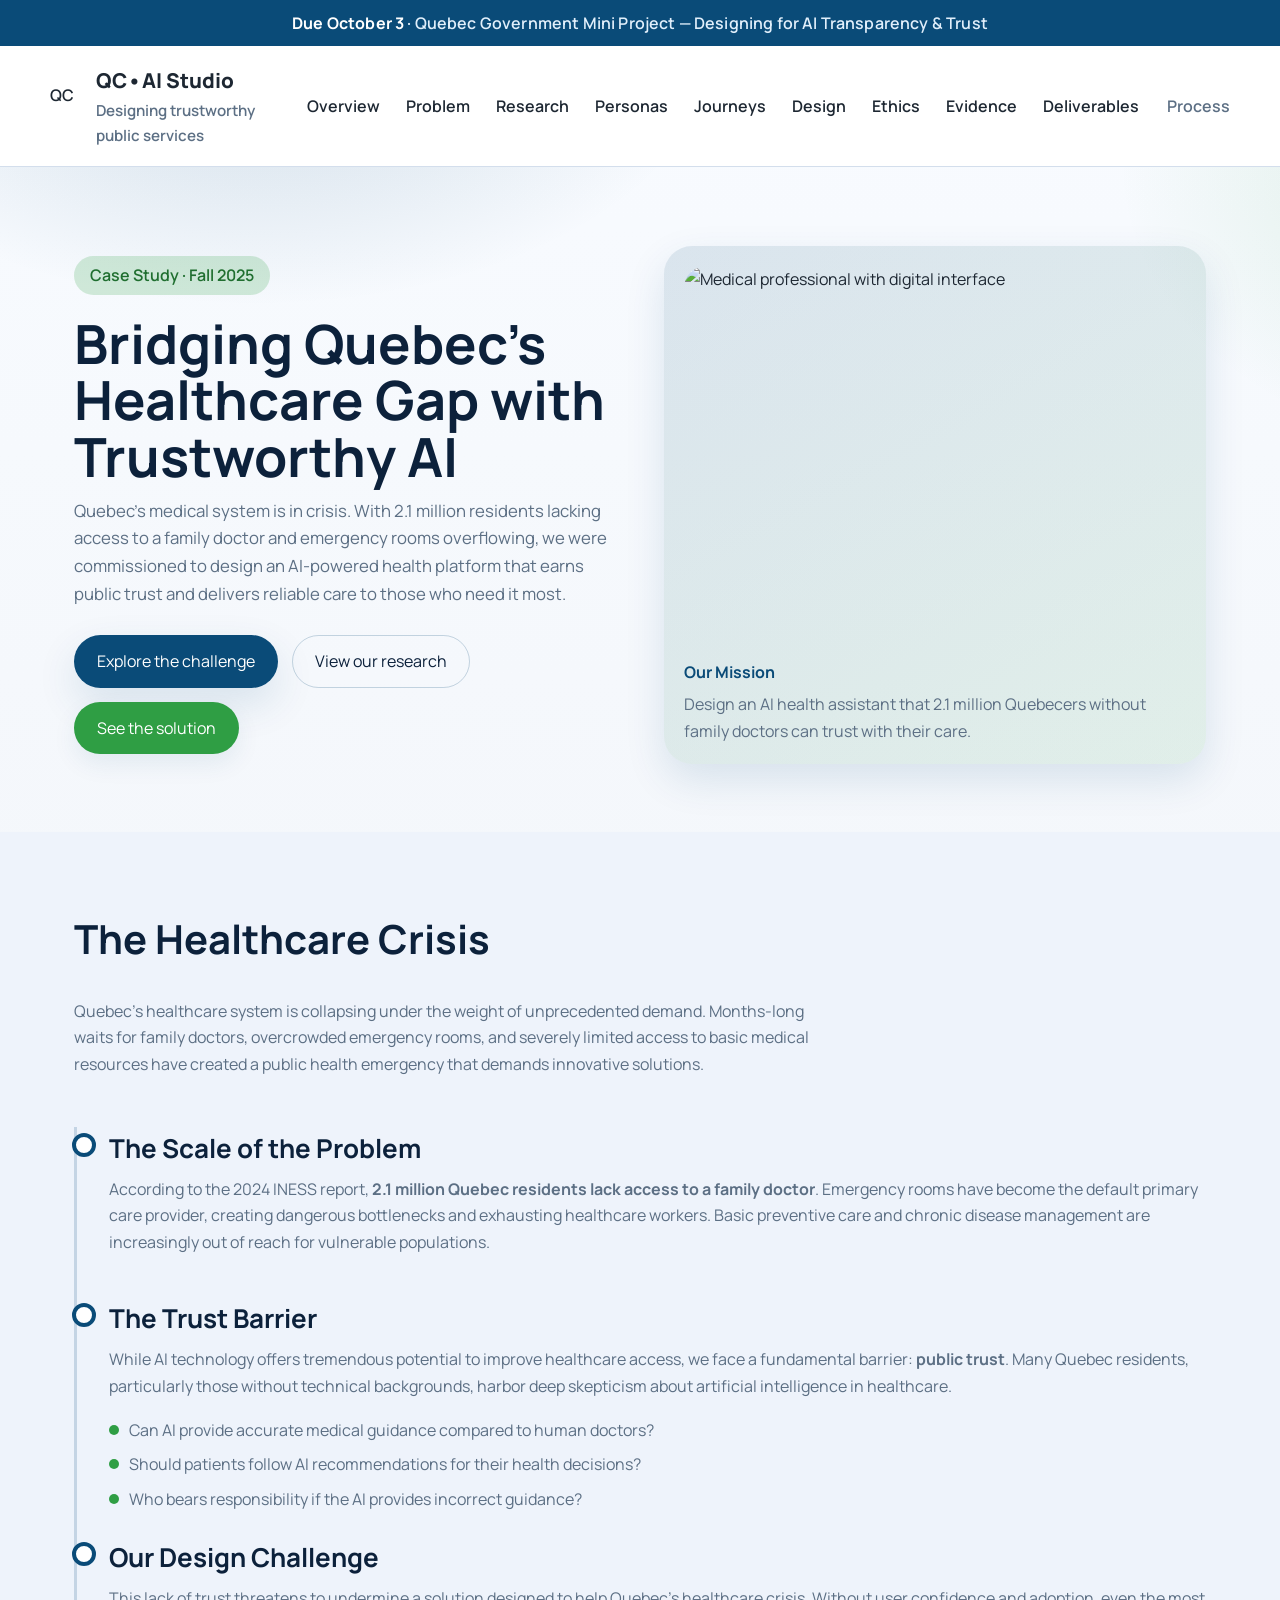
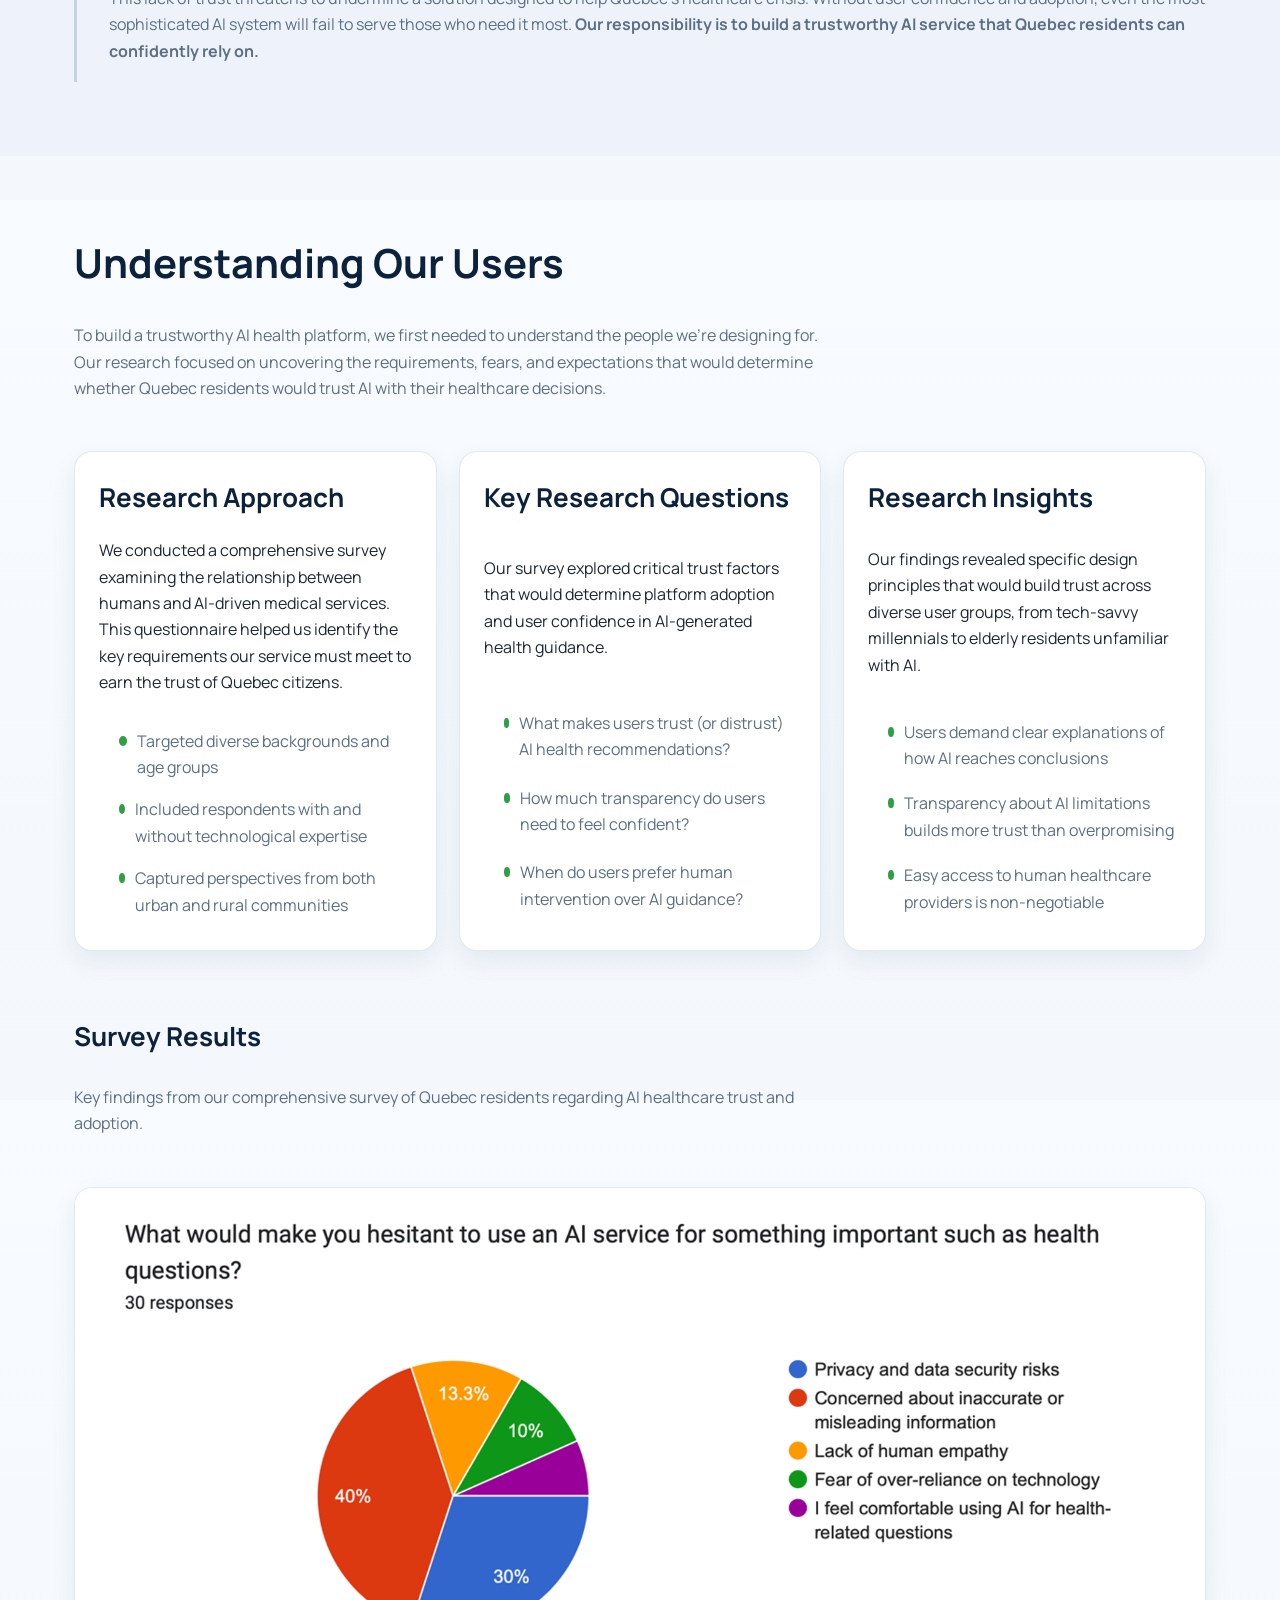
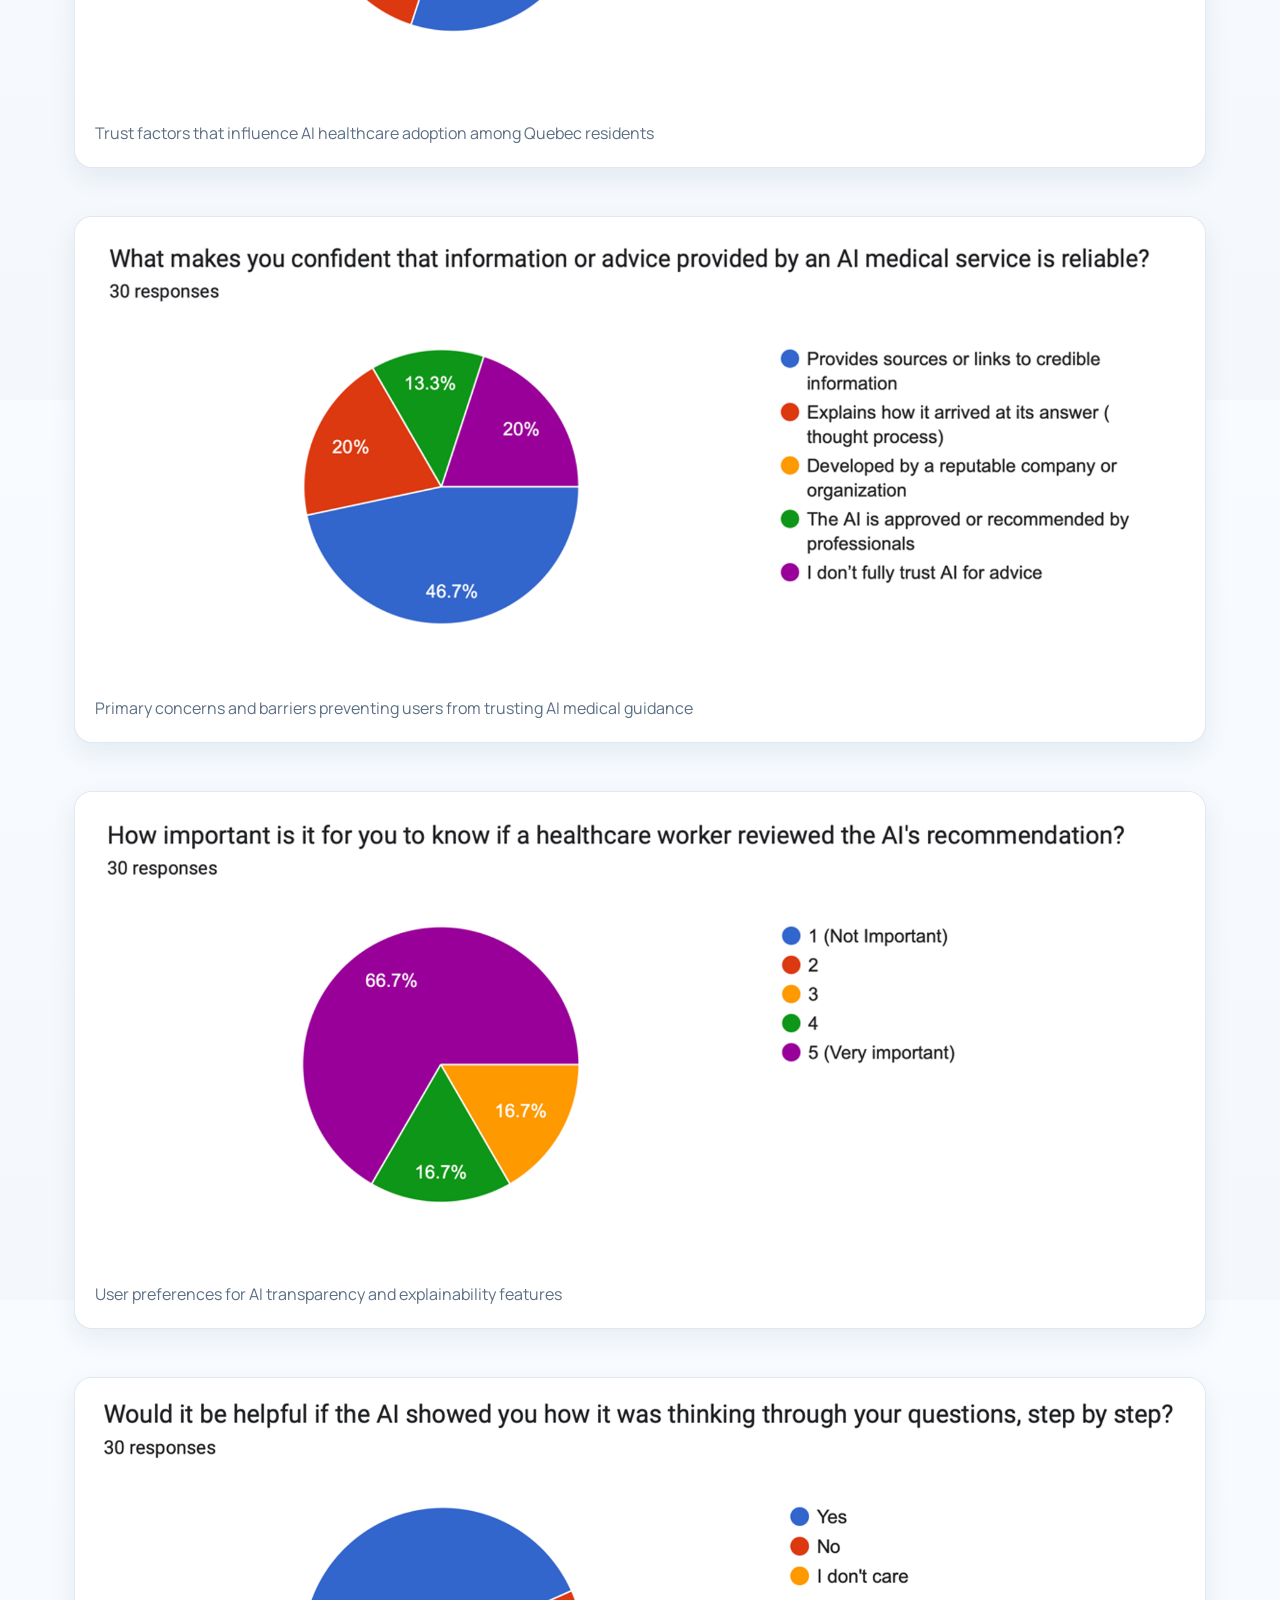
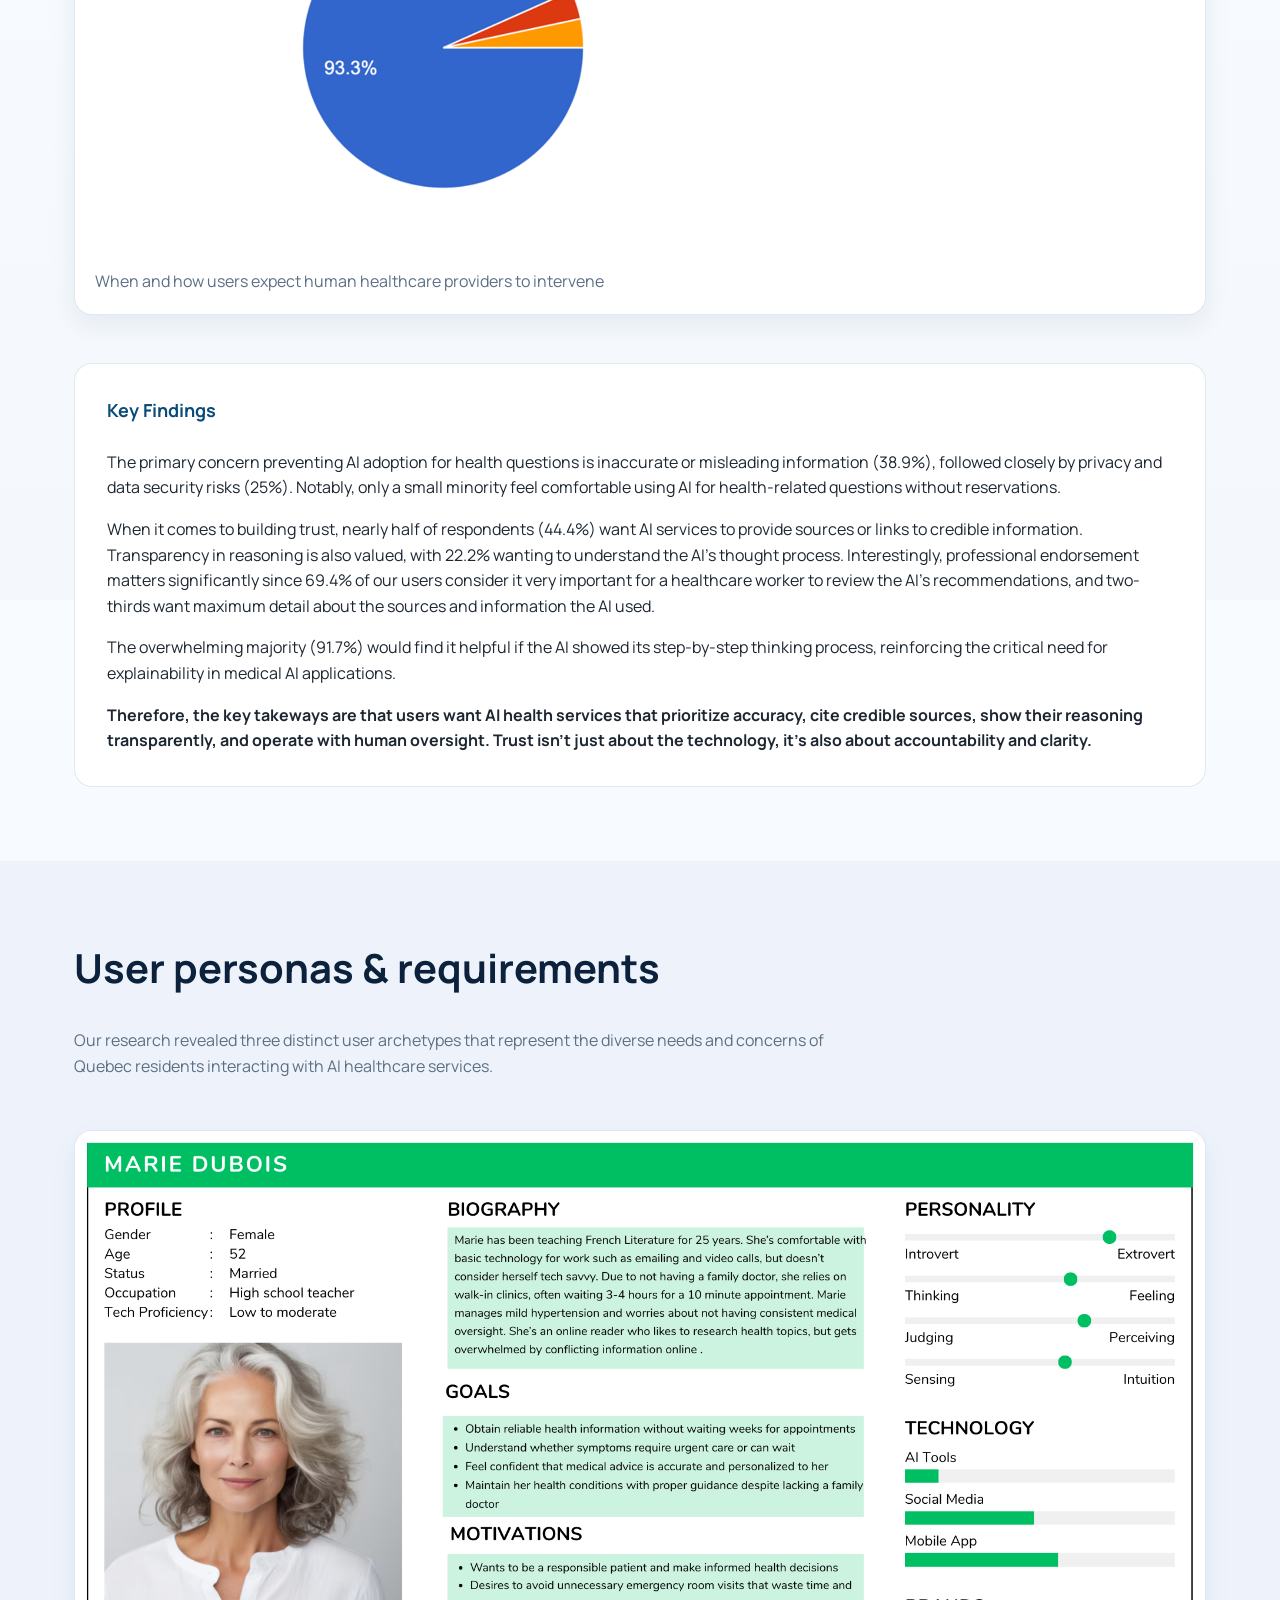
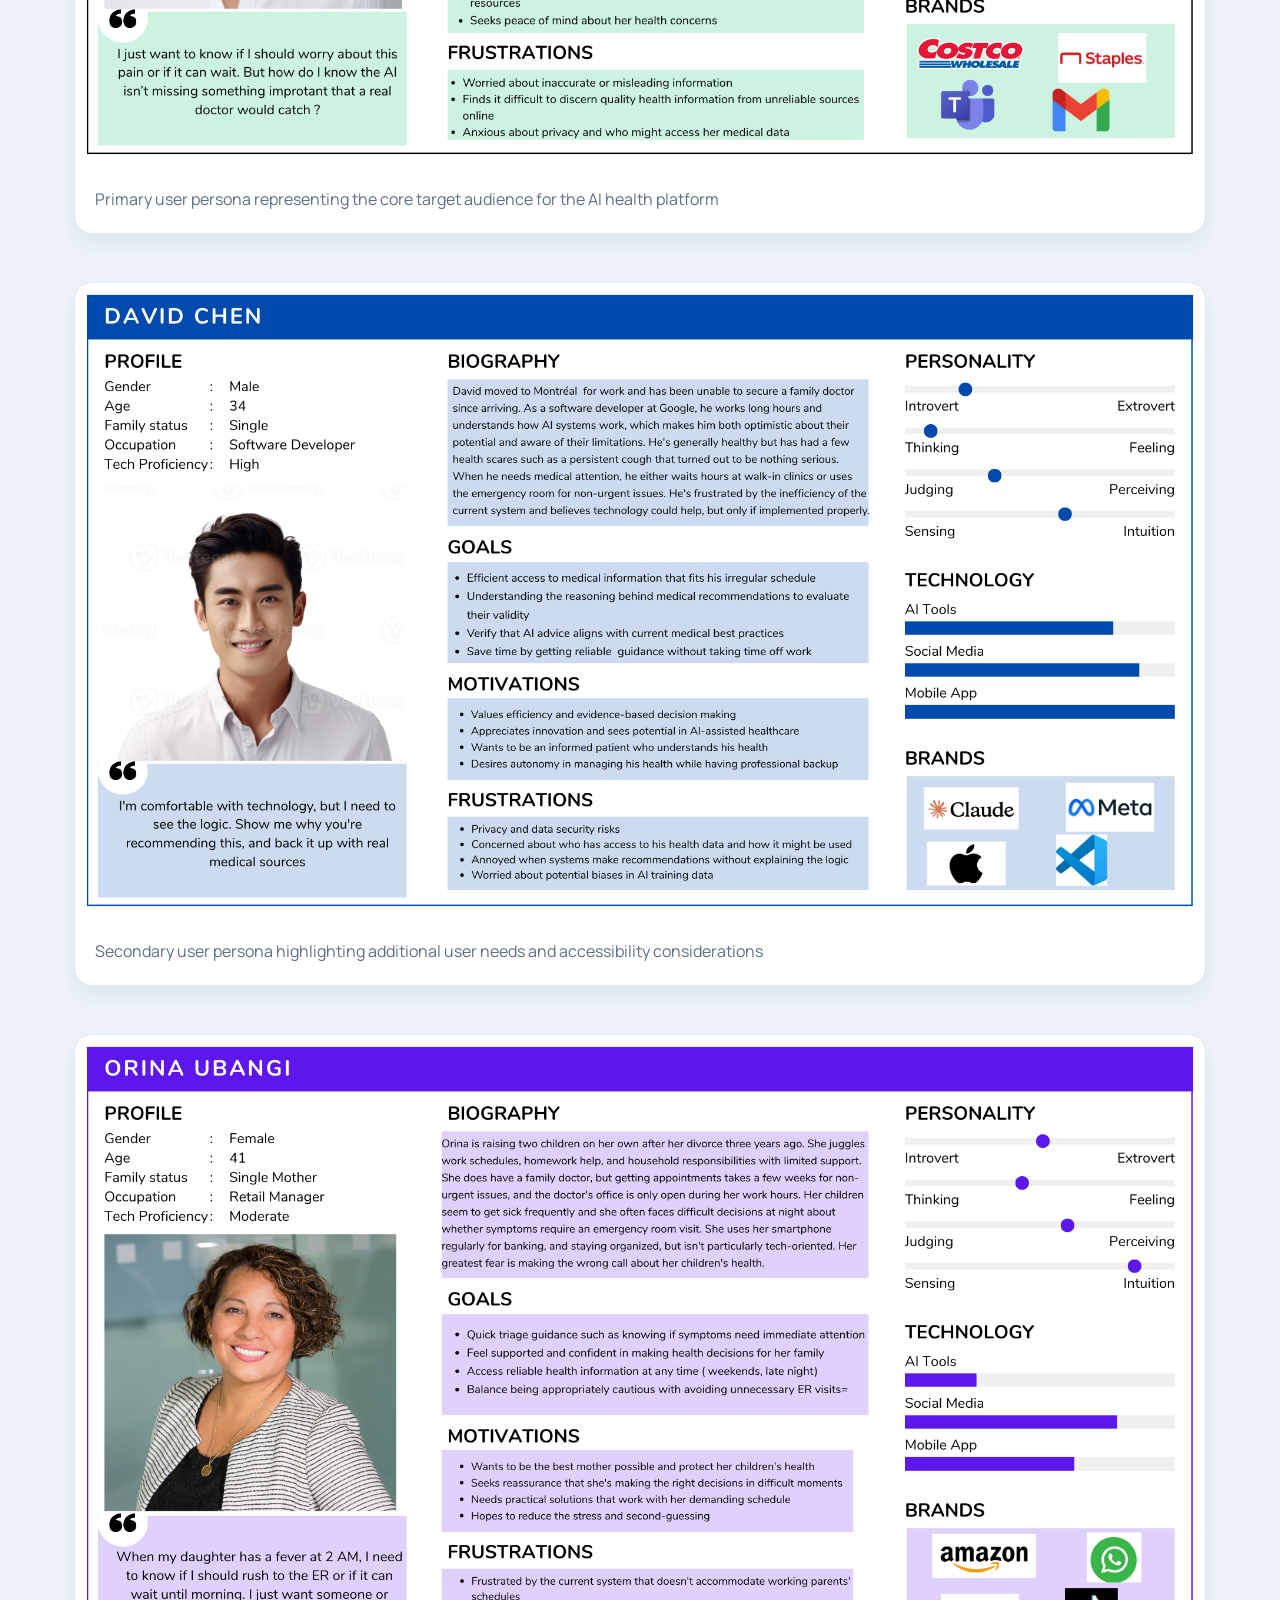
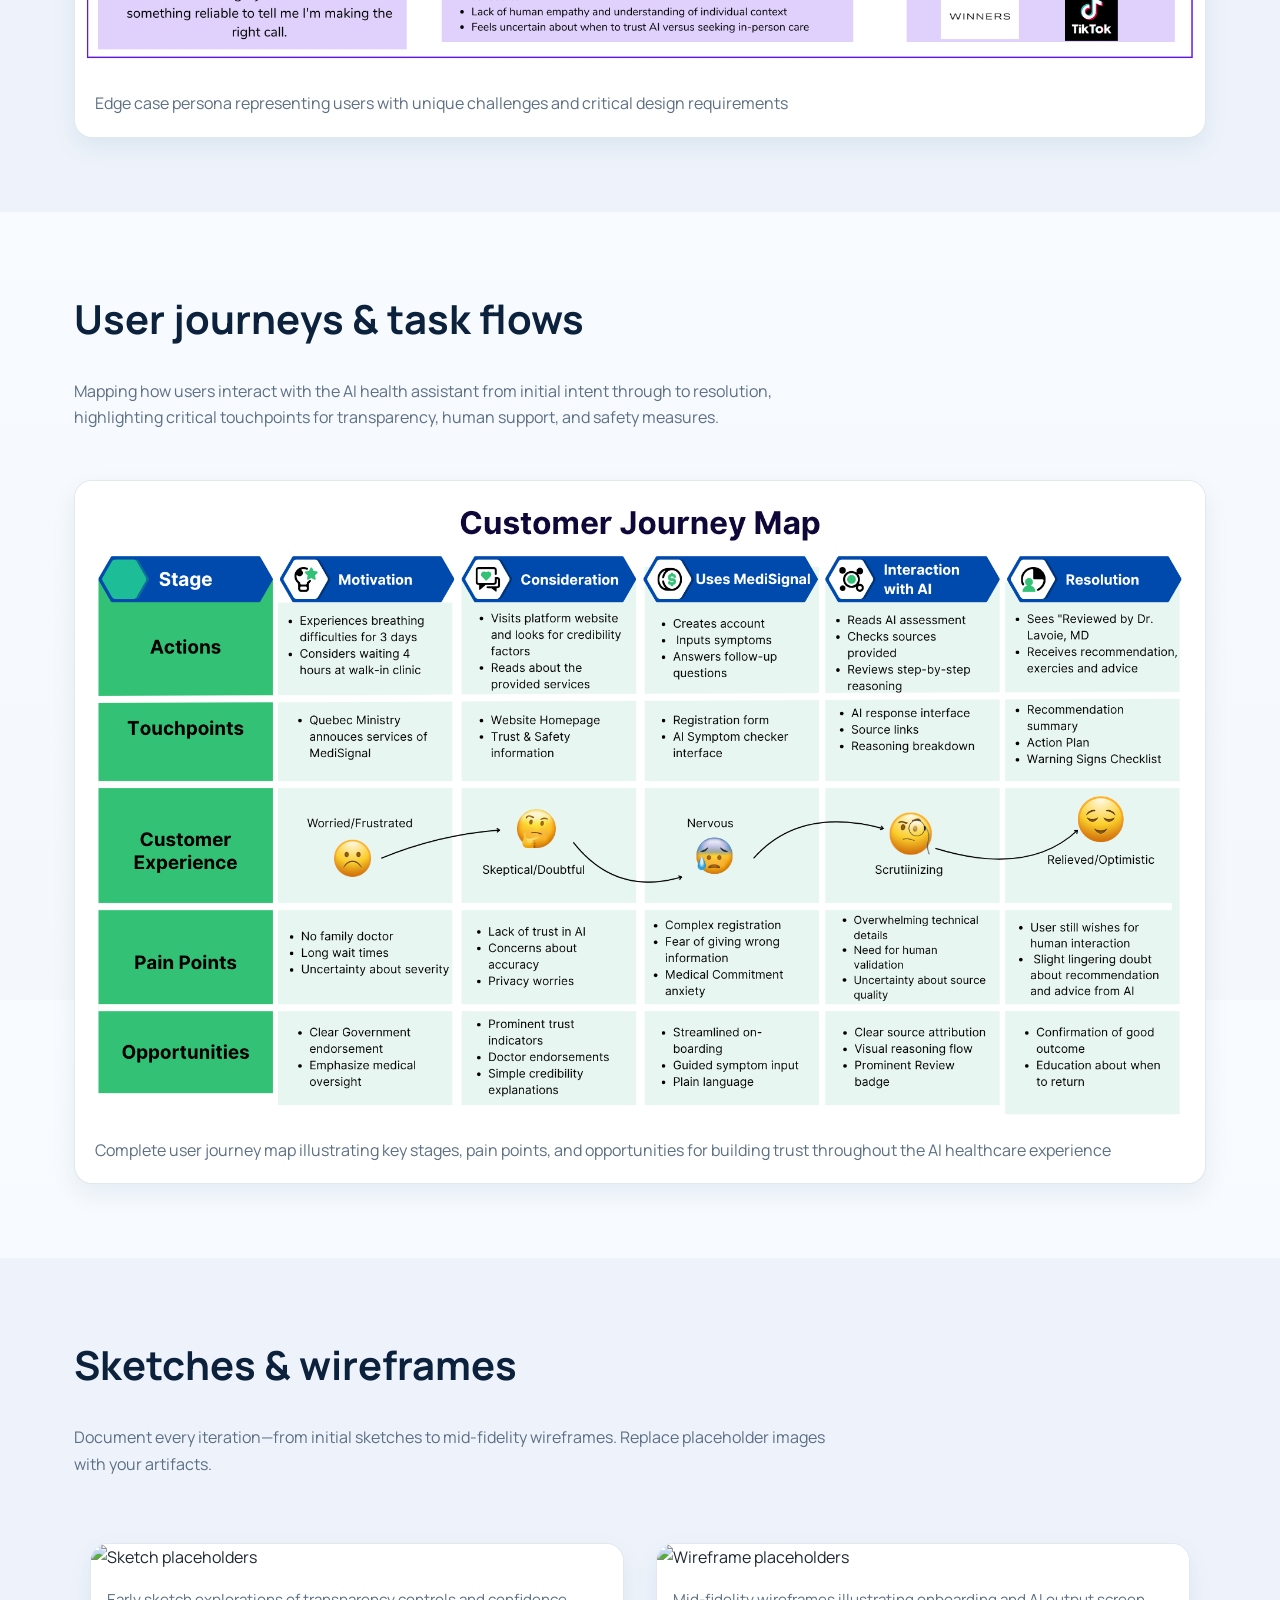
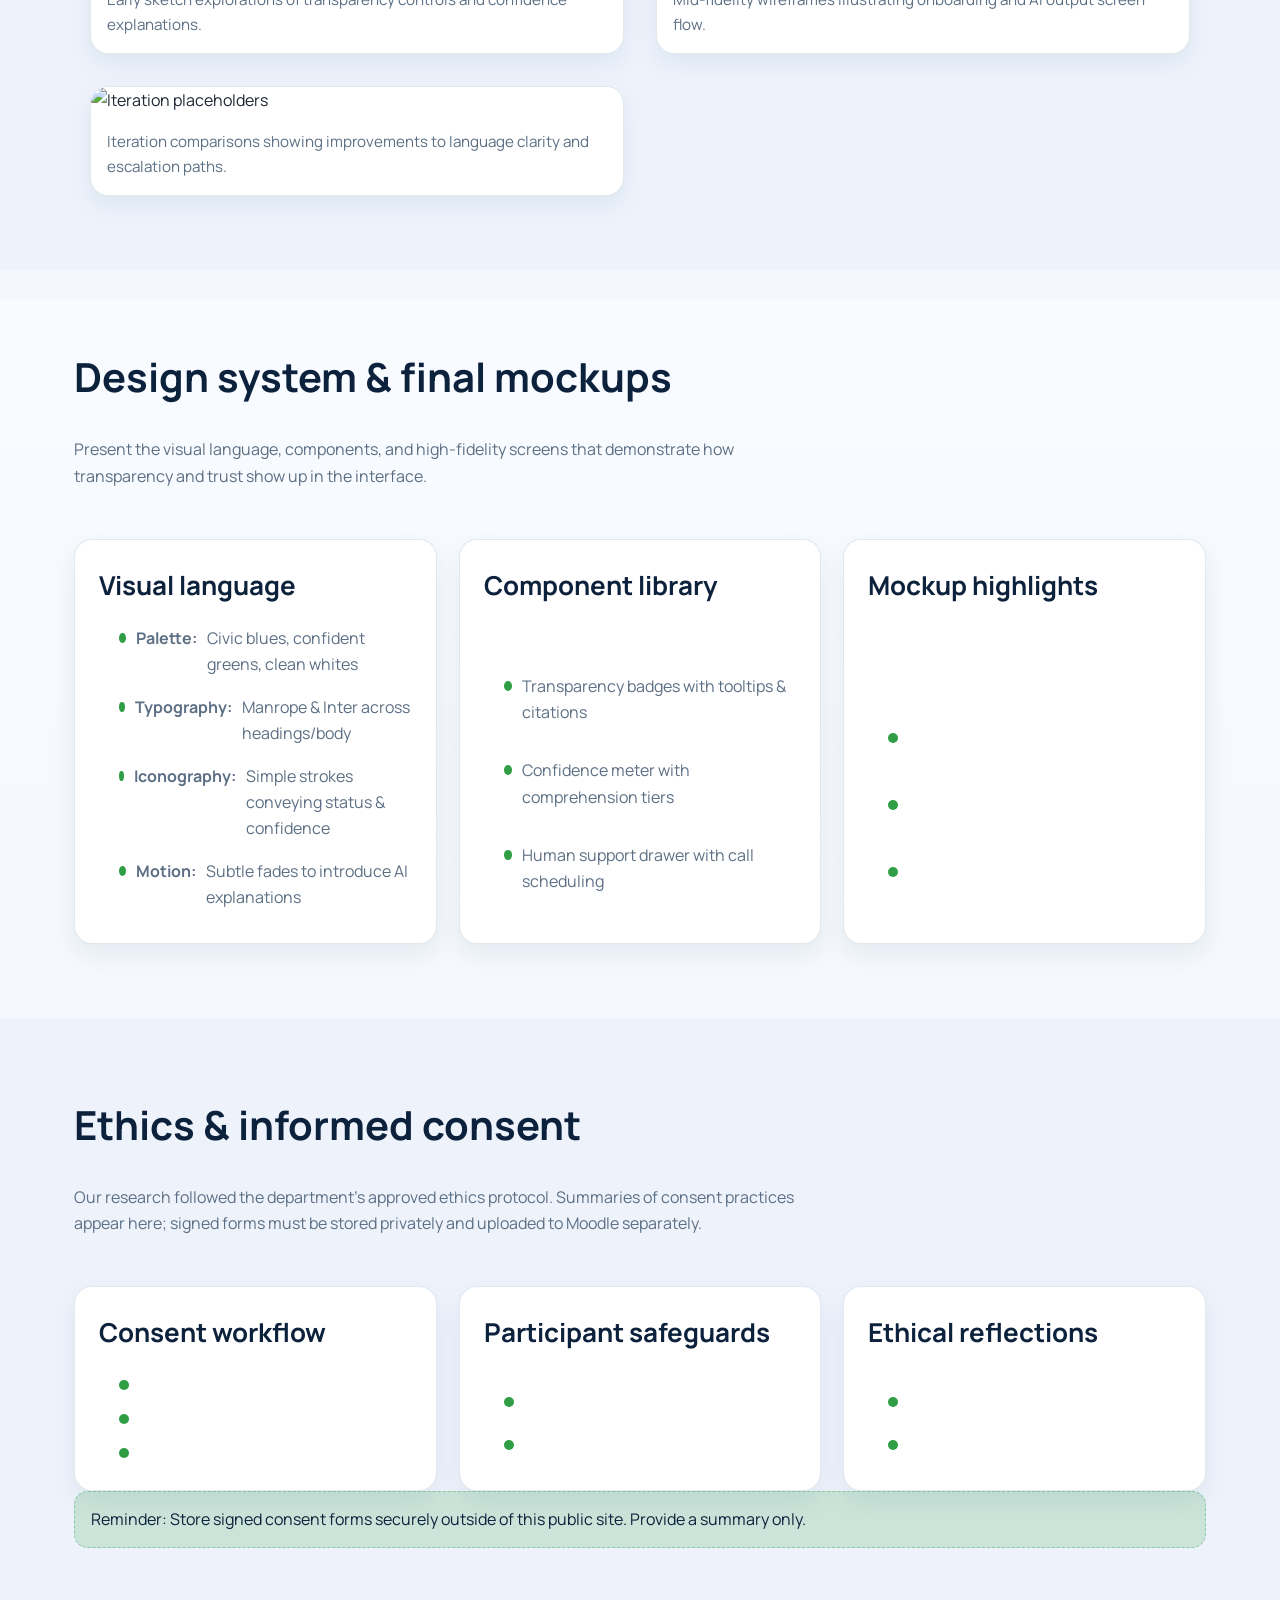
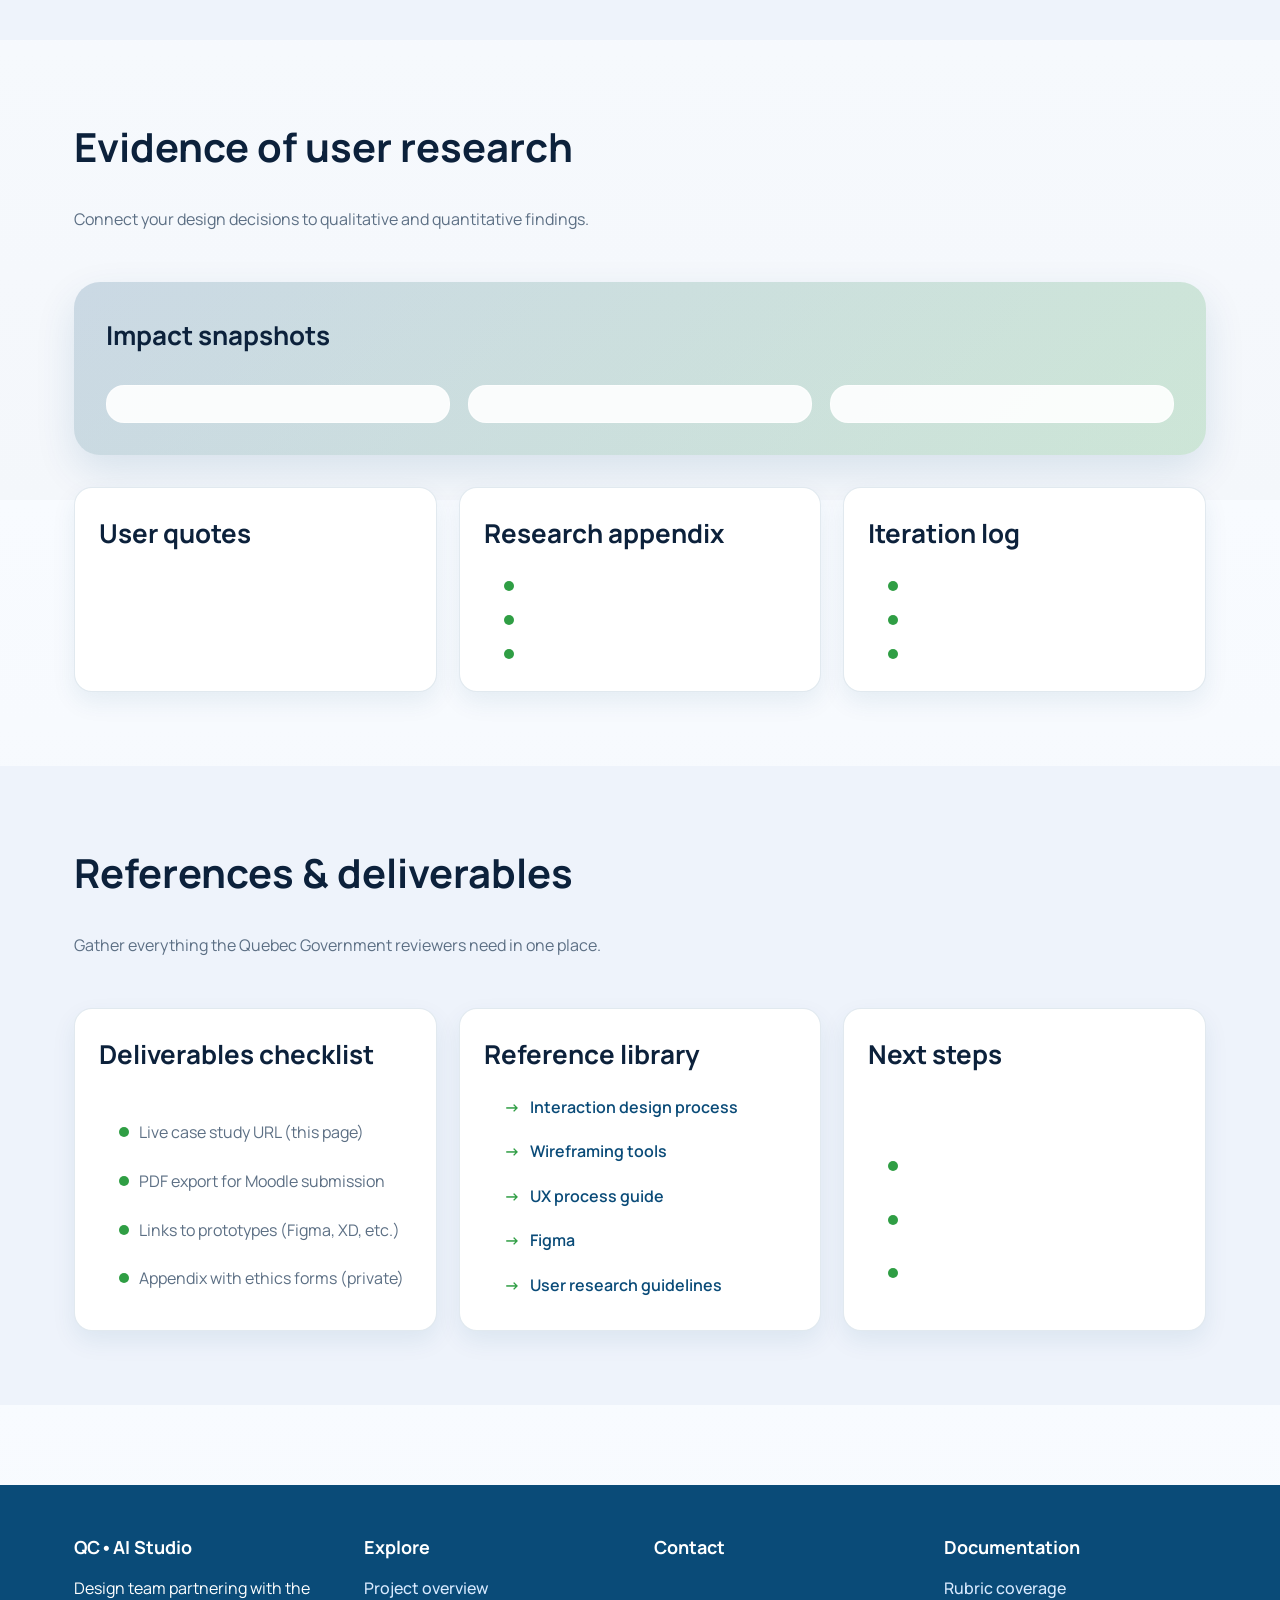
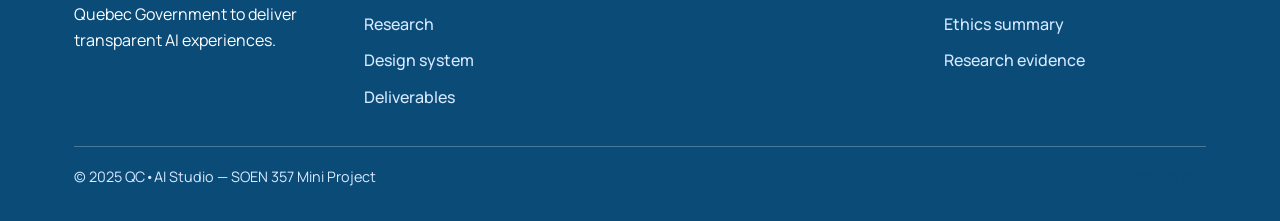
==== index.html @ 7f5d8dd9 "added paragraph for survey results" ====
<!DOCTYPE html>
<html lang="en">
<head>
  <meta charset="utf-8" />
  <meta name="viewport" content="width=device-width, initial-scale=1" />
  <title>Designing for AI Transparency & Trust — Case Study</title>
  <meta name="description" content="Case study site documenting UX/UI process for Quebec Government AI transparency project." />
  <link rel="preconnect" href="https://fonts.googleapis.com">
  <link rel="preconnect" href="https://fonts.gstatic.com" crossorigin>
  <link href="https://fonts.googleapis.com/css2?family=Inter:wght@400;500;600;700&family=Manrope:wght@400;500;600;700;800&display=swap" rel="stylesheet">
  <link rel="stylesheet" href="index.css" />
</head>
<body>
  <a class="skip-link" href="#main">Skip to main content</a>

  <header class="site-header" role="banner">
    <div class="topline"><strong>Due October 3</strong> · Quebec Government Mini Project — Designing for AI Transparency & Trust</div>
    <div class="container header-main">
      <a class="brand" href="#overview">
        <span class="brand-icon" aria-hidden="true">QC</span>
        <span class="brand-text">
          <span class="brand-name">QC•AI Studio</span>
          <span class="brand-tagline">Designing trustworthy public services</span>
        </span>
      </a>
      <nav class="site-nav" id="primary-nav" aria-label="Primary navigation">
        <ul>
          <li><a href="#overview">Overview</a></li>
          <li><a href="#problem">Problem</a></li>
          <li><a href="#research">Research</a></li>
          <li><a href="#personas">Personas</a></li>
          <li><a href="#journeys">Journeys</a></li>
          <li><a href="#design">Design</a></li>
          <li><a href="#ethics">Ethics</a></li>
          <li><a href="#evidence">Evidence</a></li>
          <li><a href="#references">Deliverables</a></li>
        </ul>
      </nav>
      <div class="header-actions">
        <a class="header-link" href="#timeline">Process</a>
      </div>
    </div>
  </header>

  <main id="main">
    <section class="hero" id="overview">
      <div class="container hero-inner">
        <div class="hero-text">
          <span class="pill">Case Study · Fall 2025</span>
          <h1>Bridging Quebec's Healthcare Gap with Trustworthy AI</h1>
          <p class="lead">Quebec's medical system is in crisis. With 2.1 million residents lacking access to a family doctor and emergency rooms overflowing, we were commissioned to design an AI-powered health platform that earns public trust and delivers reliable care to those who need it most.</p>
          <div class="hero-actions">
            <a class="btn primary" href="#problem">Explore the challenge</a>
            <a class="btn ghost" href="#research">View our research</a>
            <a class="btn secondary" href="#design">See the solution</a>
          </div>
        </div>
        <div class="hero-visual" aria-hidden="true">
          <img src="https://images.unsplash.com/photo-1576091160399-112ba8d25d1d?auto=format&fit=crop&w=1200&q=80" alt="Medical professional with digital interface">
          <div class="caption">
            <strong>Our Mission</strong>
            <span>Design an AI health assistant that 2.1 million Quebecers without family doctors can trust with their care.</span>
          </div>
        </div>
      </div>
    </section>

    <section class="section alt" id="problem">
      <div class="container">
        <div class="section-header">
          <h2>The Healthcare Crisis</h2>
          <p class="section-intro">Quebec's healthcare system is collapsing under the weight of unprecedented demand. Months-long waits for family doctors, overcrowded emergency rooms, and severely limited access to basic medical resources have created a public health emergency that demands innovative solutions.</p>
        </div>
        <div class="timeline" id="timeline">
          <div class="timeline-item">
            <h3>The Scale of the Problem</h3>
            <p>According to the 2024 INESS report, <strong>2.1 million Quebec residents lack access to a family doctor</strong>. Emergency rooms have become the default primary care provider, creating dangerous bottlenecks and exhausting healthcare workers. Basic preventive care and chronic disease management are increasingly out of reach for vulnerable populations.</p>
          </div>
          <div class="timeline-item">
            <h3>The Trust Barrier</h3>
            <p>While AI technology offers tremendous potential to improve healthcare access, we face a fundamental barrier: <strong>public trust</strong>. Many Quebec residents, particularly those without technical backgrounds, harbor deep skepticism about artificial intelligence in healthcare.</p>
            <ul class="highlight-list">
              <li>Can AI provide accurate medical guidance compared to human doctors?</li>
              <li>Should patients follow AI recommendations for their health decisions?</li>
              <li>Who bears responsibility if the AI provides incorrect guidance?</li>
            </ul>
          </div>
          <div class="timeline-item">
            <h3>Our Design Challenge</h3>
            <p>This lack of trust threatens to undermine a solution designed to help Quebec's healthcare crisis. Without user confidence and adoption, even the most sophisticated AI system will fail to serve those who need it most. <strong>Our responsibility is to build a trustworthy AI service that Quebec residents can confidently rely on.</strong></p>
          </div>
        </div>
      </div>
    </section>

    <section class="section" id="research">
      <div class="container">
        <div class="section-header">
          <h2>Understanding Our Users</h2>
          <p class="section-intro">To build a trustworthy AI health platform, we first needed to understand the people we're designing for. Our research focused on uncovering the requirements, fears, and expectations that would determine whether Quebec residents would trust AI with their healthcare decisions.</p>
        </div>
        <div class="cards-grid">
          <article class="card">
            <h3>Research Approach</h3>
            <p>We conducted a comprehensive survey examining the relationship between humans and AI-driven medical services. This questionnaire helped us identify the key requirements our service must meet to earn the trust of Quebec citizens.</p>
            <ul class="highlight-list">
              <li>Targeted diverse backgrounds and age groups</li>
              <li>Included respondents with and without technological expertise</li>
              <li>Captured perspectives from both urban and rural communities</li>
            </ul>
          </article>
          <article class="card">
            <h3>Key Research Questions</h3>
            <p>Our survey explored critical trust factors that would determine platform adoption and user confidence in AI-generated health guidance.</p>
            <ul class="highlight-list">
              <li>What makes users trust (or distrust) AI health recommendations?</li>
              <li>How much transparency do users need to feel confident?</li>
              <li>When do users prefer human intervention over AI guidance?</li>
            </ul>
          </article>
          <article class="card">
            <h3>Research Insights</h3>
            <p>Our findings revealed specific design principles that would build trust across diverse user groups, from tech-savvy millennials to elderly residents unfamiliar with AI.</p>
            <ul class="highlight-list">
              <li>Users demand clear explanations of how AI reaches conclusions</li>
              <li>Transparency about AI limitations builds more trust than overpromising</li>
              <li>Easy access to human healthcare providers is non-negotiable</li>
            </ul>
          </article>
        </div>
        
        <div style="margin-top: 64px; max-width: 1600px; margin-left: auto; margin-right: auto;">
          <div class="section-header">
            <h3>Survey Results</h3>
            <p class="section-intro">Key findings from our comprehensive survey of Quebec residents regarding AI healthcare trust and adoption.</p>
          </div>
          
          <div style="display: grid; grid-template-columns: 1fr; gap: 48px; margin-top: 32px;">
            <figure style="margin: 0; background: var(--surface); border-radius: var(--radius); border: 1px solid rgba(10,75,120,0.12); overflow: hidden; box-shadow: var(--shadow-soft);">
              <img src="images/research_result_1.png" alt="Survey result 1 - Trust factors in AI healthcare" style="width: 100%; height: auto; display: block; border-radius: 0;">
              <figcaption style="padding: 20px; color: var(--muted); font-size: 1rem;">Trust factors that influence AI healthcare adoption among Quebec residents</figcaption>
            </figure>
            <figure style="margin: 0; background: var(--surface); border-radius: var(--radius); border: 1px solid rgba(10,75,120,0.12); overflow: hidden; box-shadow: var(--shadow-soft);">
              <img src="images/research_result_2.png" alt="Survey result 2 - User concerns and barriers" style="width: 100%; height: auto; display: block; border-radius: 0;">
              <figcaption style="padding: 20px; color: var(--muted); font-size: 1rem;">Primary concerns and barriers preventing users from trusting AI medical guidance</figcaption>
            </figure>
            <figure style="margin: 0; background: var(--surface); border-radius: var(--radius); border: 1px solid rgba(10,75,120,0.12); overflow: hidden; box-shadow: var(--shadow-soft);">
              <img src="images/research_result_3.png" alt="Survey result 3 - Transparency preferences" style="width: 100%; height: auto; display: block; border-radius: 0;">
              <figcaption style="padding: 20px; color: var(--muted); font-size: 1rem;">User preferences for AI transparency and explainability features</figcaption>
            </figure>
            <figure style="margin: 0; background: var(--surface); border-radius: var(--radius); border: 1px solid rgba(10,75,120,0.12); overflow: hidden; box-shadow: var(--shadow-soft);">
              <img src="images/research_result_4.png" alt="Survey result 4 - Human intervention expectations" style="width: 100%; height: auto; display: block; border-radius: 0;">
              <figcaption style="padding: 20px; color: var(--muted); font-size: 1rem;">When and how users expect human healthcare providers to intervene</figcaption>
            </figure>
          </div>
          
          <div style="margin-top: 48px; padding: 32px; background: var(--surface); border-radius: var(--radius); border: 1px solid rgba(10,75,120,0.12);">
            <h4 style="margin-top: 0; margin-bottom: 24px; color: var(--primary);">Key Findings</h4>
            <p style="line-height: 1.6; margin-bottom: 16px;">The primary concern preventing AI adoption for health questions is inaccurate or misleading information (38.9%), followed closely by privacy and data security risks (25%). Notably, only a small minority feel comfortable using AI for health-related questions without reservations.</p>
            
            <p style="line-height: 1.6; margin-bottom: 16px;">When it comes to building trust, nearly half of respondents (44.4%) want AI services to provide sources or links to credible information. Transparency in reasoning is also valued, with 22.2% wanting to understand the AI's thought process. Interestingly, professional endorsement matters significantly since 69.4% of our users consider it very important for a healthcare worker to review the AI's recommendations, and two-thirds want maximum detail about the sources and information the AI used.</p>
            
            <p style="line-height: 1.6; margin-bottom: 16px;">The overwhelming majority (91.7%) would find it helpful if the AI showed its step-by-step thinking process, reinforcing the critical need for explainability in medical AI applications.</p>
            
            <p style="line-height: 1.6; margin-bottom: 0;"><strong>Therefore, the key takeways are that users want AI health services that prioritize accuracy, cite credible sources, show their reasoning transparently, and operate with human oversight. Trust isn't just about the technology, it's also about accountability and clarity.</strong></p>
          </div>
        </div>
      </div>
    </section>

    <section class="section alt" id="personas">
      <div class="container">
        <div class="section-header">
          <h2>User personas & requirements</h2>
          <p class="section-intro">Our research revealed three distinct user archetypes that represent the diverse needs and concerns of Quebec residents interacting with AI healthcare services.</p>
        </div>
        <div style="display: grid; grid-template-columns: 1fr; gap: 48px; margin-top: 32px; max-width: 1400px; margin-left: auto; margin-right: auto;">
          <figure style="margin: 0; background: var(--surface); border-radius: var(--radius); border: 1px solid rgba(10,75,120,0.12); overflow: hidden; box-shadow: var(--shadow-soft);">
            <img src="images/user_persona_1.png" alt="User Persona 1 - Primary user archetype" style="width: 100%; height: auto; display: block; border-radius: 0;">
            <figcaption style="padding: 20px; color: var(--muted); font-size: 1rem;">Primary user persona representing the core target audience for the AI health platform</figcaption>
          </figure>
          
          <figure style="margin: 0; background: var(--surface); border-radius: var(--radius); border: 1px solid rgba(10,75,120,0.12); overflow: hidden; box-shadow: var(--shadow-soft);">
            <img src="images/user_persona_2.png" alt="User Persona 2 - Secondary user archetype" style="width: 100%; height: auto; display: block; border-radius: 0;">
            <figcaption style="padding: 20px; color: var(--muted); font-size: 1rem;">Secondary user persona highlighting additional user needs and accessibility considerations</figcaption>
          </figure>
          
          <figure style="margin: 0; background: var(--surface); border-radius: var(--radius); border: 1px solid rgba(10,75,120,0.12); overflow: hidden; box-shadow: var(--shadow-soft);">
            <img src="images/user_persona_3.png" alt="User Persona 3 - Edge case user archetype" style="width: 100%; height: auto; display: block; border-radius: 0;">
            <figcaption style="padding: 20px; color: var(--muted); font-size: 1rem;">Edge case persona representing users with unique challenges and critical design requirements</figcaption>
          </figure>
        </div>
      </div>
    </section>

    <section class="section" id="journeys">
      <div class="container">
        <div class="section-header">
          <h2>User journeys & task flows</h2>
          <p class="section-intro">Mapping how users interact with the AI health assistant from initial intent through to resolution, highlighting critical touchpoints for transparency, human support, and safety measures.</p>
        </div>
        <div style="display: grid; grid-template-columns: 1fr; gap: 48px; margin-top: 32px; max-width: 1600px; margin-left: auto; margin-right: auto;">
          <figure style="margin: 0; background: var(--surface); border-radius: var(--radius); border: 1px solid rgba(10,75,120,0.12); overflow: hidden; box-shadow: var(--shadow-soft);">
            <img src="images/journey_map.png" alt="User journey map showing the complete interaction flow with the AI health platform" style="width: 100%; height: auto; display: block; border-radius: 0;">
            <figcaption style="padding: 20px; color: var(--muted); font-size: 1rem;">Complete user journey map illustrating key stages, pain points, and opportunities for building trust throughout the AI healthcare experience</figcaption>
          </figure>
        </div>
      </div>
    </section>

    <section class="section alt" id="wireframes">
      <div class="container">
        <div class="section-header">
          <h2>Sketches & wireframes</h2>
          <p class="section-intro">Document every iteration—from initial sketches to mid-fidelity wireframes. Replace placeholder images with your artifacts.</p>
        </div>
        <div class="gallery">
          <figure>
            <img src="https://placehold.co/1200x750/edf3fb/0a4b78?text=Upload+Sketches" alt="Sketch placeholders">
            <figcaption>Early sketch explorations of transparency controls and confidence explanations.</figcaption>
          </figure>
          <figure>
            <img src="https://placehold.co/1200x750/f2fbf6/2f9e44?text=Upload+Wireframes" alt="Wireframe placeholders">
            <figcaption>Mid-fidelity wireframes illustrating onboarding and AI output screen flow.</figcaption>
          </figure>
          <figure>
            <img src="https://placehold.co/1200x750/f4f7fb/0a4b78?text=Upload+Iteration+2" alt="Iteration placeholders">
            <figcaption>Iteration comparisons showing improvements to language clarity and escalation paths.</figcaption>
          </figure>
        </div>
      </div>
    </section>

    <section class="section" id="design">
      <div class="container">
        <div class="section-header">
          <h2>Design system & final mockups</h2>
          <p class="section-intro">Present the visual language, components, and high-fidelity screens that demonstrate how transparency and trust show up in the interface.</p>
        </div>
        <div class="cards-grid">
          <article class="card">
            <h3>Visual language</h3>
            <ul class="highlight-list">
              <li><strong>Palette:</strong> Civic blues, confident greens, clean whites</li>
              <li><strong>Typography:</strong> Manrope & Inter across headings/body</li>
              <li><strong>Iconography:</strong> Simple strokes conveying status & confidence</li>
              <li><strong>Motion:</strong> Subtle fades to introduce AI explanations</li>
            </ul>
          </article>
          <article class="card">
            <h3>Component library</h3>
            <ul class="highlight-list">
              <li>Transparency badges with tooltips & citations</li>
              <li>Confidence meter with comprehension tiers</li>
              <li>Human support drawer with call scheduling</li>
            </ul>
          </article>
          <article class="card">
            <h3>Mockup highlights</h3>
            <ul class="highlight-list">
              <li><!-- Link to Figma or exported screens --></li>
              <li><!-- Note on responsive behavior --></li>
              <li><!-- Localization approach --></li>
            </ul>
          </article>
        </div>
      </div>
    </section>

    <section class="section alt" id="ethics">
      <div class="container">
        <div class="section-header">
          <h2>Ethics & informed consent</h2>
          <p class="section-intro">Our research followed the department's approved ethics protocol. Summaries of consent practices appear here; signed forms must be stored privately and uploaded to Moodle separately.</p>
        </div>
        <div class="cards-grid">
          <article class="card">
            <h3>Consent workflow</h3>
            <ul class="highlight-list">
              <li><!-- Outline how you briefed participants --></li>
              <li><!-- Note on voluntary participation --></li>
              <li><!-- Data storage & anonymization approach --></li>
            </ul>
          </article>
          <article class="card">
            <h3>Participant safeguards</h3>
            <ul class="highlight-list">
              <li><!-- Risks communicated & mitigations --></li>
              <li><!-- Accessibility accommodations --></li>
            </ul>
          </article>
          <article class="card">
            <h3>Ethical reflections</h3>
            <ul class="highlight-list">
              <li><!-- Example: Handling bias in dataset --></li>
              <li><!-- Example: Human-in-the-loop policy --></li>
            </ul>
          </article>
        </div>
        <p class="note">Reminder: Store signed consent forms securely outside of this public site. Provide a summary only.</p>
      </div>
    </section>

    <section class="section" id="evidence">
      <div class="container">
        <div class="section-header">
          <h2>Evidence of user research</h2>
          <p class="section-intro">Connect your design decisions to qualitative and quantitative findings.</p>
        </div>
        <div class="stats-banner">
          <h3>Impact snapshots</h3>
          <div class="stats-items">
            <div class="stat">
              <strong><!-- 68% --></strong>
              <span><!-- Users who need plain-language explanations --></span>
            </div>
            <div class="stat">
              <strong><!-- 42% --></strong>
              <span><!-- Participants requesting bilingual support --></span>
            </div>
            <div class="stat">
              <strong><!-- +3.5x --></strong>
              <span><!-- Increase in trust after transparency demo --></span>
            </div>
          </div>
        </div>
        <div class="cards-grid" style="margin-top:32px;">
          <article class="card">
            <h3>User quotes</h3>
            <p><!-- "I need to know what the AI looked at before I can accept its advice." --></p>
            <p><!-- "Tell me when a human is reviewing my case." --></p>
          </article>
          <article class="card">
            <h3>Research appendix</h3>
            <ul class="highlight-list">
              <li><!-- Link to interview guide --></li>
              <li><!-- Link to survey results --></li>
              <li><!-- Link to data coding spreadsheet --></li>
            </ul>
          </article>
          <article class="card">
            <h3>Iteration log</h3>
            <ul class="highlight-list">
              <li><!-- Iteration 1 focus & result --></li>
              <li><!-- Iteration 2 focus & result --></li>
              <li><!-- Next steps before final presentation --></li>
            </ul>
          </article>
        </div>
      </div>
    </section>

    <section class="section alt" id="references">
      <div class="container">
        <div class="section-header">
          <h2>References & deliverables</h2>
          <p class="section-intro">Gather everything the Quebec Government reviewers need in one place.</p>
        </div>
        <div class="cards-grid">
          <article class="card">
            <h3>Deliverables checklist</h3>
            <ul class="highlight-list">
              <li>Live case study URL (this page)</li>
              <li>PDF export for Moodle submission</li>
              <li>Links to prototypes (Figma, XD, etc.)</li>
              <li>Appendix with ethics forms (private)</li>
            </ul>
          </article>
          <article class="card">
            <h3>Reference library</h3>
            <ul class="references">
              <li><a href="https://uxdesign.cc/10-steps-to-interaction-design-ixd-6abe778cb8b8" target="_blank" rel="noopener">Interaction design process</a></li>
              <li><a href="https://careerfoundry.com/en/blog/ux-design/wireframing-tools-ux-designers/" target="_blank" rel="noopener">Wireframing tools</a></li>
              <li><a href="https://blog.prototypr.io/a-common-product-ux-design-process-55af4ab5665e" target="_blank" rel="noopener">UX process guide</a></li>
              <li><a href="https://www.figma.com" target="_blank" rel="noopener">Figma</a></li>
              <li><a href="http://www.unumux.com/assets/Unum-User-Research-Guidelines.pdf" target="_blank" rel="noopener">User research guidelines</a></li>
            </ul>
          </article>
          <article class="card">
            <h3>Next steps</h3>
            <ul class="highlight-list">
              <li><!-- TODO: Schedule usability testing --></li>
              <li><!-- TODO: Prepare presentation deck --></li>
              <li><!-- TODO: Finalize bilingual copy --></li>
            </ul>
          </article>
        </div>
      </div>
    </section>
  </main>

  <footer class="site-footer">
    <div class="container">
      <div class="footer-inner">
        <div>
          <h4>QC•AI Studio</h4>
          <p>Design team partnering with the Quebec Government to deliver transparent AI experiences.</p>
        </div>
        <div>
          <h4>Explore</h4>
          <ul>
            <li><a href="#overview">Project overview</a></li>
            <li><a href="#research">Research</a></li>
            <li><a href="#design">Design system</a></li>
            <li><a href="#references">Deliverables</a></li>
          </ul>
        </div>
        <div>
          <h4>Contact</h4>
          <ul>
            <li><!-- Team email --></li>
            <li><!-- Contact person & role --></li>
            <li><!-- Office hours / availability --></li>
          </ul>
        </div>
        <div>
          <h4>Documentation</h4>
          <ul>
            <li><a href="#rubric">Rubric coverage</a></li>
            <li><a href="#ethics">Ethics summary</a></li>
            <li><a href="#evidence">Research evidence</a></li>
          </ul>
        </div>
      </div>
      <div class="footer-bottom">
        <span>© 2025 QC•AI Studio — SOEN 357 Mini Project</span>
        <span><a href="#overview">Back to top</a></span>
      </div>
    </div>
  </footer>
</body>
</html>
---- index.css ----
/* ===============================
   AI Transparency & Trust Case Study
   Green · Blue · White palette with civic look
   =============================== */

:root{
  --bg: #f4f7fb;
  --surface: #ffffff;
  --surface-alt: #eef3fb;
  --surface-soft: #f2fbf6;
  --primary: #0a4b78;
  --primary-dark: #06395c;
  --accent: #2f9e44;
  --accent-dark: #1f6e2f;
  --muted: #5c6f84;
  --text: #1d2732;
  --heading: #0c213b;
  --border: #d3deec;
  --radius: 18px;
  --shadow: 0 16px 40px rgba(10,75,120,0.12);
  --shadow-soft: 0 10px 25px rgba(10,75,120,0.08);
  --focus: 3px solid rgba(47,158,68,0.55);
  --container: 1180px;
}

*{ box-sizing: border-box; }
html, body{ height: 100%; }
body{
  margin: 0;
  font-family: "Manrope", "Inter", system-ui, -apple-system, "Segoe UI", Roboto, Arial, sans-serif;
  background: linear-gradient(180deg, #f8fbff 0%, #f4f7fb 100%);
  color: var(--text);
  line-height: 1.65;
  -webkit-font-smoothing: antialiased;
  -moz-osx-font-smoothing: grayscale;
}

img{ max-width: 100%; height: auto; display: block; border-radius: 14px; }
a{ color: var(--primary); font-weight: 600; text-decoration: none; transition: color 0.2s ease; }
a:hover{ color: var(--primary-dark); }

.container{
  width: 100%;
  max-width: var(--container);
  margin-inline: auto;
  padding: 0 24px;
}

h1, h2, h3, h4, h5{ color: var(--heading); font-weight: 700; margin: 0 0 12px; }
h1{ font-size: clamp(32px, 5vw, 54px); line-height: 1.05; }
h2{ font-size: clamp(26px, 3.5vw, 40px); }
h3{ font-size: clamp(20px, 2.4vw, 26px); }
h4{ font-size: 18px; }
.lead{ font-size: clamp(1.05rem, 1.2vw, 1.3rem); color: var(--muted); max-width: 68ch; }
p{ margin: 0 0 18px; }
small{ color: var(--muted); font-size: 0.85rem; }

button, .btn{
  font: inherit;
  border: none;
  border-radius: 999px;
  padding: 12px 22px;
  cursor: pointer;
  display: inline-flex;
  align-items: center;
  gap: 10px;
  transition: transform 0.2s ease, box-shadow 0.2s ease, background 0.2s ease;
}
.btn{ background: rgba(10,75,120,0.08); color: var(--primary); border: 1px solid rgba(10,75,120,0.18); }
.btn:hover{ transform: translateY(-1px); box-shadow: var(--shadow-soft); }
.btn.primary{ background: var(--primary); color: #fff; border-color: transparent; box-shadow: var(--shadow); }
.btn.primary:hover{ background: var(--primary-dark); }
.btn.secondary{ background: var(--accent); color: #fff; border-color: transparent; box-shadow: var(--shadow-soft); }
.btn.secondary:hover{ background: var(--accent-dark); }
.btn.ghost{ background: transparent; border: 1px solid rgba(10,75,120,0.22); color: var(--heading); }
.btn.ghost:hover{ border-color: var(--primary); color: var(--primary); }

.skip-link{
  position: absolute;
  left: -9999px;
  background: var(--primary);
  color: #fff;
  padding: 10px 14px;
  border-radius: 10px;
  z-index: 1000;
}
.skip-link:focus{ left: 16px; top: 16px; outline: none; box-shadow: var(--shadow); }

.site-header{
  position: sticky;
  top: 0;
  z-index: 90;
  background: rgba(255,255,255,0.95);
  box-shadow: 0 1px 0 var(--border);
  backdrop-filter: blur(10px);
}
.topline{
  background: var(--primary);
  color: #e1effb;
  text-align: center;
  padding: 10px 16px;
  font-weight: 600;
  letter-spacing: 0.01em;
}
.topline strong{ color: #fff; }
.header-main{
  display: flex;
  align-items: center;
  justify-content: space-between;
  gap: 28px;
  padding: 18px 0;
}
.brand{
  display: inline-flex;
  align-items: center;
  gap: 14px;
  color: inherit;
}
/* .brand-icon{
  width: 48px;
  height: 48px;
  border-radius: 14px;
  display: grid;
  place-items: center;
  font-weight: 800;
  background: linear-gradient(140deg, var(--primary), #1168a6);
  color: #fff;
  box-shadow: var(--shadow);
} */

.brand-icon {
  width: 48px;
  height: 48px;
  display: inline-block;
  border-radius: 12px;
  object-fit: contain;
  background: transparent;
}

.brand-text{ display: flex; flex-direction: column; }
.brand-name{ font-size: 1.28rem; font-weight: 800; }
.brand-tagline{ font-size: 0.95rem; color: var(--muted); }

.site-nav ul{
  list-style: none;
  display: flex;
  gap: 26px;
  padding: 0;
  margin: 0;
}
.site-nav a{
  color: var(--text);
  padding-bottom: 8px;
  border-bottom: 2px solid transparent;
}
.site-nav a:hover,
.site-nav a:focus{ color: var(--primary); border-bottom-color: var(--accent); text-decoration: none; }

.header-actions{ display: flex; align-items: center; gap: 16px; }
.header-link{ color: var(--muted); font-weight: 600; }
.header-link:hover{ color: var(--primary); }

.hero{
  padding: 80px 0 68px;
  background:
    radial-gradient(720px 420px at 20% -20%, rgba(10,75,120,0.18), transparent 65%),
    radial-gradient(720px 520px at 120% 0%, rgba(47,158,68,0.16), transparent 58%);
}
.hero-inner{
  display: grid;
  gap: 48px;
  grid-template-columns: repeat(auto-fit, minmax(280px, 1fr));
  align-items: center;
}
.hero-text .pill{
  display: inline-flex;
  align-items: center;
  gap: 8px;
  padding: 6px 16px;
  border-radius: 999px;
  background: rgba(47,158,68,0.2);
  color: var(--accent-dark);
  font-weight: 600;
  margin-bottom: 20px;
}
.hero-meta{
  display: flex;
  flex-wrap: wrap;
  gap: 18px;
  margin-top: 24px;
  color: var(--muted);
}
.hero-meta span{ display: inline-flex; align-items: center; gap: 8px; }
.hero-actions{ display: flex; flex-wrap: wrap; gap: 14px; margin-top: 28px; }

.hero-visual{
  position: relative;
  padding: 20px;
  border-radius: 28px;
  background: linear-gradient(150deg, rgba(10,75,120,0.12), rgba(47,158,68,0.1));
  box-shadow: var(--shadow);
}
.hero-visual img{ border-radius: 22px; width: 100%; object-fit: cover; aspect-ratio: 4 / 3; }
.hero-visual .caption{
  margin-top: 16px;
  display: grid;
  gap: 6px;
  color: var(--muted);
}
.hero-visual strong{ color: var(--primary); }

.section{ padding: 74px 0; }
.section.alt{ background: var(--surface-alt); }
.section-header{
  display: grid;
  gap: 14px;
  margin-bottom: 32px;
}
.section-header .meta{ color: var(--muted); font-size: 0.95rem; }
.section-intro{ color: var(--muted); max-width: 76ch; }

.cards-grid{
  display: grid;
  gap: 22px;
  grid-template-columns: repeat(auto-fit, minmax(260px, 1fr));
}
.card{
  background: var(--surface);
  border-radius: var(--radius);
  border: 1px solid rgba(10,75,120,0.12);
  box-shadow: var(--shadow-soft);
  padding: 24px;
  display: grid;
  gap: 14px;
}
.card h3{ margin-bottom: 4px; }
.card .points{ color: var(--accent); font-weight: 700; }
.card ul{ margin: 0; padding-left: 20px; color: var(--muted); }
.card li{ margin-bottom: 8px; }

.checklist{
  list-style: none;
  margin: 0;
  padding: 0;
  display: grid;
  gap: 10px;
}
.checklist li{
  background: var(--surface-soft);
  border: 1px solid rgba(47,158,68,0.22);
  border-radius: 14px;
  padding: 12px 14px;
  display: flex;
  align-items: center;
  gap: 10px;
  font-weight: 600;
  color: var(--heading);
}
.checklist li span{
  width: 16px;
  height: 16px;
  border-radius: 4px;
  background: rgba(47,158,68,0.65);
  display: inline-block;
}

.timeline{
  border-left: 3px solid rgba(10,75,120,0.18);
  padding-left: 26px;
  display: grid;
  gap: 24px;
}
.timeline-item{ position: relative; padding-left: 6px; }
.timeline-item::before{
  content: "";
  position: absolute;
  left: -31px;
  top: 6px;
  width: 16px;
  height: 16px;
  border-radius: 50%;
  background: #fff;
  border: 4px solid var(--primary);
}
.timeline-item h3{ margin-bottom: 6px; }
.timeline-item p{ color: var(--muted); }

.persona-grid{
  display: grid;
  gap: 24px;
  grid-template-columns: repeat(auto-fit, minmax(280px, 1fr));
}
.persona-card{
  background: var(--surface);
  border-radius: var(--radius);
  border: 1px solid rgba(10,75,120,0.12);
  box-shadow: var(--shadow-soft);
  padding: 24px;
  display: grid;
  gap: 12px;
}
.persona-header{ display: flex; justify-content: space-between; align-items: center; }
.tag{
  background: rgba(10,75,120,0.12);
  color: var(--primary);
  padding: 6px 12px;
  border-radius: 999px;
  font-weight: 600;
  font-size: 0.8rem;
}
.persona-meta{ list-style: none; margin: 0; padding: 0; color: var(--muted); display: grid; gap: 6px; }
.highlight-list{ list-style: none; padding: 0; margin: 0; display: grid; gap: 8px; color: var(--muted); }
.highlight-list li{ display: flex; gap: 10px; align-items: flex-start; }
.highlight-list li::before{
  content: "";
  width: 10px;
  height: 10px;
  border-radius: 50%;
  background: var(--accent);
  margin-top: 8px;
}

.flow-grid{
  display: grid;
  gap: 24px;
  grid-template-columns: repeat(auto-fit, minmax(280px, 1fr));
}
.flow-card{ background: var(--surface); border-radius: var(--radius); border: 1px solid var(--border); padding: 24px; box-shadow: var(--shadow-soft); display: grid; gap: 14px; }
.flow-steps{ list-style: none; margin: 0; padding: 0; display: grid; gap: 10px; color: var(--muted); }
.flow-steps li{ padding: 12px 14px; background: var(--surface-alt); border-radius: 12px; }

.gallery {
  display: grid;
  gap: 32px;
  max-width: 1100px;
  margin: 48px auto 0;
  grid-template-columns: 1fr;
}

.gallery-item {
  margin: 0;
  padding: 24px;
  border: 1px solid rgba(10,75,120,0.12);
  border-radius: var(--radius);
  background: var(--surface);
  box-shadow: var(--shadow-soft);
}

.gallery-item img {
  width: 100%;
  height: auto;
  display: block;
  border-radius: calc(var(--radius) - 8px);
  object-fit: contain;
  background: #fff;
}

.gallery-item figcaption {
  margin-top: 16px;
  color: var(--muted);
  font-size: 1rem;
  line-height: 1.5;
}


.gallery figure{ margin: 0; background: var(--surface); border-radius: var(--radius); border: 1px solid rgba(10,75,120,0.12); overflow: hidden; box-shadow: var(--shadow-soft); }

.gallery img{
  width: 100%;
  height: auto;
  display: block; 
  border-radius: calc(var(--radius) - 8px);
  object-fit: contain;
  background: #fff;
}

@media (min-width: 900px) {
  .gallery {
    grid-template-columns: repeat(2, minmax(0, 1fr));
    grid-template-areas:
      "sketch flow"
      "wireframe flow";
  }

  .gallery-sketch { grid-area: sketch; }
  .gallery-flow { grid-area: flow; }
  .gallery-wireframe { grid-area: wireframe; }
}

.gallery figcaption{ padding: 16px; color: var(--muted); font-size: 0.95rem; }

.mockup-embed {
  margin: 48px auto 0;
  max-width: 1100px;
  border: 1px solid rgba(10,75,120,0.12);
  border-radius: var(--radius);
  overflow: hidden;
  background: var(--surface);
  box-shadow: var(--shadow-soft);
}

.mockup-embed iframe {
  display: block;
  width: 100%;
  aspect-ratio: 16 / 9;
  min-height: 320px;
  border: 0;
}

.design-grid {
  display: grid;
  gap: 24px;
  grid-template-columns: repeat(auto-fit, minmax(280px, 1fr));
  margin-top: 32px;
}

.design-panel {
  padding: 24px 28px;
  border: 1px solid rgba(10,75,120,0.12);
  border-radius: var(--radius);
  background: var(--surface);
  box-shadow: var(--shadow-soft);
}

.design-panel--wide {
  grid-column: span 2;
}

@media (max-width: 900px) {
  .design-panel--wide {
    grid-column: span 1;
  }
}

.design-points {
  list-style: none;
  margin: 0;
  padding: 0;
  display: grid;
  gap: 14px;
}

.design-points li {
  position: relative;
  padding-left: 20px;
  line-height: 1.55;
}

.design-points li::before {
  content: "";
  position: absolute;
  top: 0.65em;
  left: 0;
  width: 8px;
  height: 8px;
  border-radius: 50%;
  background: var(--accent, #2f9e44);
}

.impact-gallery {
  margin-top: 32px;
  display: grid;
  gap: 24px;
  grid-template-columns: repeat(auto-fit, minmax(280px, 1fr));
}

.impact-card {
  margin: 0;
  padding: 24px;
  border: 1px solid rgba(10,75,120,0.12);
  border-radius: var(--radius);
  background: var(--surface);
  box-shadow: var(--shadow-soft);
  display: flex;
  flex-direction: column;
  gap: 16px;
}

.impact-card img {
  width: 100%;
  height: auto;
  display: block;
  border-radius: calc(var(--radius) - 8px);
  object-fit: contain;
  background: #fff;
}

.impact-card figcaption {
  color: var(--muted);
  font-size: 1rem;
  line-height: 1.55;
}

.stats-banner{
  margin-top: 32px;
  background: linear-gradient(135deg, rgba(10,75,120,0.18), rgba(47,158,68,0.2));
  border-radius: 26px;
  padding: 32px;
  display: grid;
  gap: 16px;
  color: var(--heading);
  box-shadow: var(--shadow);
}
.stats-items{ display: grid; gap: 18px; grid-template-columns: repeat(auto-fit, minmax(180px, 1fr)); }
.stat{
  background: rgba(255,255,255,0.9);
  border-radius: 18px;
  padding: 18px;
  text-align: center;
  border: 1px solid rgba(255,255,255,0.6);
}
.stat strong{ display: block; font-size: 1.4rem; color: var(--primary); }

.references{
  list-style: none;
  margin: 0;
  padding: 0;
  display: grid;
  gap: 10px;
  color: var(--muted);
}
.references li{ display: flex; gap: 10px; }
.references li::before{
  content: "→";
  color: var(--accent);
  font-weight: 700;
}

.site-footer{
  background: var(--primary);
  color: #fff;
  padding: 48px 0 32px;
  margin-top: 80px;
}
.footer-inner{
  display: grid;
  gap: 28px;
  grid-template-columns: repeat(auto-fit, minmax(220px, 1fr));
}
.footer-inner h4{ margin-bottom: 12px; color: #fff; }
.footer-inner ul{ list-style: none; padding: 0; margin: 0; display: grid; gap: 10px; }
.footer-inner a{ color: #d8eaff; font-weight: 500; }
.footer-inner a:hover{ color: #fff; }
.footer-bottom{ margin-top: 36px; border-top: 1px solid rgba(255,255,255,0.25); padding-top: 18px; display: flex; flex-wrap: wrap; gap: 12px; justify-content: space-between; color: #d8eaff; font-size: 0.9rem; }

.note{
  background: rgba(47,158,68,0.18);
  border: 1px dashed rgba(47,158,68,0.4);
  border-radius: 14px;
  padding: 14px 16px;
  color: var(--heading);
}

:focus{ outline: var(--focus); outline-offset: 3px; }

@media (max-width: 1024px){
  .header-actions{ display: none; }
}

@media (max-width: 820px){
  .hero{ padding: 64px 0 52px; }
  .hero-visual{ order: -1; }
  .site-nav ul{ overflow-x: auto; gap: 18px; padding-bottom: 6px; }
}

@media (max-width: 640px){
  .container{ padding: 0 18px; }
  .header-main{ flex-direction: column; align-items: flex-start; }
  .hero-meta{ flex-direction: column; align-items: flex-start; }
  .stats-banner{ padding: 24px; }
}
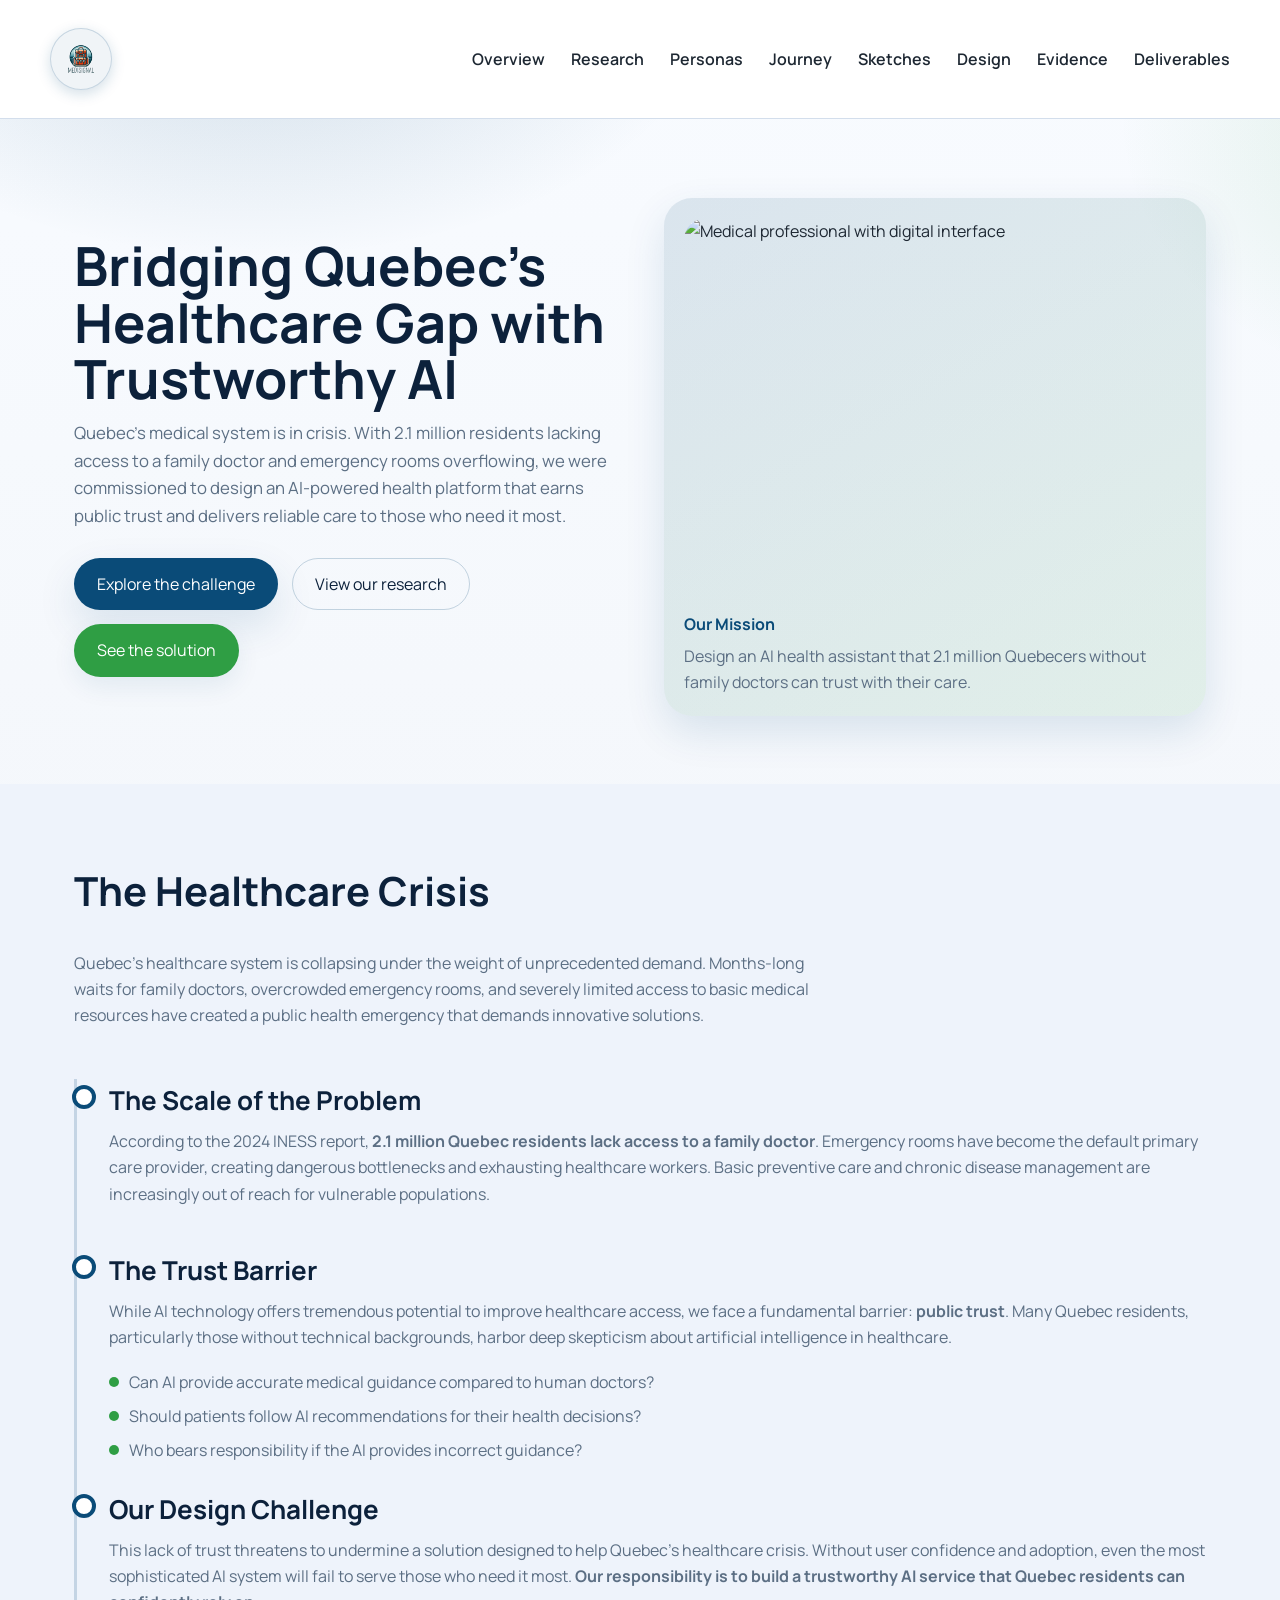
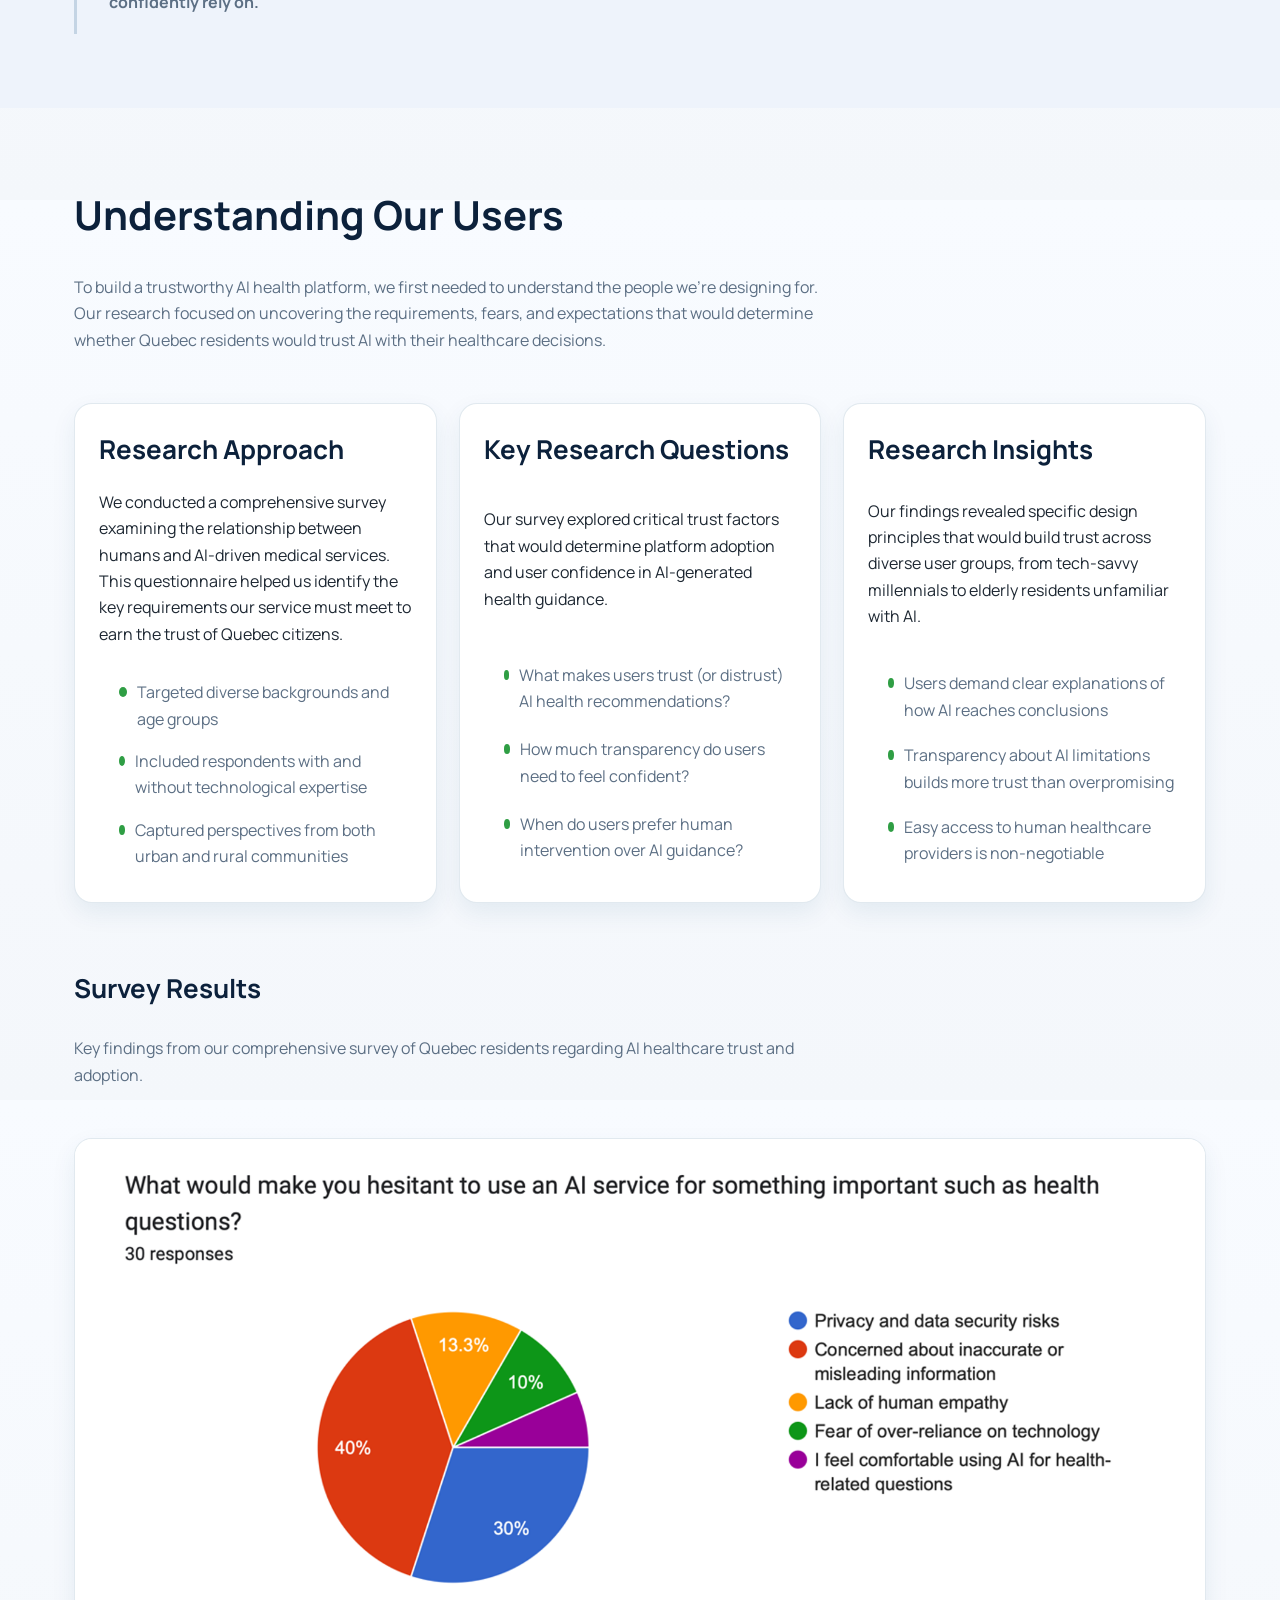
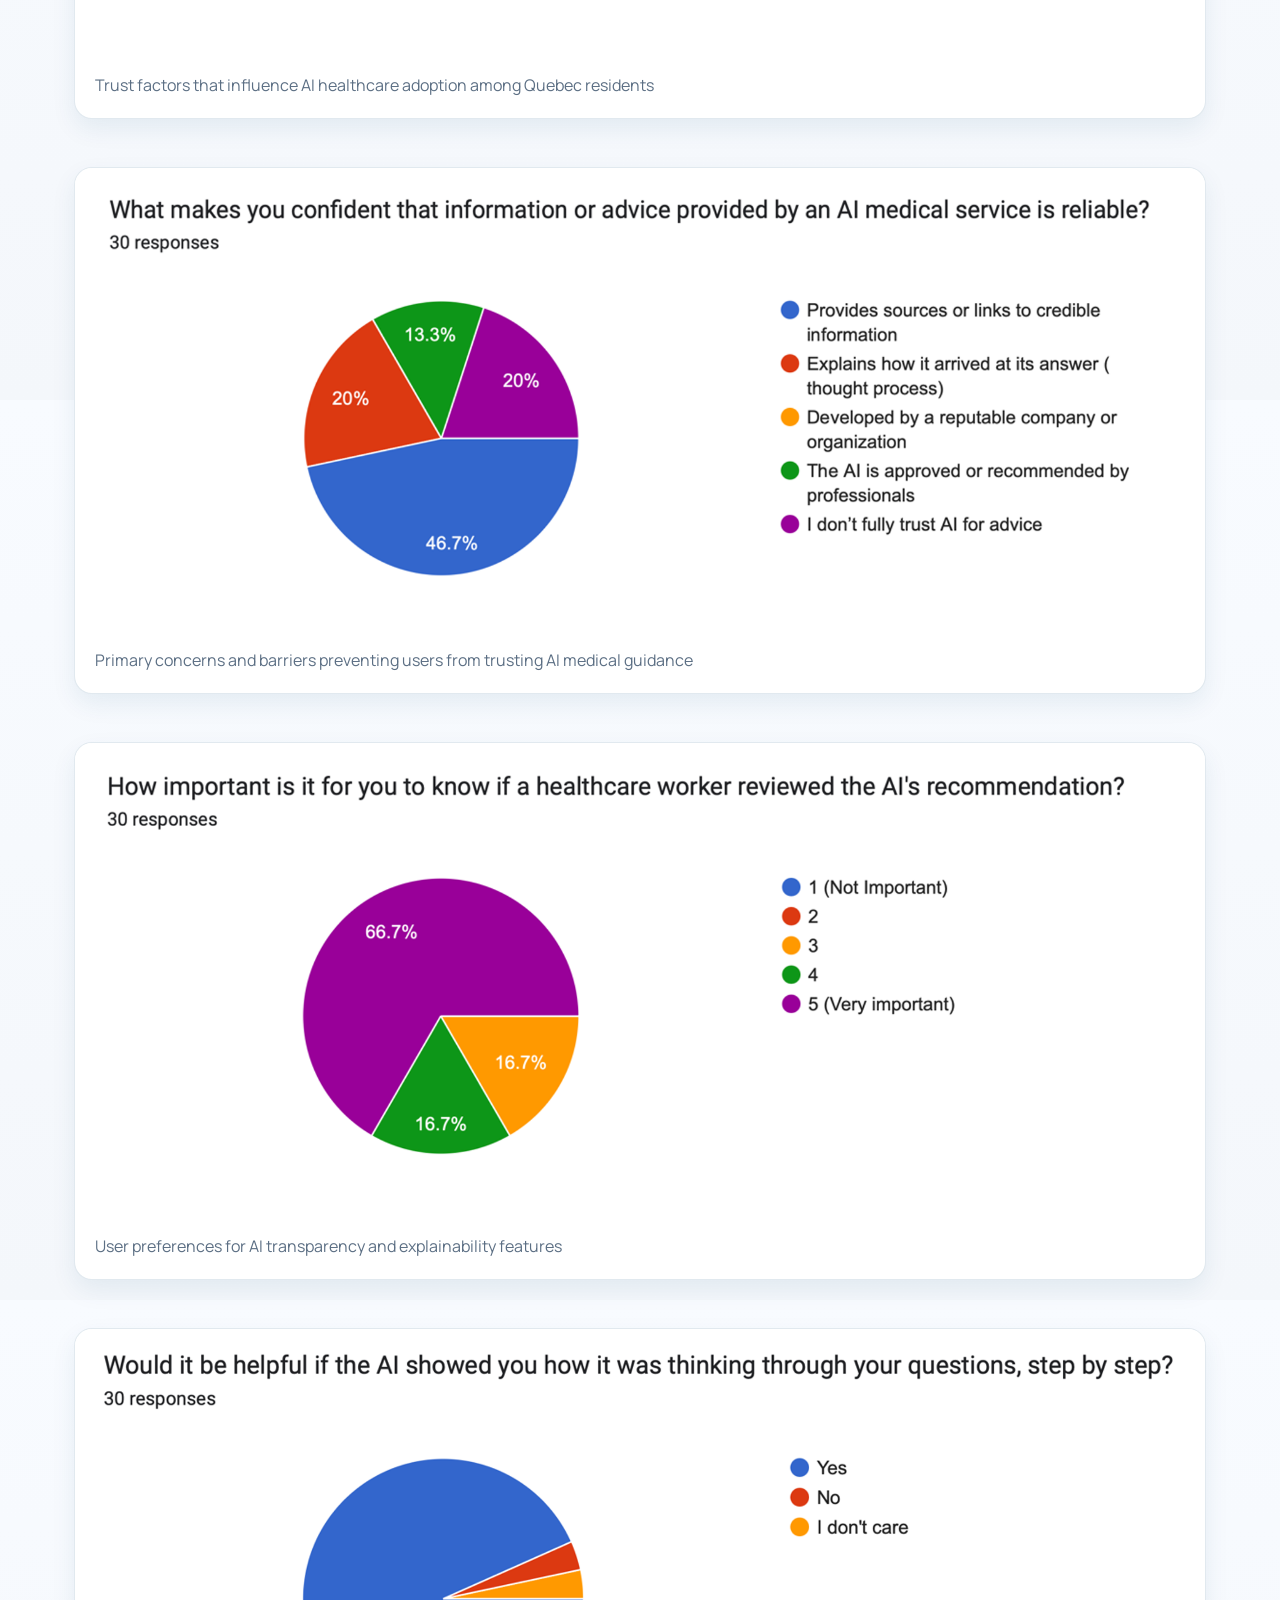
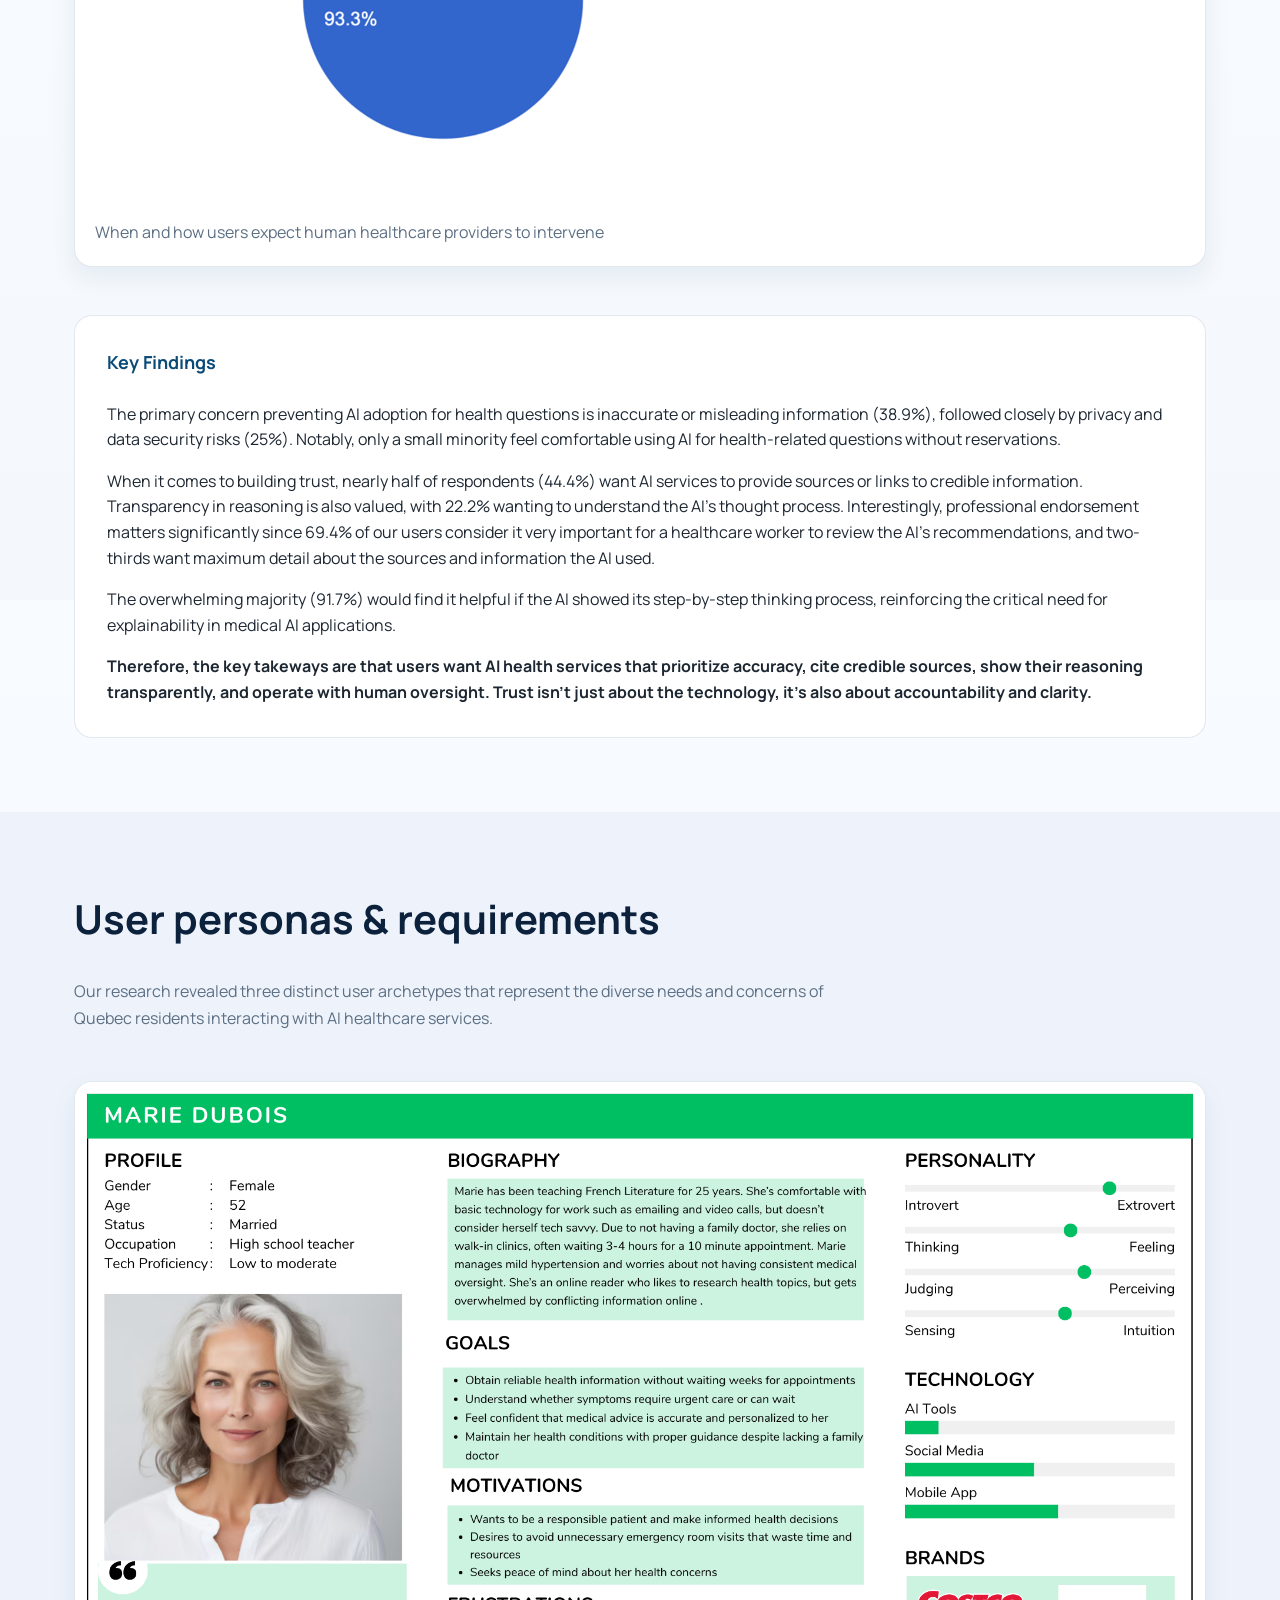
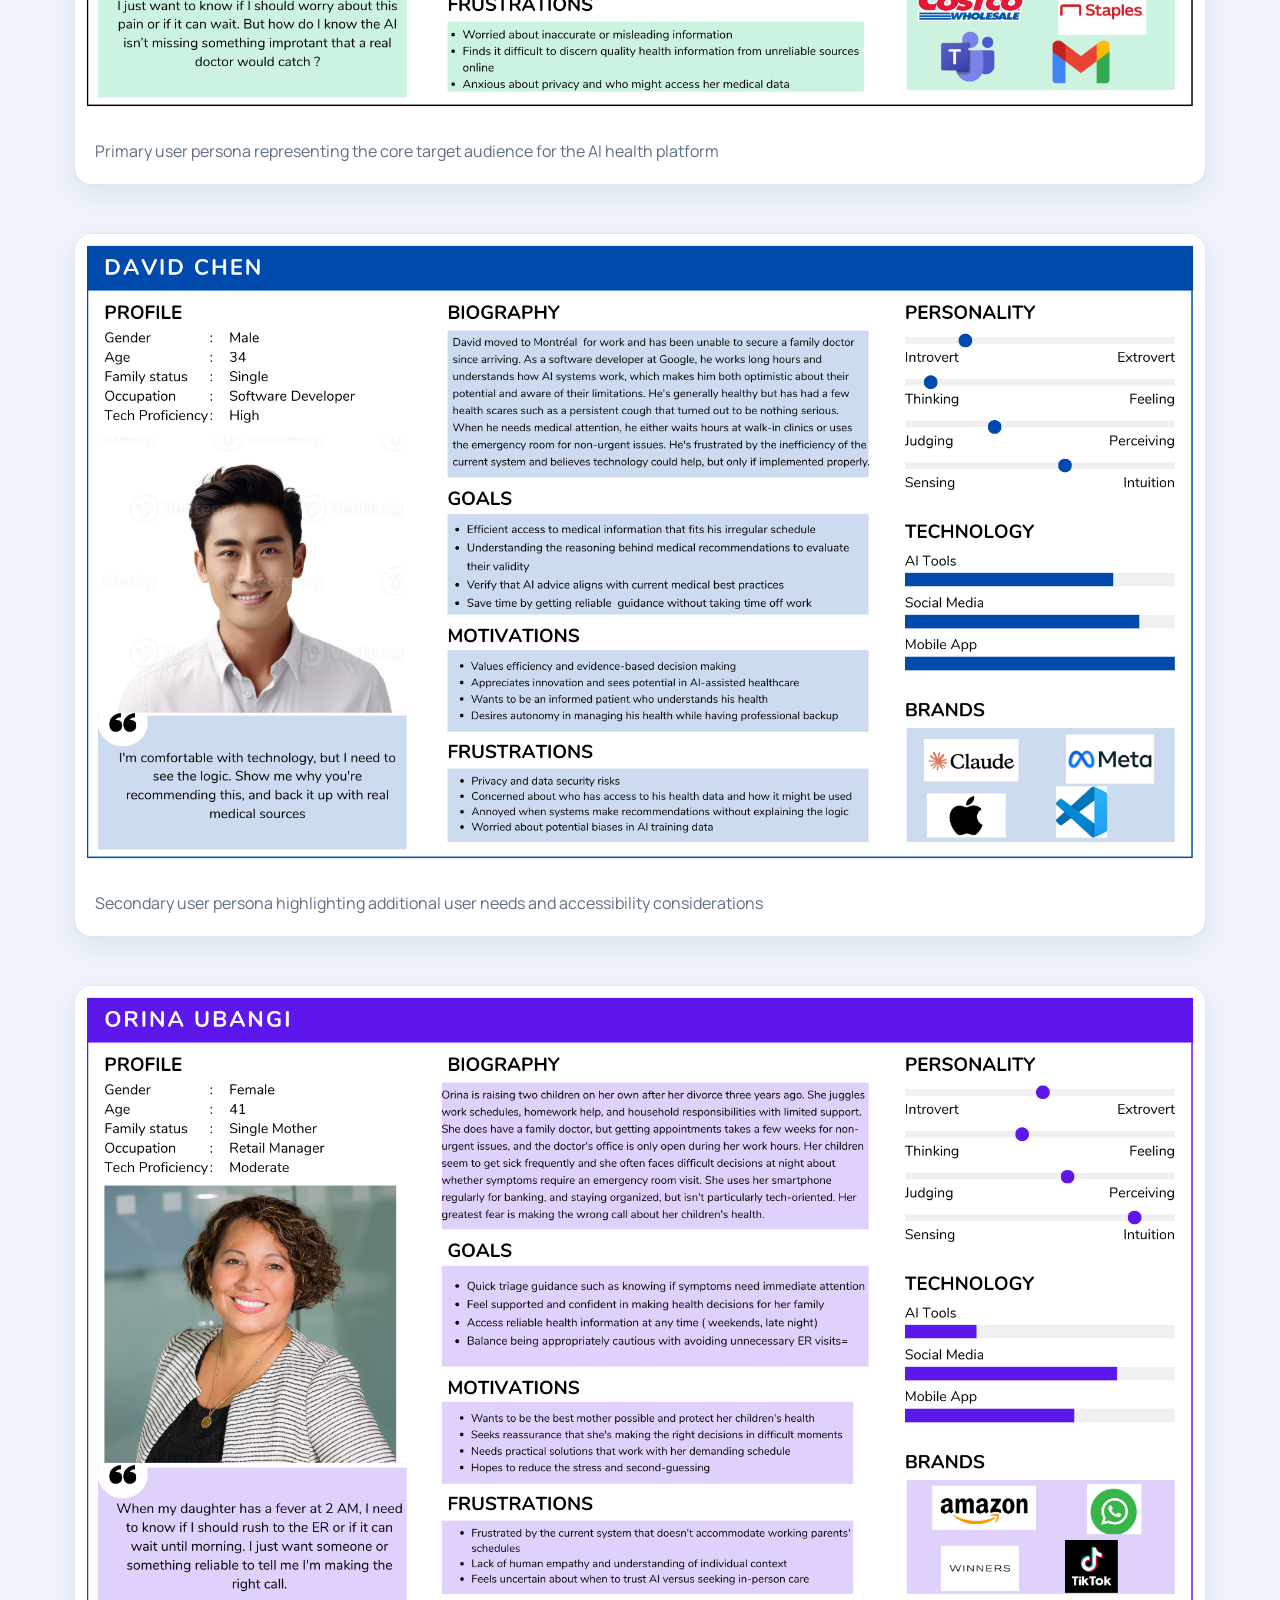
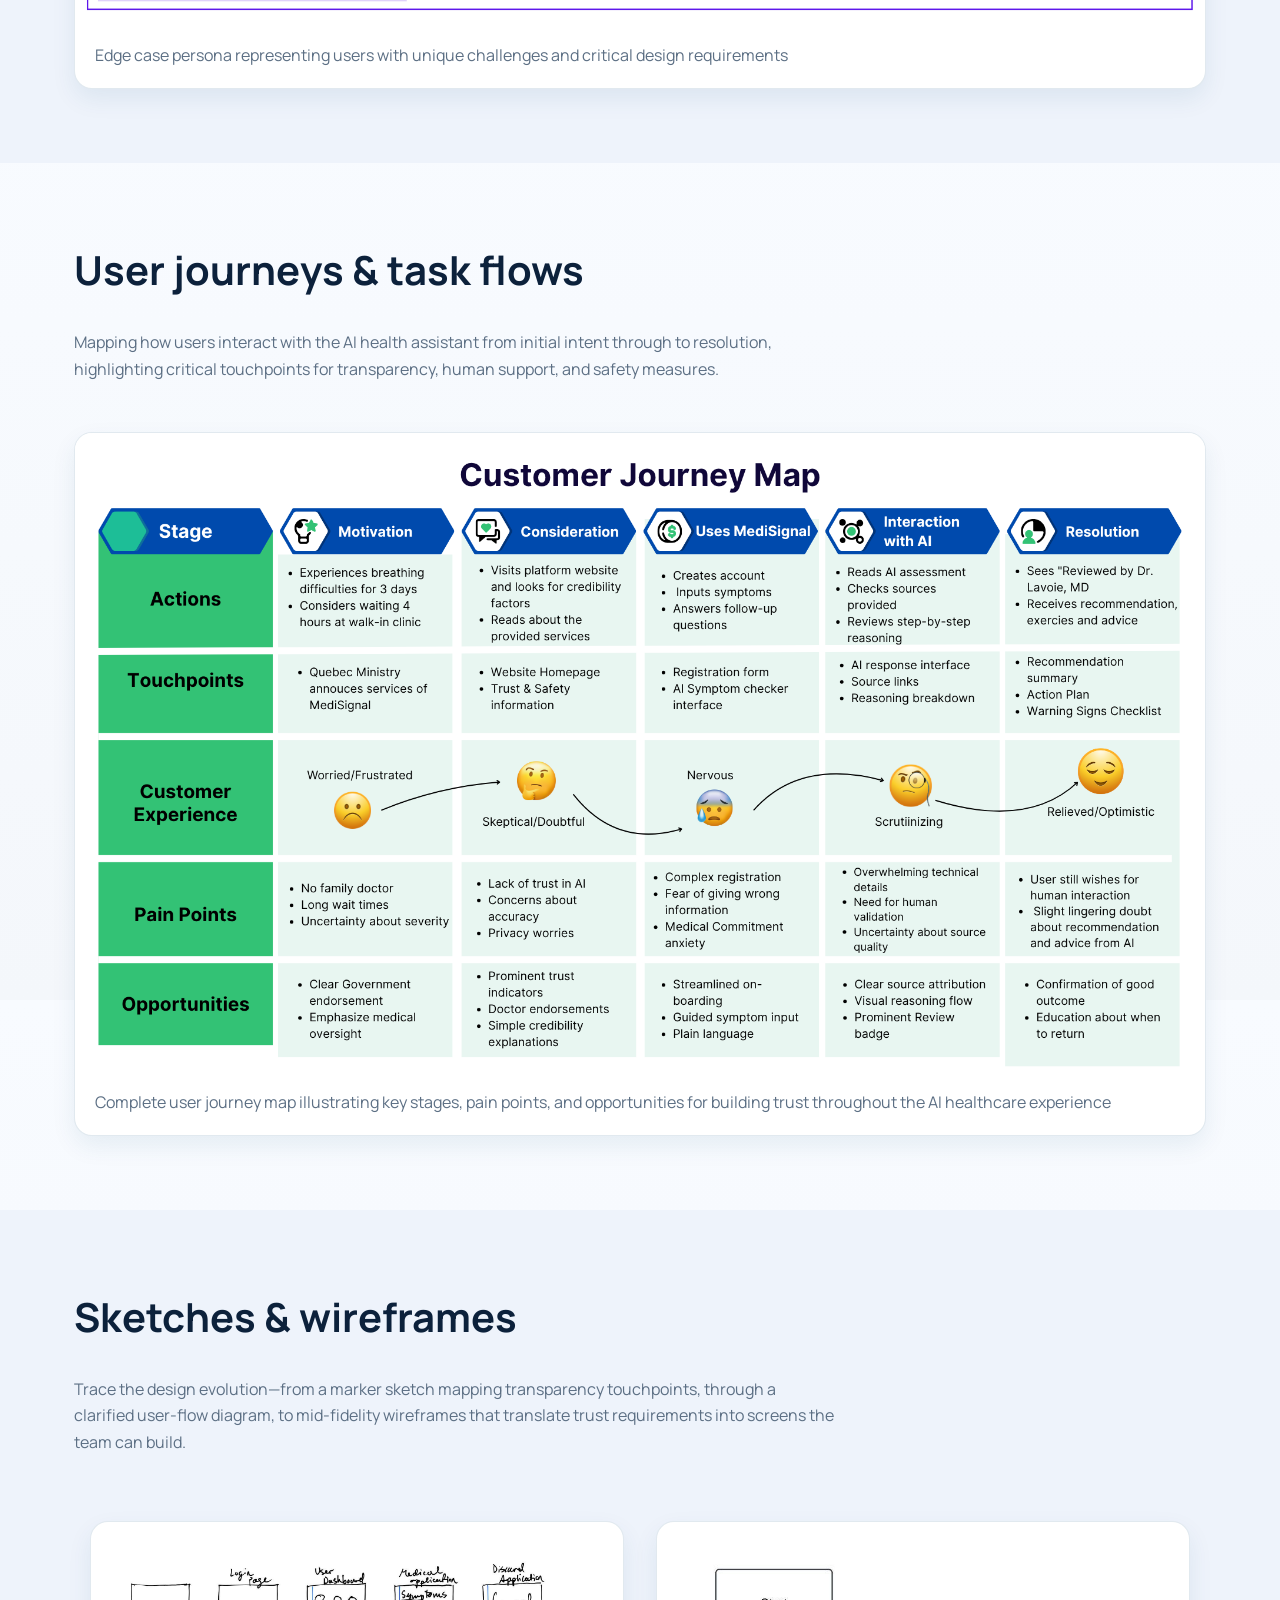
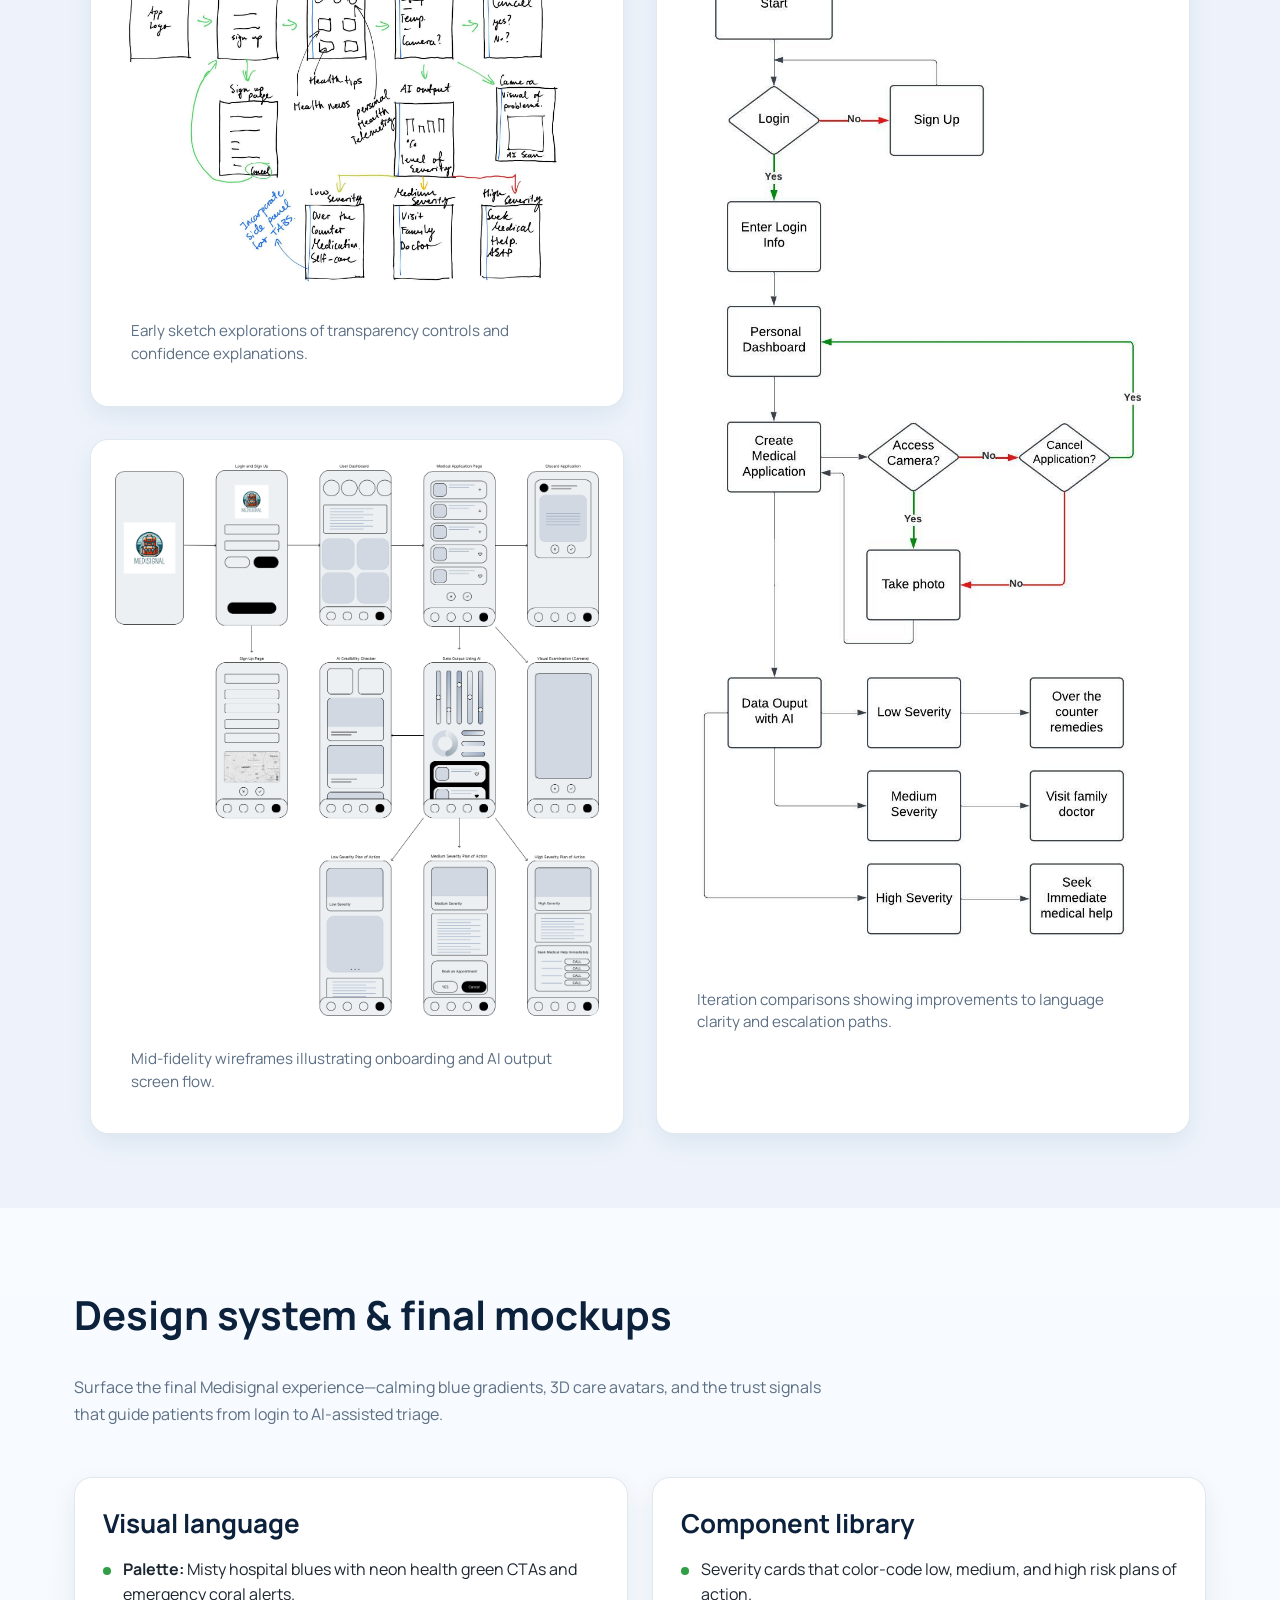
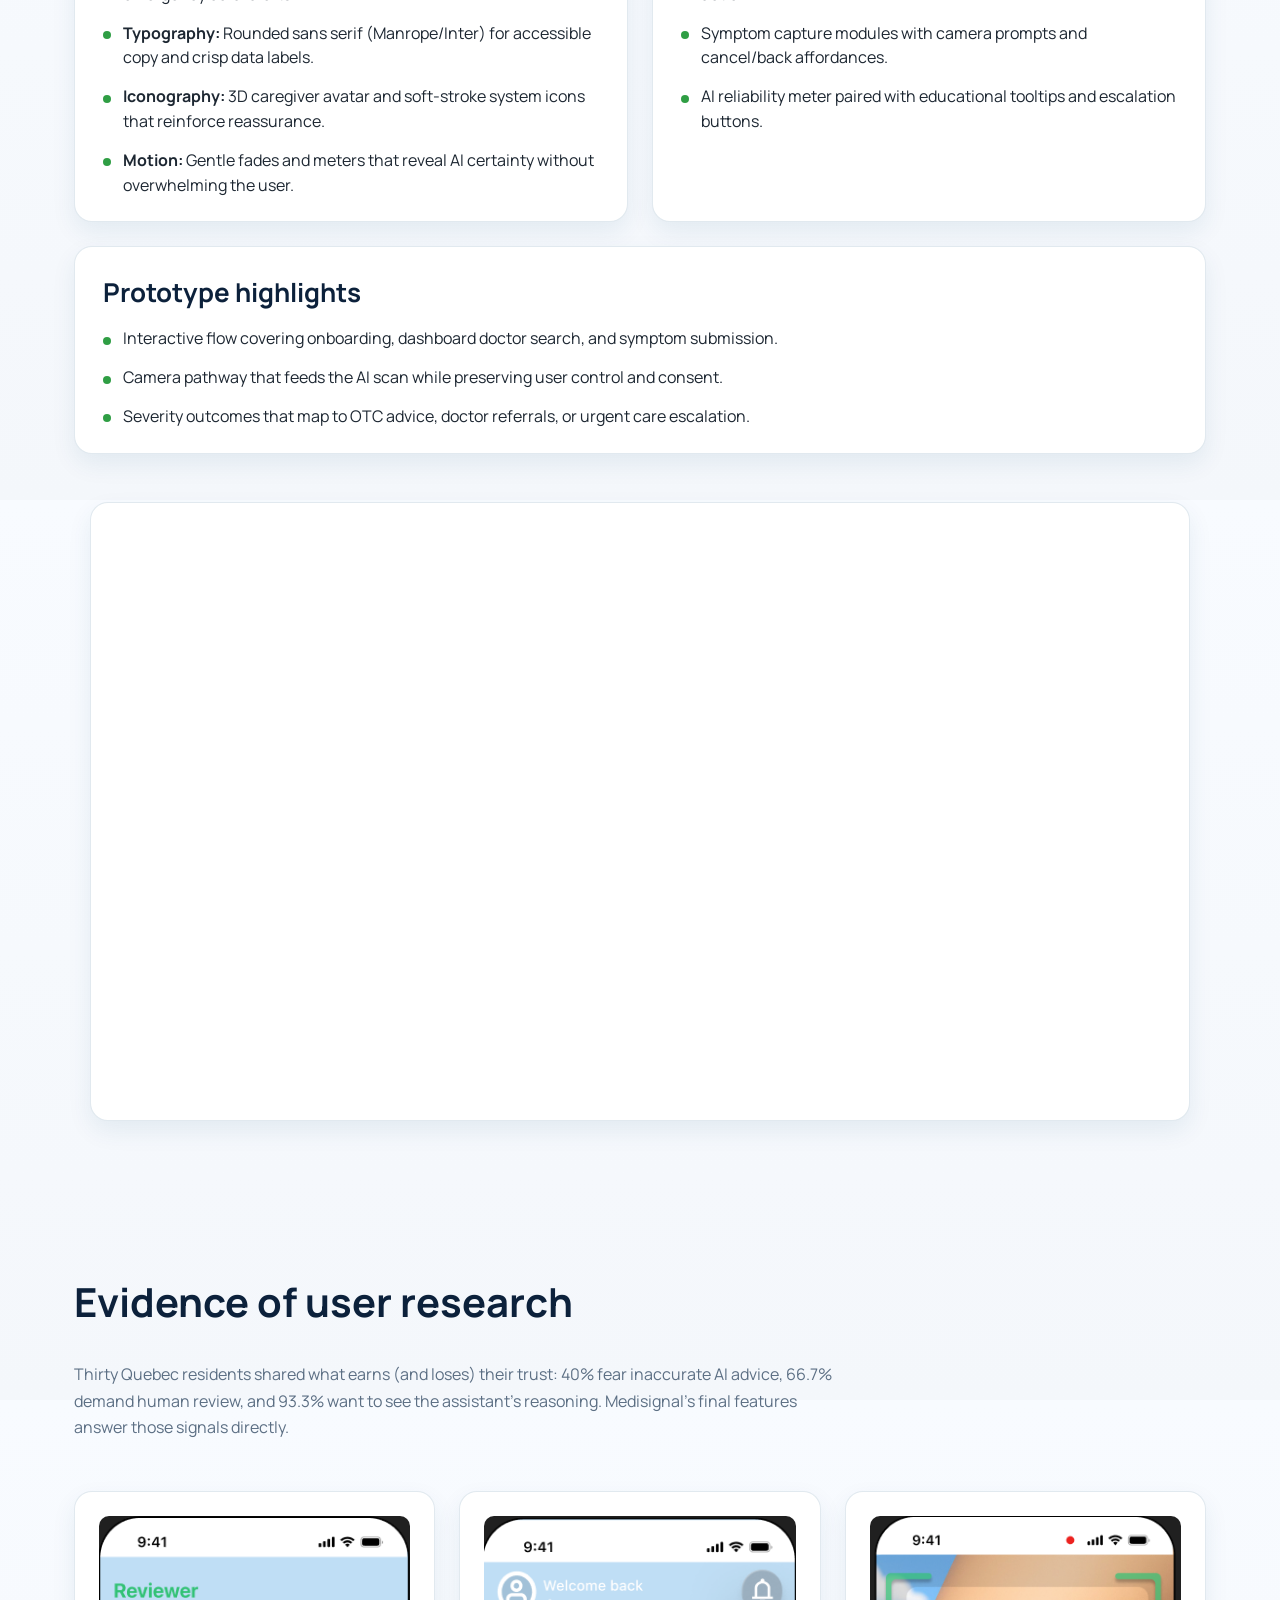
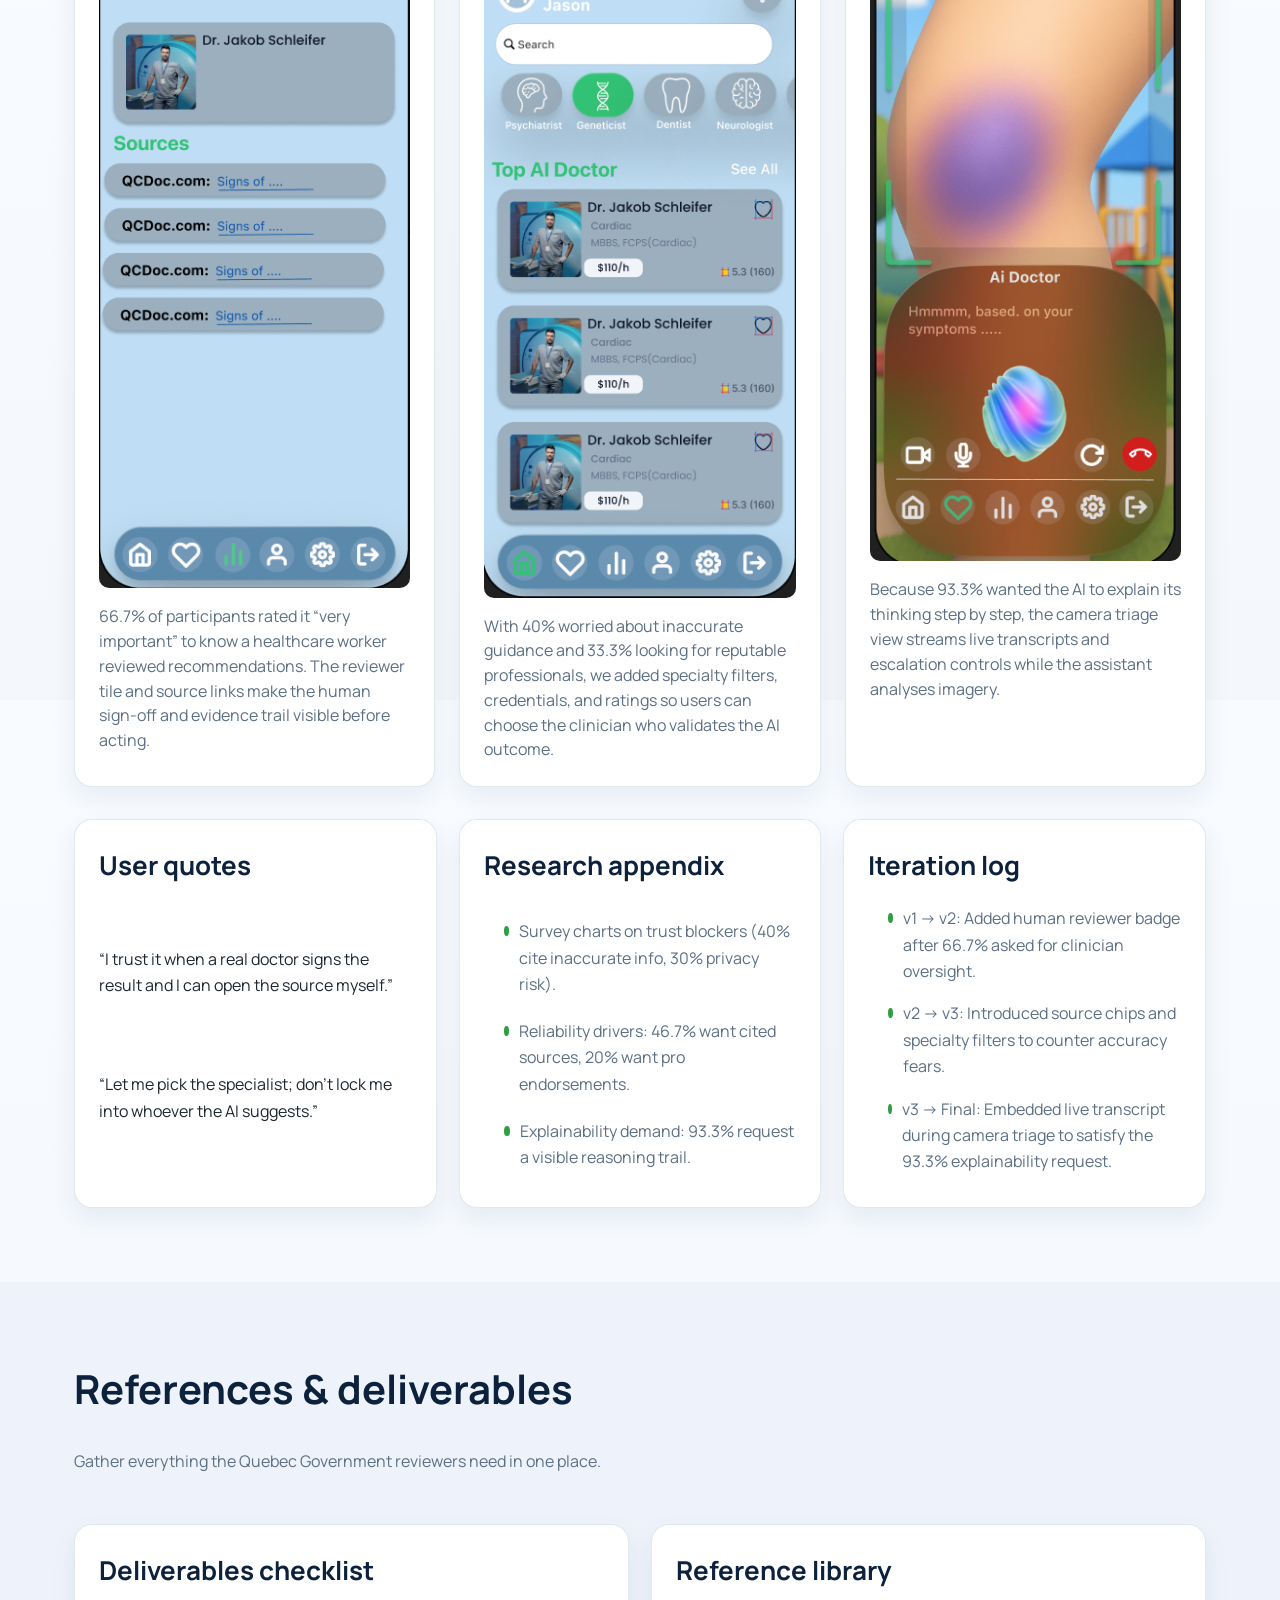
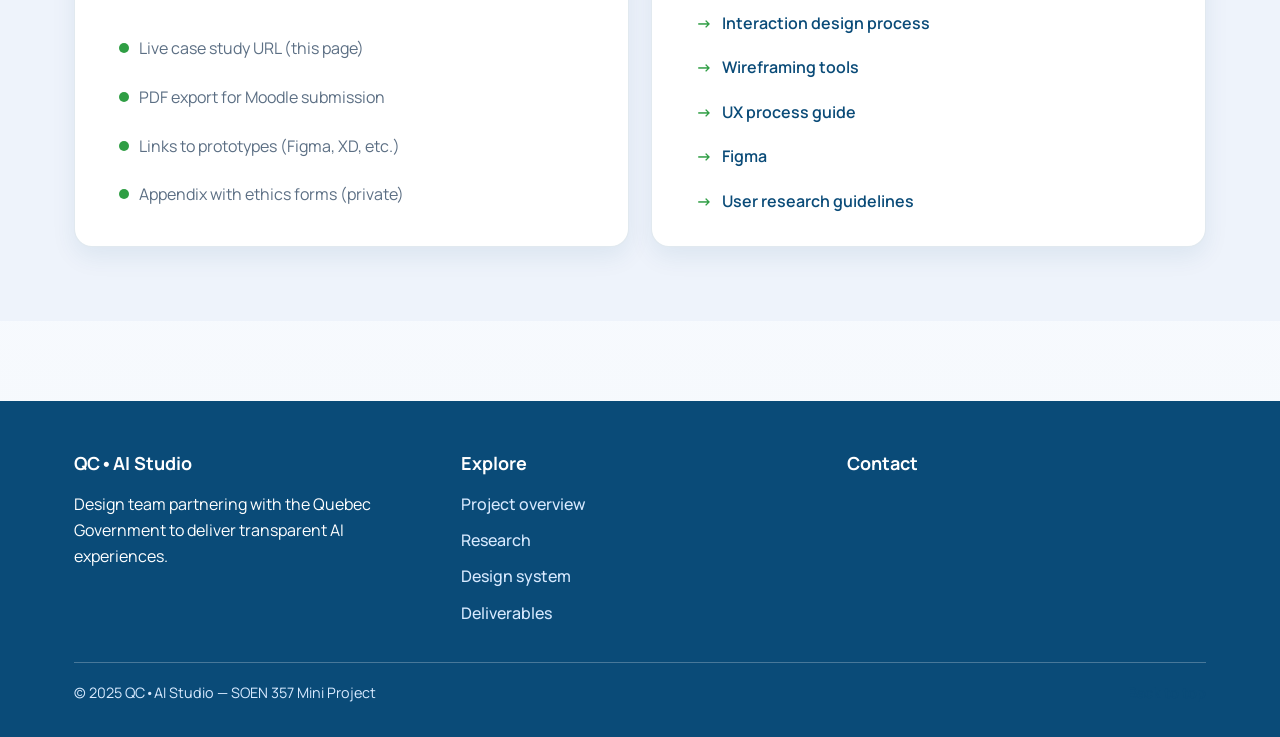
==== commit f381a19f: "Removed text beside logo" ====
--- a/index.html
+++ b/index.html
@@ -14,31 +14,22 @@
   <a class="skip-link" href="#main">Skip to main content</a>
 
   <header class="site-header" role="banner">
-    <div class="topline"><strong>Due October 3</strong> · Quebec Government Mini Project — Designing for AI Transparency & Trust</div>
     <div class="container header-main">
-      <a class="brand" href="#overview">
-        <span class="brand-icon" aria-hidden="true">QC</span>
-        <span class="brand-text">
-          <span class="brand-name">QC•AI Studio</span>
-          <span class="brand-tagline">Designing trustworthy public services</span>
-        </span>
+      <a class="brand brand--icon-only" href="#overview" aria-label="QC • AI Studio — Home">
+        <img class="brand-icon" src="images/medisignal-logo.png" alt="QC • AI Studio logo">
       </a>
       <nav class="site-nav" id="primary-nav" aria-label="Primary navigation">
         <ul>
           <li><a href="#overview">Overview</a></li>
-          <li><a href="#problem">Problem</a></li>
           <li><a href="#research">Research</a></li>
           <li><a href="#personas">Personas</a></li>
-          <li><a href="#journeys">Journeys</a></li>
-          <li><a href="#design">Design</a></li>
-          <li><a href="#ethics">Ethics</a></li>
+          <li><a href="#journeys">Journey</a></li>
+          <li><a href="#wireframes">Sketches</a></li>
+          <li><a href="#design">Design </a></li>
           <li><a href="#evidence">Evidence</a></li>
           <li><a href="#references">Deliverables</a></li>
         </ul>
       </nav>
-      <div class="header-actions">
-        <a class="header-link" href="#timeline">Process</a>
-      </div>
     </div>
   </header>
 
@@ -46,7 +37,6 @@
     <section class="hero" id="overview">
       <div class="container hero-inner">
         <div class="hero-text">
-          <span class="pill">Case Study · Fall 2025</span>
           <h1>Bridging Quebec's Healthcare Gap with Trustworthy AI</h1>
           <p class="lead">Quebec's medical system is in crisis. With 2.1 million residents lacking access to a family doctor and emergency rooms overflowing, we were commissioned to design an AI-powered health platform that earns public trust and delivers reliable care to those who need it most.</p>
           <div class="hero-actions">
@@ -212,22 +202,23 @@
       <div class="container">
         <div class="section-header">
           <h2>Sketches & wireframes</h2>
-          <p class="section-intro">Document every iteration—from initial sketches to mid-fidelity wireframes. Replace placeholder images with your artifacts.</p>
+          <p class="section-intro">Trace the design evolution—from a marker sketch mapping transparency touchpoints, through a clarified user-flow diagram, to mid-fidelity wireframes that translate trust requirements into screens the team can build.</p>
         </div>
         <div class="gallery">
-          <figure>
-            <img src="https://placehold.co/1200x750/edf3fb/0a4b78?text=Upload+Sketches" alt="Sketch placeholders">
+          <figure class="gallery-item gallery-sketch">
+            <img src="images/ProjectSketches.jpg" alt="Early project sketches for transparency controls">
             <figcaption>Early sketch explorations of transparency controls and confidence explanations.</figcaption>
           </figure>
-          <figure>
-            <img src="https://placehold.co/1200x750/f2fbf6/2f9e44?text=Upload+Wireframes" alt="Wireframe placeholders">
+          <figure class="gallery-item gallery-flow">
+            <img src="images/UserFlowDiagram.jpeg" alt="User flow diagram showing key decision points">
+            <figcaption>Iteration comparisons showing improvements to language clarity and escalation paths.</figcaption>
+          </figure>
+          <figure class="gallery-item gallery-wireframe">
+            <img src="images/Wireframe.jpg" alt="Mid-fidelity wireframes for onboarding and AI output screens">
             <figcaption>Mid-fidelity wireframes illustrating onboarding and AI output screen flow.</figcaption>
           </figure>
-          <figure>
-            <img src="https://placehold.co/1200x750/f4f7fb/0a4b78?text=Upload+Iteration+2" alt="Iteration placeholders">
-            <figcaption>Iteration comparisons showing improvements to language clarity and escalation paths.</figcaption>
-          </figure>
-        </div>
+        </div>
+
       </div>
     </section>
 
@@ -235,69 +226,47 @@
       <div class="container">
         <div class="section-header">
           <h2>Design system & final mockups</h2>
-          <p class="section-intro">Present the visual language, components, and high-fidelity screens that demonstrate how transparency and trust show up in the interface.</p>
-        </div>
-        <div class="cards-grid">
-          <article class="card">
+          <p class="section-intro">
+            Surface the final Medisignal experience—calming blue gradients, 3D care avatars, and the trust signals that guide patients from login to AI-assisted triage.
+          </p>
+        </div>
+
+        <div class="design-grid">
+          <article class="design-panel">
             <h3>Visual language</h3>
-            <ul class="highlight-list">
-              <li><strong>Palette:</strong> Civic blues, confident greens, clean whites</li>
-              <li><strong>Typography:</strong> Manrope & Inter across headings/body</li>
-              <li><strong>Iconography:</strong> Simple strokes conveying status & confidence</li>
-              <li><strong>Motion:</strong> Subtle fades to introduce AI explanations</li>
-            </ul>
-          </article>
-          <article class="card">
+            <ul class="design-points">
+              <li><strong>Palette:</strong> Misty hospital blues with neon health green CTAs and emergency coral alerts.</li>
+              <li><strong>Typography:</strong> Rounded sans serif (Manrope/Inter) for accessible copy and crisp data labels.</li>
+              <li><strong>Iconography:</strong> 3D caregiver avatar and soft-stroke system icons that reinforce reassurance.</li>
+              <li><strong>Motion:</strong> Gentle fades and meters that reveal AI certainty without overwhelming the user.</li>
+            </ul>
+          </article>
+
+          <article class="design-panel">
             <h3>Component library</h3>
-            <ul class="highlight-list">
-              <li>Transparency badges with tooltips & citations</li>
-              <li>Confidence meter with comprehension tiers</li>
-              <li>Human support drawer with call scheduling</li>
-            </ul>
-          </article>
-          <article class="card">
-            <h3>Mockup highlights</h3>
-            <ul class="highlight-list">
-              <li><!-- Link to Figma or exported screens --></li>
-              <li><!-- Note on responsive behavior --></li>
-              <li><!-- Localization approach --></li>
-            </ul>
-          </article>
-        </div>
-      </div>
-    </section>
-
-    <section class="section alt" id="ethics">
-      <div class="container">
-        <div class="section-header">
-          <h2>Ethics & informed consent</h2>
-          <p class="section-intro">Our research followed the department's approved ethics protocol. Summaries of consent practices appear here; signed forms must be stored privately and uploaded to Moodle separately.</p>
-        </div>
-        <div class="cards-grid">
-          <article class="card">
-            <h3>Consent workflow</h3>
-            <ul class="highlight-list">
-              <li><!-- Outline how you briefed participants --></li>
-              <li><!-- Note on voluntary participation --></li>
-              <li><!-- Data storage & anonymization approach --></li>
-            </ul>
-          </article>
-          <article class="card">
-            <h3>Participant safeguards</h3>
-            <ul class="highlight-list">
-              <li><!-- Risks communicated & mitigations --></li>
-              <li><!-- Accessibility accommodations --></li>
-            </ul>
-          </article>
-          <article class="card">
-            <h3>Ethical reflections</h3>
-            <ul class="highlight-list">
-              <li><!-- Example: Handling bias in dataset --></li>
-              <li><!-- Example: Human-in-the-loop policy --></li>
-            </ul>
-          </article>
-        </div>
-        <p class="note">Reminder: Store signed consent forms securely outside of this public site. Provide a summary only.</p>
+            <ul class="design-points">
+              <li>Severity cards that color-code low, medium, and high risk plans of action.</li>
+              <li>Symptom capture modules with camera prompts and cancel/back affordances.</li>
+              <li>AI reliability meter paired with educational tooltips and escalation buttons.</li>
+            </ul>
+          </article>
+
+          <article class="design-panel design-panel--wide">
+            <h3>Prototype highlights</h3>
+            <ul class="design-points">
+              <li>Interactive flow covering onboarding, dashboard doctor search, and symptom submission.</li>
+              <li>Camera pathway that feeds the AI scan while preserving user control and consent.</li>
+              <li>Severity outcomes that map to OTC advice, doctor referrals, or urgent care escalation.</li>
+            </ul>
+          </article>
+        </div>
+
+        <div class="mockup-embed" aria-label="Interactive prototype of the Medisignal app">
+          <iframe
+            src="https://embed.figma.com/design/Zi7NPPTlWt2503HfnFrBrl/SOEN-357-Mini-Project?node-id=0-1&embed-host=share"
+            allowfullscreen>
+          </iframe>
+        </div>
       </div>
     </section>
 
@@ -305,50 +274,59 @@
       <div class="container">
         <div class="section-header">
           <h2>Evidence of user research</h2>
-          <p class="section-intro">Connect your design decisions to qualitative and quantitative findings.</p>
-        </div>
-        <div class="stats-banner">
-          <h3>Impact snapshots</h3>
-          <div class="stats-items">
-            <div class="stat">
-              <strong><!-- 68% --></strong>
-              <span><!-- Users who need plain-language explanations --></span>
-            </div>
-            <div class="stat">
-              <strong><!-- 42% --></strong>
-              <span><!-- Participants requesting bilingual support --></span>
-            </div>
-            <div class="stat">
-              <strong><!-- +3.5x --></strong>
-              <span><!-- Increase in trust after transparency demo --></span>
-            </div>
-          </div>
-        </div>
+          <p class="section-intro">
+            Thirty Quebec residents shared what earns (and loses) their trust: 40% fear inaccurate AI advice, 66.7% demand human review, and 93.3% want to see the assistant’s reasoning. Medisignal’s final features answer those signals directly.
+          </p>
+        </div>
+
+        <div class="impact-gallery">
+          <figure class="impact-card">
+            <img src="images/evidence_reviewer.png" alt="Reviewer confirmation screen with cited medical sources">
+            <figcaption>
+              66.7% of participants rated it “very important” to know a healthcare worker reviewed recommendations. The reviewer tile and source links make the human sign‑off and evidence trail visible before acting.
+            </figcaption>
+          </figure>
+          <figure class="impact-card">
+            <img src="images/evidence_doctorlist.png" alt="Doctor selection screen with specialty filters and ratings">
+            <figcaption>
+              With 40% worried about inaccurate guidance and 33.3% looking for reputable professionals, we added specialty filters, credentials, and ratings so users can choose the clinician who validates the AI outcome.
+            </figcaption>
+          </figure>
+          <figure class="impact-card">
+            <img src="images/evidence_camera.png" alt="Camera triage screen with live AI assistant">
+            <figcaption>
+              Because 93.3% wanted the AI to explain its thinking step by step, the camera triage view streams live transcripts and escalation controls while the assistant analyses imagery.
+            </figcaption>
+          </figure>
+        </div>
+
         <div class="cards-grid" style="margin-top:32px;">
           <article class="card">
             <h3>User quotes</h3>
-            <p><!-- "I need to know what the AI looked at before I can accept its advice." --></p>
-            <p><!-- "Tell me when a human is reviewing my case." --></p>
+            <p>“I trust it when a real doctor signs the result and I can open the source myself.”</p>
+            <p>“Let me pick the specialist; don’t lock me into whoever the AI suggests.”</p>
           </article>
           <article class="card">
             <h3>Research appendix</h3>
             <ul class="highlight-list">
-              <li><!-- Link to interview guide --></li>
-              <li><!-- Link to survey results --></li>
-              <li><!-- Link to data coding spreadsheet --></li>
+              <li>Survey charts on trust blockers (40% cite inaccurate info, 30% privacy risk).</li>
+              <li>Reliability drivers: 46.7% want cited sources, 20% want pro endorsements.</li>
+              <li>Explainability demand: 93.3% request a visible reasoning trail.</li>
             </ul>
           </article>
           <article class="card">
             <h3>Iteration log</h3>
             <ul class="highlight-list">
-              <li><!-- Iteration 1 focus & result --></li>
-              <li><!-- Iteration 2 focus & result --></li>
-              <li><!-- Next steps before final presentation --></li>
-            </ul>
-          </article>
-        </div>
-      </div>
-    </section>
+              <li>v1 → v2: Added human reviewer badge after 66.7% asked for clinician oversight.</li>
+              <li>v2 → v3: Introduced source chips and specialty filters to counter accuracy fears.</li>
+              <li>v3 → Final: Embedded live transcript during camera triage to satisfy the 93.3% explainability request.</li>
+            </ul>
+          </article>
+        </div>
+      </div>
+    </section>
+
+
 
     <section class="section alt" id="references">
       <div class="container">
@@ -374,14 +352,6 @@
               <li><a href="https://blog.prototypr.io/a-common-product-ux-design-process-55af4ab5665e" target="_blank" rel="noopener">UX process guide</a></li>
               <li><a href="https://www.figma.com" target="_blank" rel="noopener">Figma</a></li>
               <li><a href="http://www.unumux.com/assets/Unum-User-Research-Guidelines.pdf" target="_blank" rel="noopener">User research guidelines</a></li>
-            </ul>
-          </article>
-          <article class="card">
-            <h3>Next steps</h3>
-            <ul class="highlight-list">
-              <li><!-- TODO: Schedule usability testing --></li>
-              <li><!-- TODO: Prepare presentation deck --></li>
-              <li><!-- TODO: Finalize bilingual copy --></li>
             </ul>
           </article>
         </div>
@@ -413,14 +383,6 @@
             <li><!-- Office hours / availability --></li>
           </ul>
         </div>
-        <div>
-          <h4>Documentation</h4>
-          <ul>
-            <li><a href="#rubric">Rubric coverage</a></li>
-            <li><a href="#ethics">Ethics summary</a></li>
-            <li><a href="#evidence">Research evidence</a></li>
-          </ul>
-        </div>
       </div>
       <div class="footer-bottom">
         <span>© 2025 QC•AI Studio — SOEN 357 Mini Project</span>
--- a/index.css
+++ b/index.css
@@ -127,6 +127,38 @@
   color: #fff;
   box-shadow: var(--shadow);
 } */
+ /* Make logo icon-only feel like a badge */
+.brand--icon-only {
+  padding: 8px;                      /* badge padding */
+  border-radius: 9999px;             /* fully rounded */
+  background: rgba(10, 75, 120, 0.06); /* soft tint that matches your palette */
+  box-shadow: 0 4px 14px rgba(10, 75, 120, 0.18);
+  border: 1px solid rgba(10, 75, 120, 0.18);
+  transition: transform .2s ease, box-shadow .2s ease, background .2s ease;
+}
+
+/* Slightly larger logo + circular crop */
+.brand--icon-only .brand-icon {
+  width: 44px;   /* bump from default ~32px */
+  height: 44px;
+  border-radius: 50%;
+  display: block;
+}
+
+/* Hover/focus: lift and glow */
+.brand--icon-only:hover,
+.brand--icon-only:focus-visible {
+  transform: translateY(-1px) scale(1.04);
+  background: rgba(10, 75, 120, 0.10);
+  box-shadow: 0 10px 26px rgba(10, 75, 120, 0.28);
+  outline: none;
+}
+
+/* Keep nav pushed to the right even without brand text width */
+.site-nav { margin-left: auto; }
+
+/* (Optional) reduce header height a touch since we lost text bulk */
+.site-header { padding-block: 10px; }
 
 .brand-icon {
   width: 48px;
@@ -155,6 +187,12 @@
 }
 .site-nav a:hover,
 .site-nav a:focus{ color: var(--primary); border-bottom-color: var(--accent); text-decoration: none; }
+
+.site-header .header-main {
+  display: flex;
+  align-items: center;
+  gap: 20px;
+}
 
 .header-actions{ display: flex; align-items: center; gap: 16px; }
 .header-link{ color: var(--muted); font-weight: 600; }
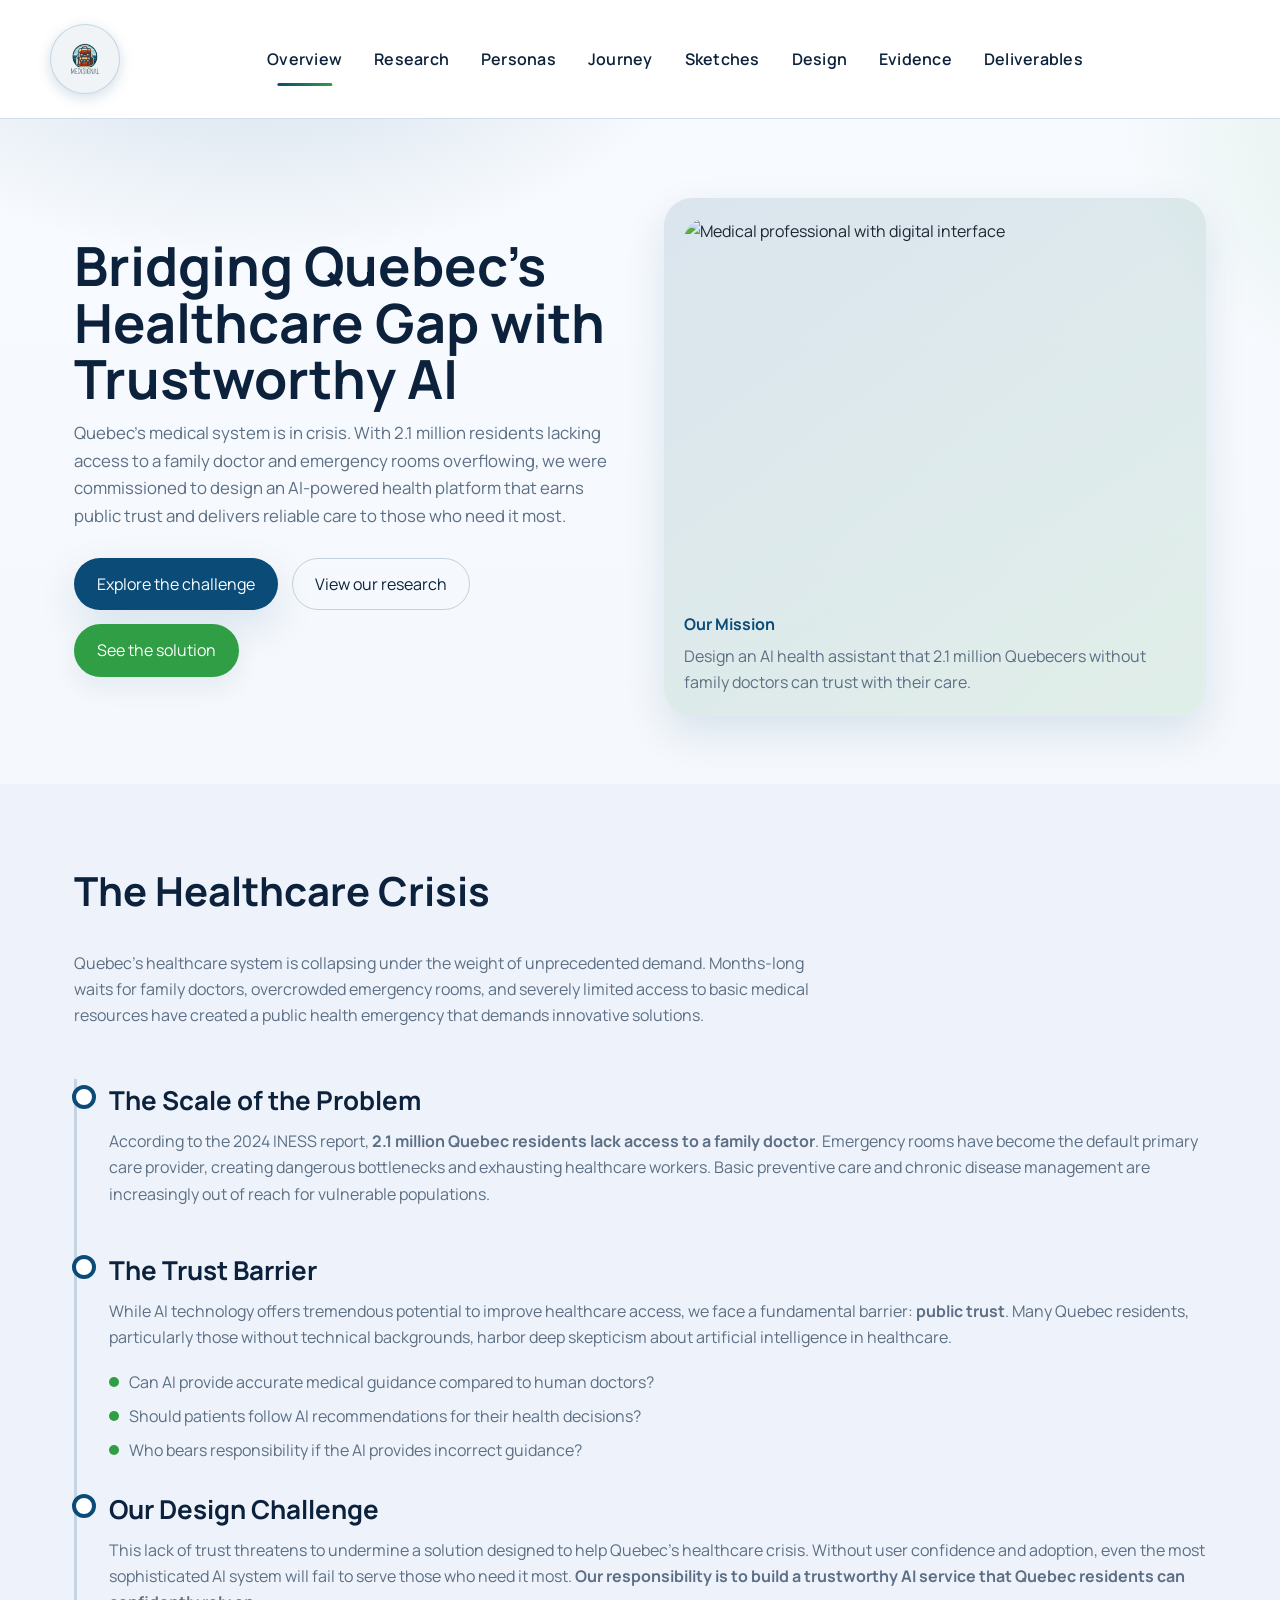
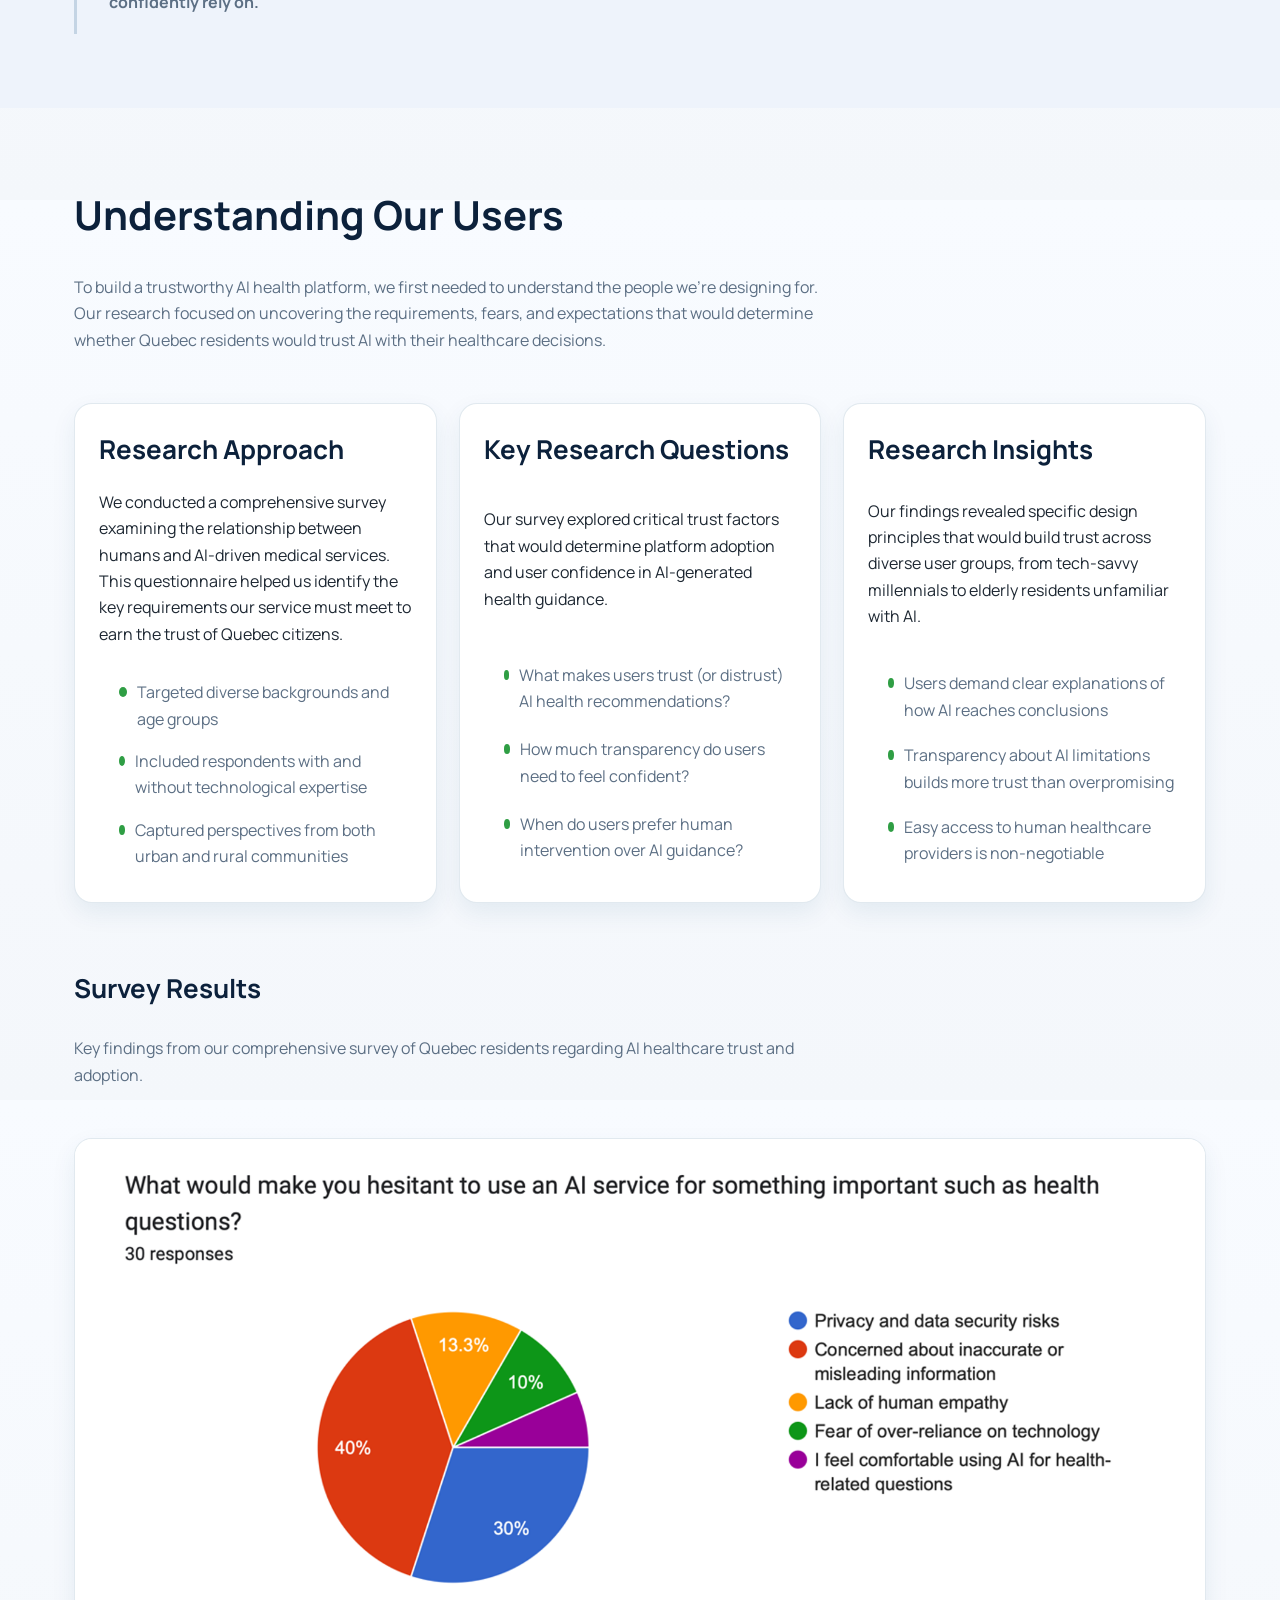
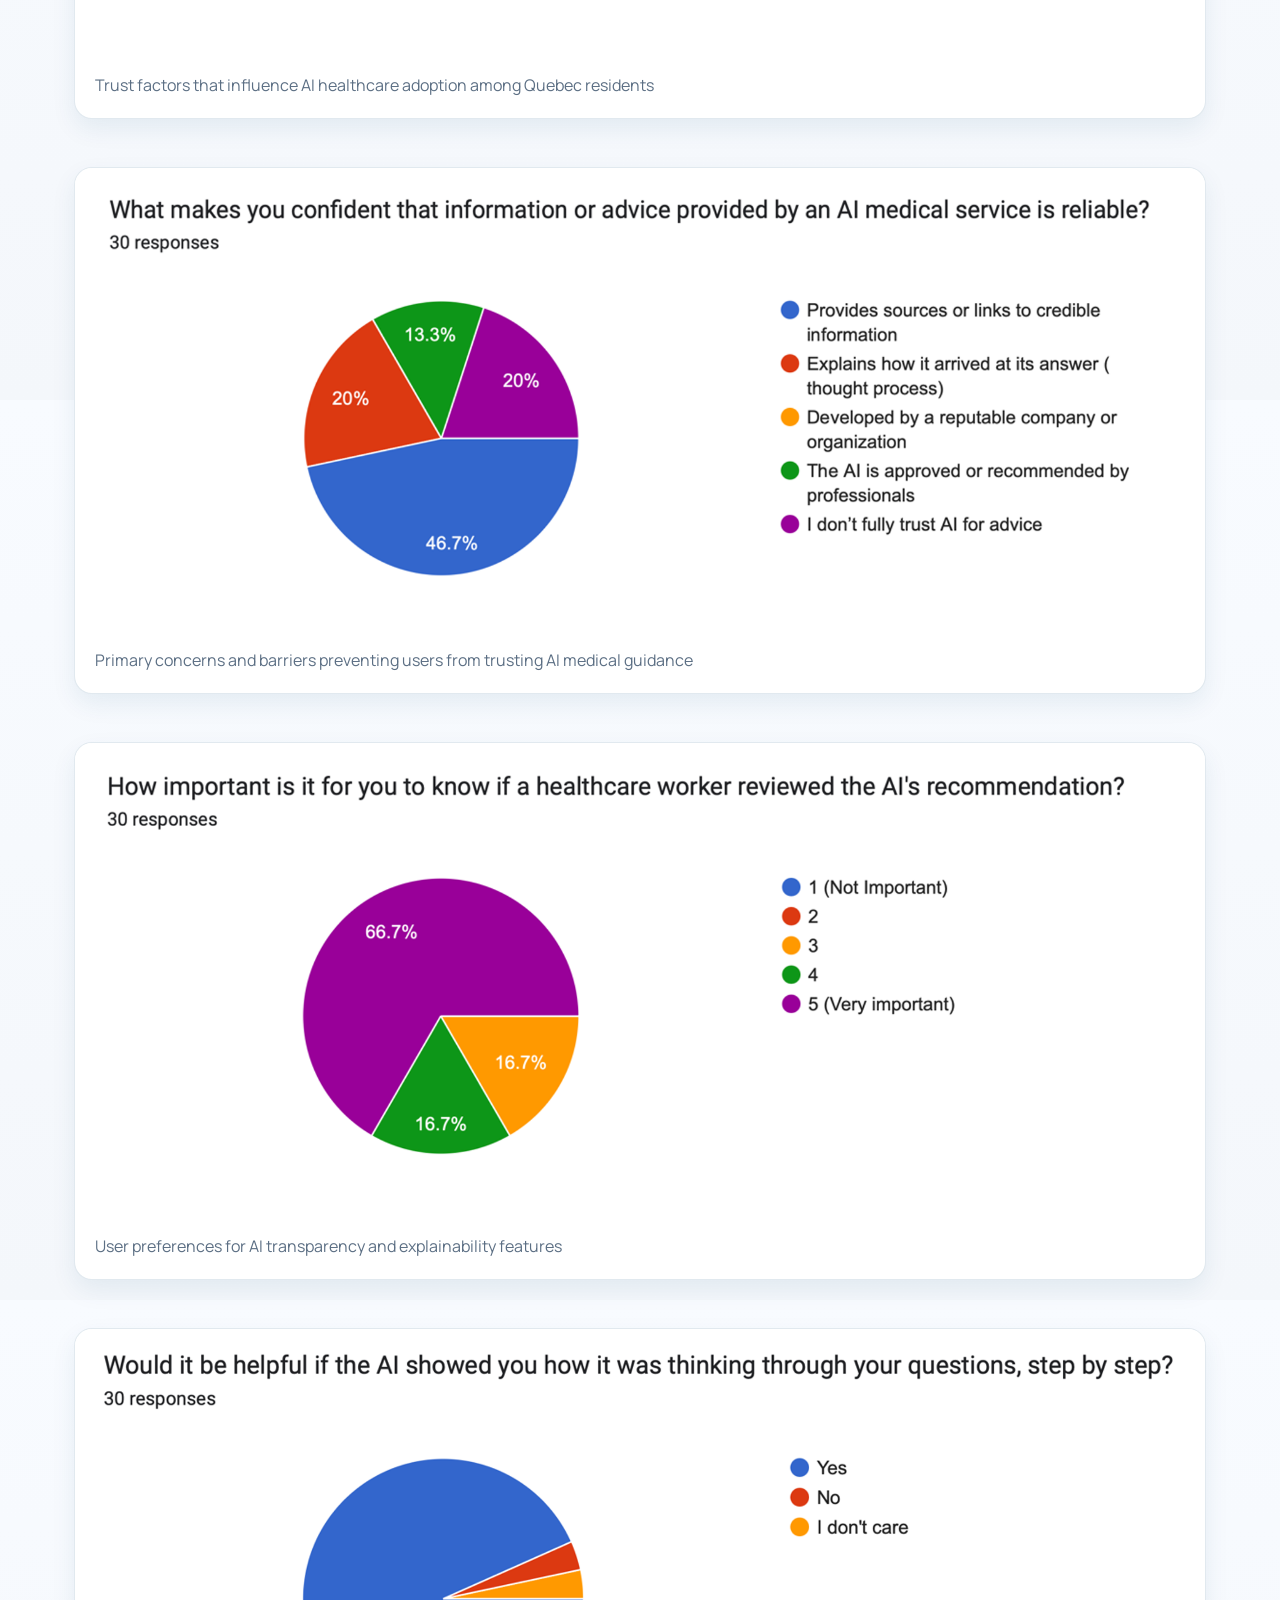
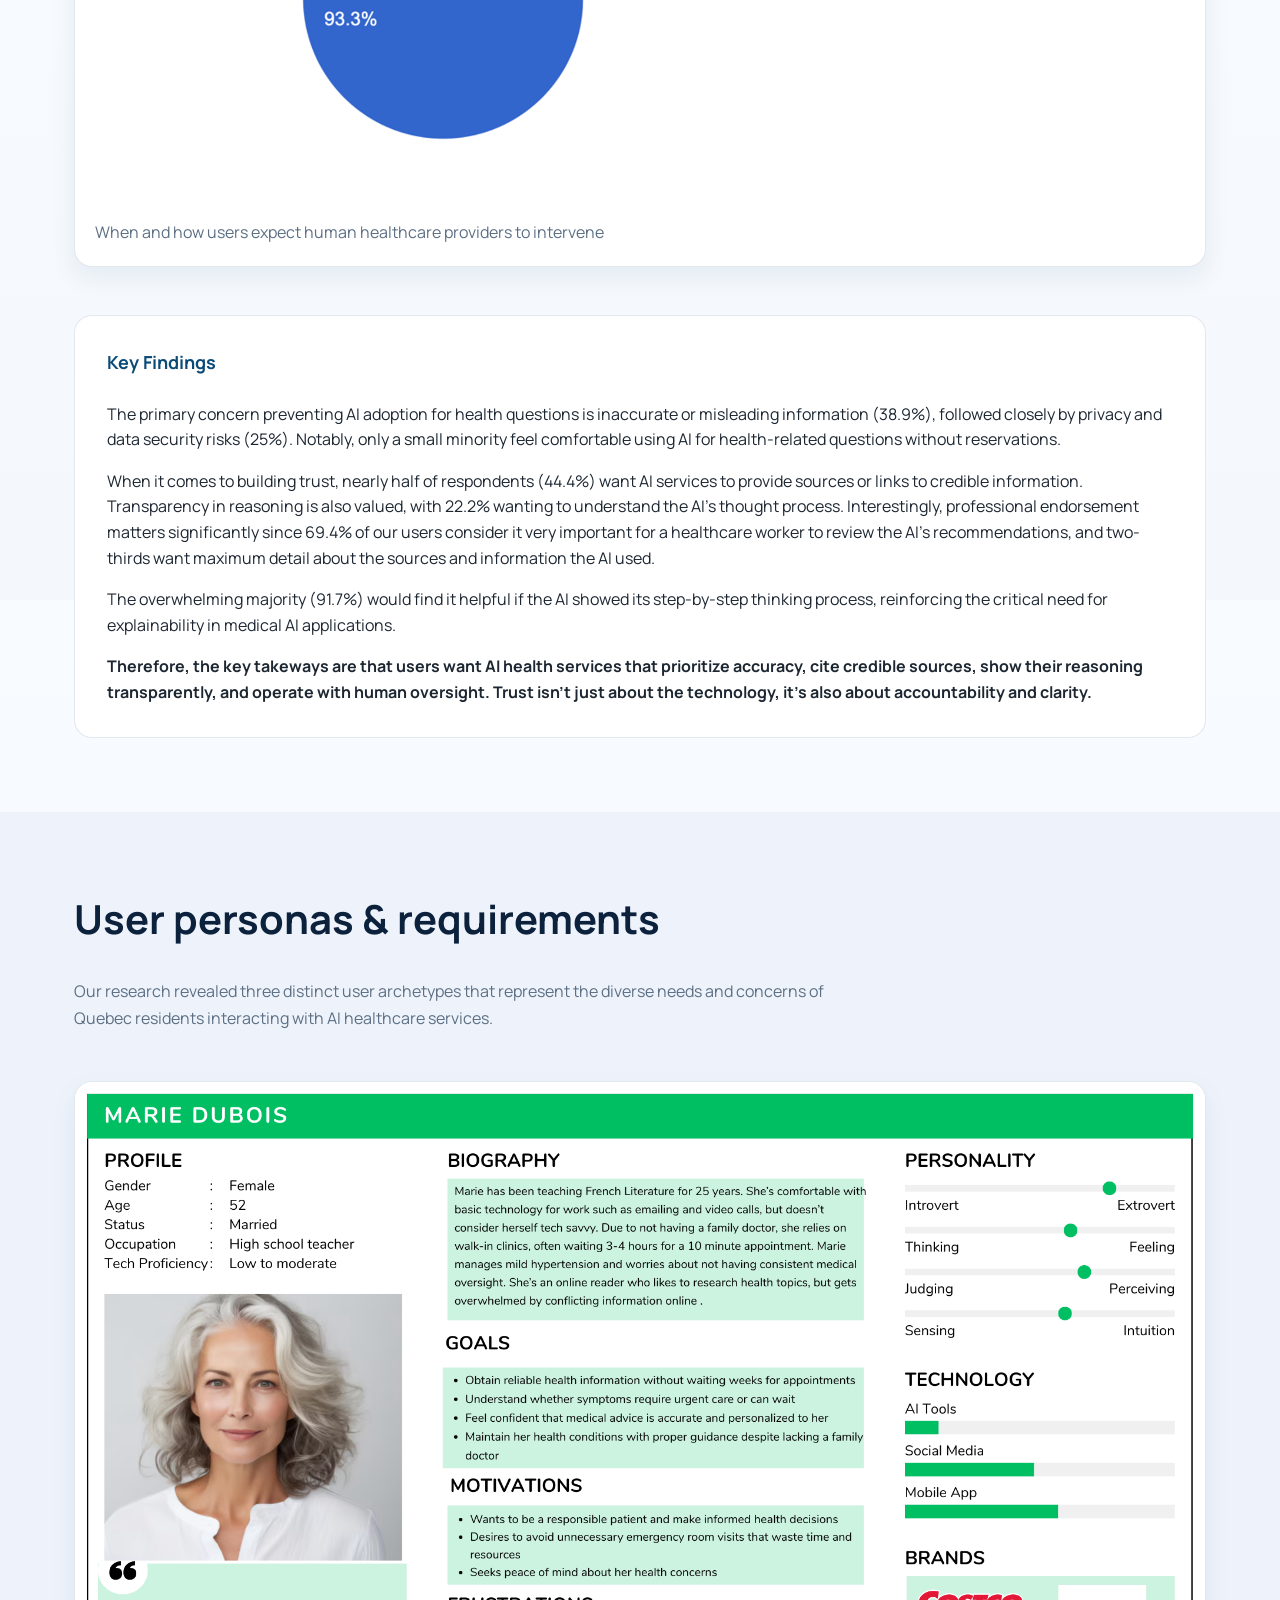
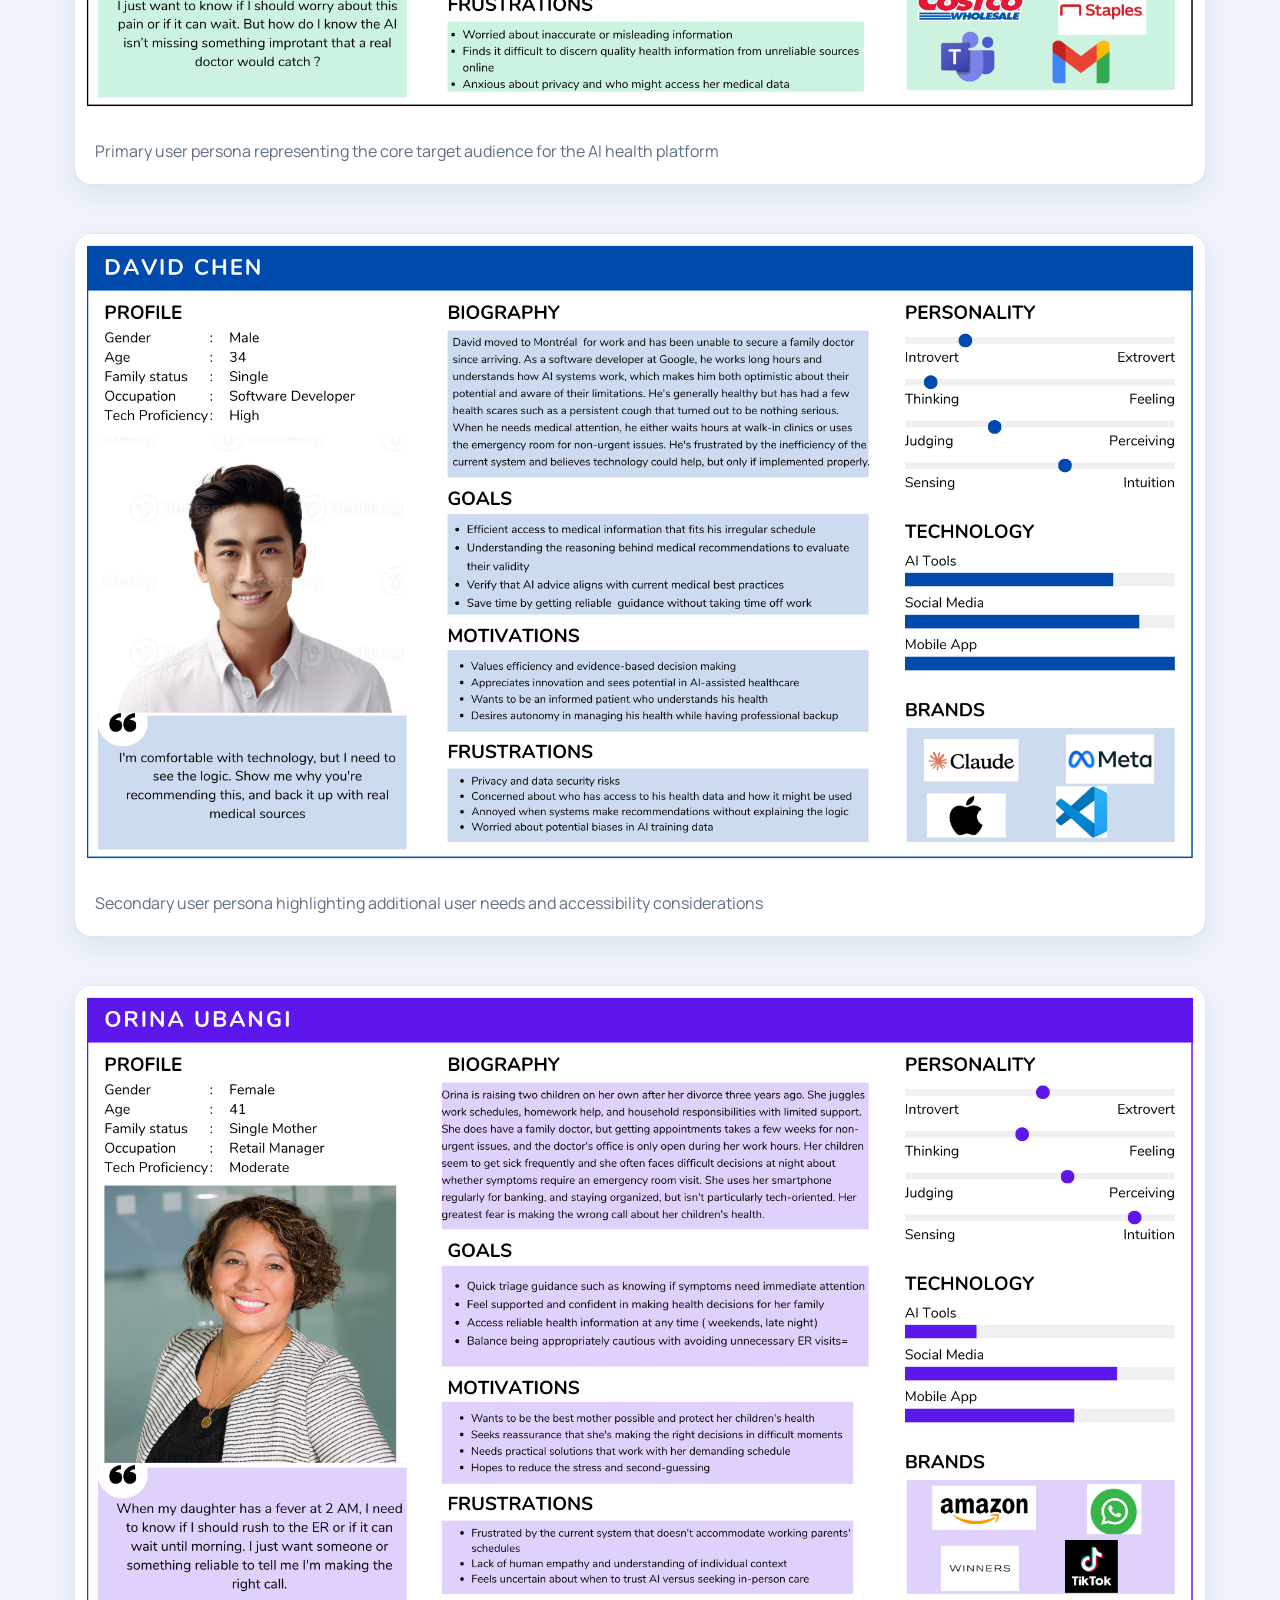
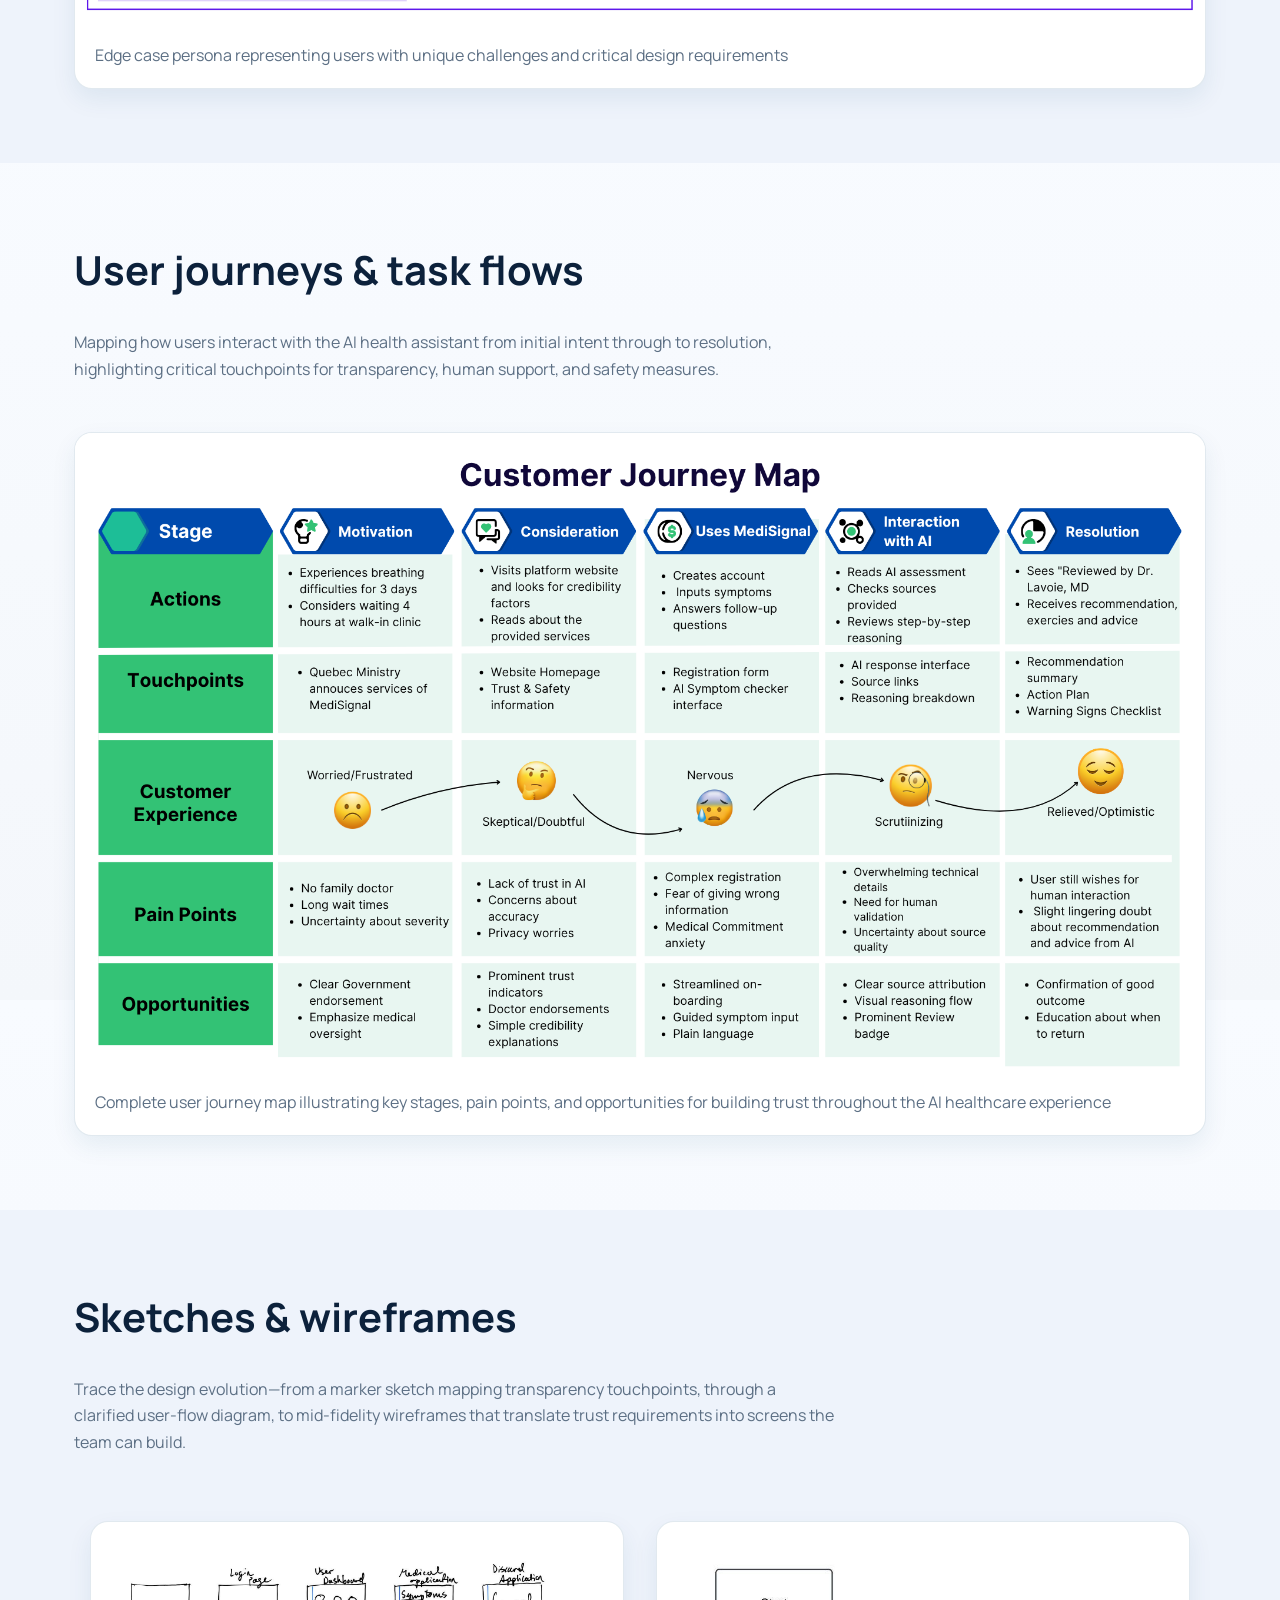
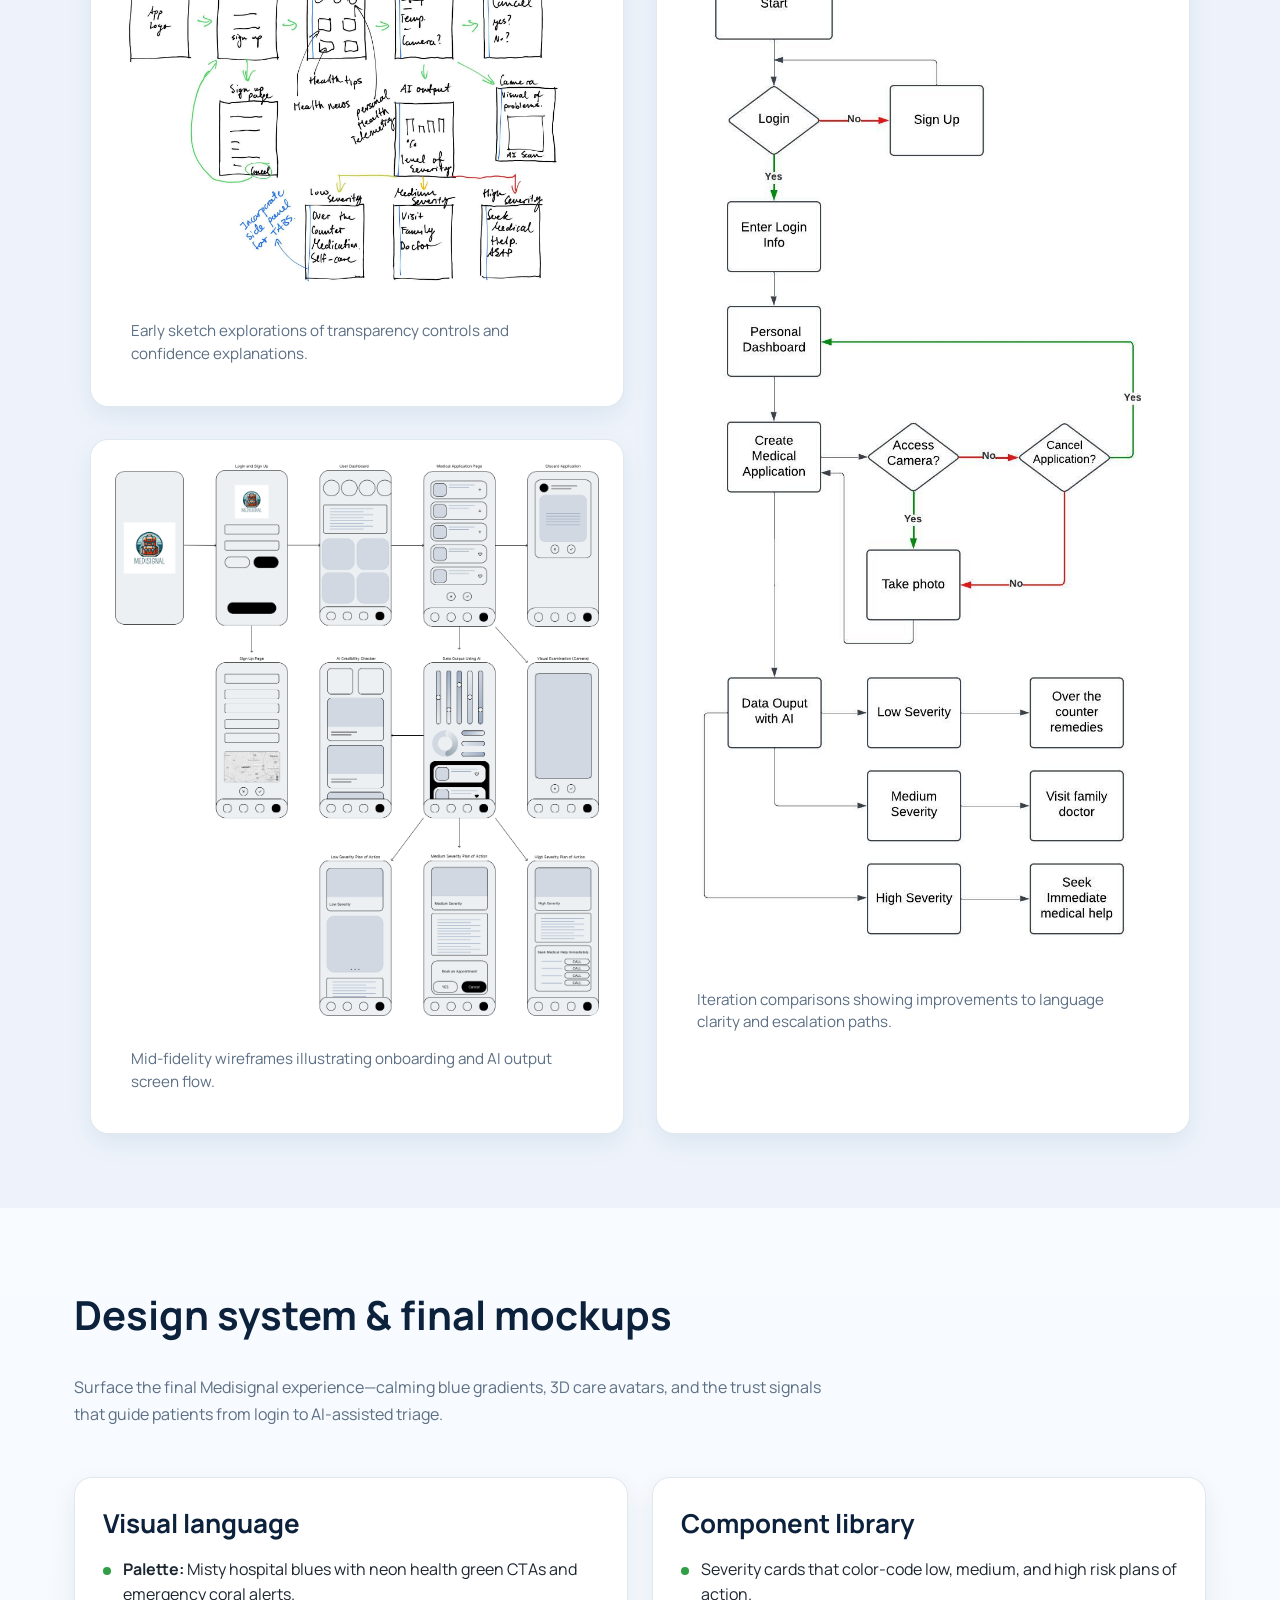
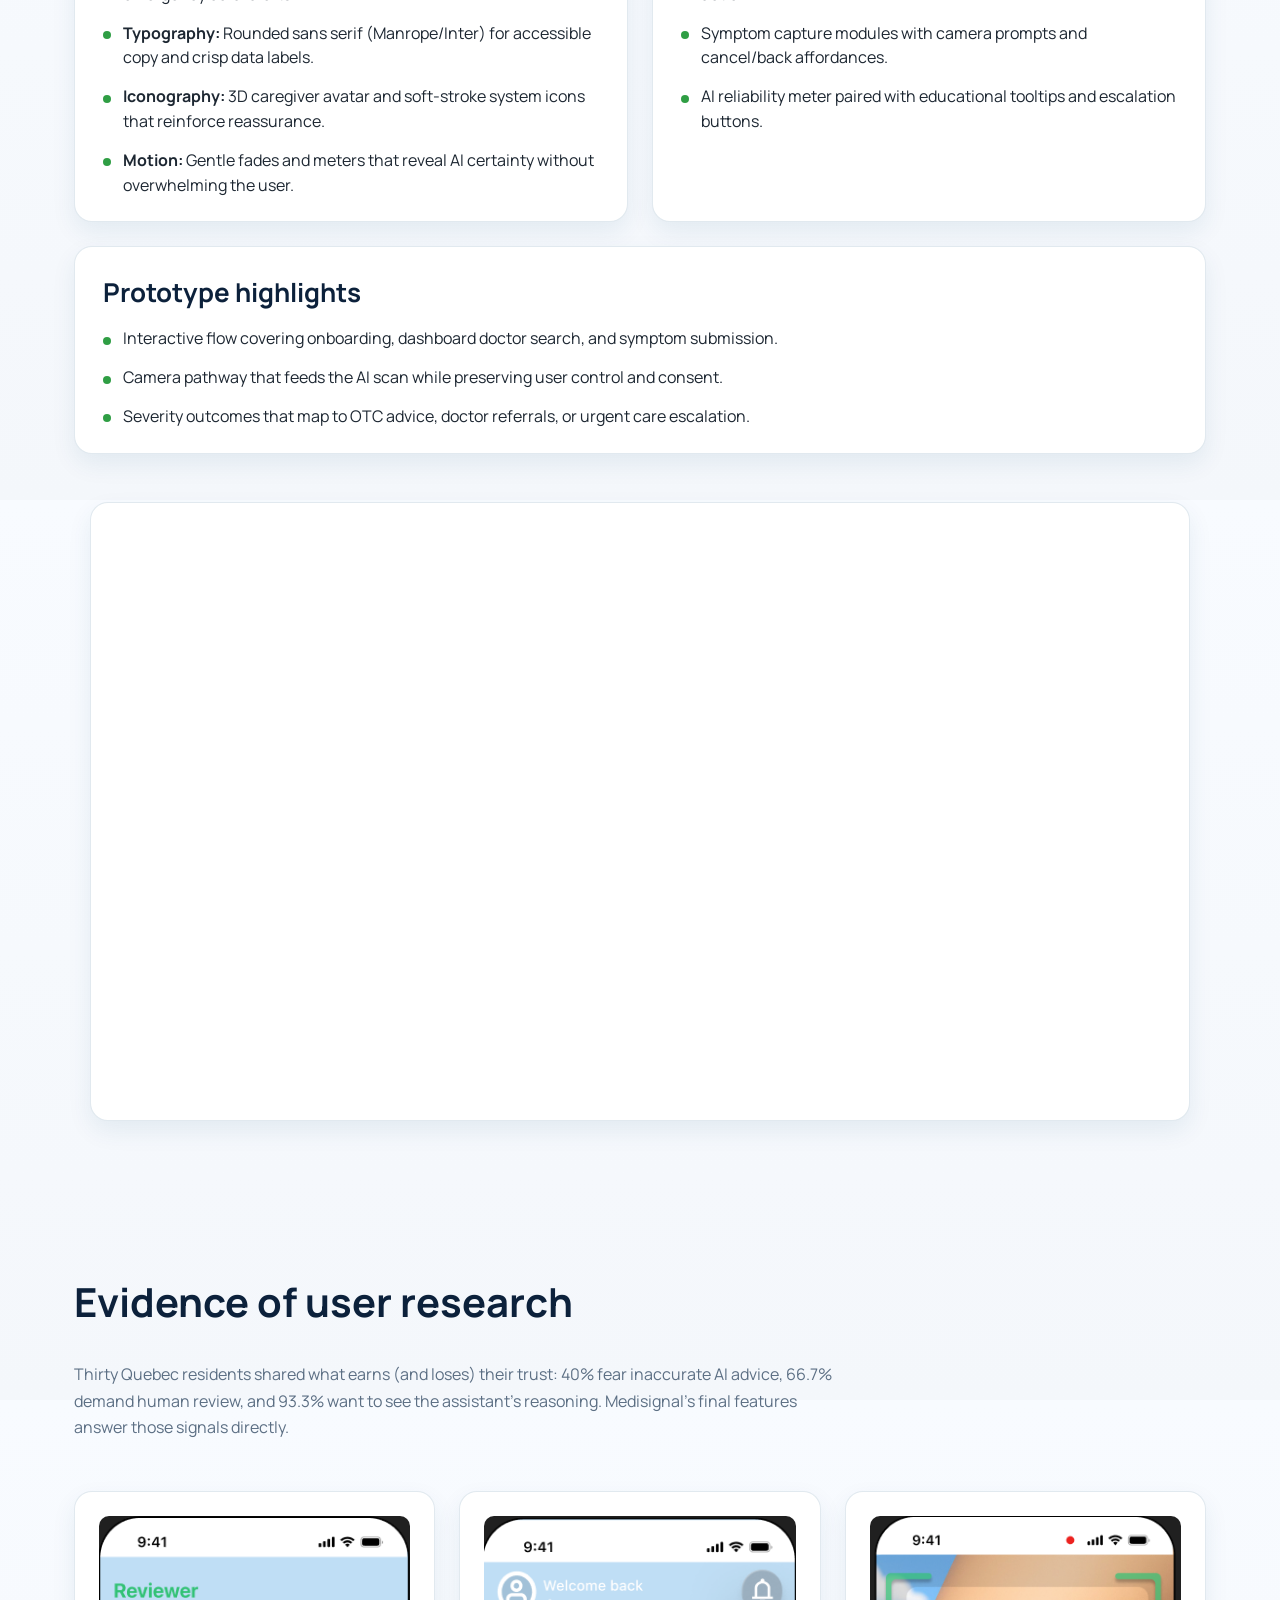
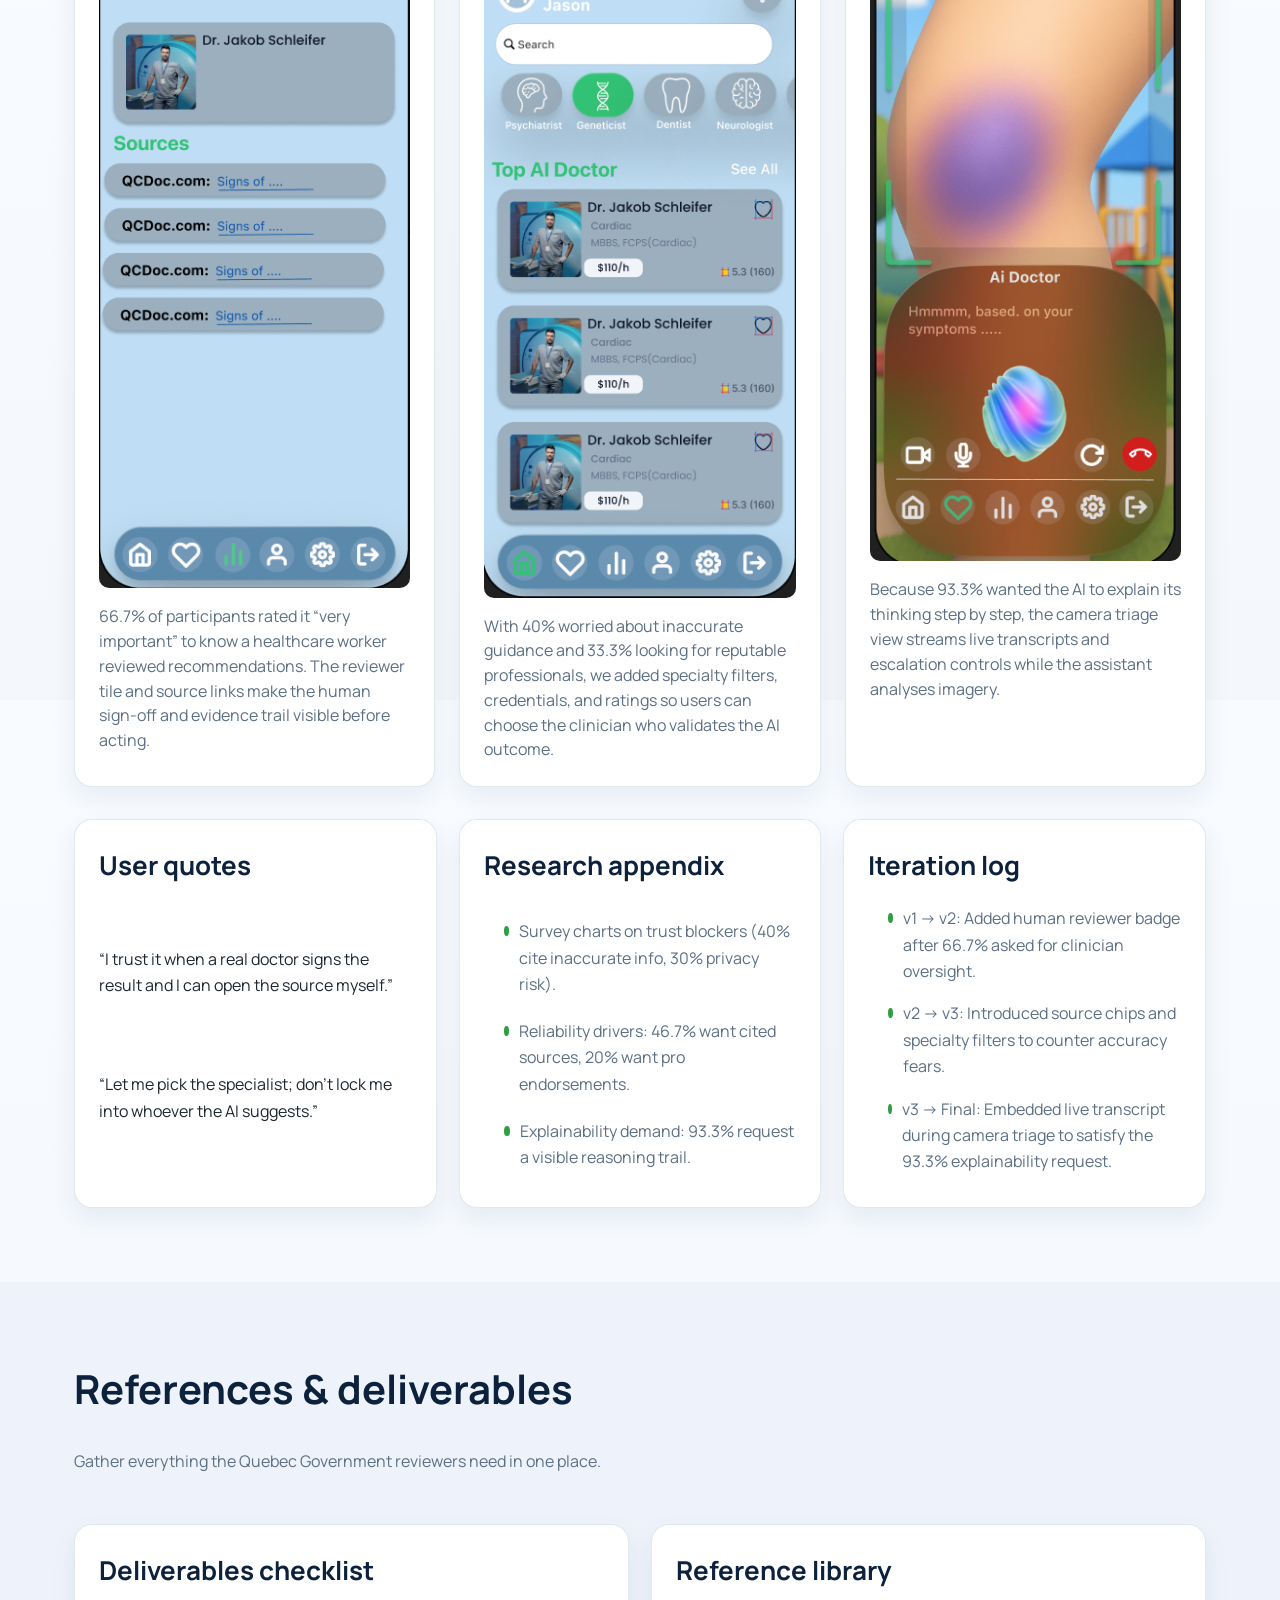
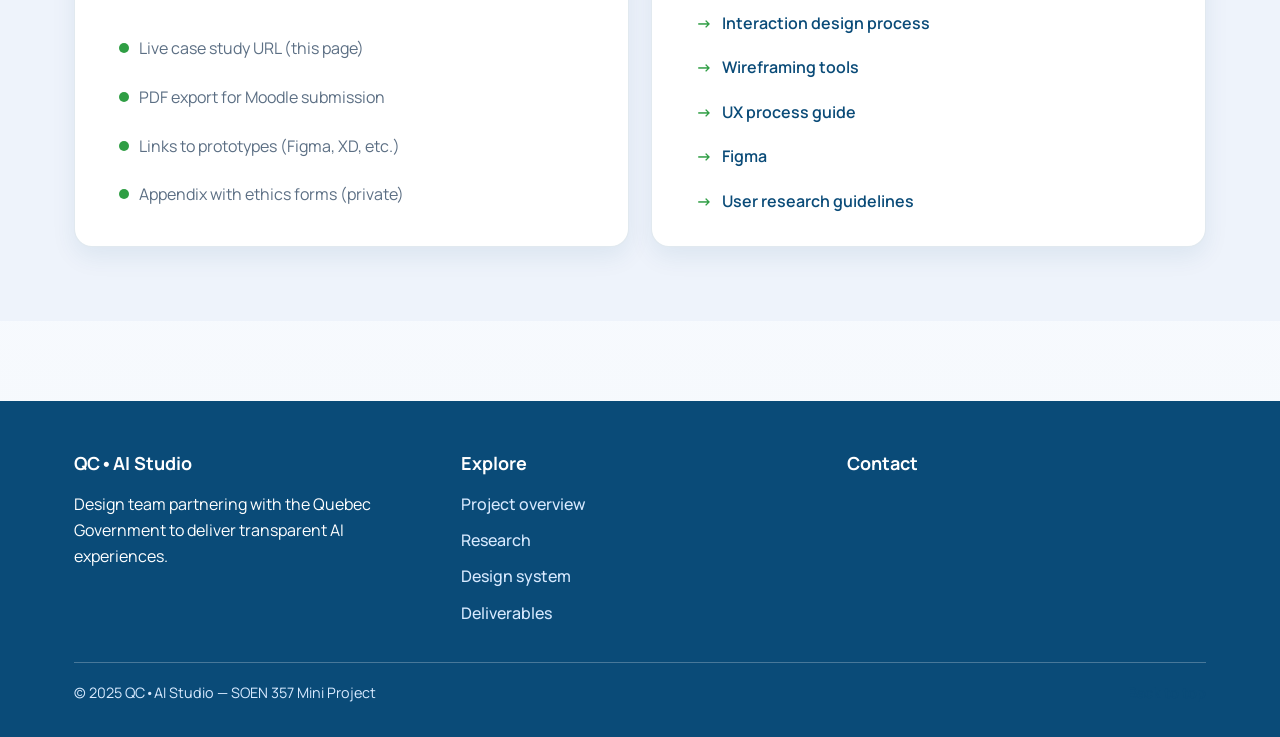
==== commit 6f415d39: "centered nav bar" ====
--- a/index.html
+++ b/index.html
@@ -20,12 +20,12 @@
       </a>
       <nav class="site-nav" id="primary-nav" aria-label="Primary navigation">
         <ul>
-          <li><a href="#overview">Overview</a></li>
+          <li><a href="#overview" aria-current="page">Overview</a></li>
           <li><a href="#research">Research</a></li>
           <li><a href="#personas">Personas</a></li>
           <li><a href="#journeys">Journey</a></li>
           <li><a href="#wireframes">Sketches</a></li>
-          <li><a href="#design">Design </a></li>
+          <li><a href="#design">Design</a></li>
           <li><a href="#evidence">Evidence</a></li>
           <li><a href="#references">Deliverables</a></li>
         </ul>
@@ -390,5 +390,23 @@
       </div>
     </div>
   </footer>
+  <script>
+  const links = [...document.querySelectorAll('.site-nav a')];
+  const sections = links
+    .map(a => document.querySelector(a.getAttribute('href')))
+    .filter(Boolean);
+
+  const io = new IntersectionObserver(entries => {
+    // pick the most visible section
+    const visible = entries
+      .filter(e => e.isIntersecting)
+      .sort((a,b) => b.intersectionRatio - a.intersectionRatio)[0];
+    if (!visible) return;
+    const id = '#' + visible.target.id;
+    links.forEach(a => a.classList.toggle('is-active', a.getAttribute('href') === id));
+  }, { rootMargin: '-20% 0px -60% 0px', threshold: [0, 0.25, 0.5, 0.75, 1] });
+
+  sections.forEach(sec => io.observe(sec));
+</script>
 </body>
 </html>
--- a/index.css
+++ b/index.css
@@ -93,7 +93,9 @@
   background: rgba(255,255,255,0.95);
   box-shadow: 0 1px 0 var(--border);
   backdrop-filter: blur(10px);
-}
+  padding-block: 6px;
+}
+
 .topline{
   background: var(--primary);
   color: #e1effb;
@@ -129,7 +131,7 @@
 } */
  /* Make logo icon-only feel like a badge */
 .brand--icon-only {
-  padding: 8px;                      /* badge padding */
+  padding: 10px;                      /* badge padding */
   border-radius: 9999px;             /* fully rounded */
   background: rgba(10, 75, 120, 0.06); /* soft tint that matches your palette */
   box-shadow: 0 4px 14px rgba(10, 75, 120, 0.18);
@@ -139,8 +141,8 @@
 
 /* Slightly larger logo + circular crop */
 .brand--icon-only .brand-icon {
-  width: 44px;   /* bump from default ~32px */
-  height: 44px;
+  width: 48px;   /* bump from default ~32px */
+  height: 48px;
   border-radius: 50%;
   display: block;
 }
@@ -155,7 +157,7 @@
 }
 
 /* Keep nav pushed to the right even without brand text width */
-.site-nav { margin-left: auto; }
+.site-nav{ margin-left: 0 !important; justify-self: center; }
 
 /* (Optional) reduce header height a touch since we lost text bulk */
 .site-header { padding-block: 10px; }
@@ -176,22 +178,54 @@
 .site-nav ul{
   list-style: none;
   display: flex;
-  gap: 26px;
+  gap: 28px;                     /* tighter, even rhythm */
   padding: 0;
   margin: 0;
+  align-items: center;
 }
 .site-nav a{
-  color: var(--text);
-  padding-bottom: 8px;
-  border-bottom: 2px solid transparent;
-}
+  position: relative;
+  display: inline-block;
+  padding: 8px 2px;              /* compact tap target without tall header */
+  color: var(--heading);
+  font-weight: 600;
+  letter-spacing: .015em;
+  text-decoration: none;
+  border-bottom: none;           /* we’ll use a custom indicator instead */
+  transition: color .18s ease, transform .18s ease;
+}
+
 .site-nav a:hover,
-.site-nav a:focus{ color: var(--primary); border-bottom-color: var(--accent); text-decoration: none; }
-
-.site-header .header-main {
-  display: flex;
+.site-nav a:focus-visible{
+  color: var(--primary);
+  transform: translateY(-1px);
+  outline: none;
+}
+
+.site-header .header-main{
+  display: grid;
+  grid-template-columns: auto 1fr auto;  /* logo | nav | (future actions) */
   align-items: center;
   gap: 20px;
+  padding: 14px 0;
+}
+
+.site-nav a::after{
+  content: "";
+  position: absolute;
+  left: 50%;
+  bottom: -6px;
+  width: 0;
+  height: 3px;
+  background: linear-gradient(90deg, var(--primary), var(--accent));
+  border-radius: 6px;
+  transform: translateX(-50%);
+  transition: width .18s ease;
+}
+.site-nav a:hover::after,
+.site-nav a[aria-current="page"]::after,
+.site-nav a.is-active::after{
+  width: 70%;
 }
 
 .header-actions{ display: flex; align-items: center; gap: 16px; }
@@ -607,3 +641,22 @@
   .hero-meta{ flex-direction: column; align-items: flex-start; }
   .stats-banner{ padding: 24px; }
 }
+
+@media (max-width: 900px){
+  .header-main{
+    grid-template-columns: auto 1fr;     /* logo | nav */
+  }
+  .site-nav{
+    justify-self: start;
+    width: 100%;
+  }
+  .site-nav ul{
+    overflow-x: auto;
+    gap: 20px;
+    padding-bottom: 6px;
+    scrollbar-width: none;               /* Firefox */
+    -ms-overflow-style: none;            /* IE/Edge */
+    mask-image: linear-gradient(90deg, transparent 0, black 24px, black calc(100% - 24px), transparent 100%);
+  }
+  .site-nav ul::-webkit-scrollbar{ display: none; } /* WebKit */
+}
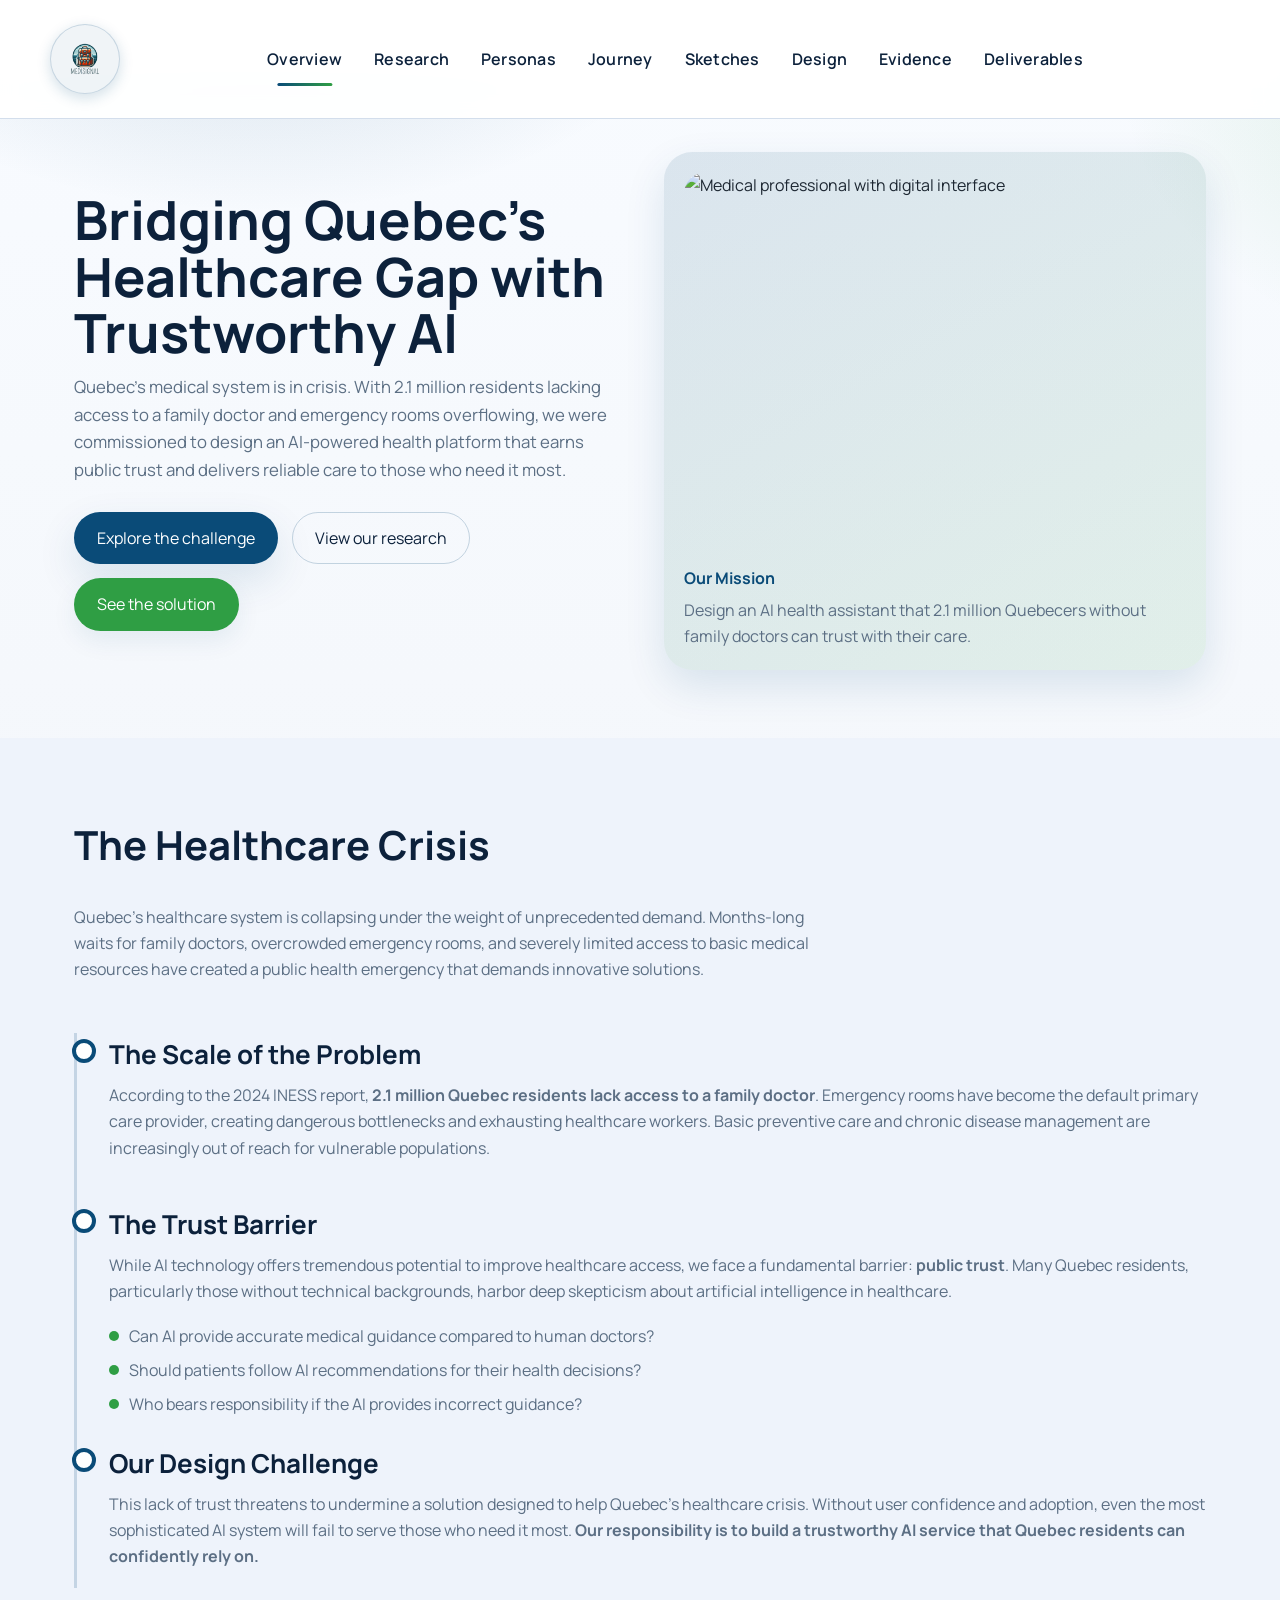
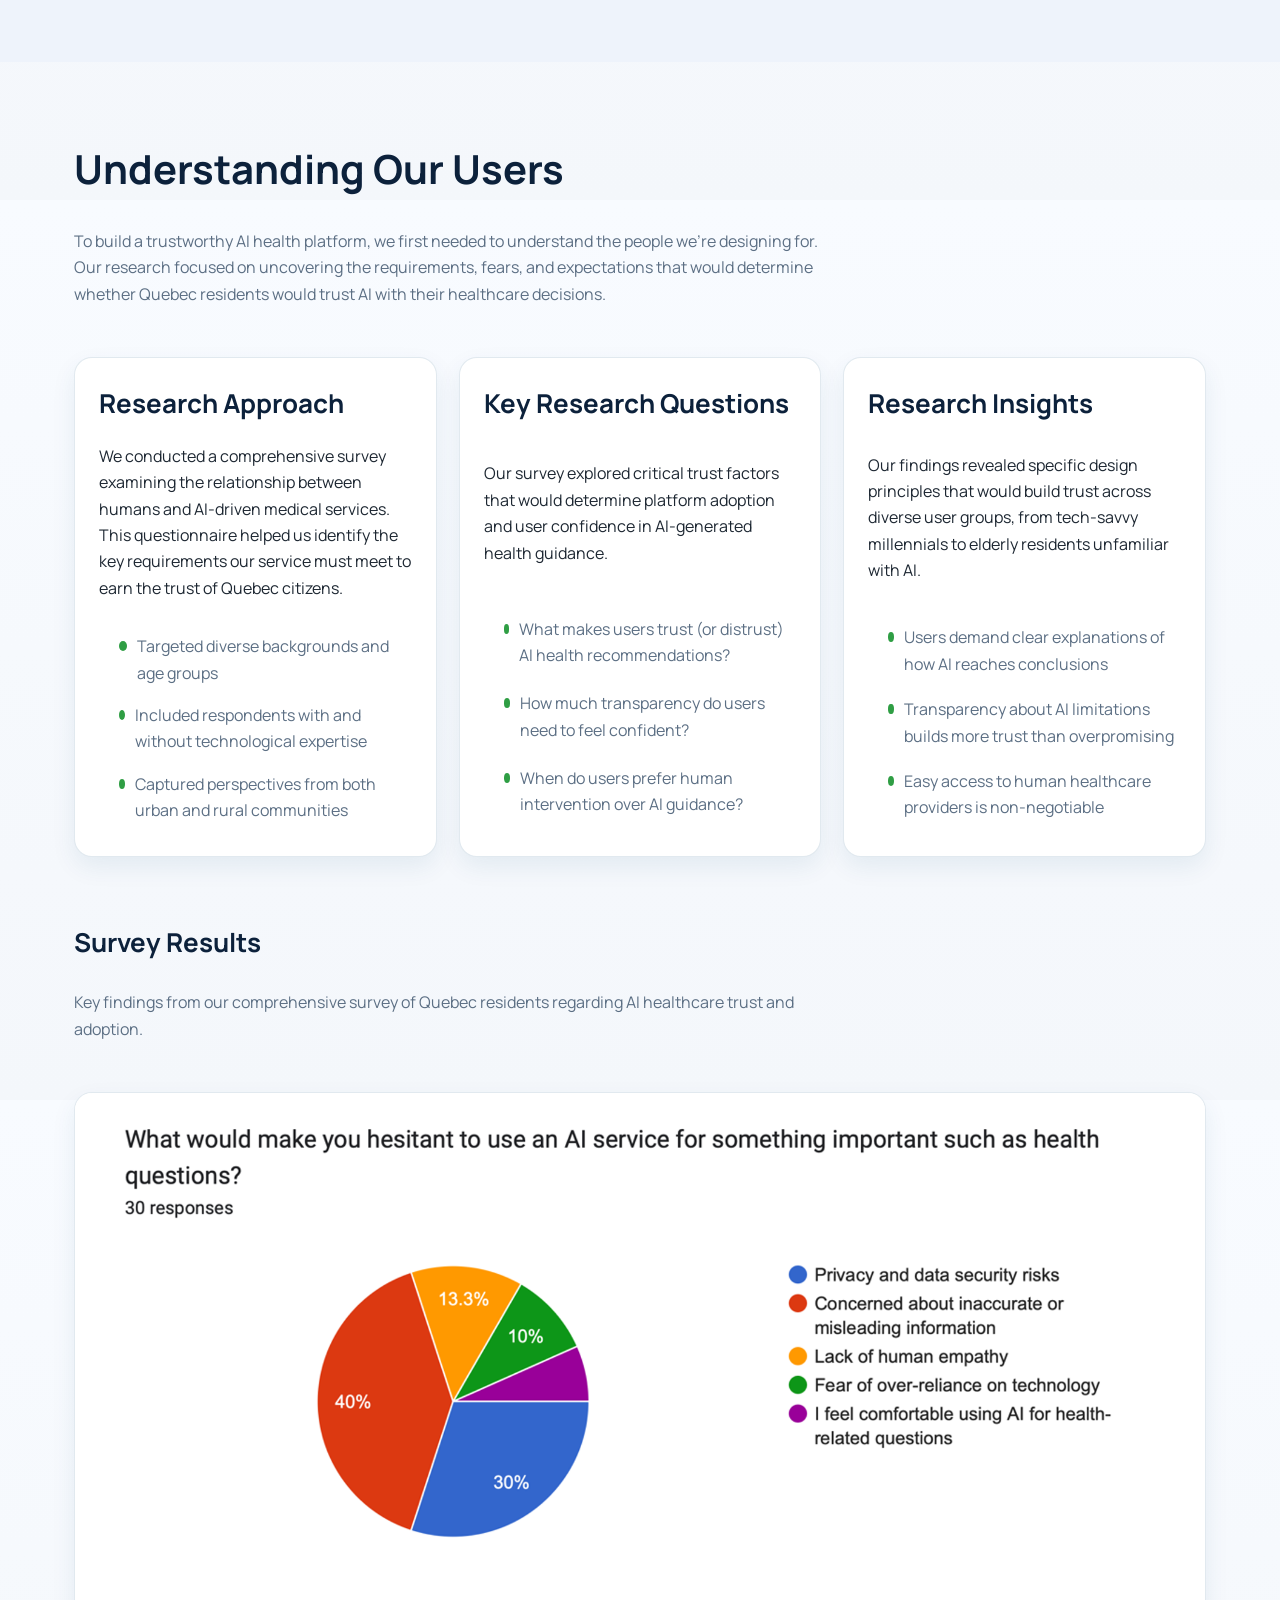
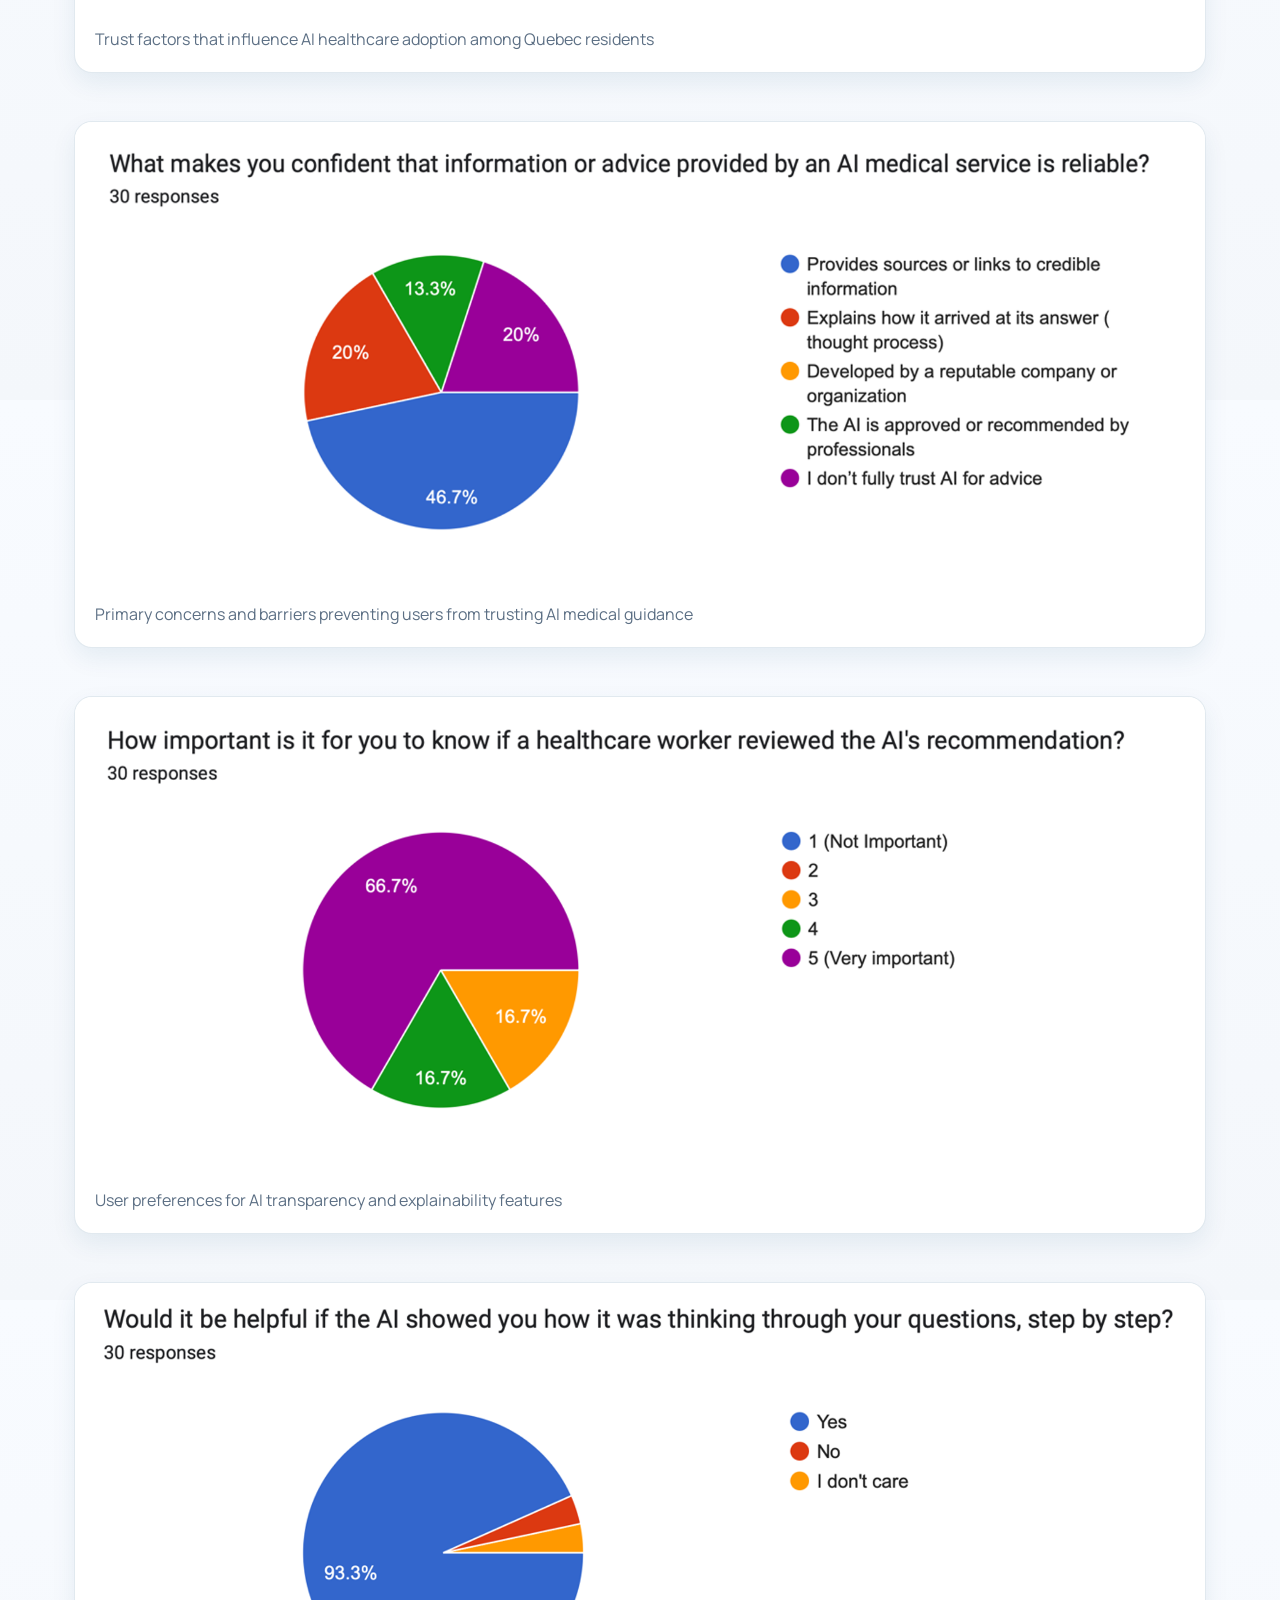
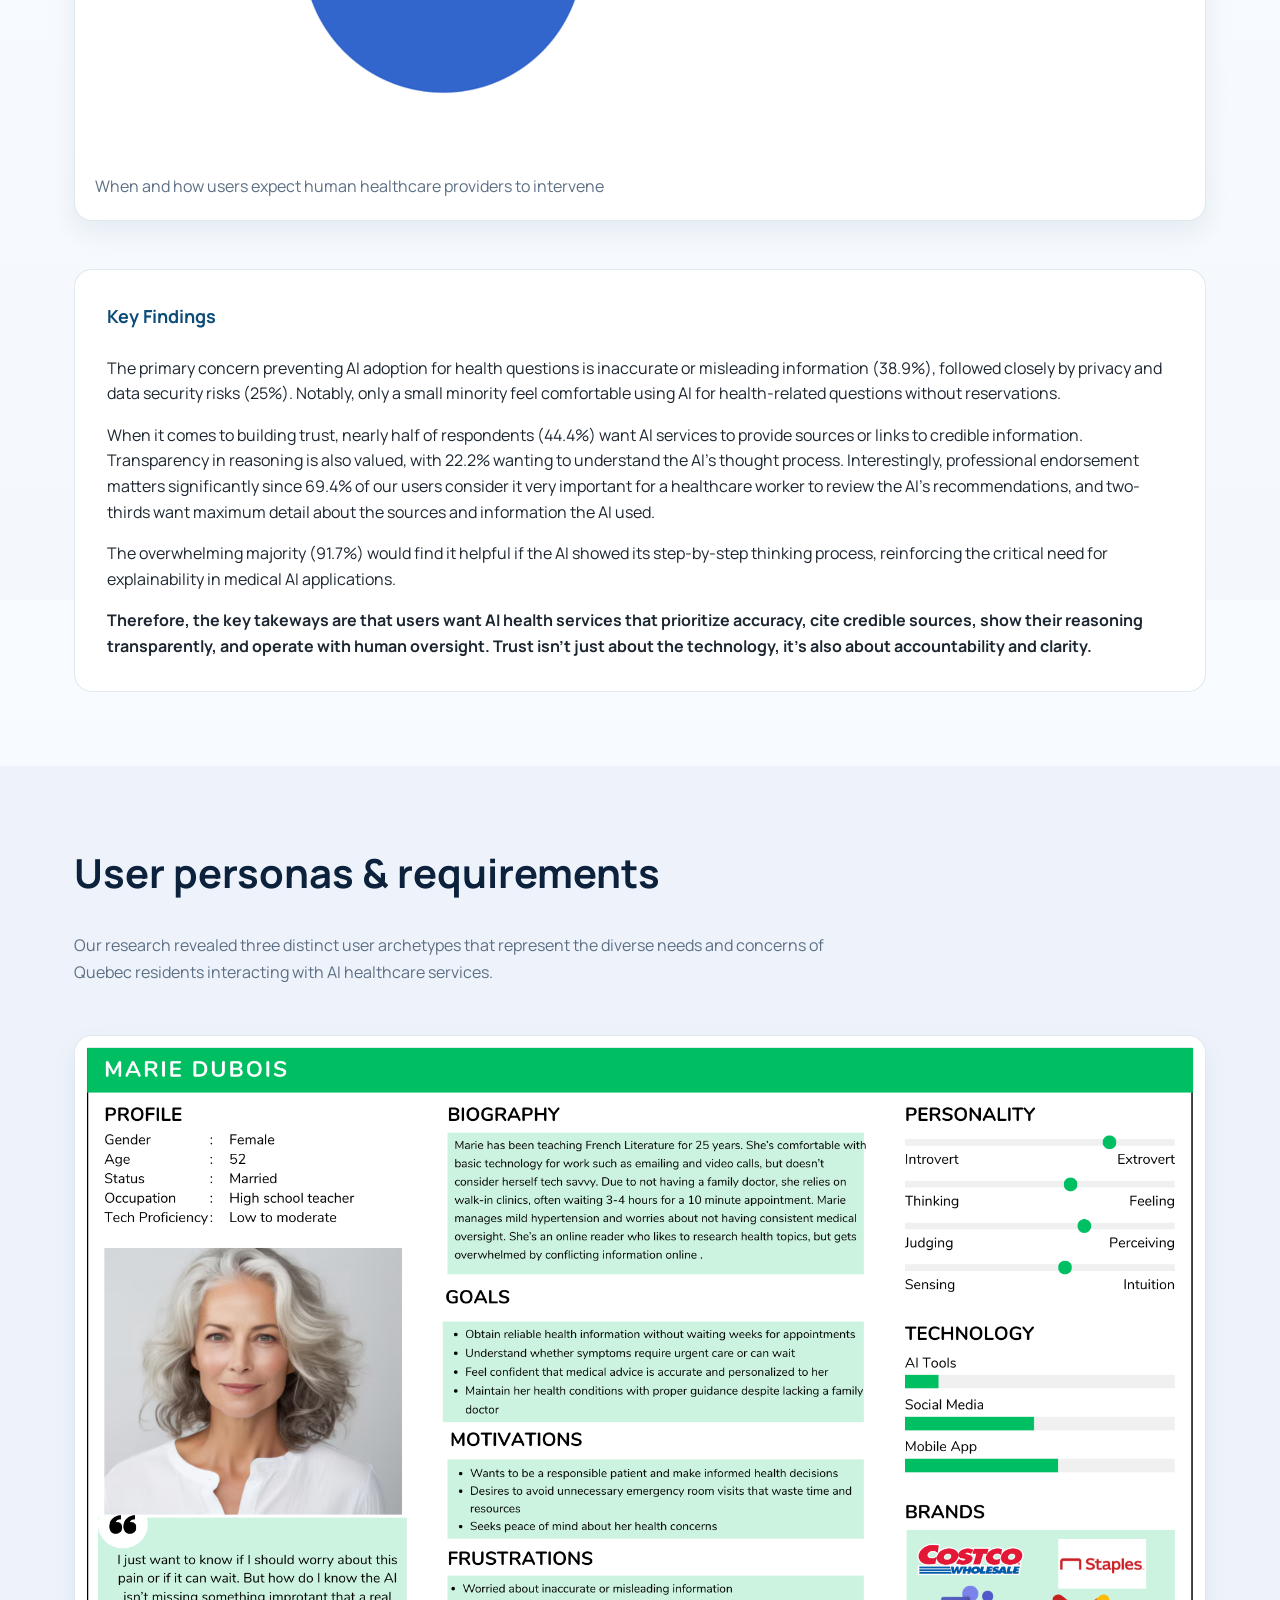
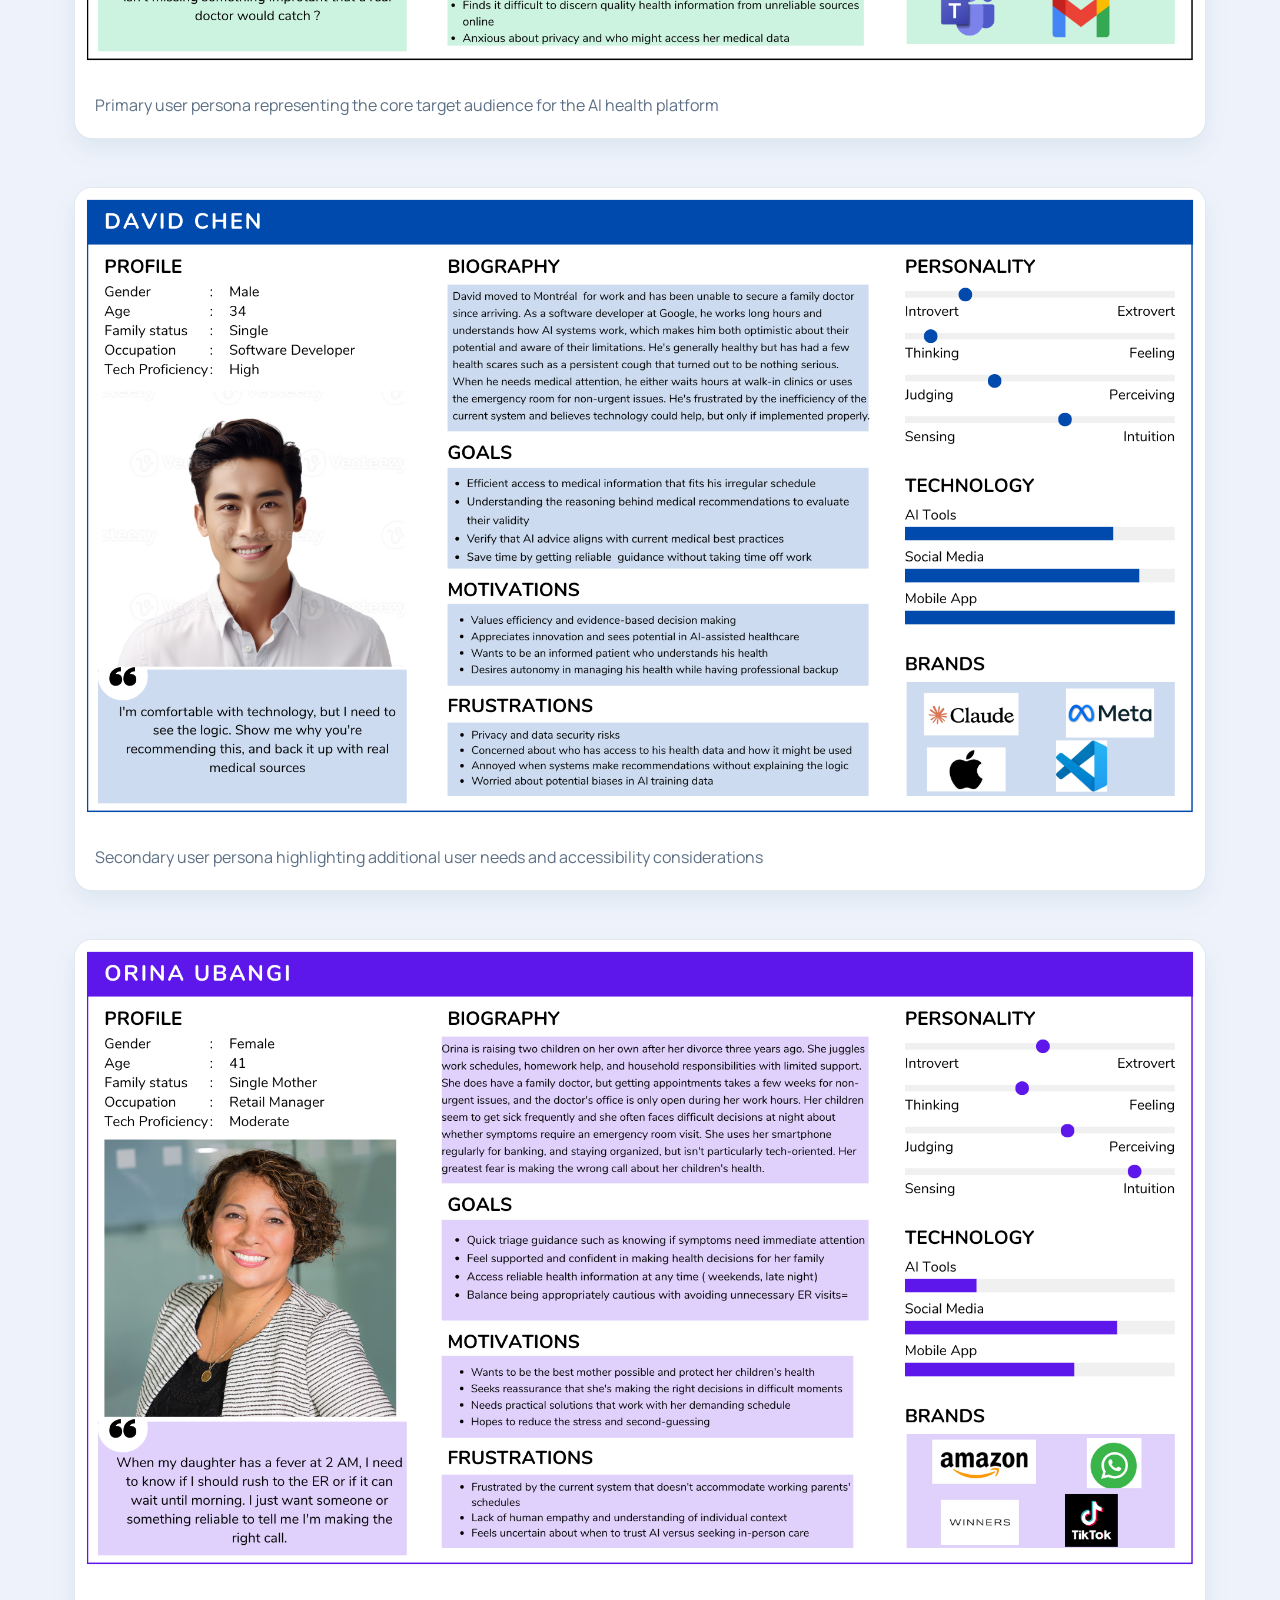
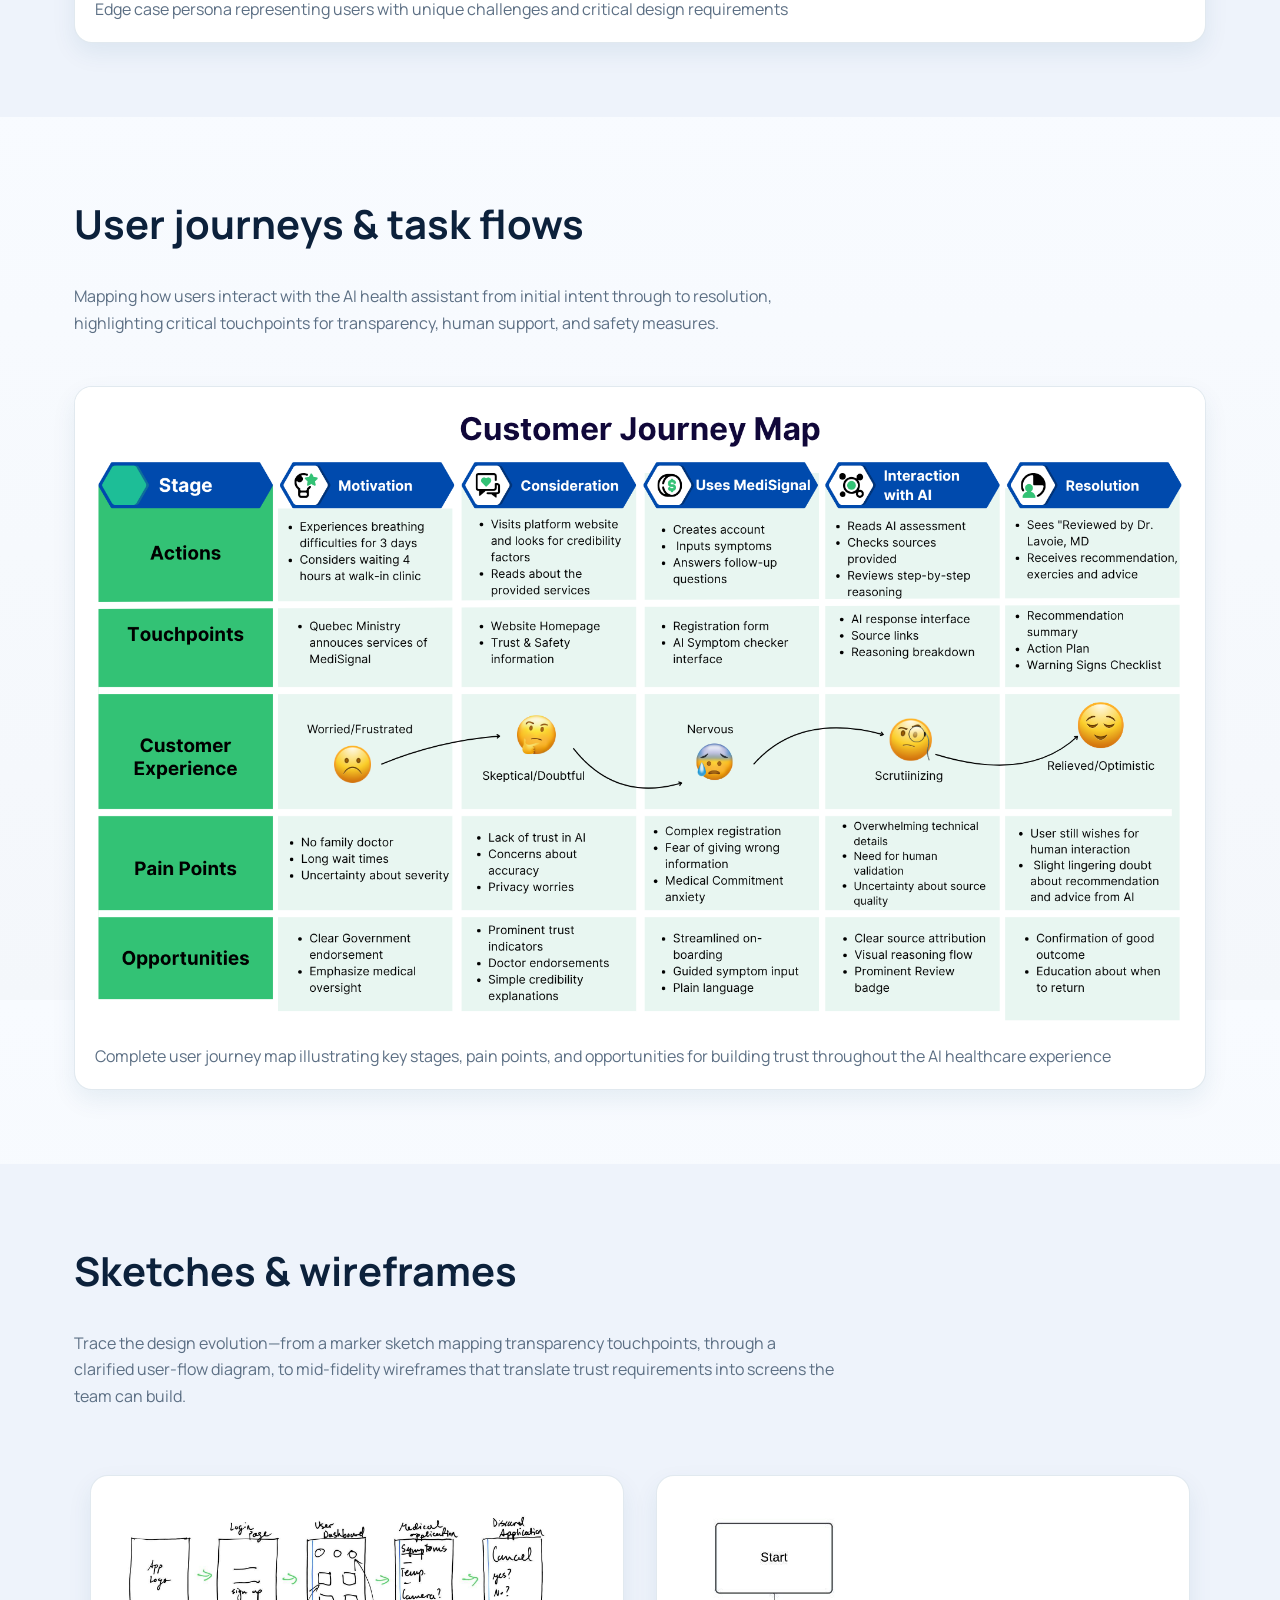
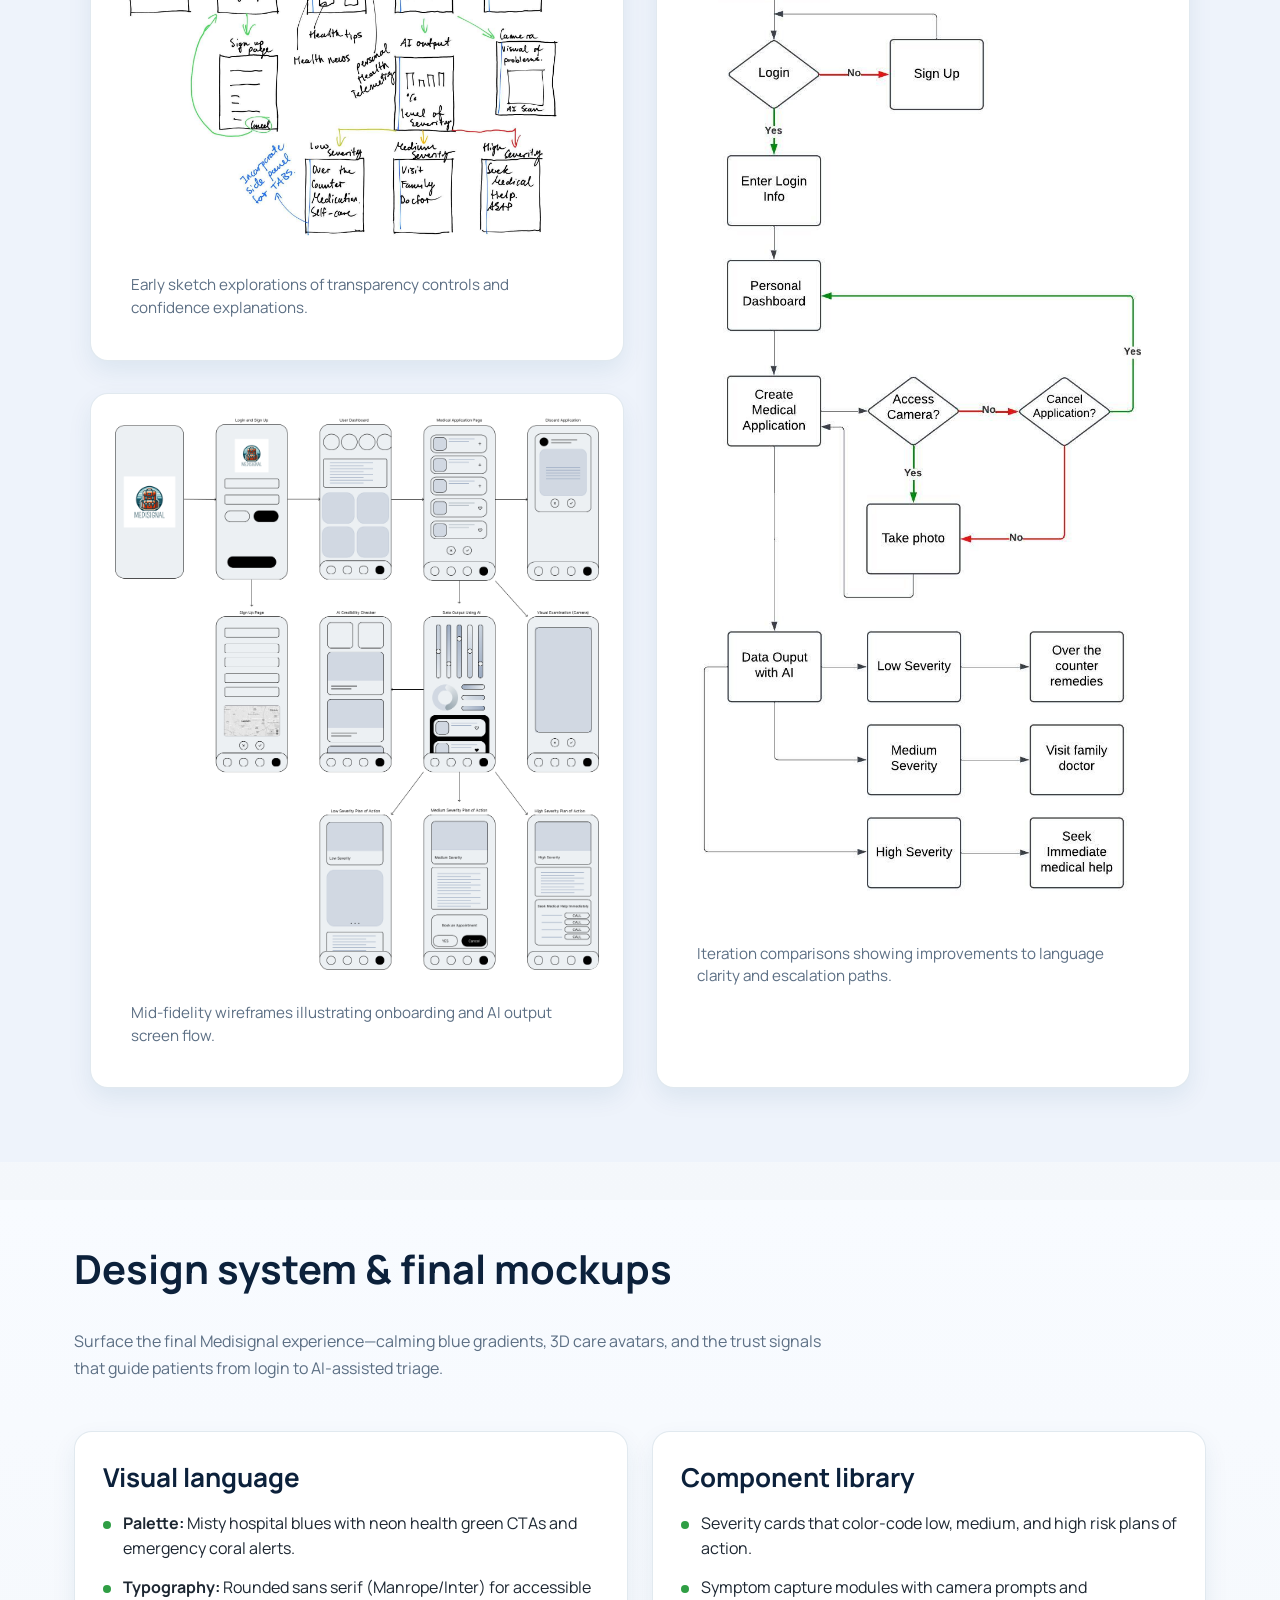
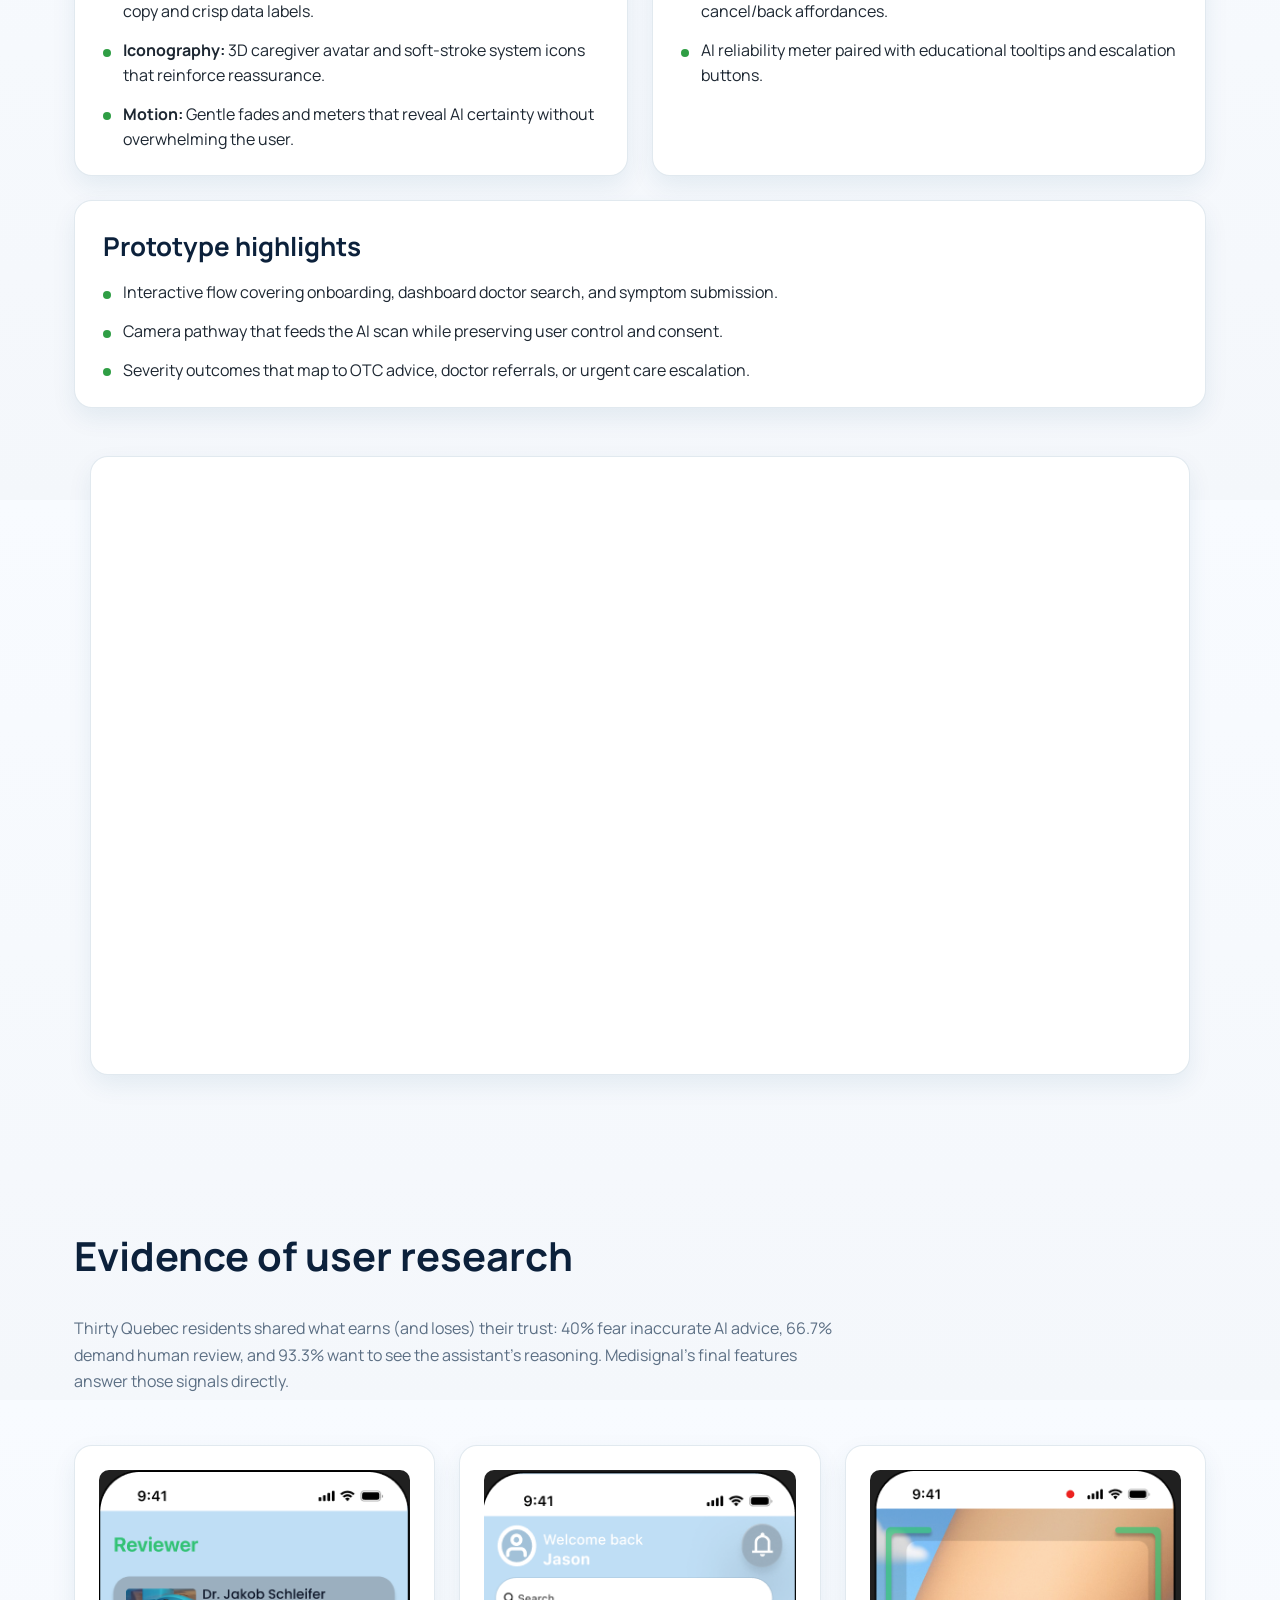
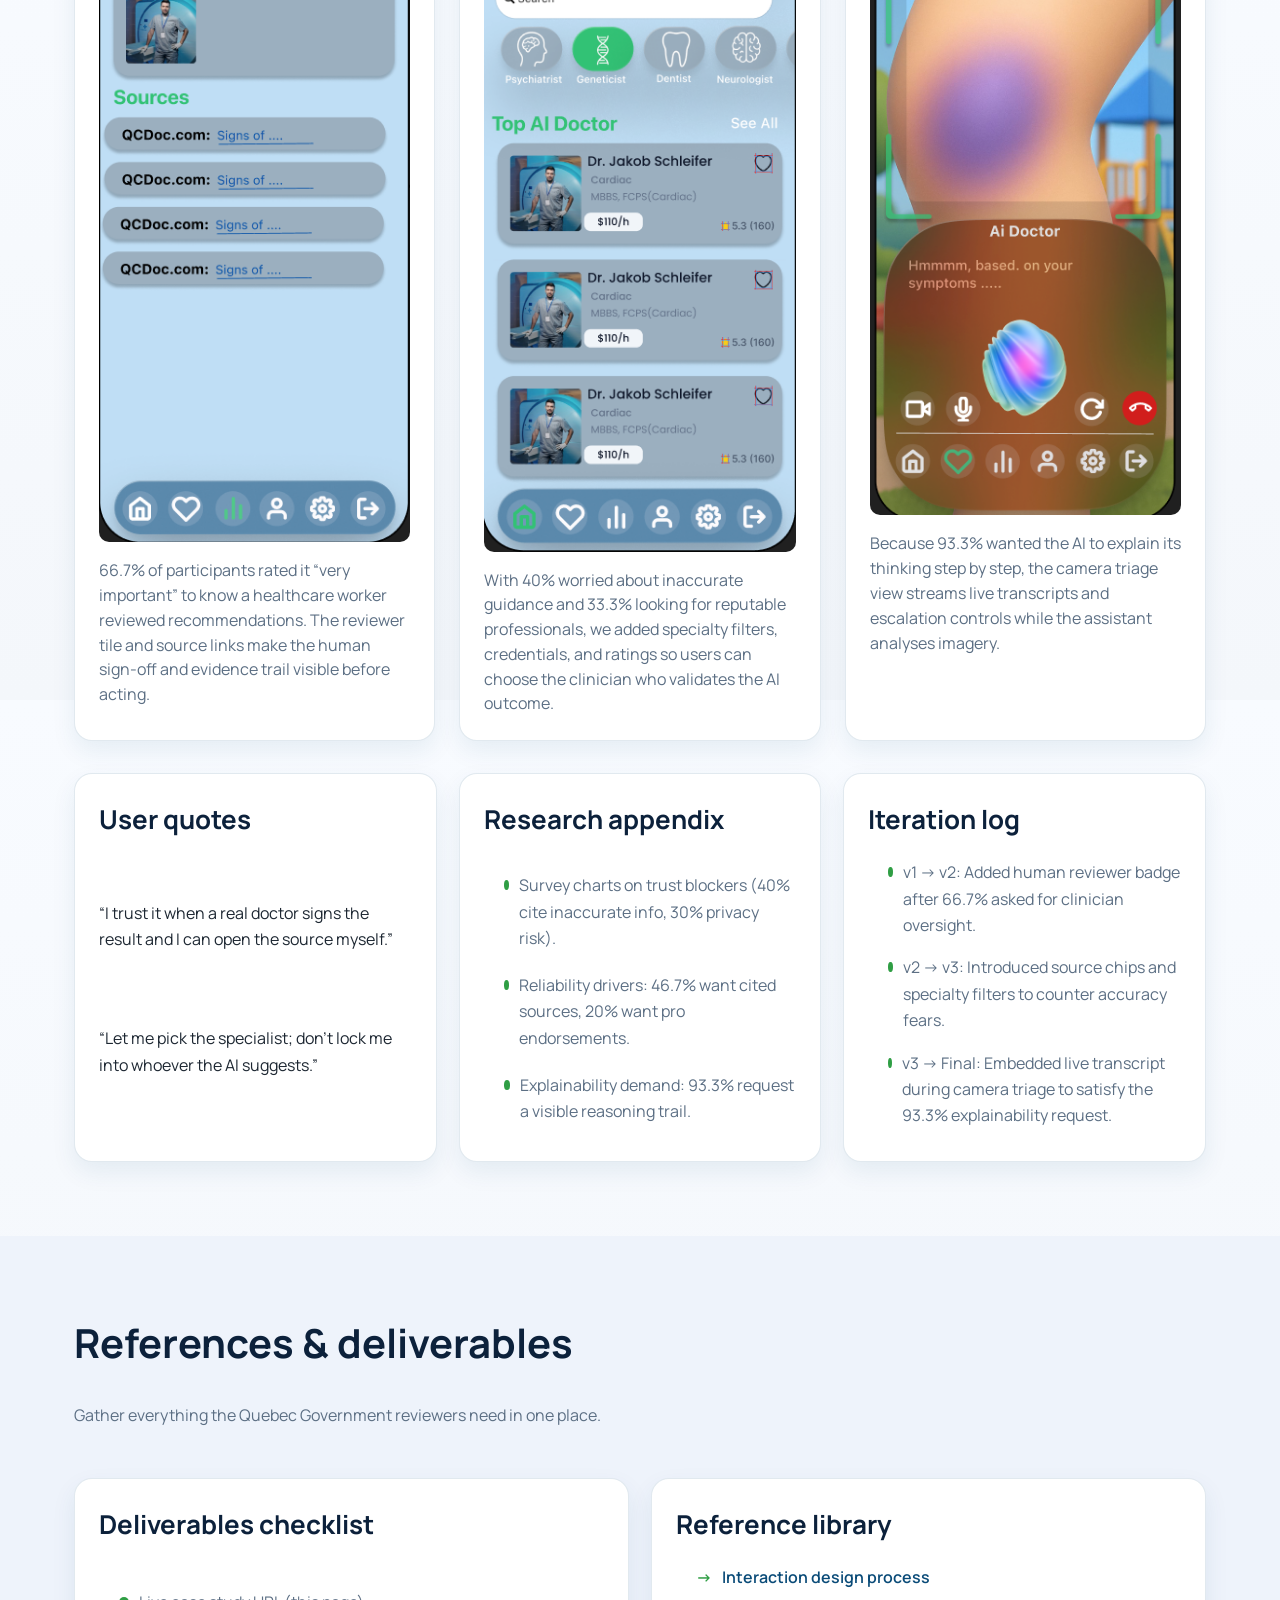
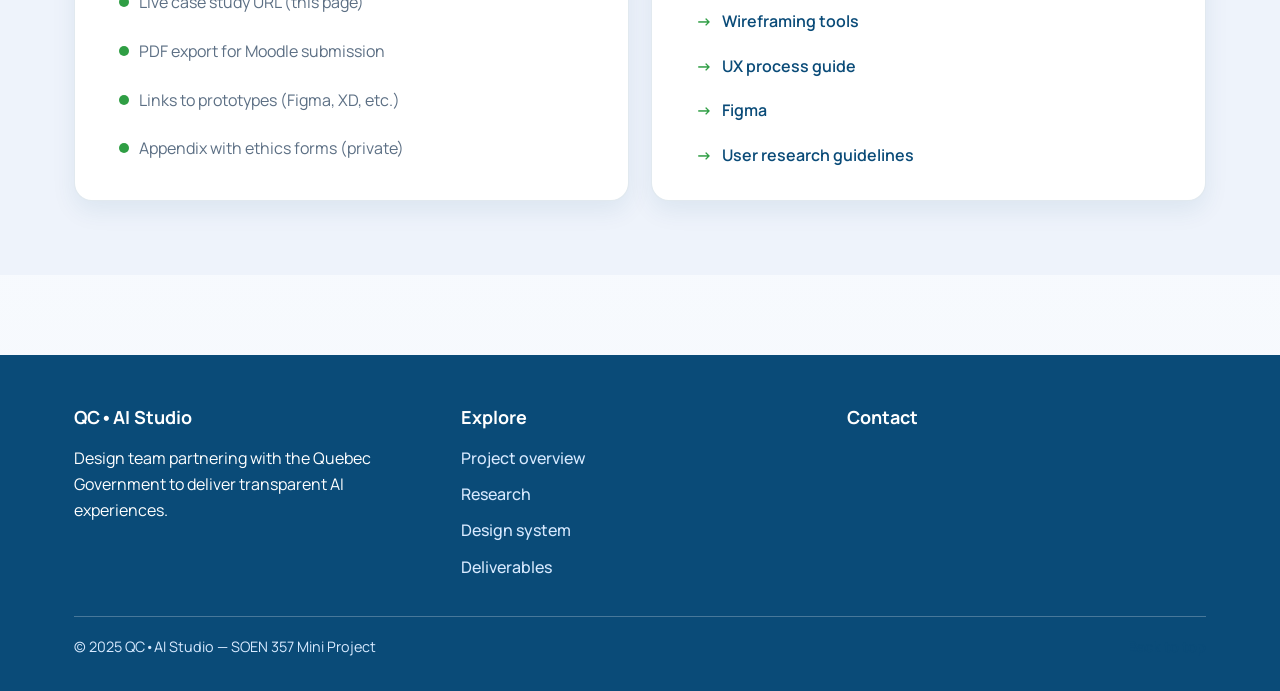
==== commit d55b9727: "Made the nav bar fixed" ====
--- a/index.html
+++ b/index.html
@@ -391,22 +391,38 @@
     </div>
   </footer>
   <script>
-  const links = [...document.querySelectorAll('.site-nav a')];
-  const sections = links
-    .map(a => document.querySelector(a.getAttribute('href')))
-    .filter(Boolean);
-
-  const io = new IntersectionObserver(entries => {
-    // pick the most visible section
-    const visible = entries
-      .filter(e => e.isIntersecting)
-      .sort((a,b) => b.intersectionRatio - a.intersectionRatio)[0];
-    if (!visible) return;
-    const id = '#' + visible.target.id;
-    links.forEach(a => a.classList.toggle('is-active', a.getAttribute('href') === id));
-  }, { rootMargin: '-20% 0px -60% 0px', threshold: [0, 0.25, 0.5, 0.75, 1] });
-
-  sections.forEach(sec => io.observe(sec));
-</script>
+    const links = [...document.querySelectorAll('.site-nav a')];
+    const sections = links
+      .map(a => document.querySelector(a.getAttribute('href')))
+      .filter(Boolean);
+
+    const io = new IntersectionObserver(entries => {
+      // pick the most visible section
+      const visible = entries
+        .filter(e => e.isIntersecting)
+        .sort((a,b) => b.intersectionRatio - a.intersectionRatio)[0];
+      if (!visible) return;
+      const id = '#' + visible.target.id;
+      links.forEach(a => a.classList.toggle('is-active', a.getAttribute('href') === id));
+    }, { rootMargin: '-20% 0px -60% 0px', threshold: [0, 0.25, 0.5, 0.75, 1] });
+
+    sections.forEach(sec => io.observe(sec));
+  </script>
+  <script>
+    const header = document.querySelector('.site-header');
+    function setHeaderVar(){
+      const h = header.offsetHeight;
+      document.documentElement.style.setProperty('--header-h', h + 'px');
+      // also update body padding if you used it there
+      document.body.style.paddingTop = 'var(--header-h)';
+    }
+    setHeaderVar();
+    addEventListener('resize', setHeaderVar);
+
+    // Shadow on scroll
+    addEventListener('scroll', () => {
+      header.classList.toggle('scrolled', scrollY > 4);
+    }, { passive: true });
+  </script>
 </body>
 </html>
--- a/index.css
+++ b/index.css
@@ -33,6 +33,7 @@
   line-height: 1.65;
   -webkit-font-smoothing: antialiased;
   -moz-osx-font-smoothing: grayscale;
+  --header-h: 72px; padding-top: var(--header-h);
 }
 
 img{ max-width: 100%; height: auto; display: block; border-radius: 14px; }
@@ -87,13 +88,19 @@
 .skip-link:focus{ left: 16px; top: 16px; outline: none; box-shadow: var(--shadow); }
 
 .site-header{
-  position: sticky;
-  top: 0;
+  position: fixed;
+  top: 0; left: 0; right: 0;
   z-index: 90;
   background: rgba(255,255,255,0.95);
   box-shadow: 0 1px 0 var(--border);
   backdrop-filter: blur(10px);
+  box-shadow: 0 1px 0 var(--border);
   padding-block: 6px;
+}
+
+.site-header.scrolled{
+  background: rgba(255,255,255,0.96);
+  box-shadow: 0 6px 22px rgba(10,75,120,0.12), 0 1px 0 var(--border);
 }
 
 .topline{
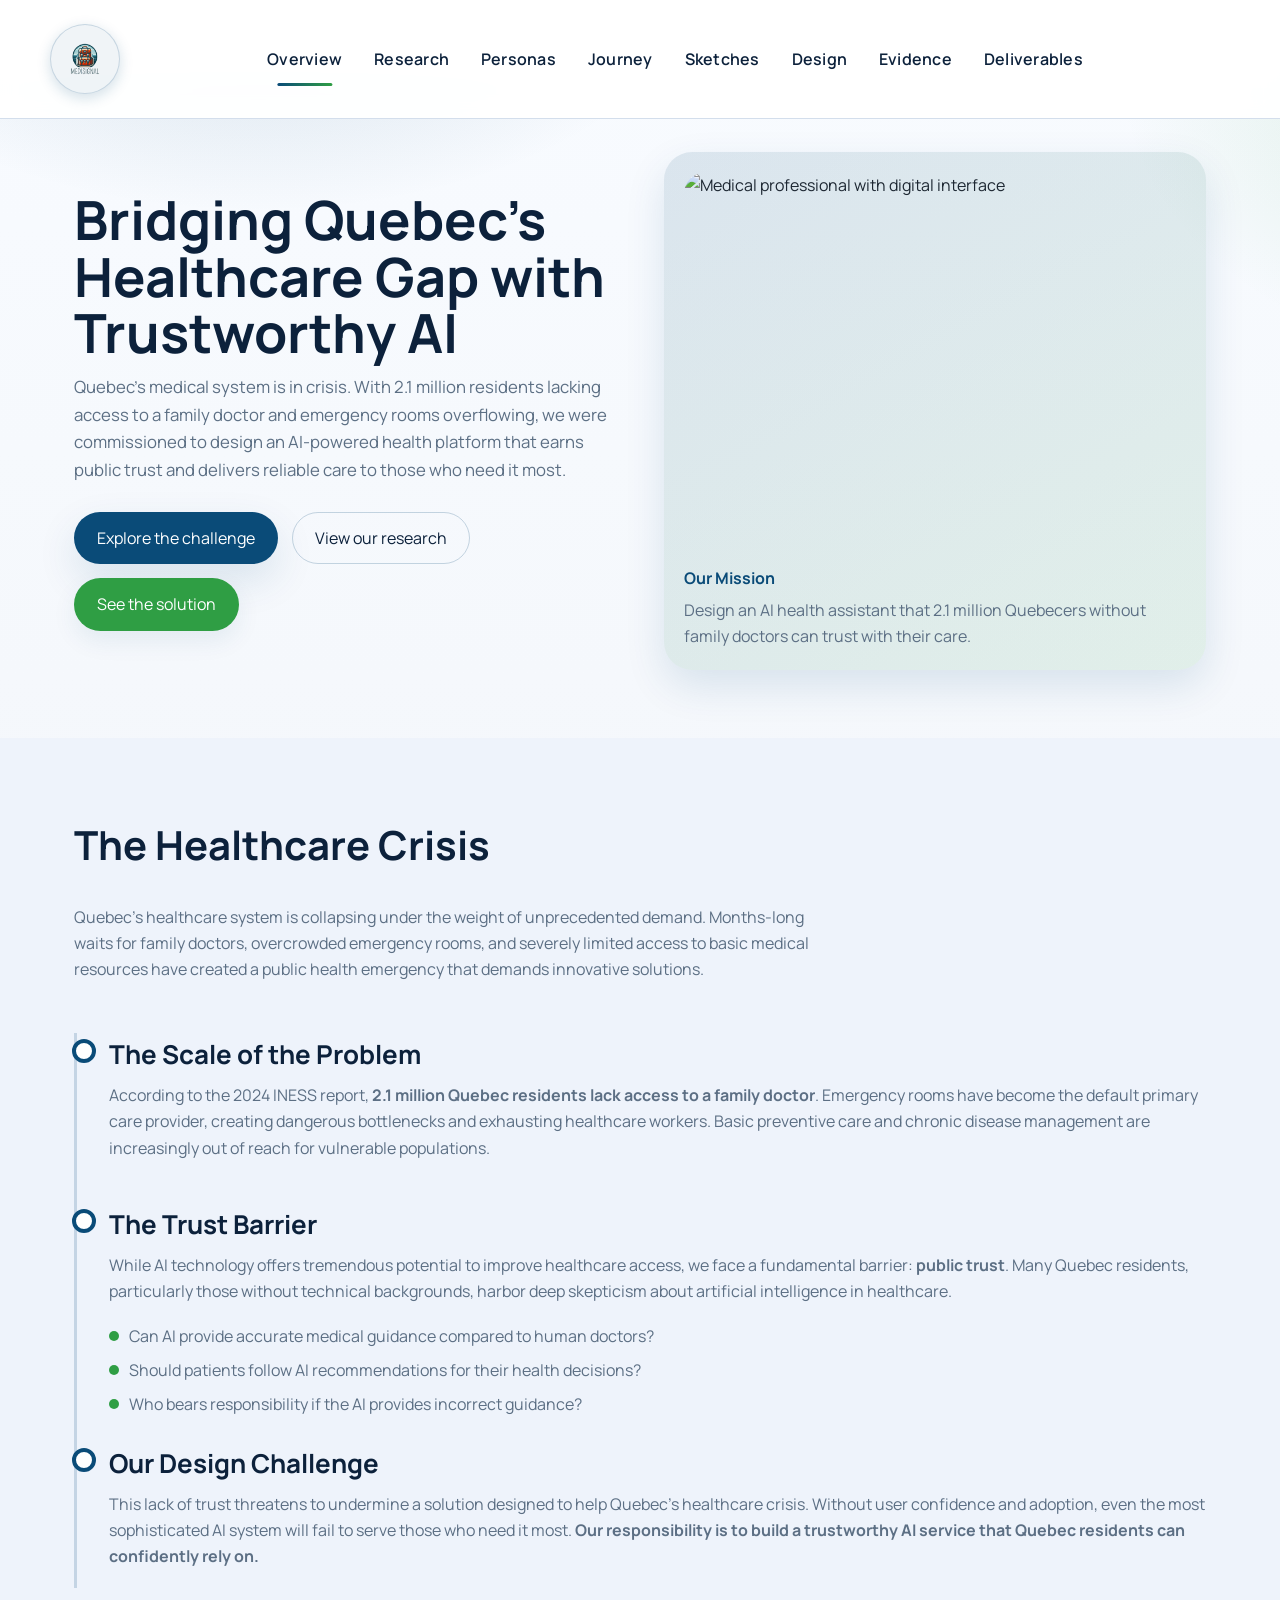
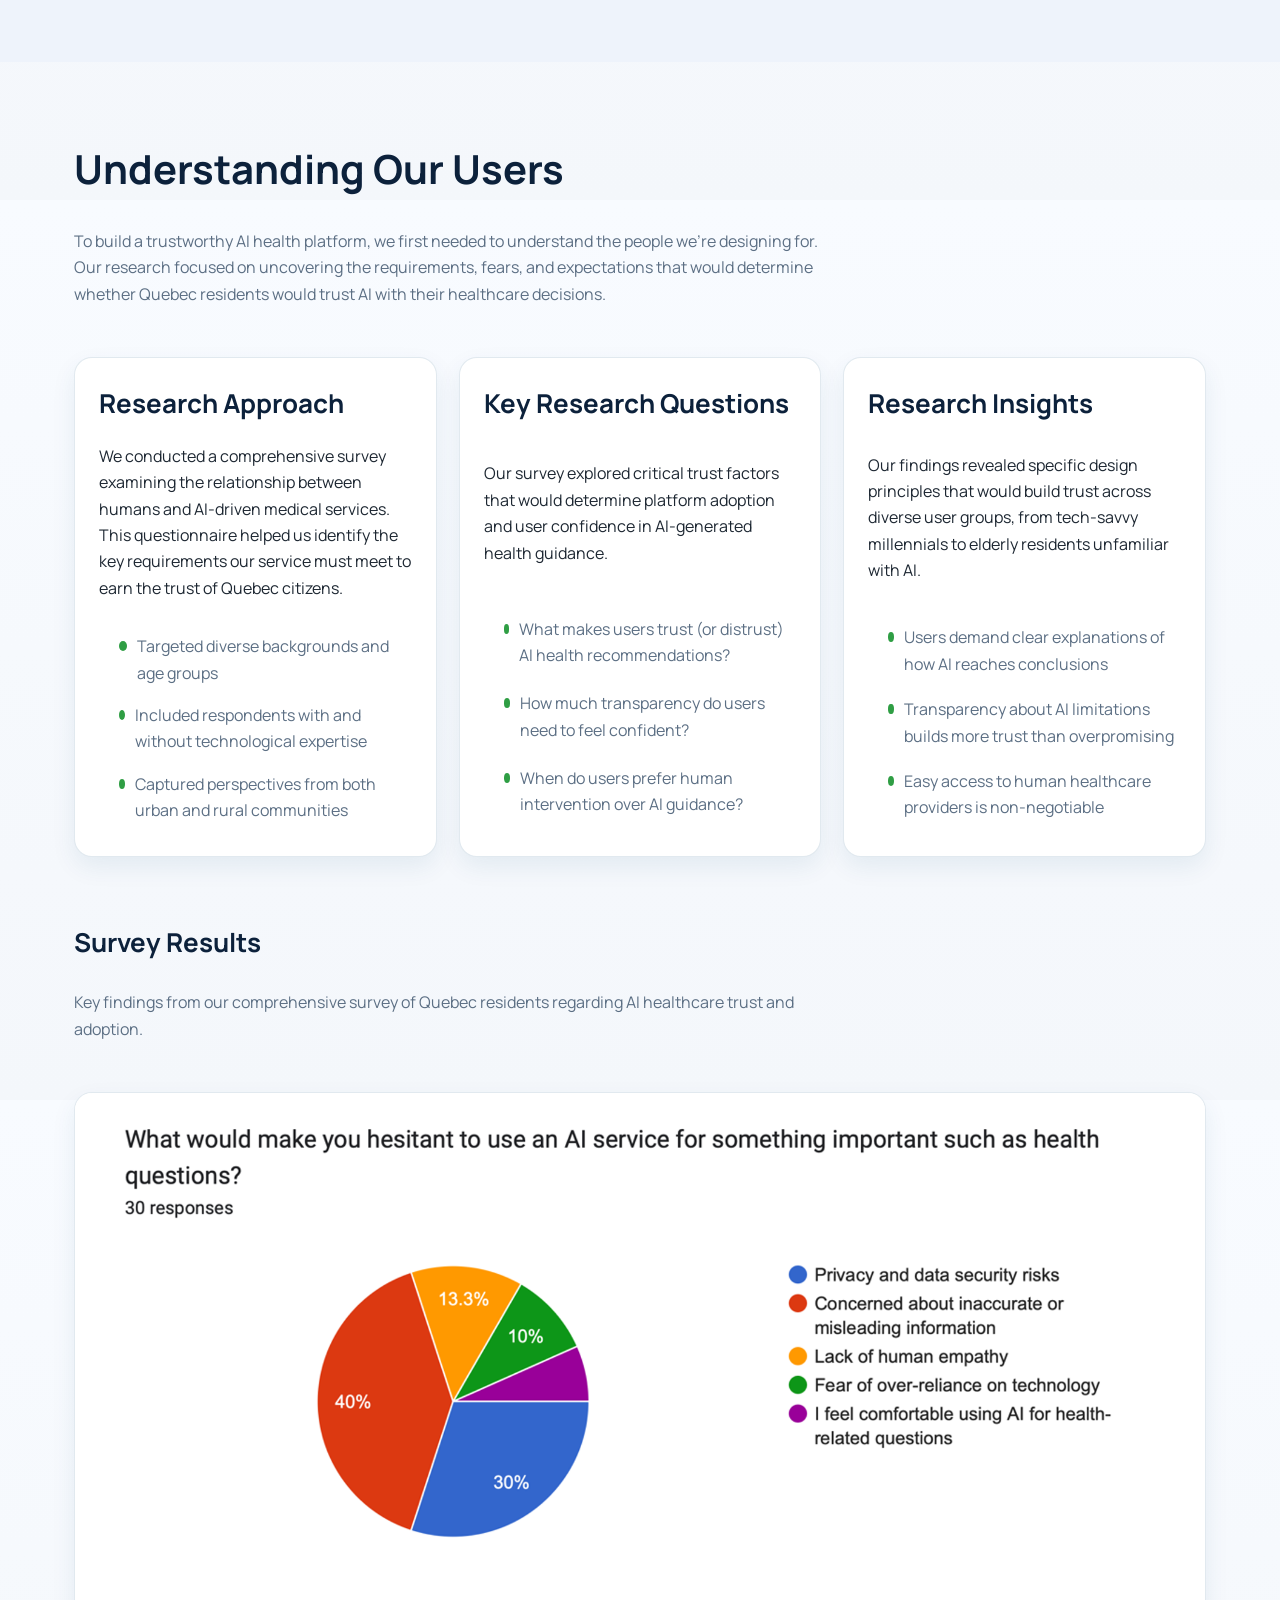
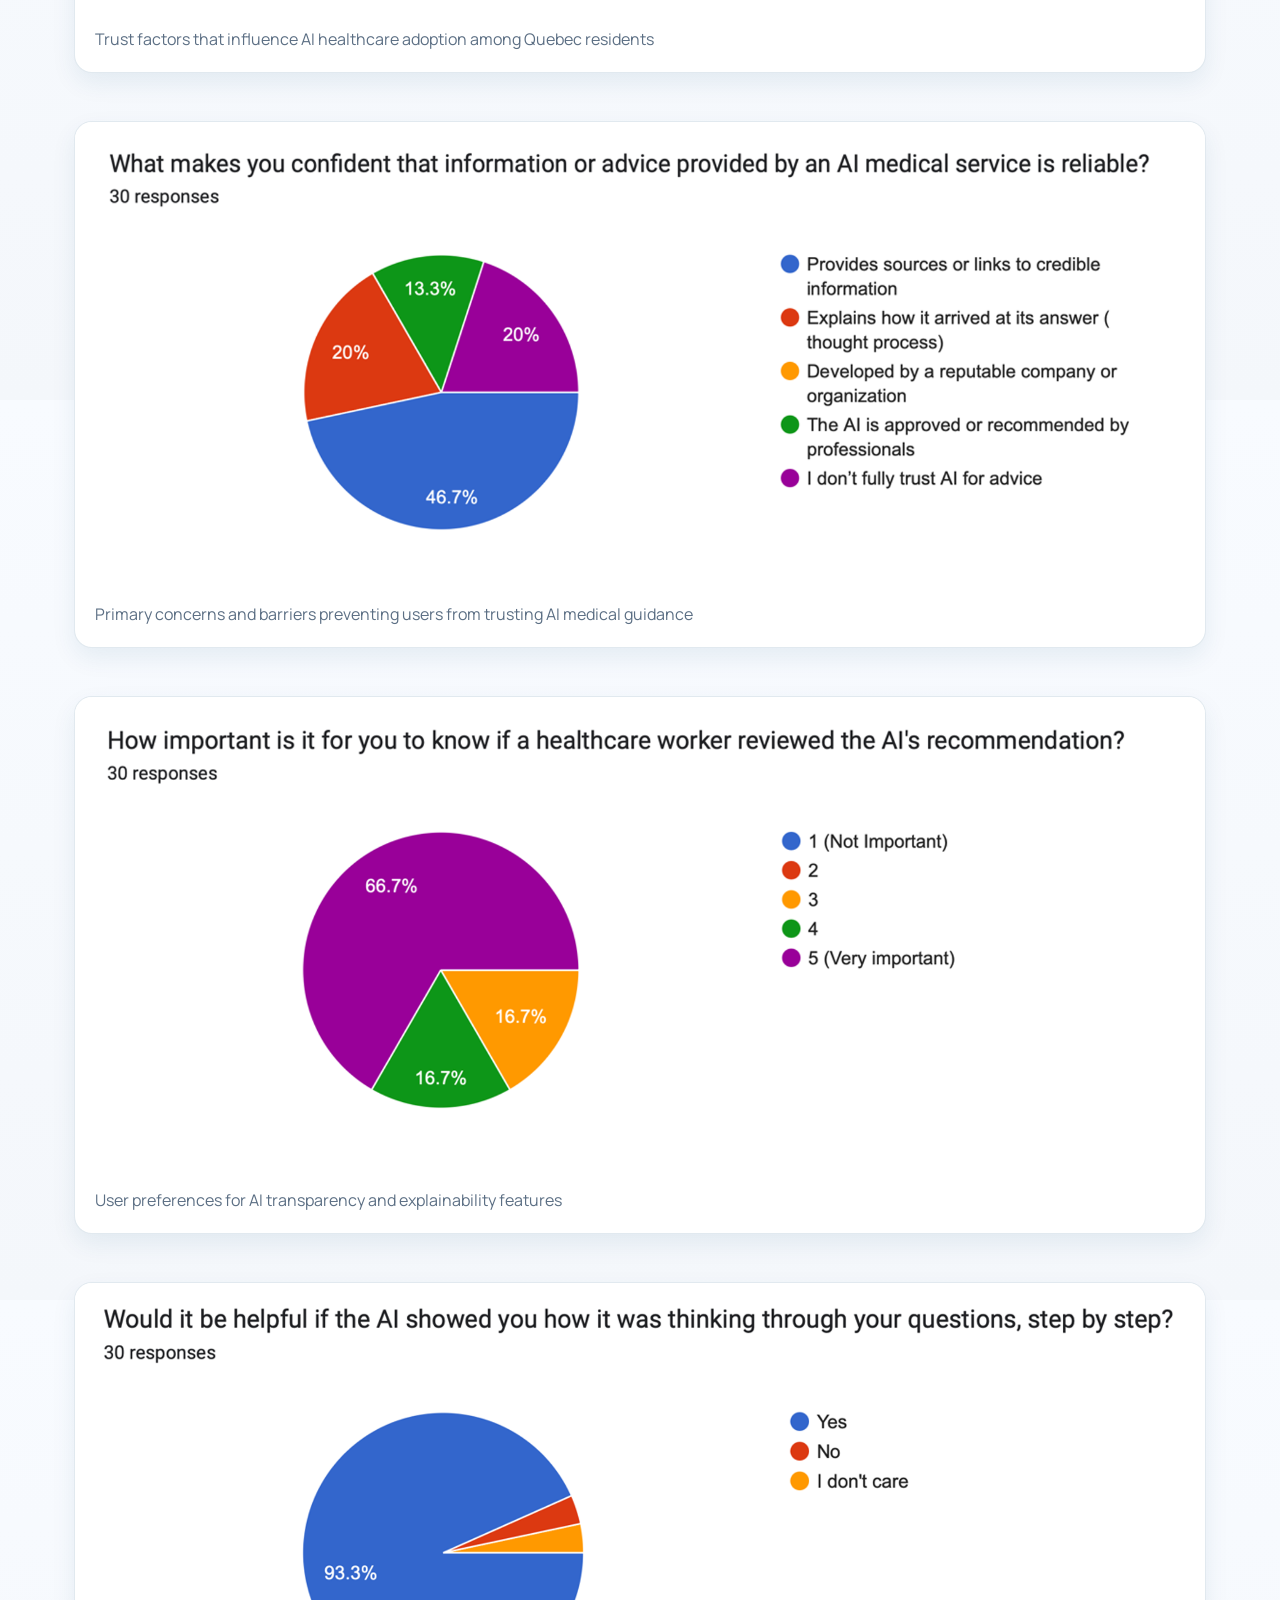
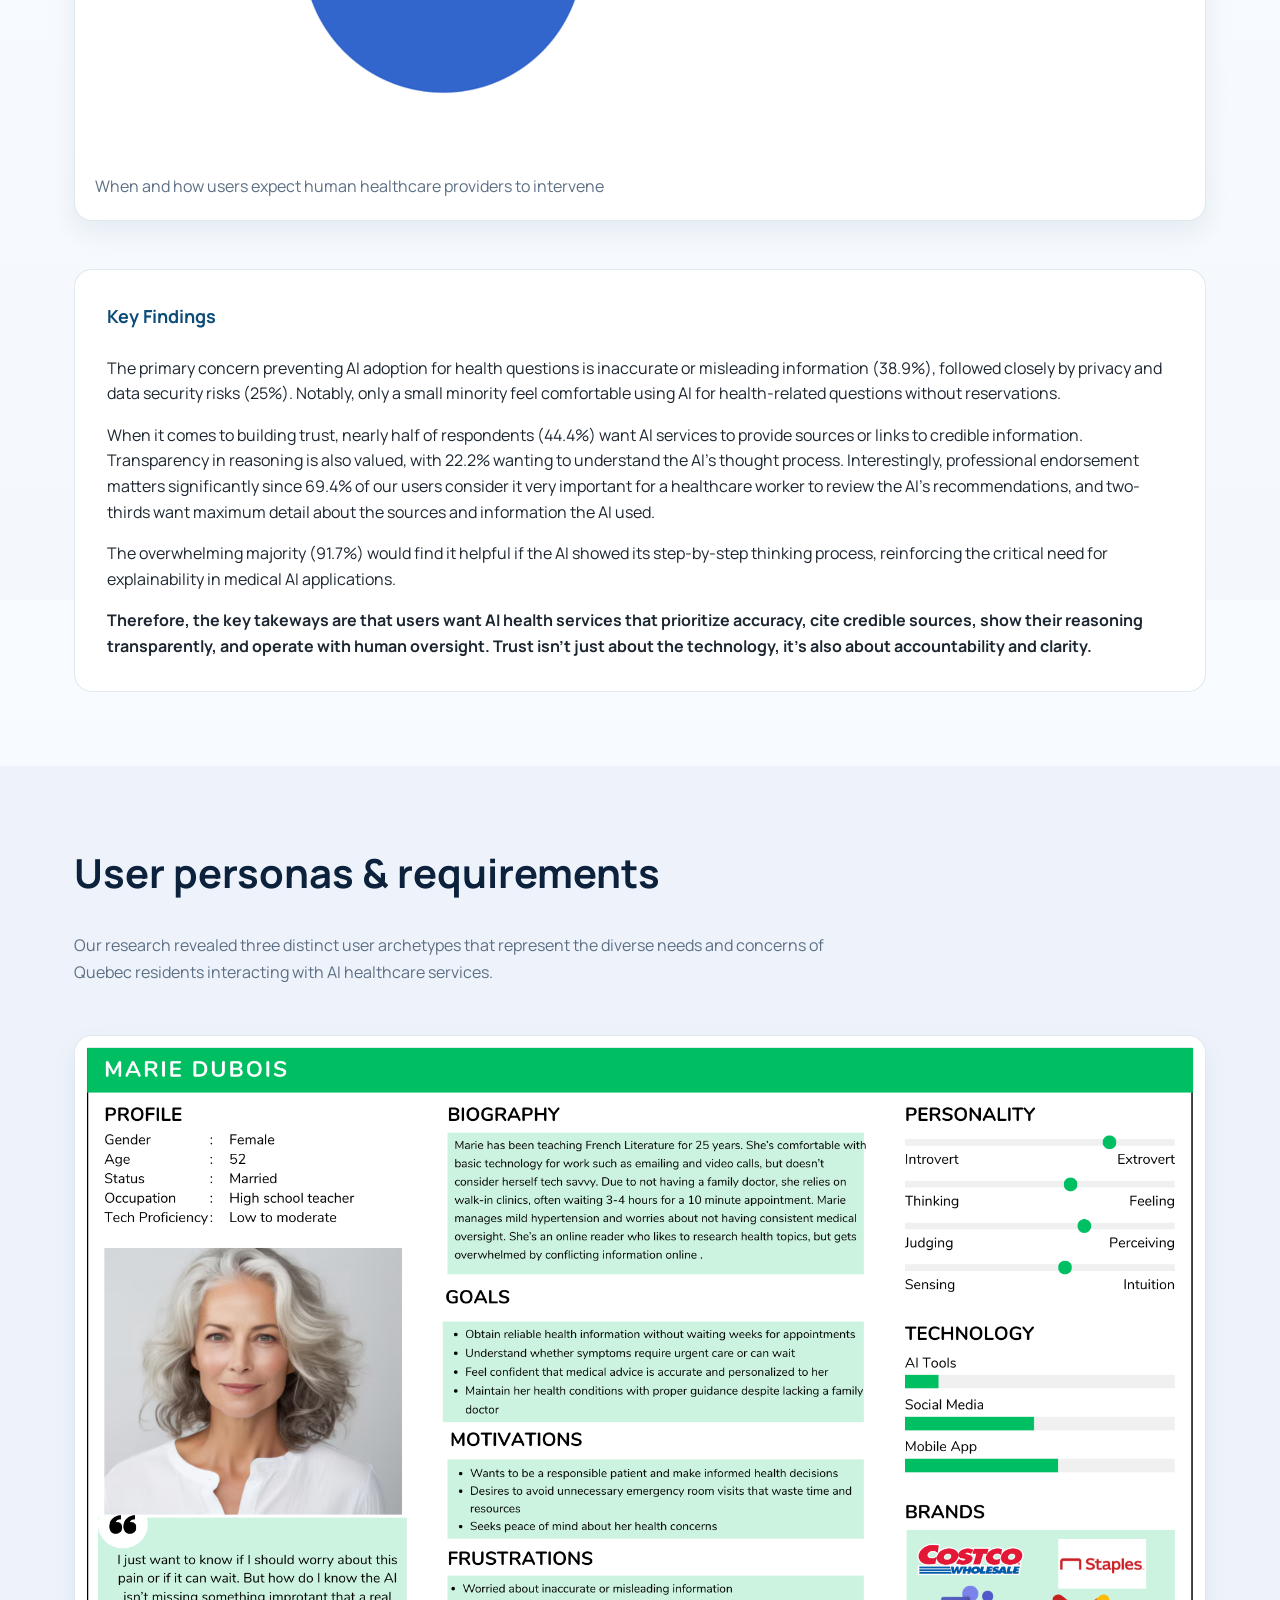
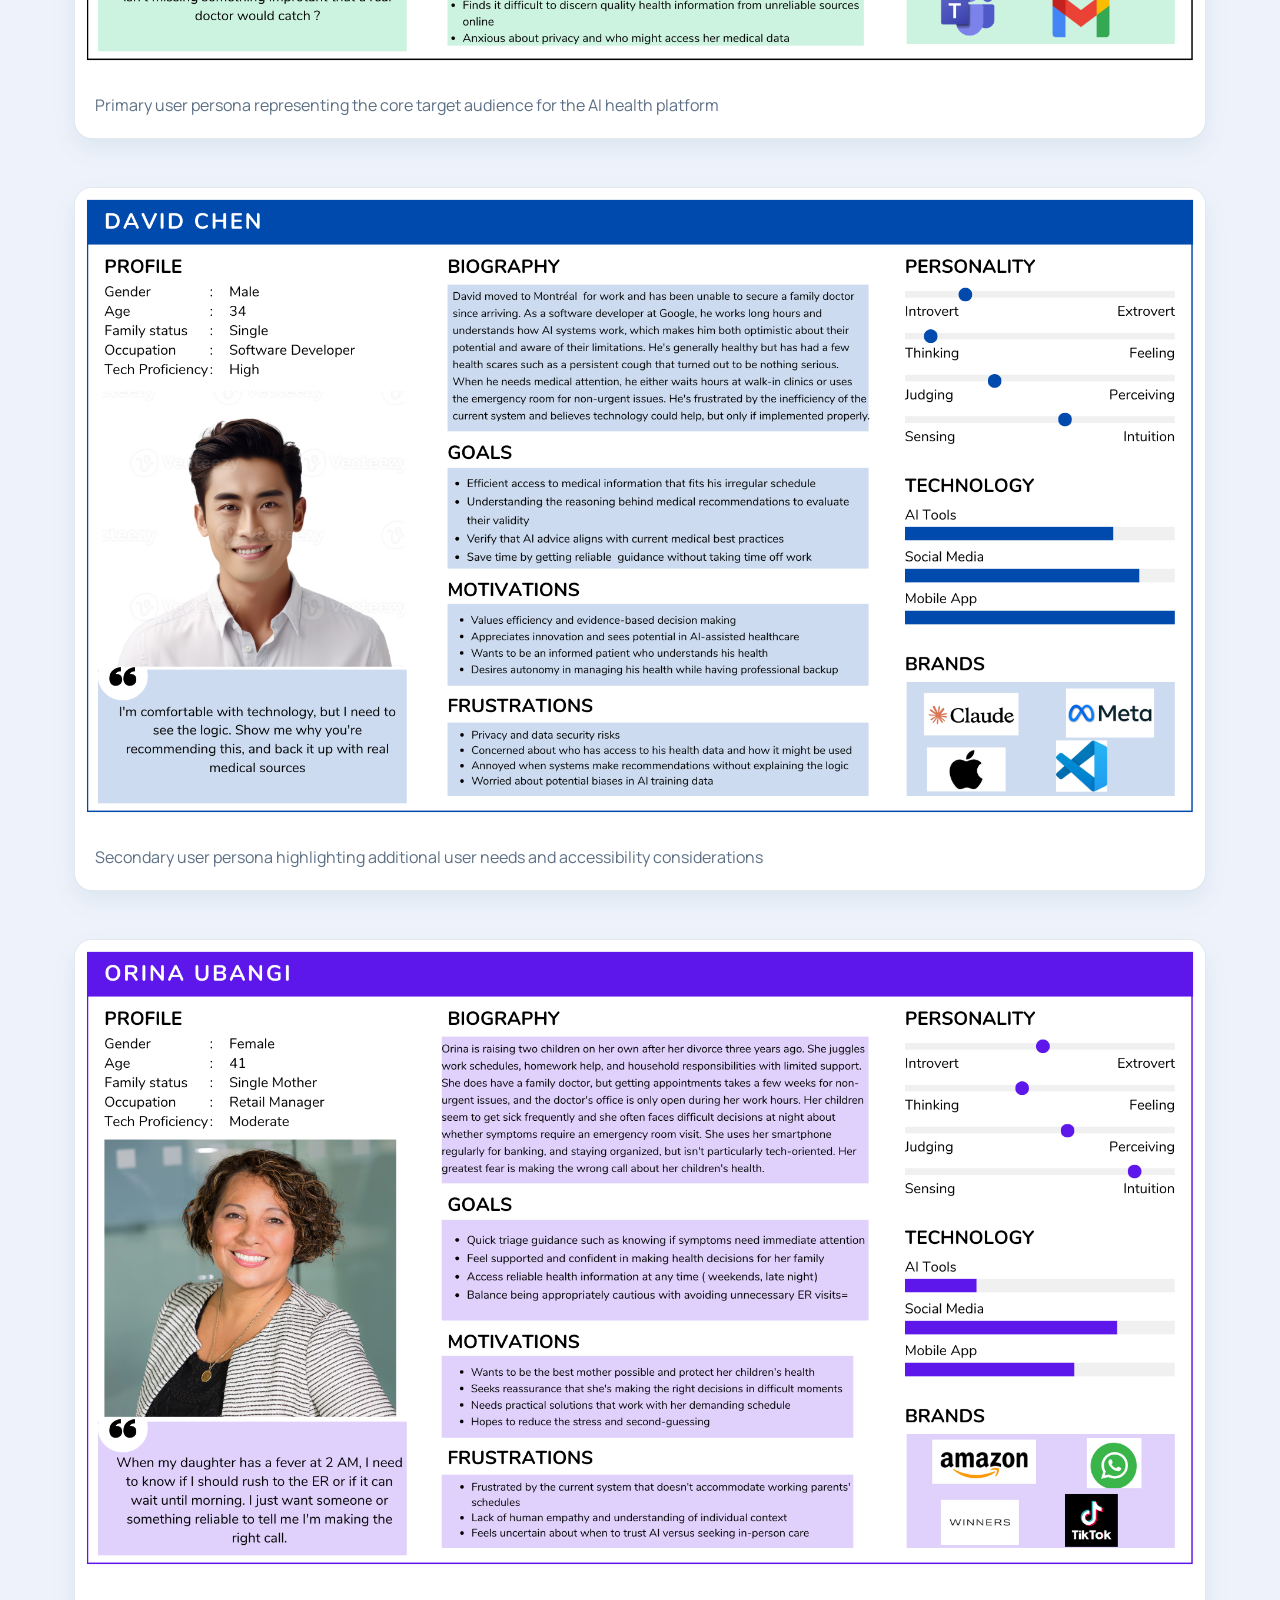
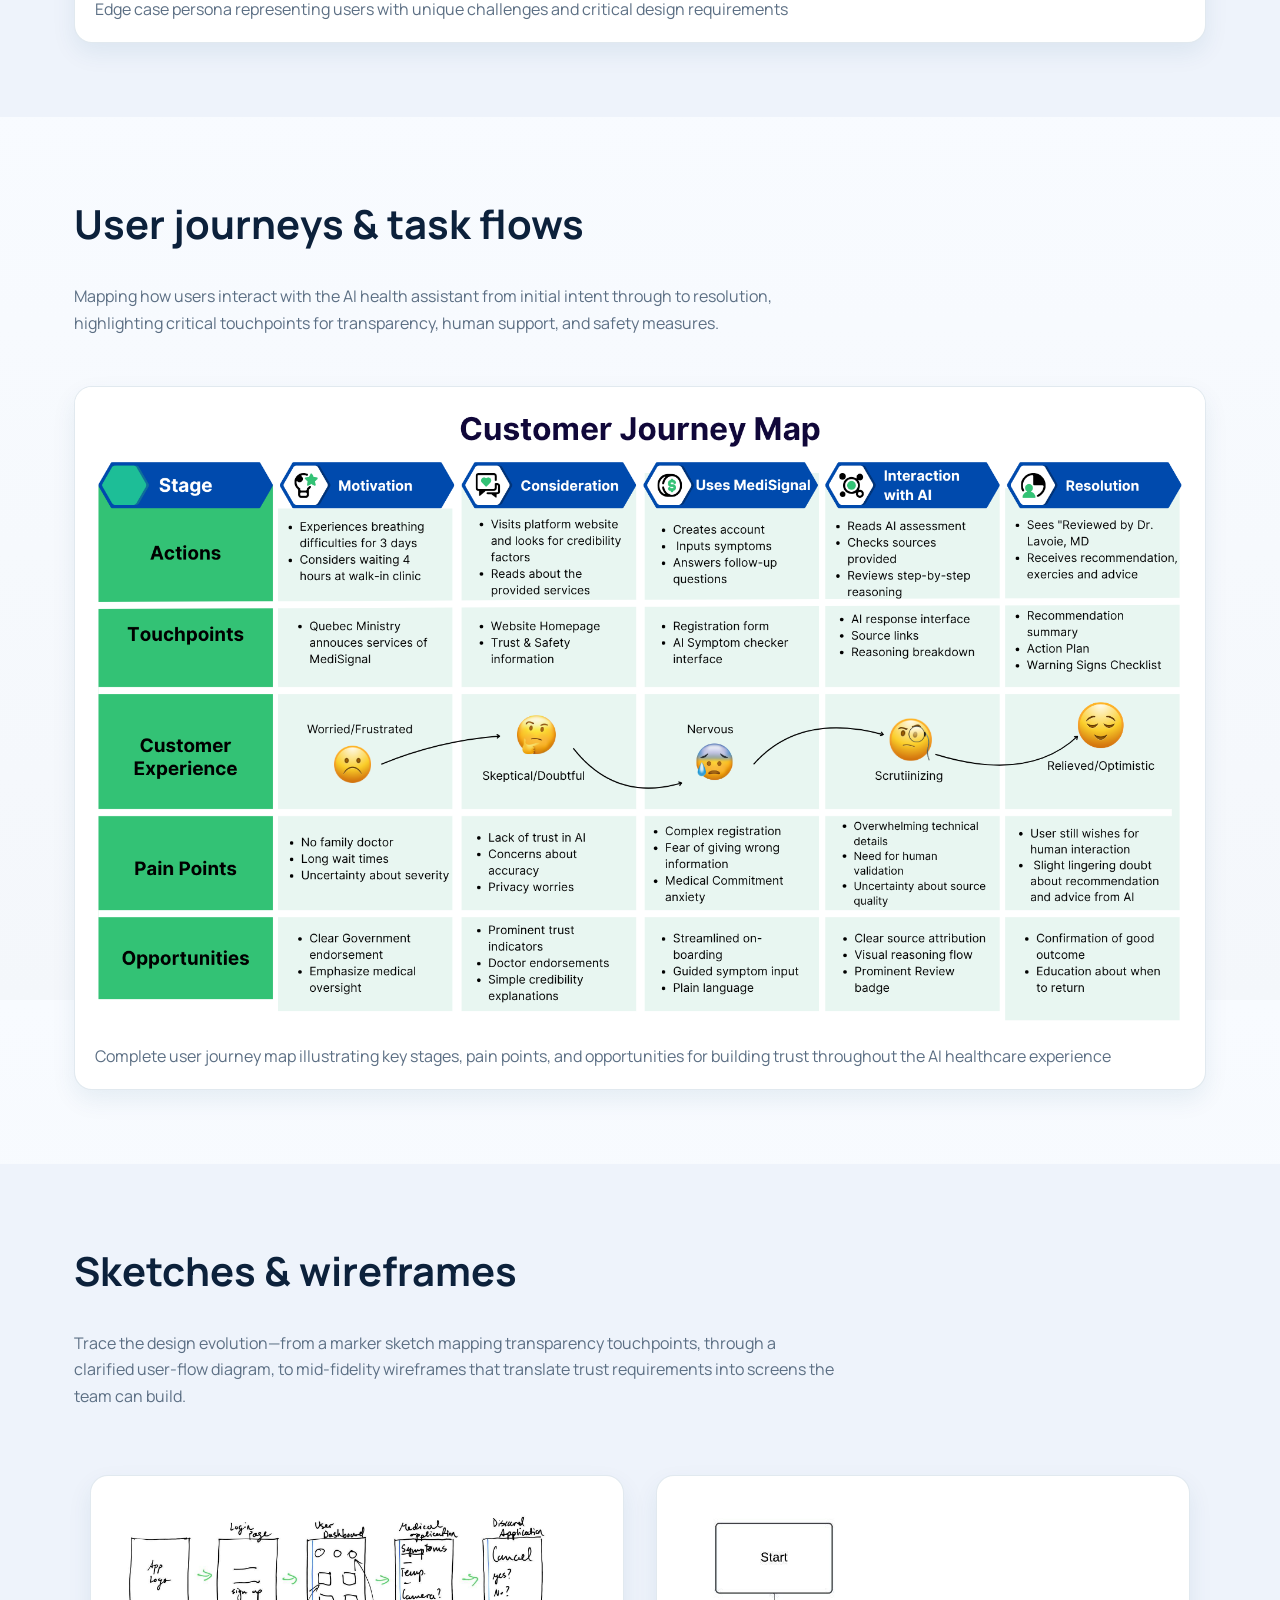
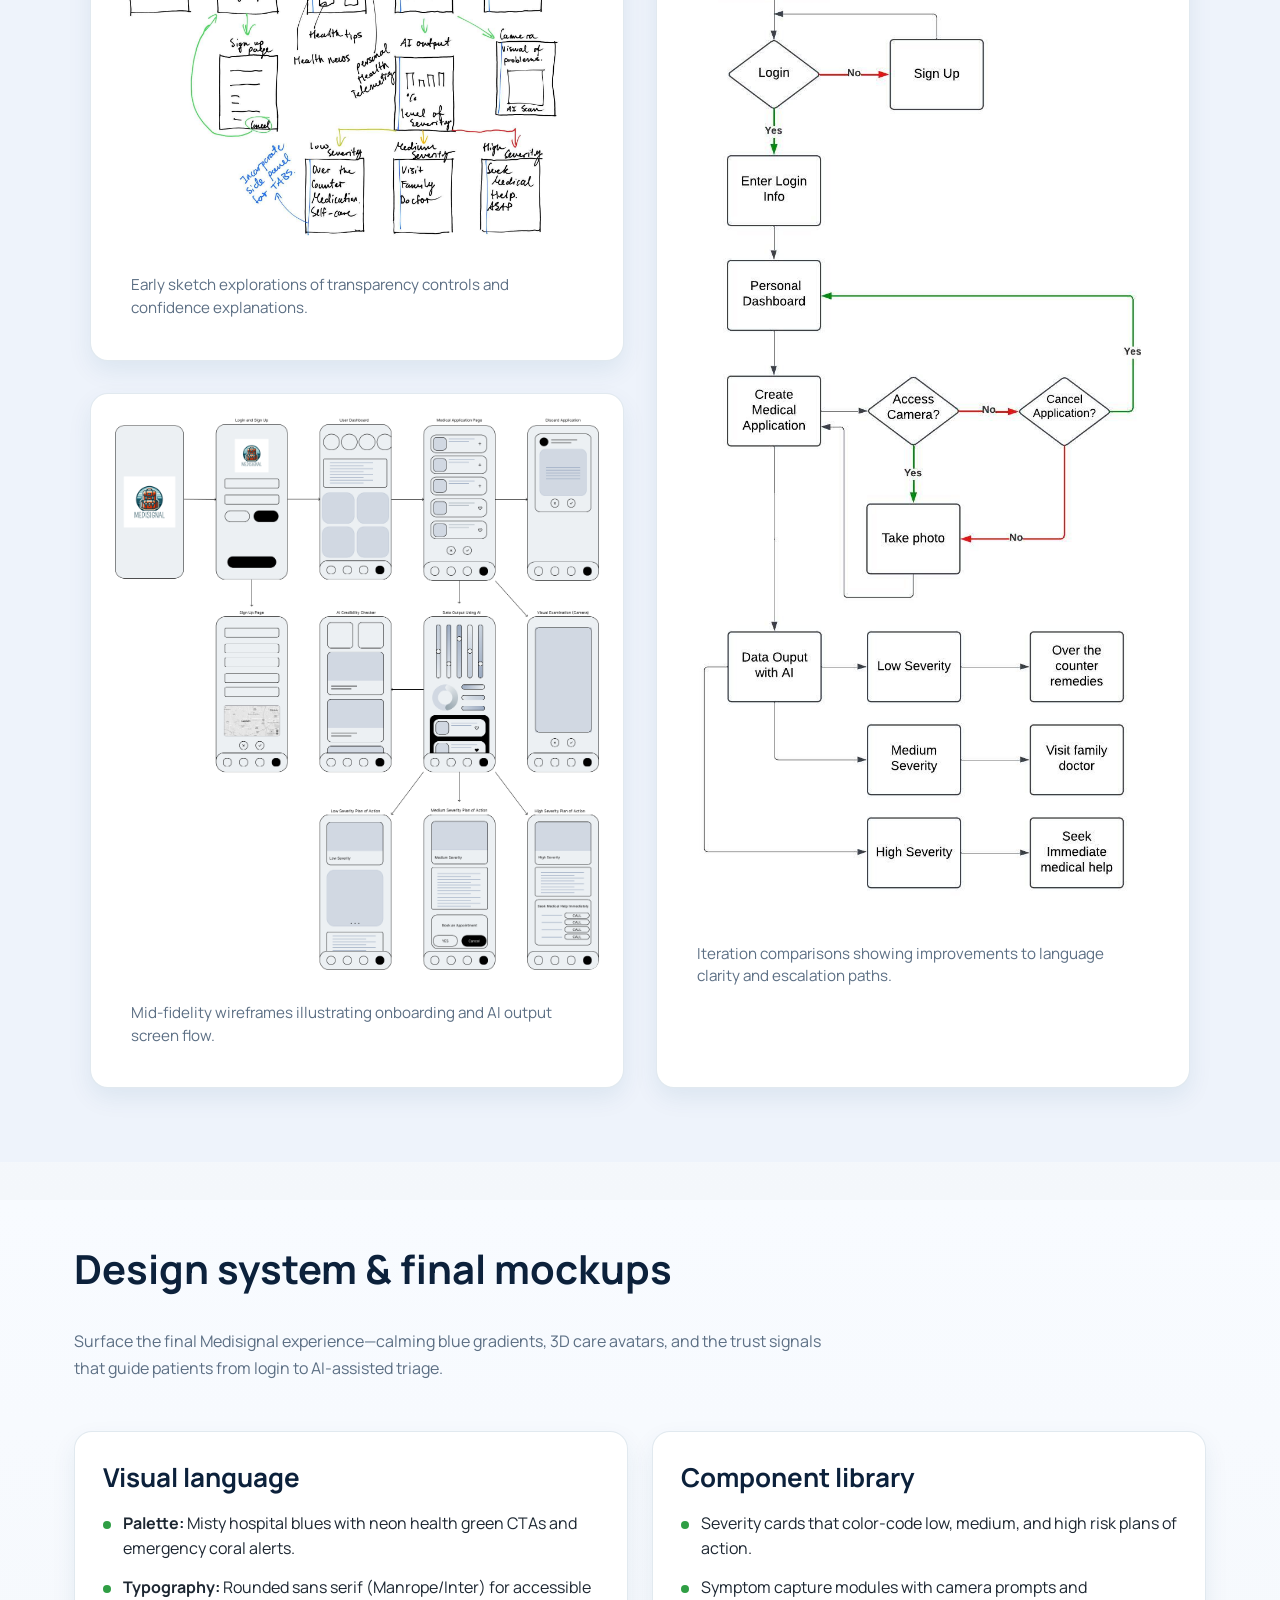
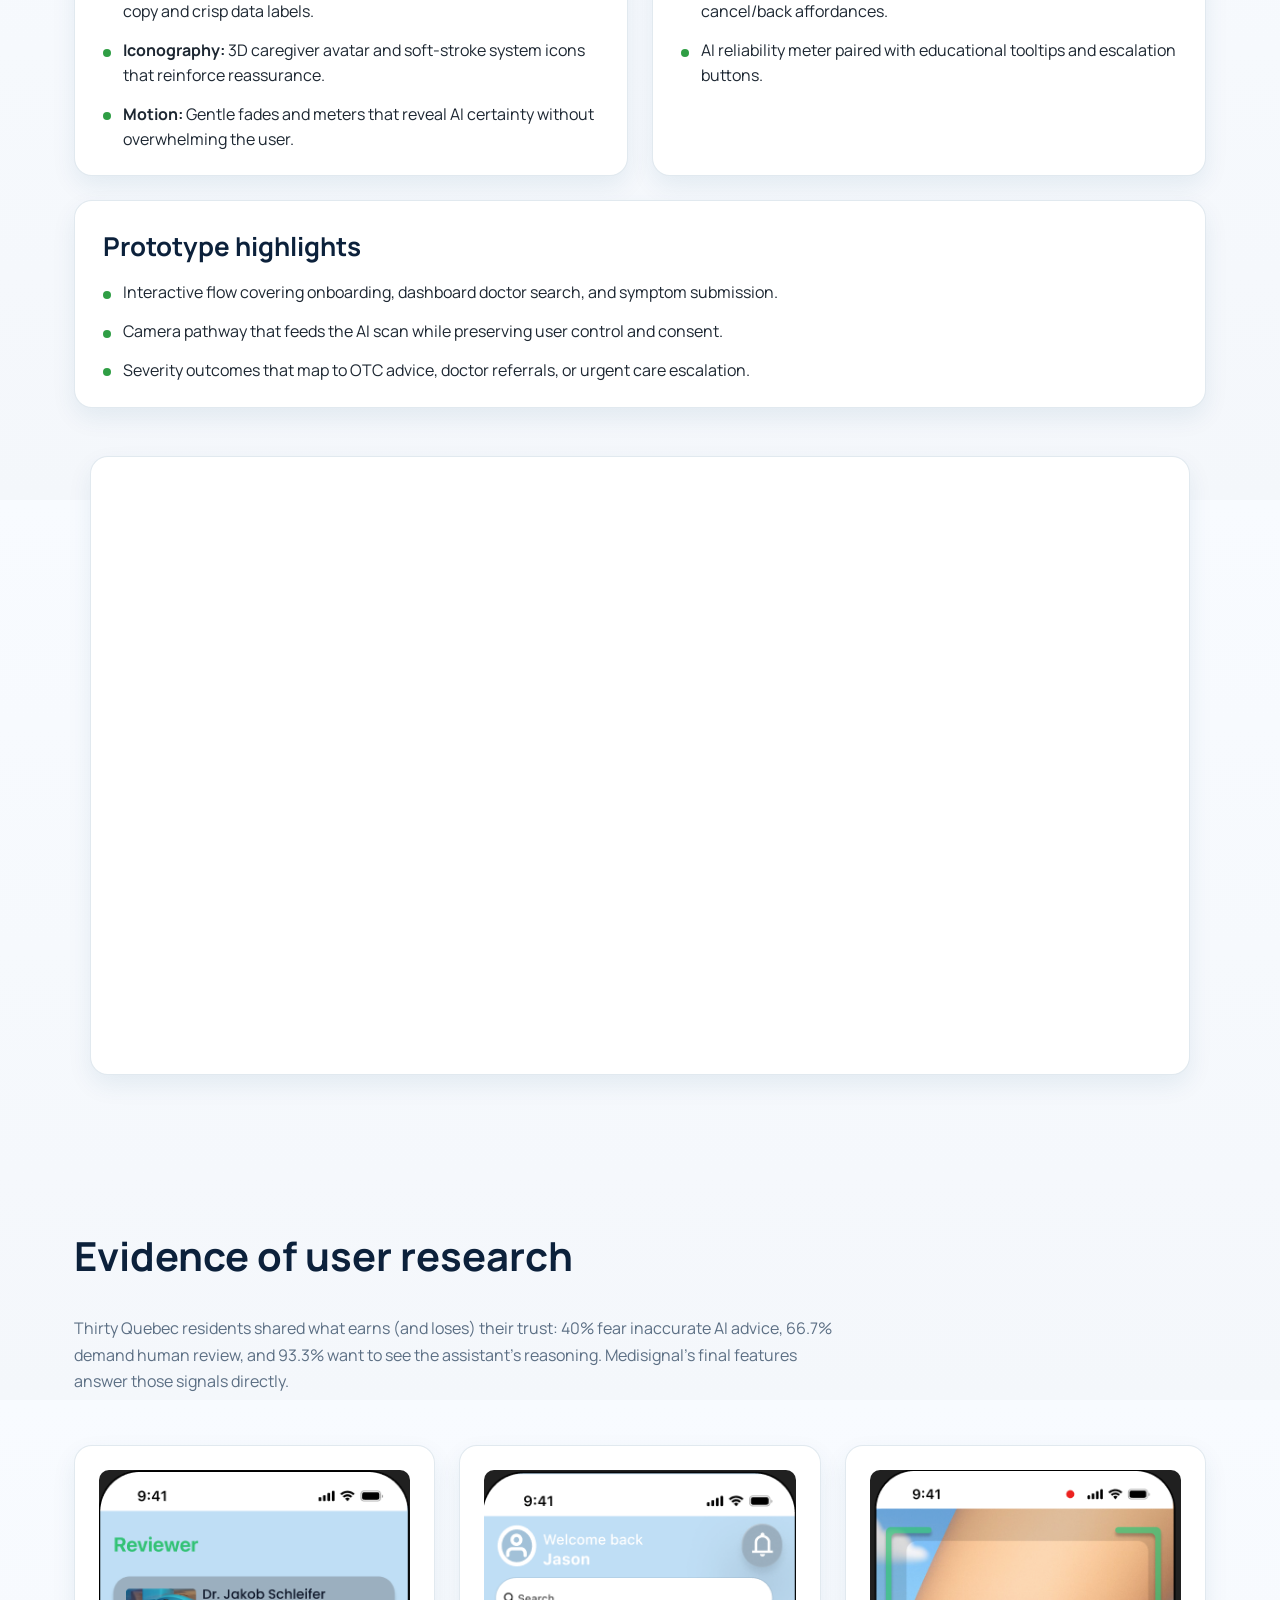
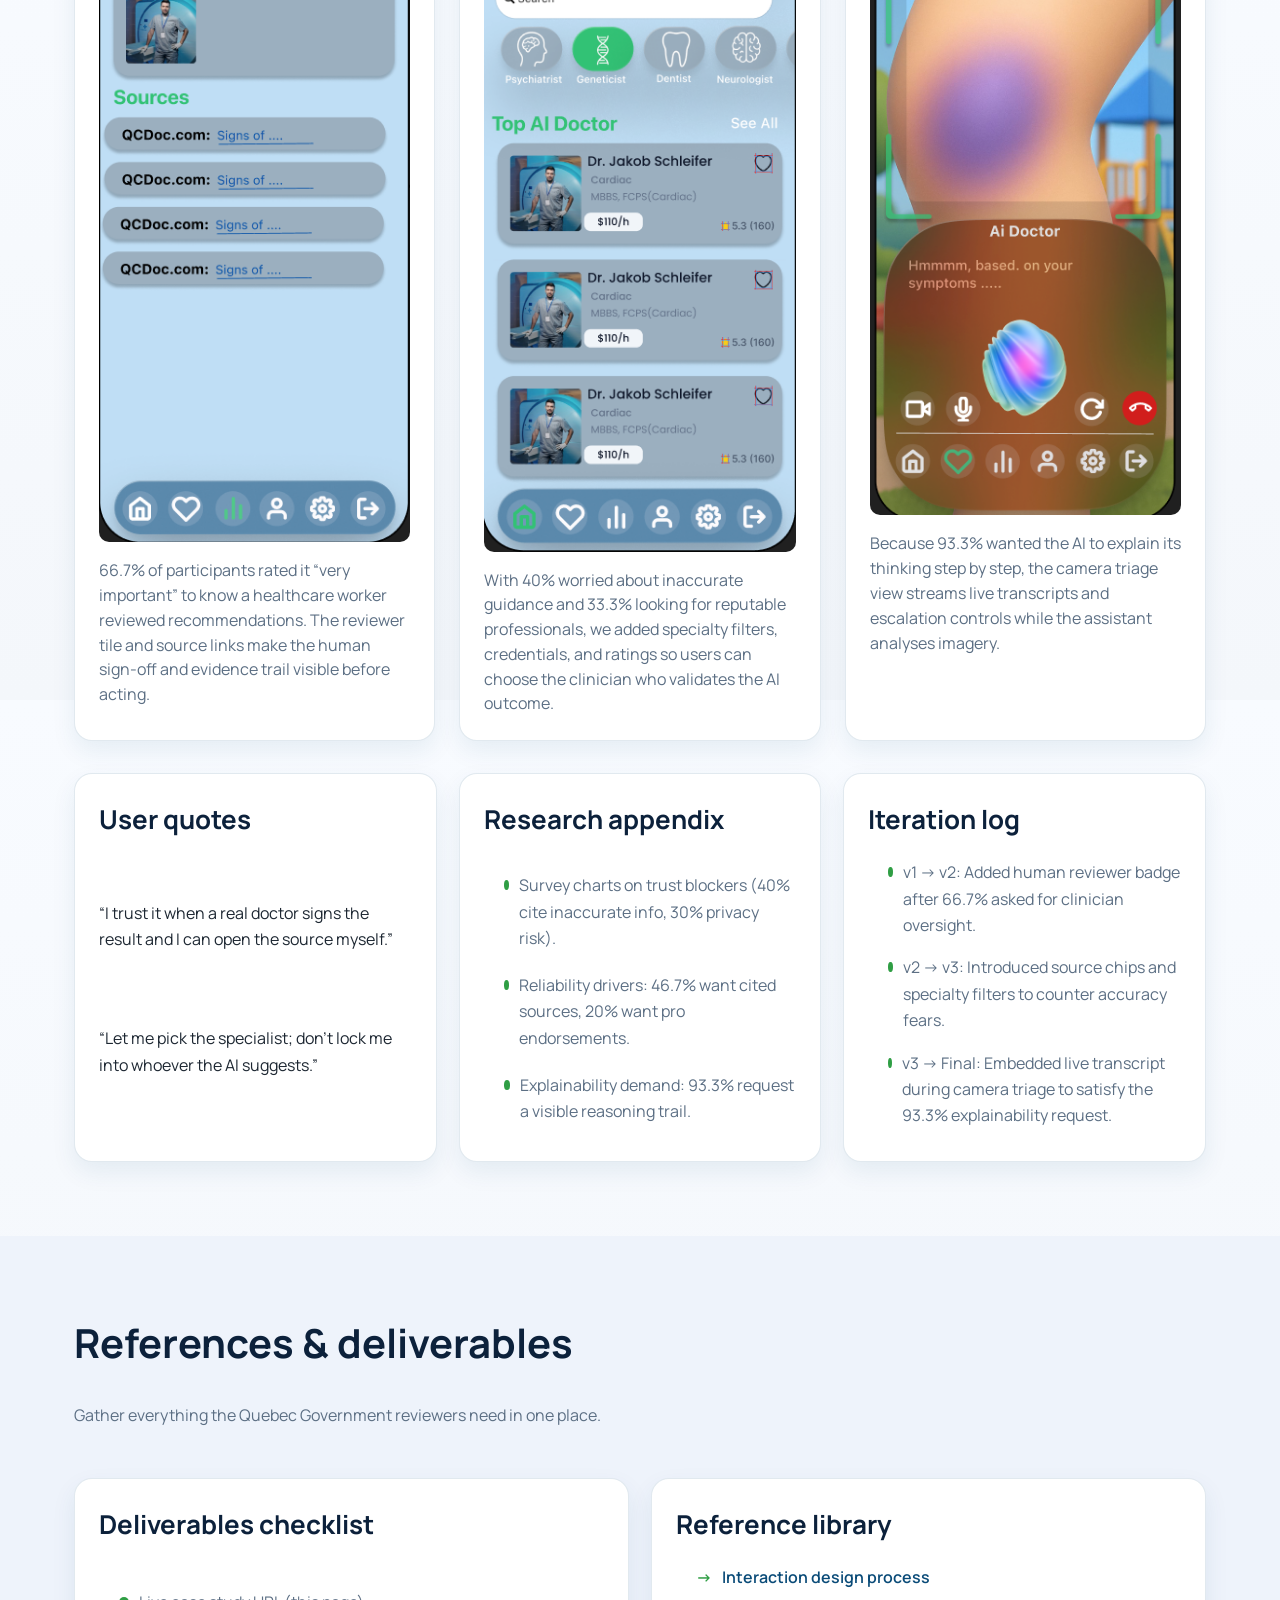
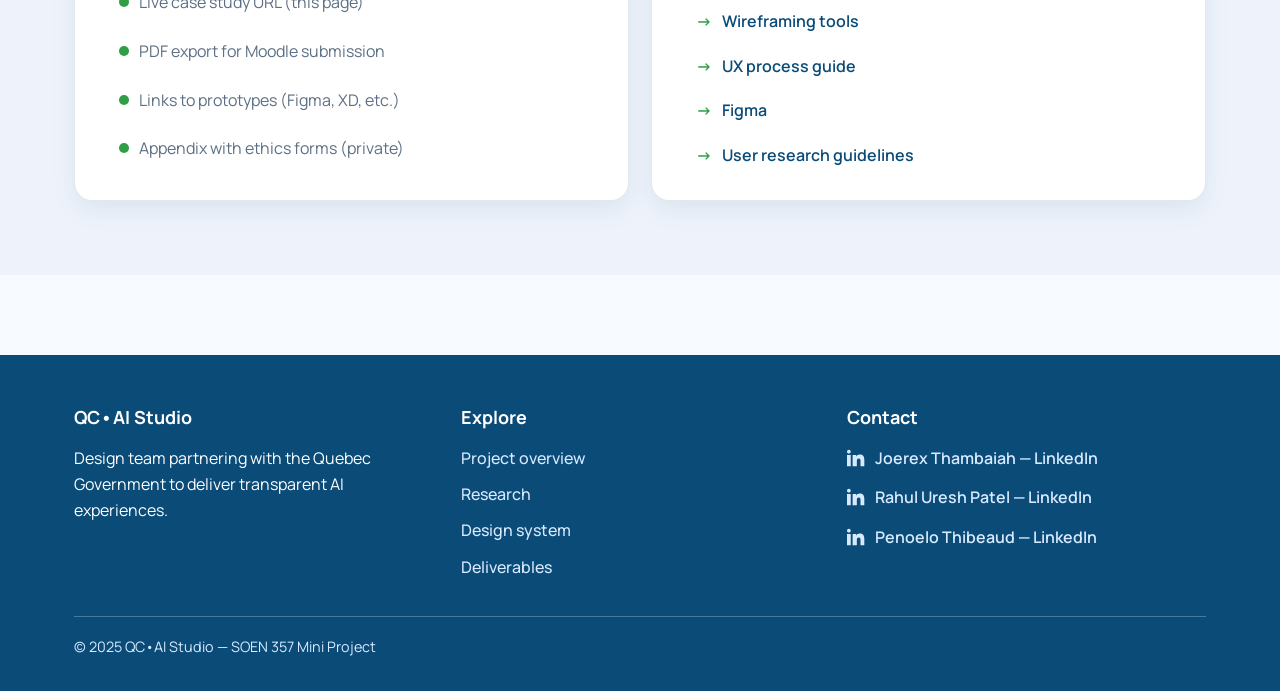
==== commit edf6191e: "Linkedin plug" ====
--- a/index.html
+++ b/index.html
@@ -377,10 +377,31 @@
         </div>
         <div>
           <h4>Contact</h4>
-          <ul>
-            <li><!-- Team email --></li>
-            <li><!-- Contact person & role --></li>
-            <li><!-- Office hours / availability --></li>
+          <ul class="social-links">
+            <li>
+              <a href="https://www.linkedin.com/in/joerexthambaiah/" target="_blank" rel="noopener noreferrer">
+                <svg aria-hidden="true" viewBox="0 0 24 24" class="icon">
+                  <path fill="currentColor" d="M4.98 3.5C4.98 4.88 3.86 6 2.5 6S0 4.88 0 3.5 1.12 1 2.5 1s2.48 1.12 2.48 2.5zM0 8h5v15H0V8zm7.5 0h4.8v2.05h.07c.67-1.27 2.3-2.6 4.73-2.6 5.06 0 6 3.33 6 7.66V23H18v-6.8c0-1.62-.03-3.7-2.26-3.7-2.26 0-2.61 1.77-2.61 3.58V23H7.5V8z"/>
+                </svg>
+                <span>Joerex Thambaiah — LinkedIn</span>
+              </a>
+            </li>
+            <li>
+              <a href="https://www.linkedin.com/in/rahul-uresh-patel/" target="_blank" rel="noopener noreferrer">
+                <svg aria-hidden="true" viewBox="0 0 24 24" class="icon">
+                  <path fill="currentColor" d="M4.98 3.5C4.98 4.88 3.86 6 2.5 6S0 4.88 0 3.5 1.12 1 2.5 1s2.48 1.12 2.48 2.5zM0 8h5v15H0V8zm7.5 0h4.8v2.05h.07c.67-1.27 2.3-2.6 4.73-2.6 5.06 0 6 3.33 6 7.66V23H18v-6.8c0-1.62-.03-3.7-2.26-3.7-2.26 0-2.61 1.77-2.61 3.58V23H7.5V8z"/>
+                </svg>
+                <span>Rahul Uresh Patel — LinkedIn</span>
+              </a>
+            </li>
+            <li>
+              <a href="https://www.linkedin.com/in/penoelo-thibeaud-6a092b235/" target="_blank" rel="noopener noreferrer">
+                <svg aria-hidden="true" viewBox="0 0 24 24" class="icon">
+                  <path fill="currentColor" d="M4.98 3.5C4.98 4.88 3.86 6 2.5 6S0 4.88 0 3.5 1.12 1 2.5 1s2.48 1.12 2.48 2.5zM0 8h5v15H0V8zm7.5 0h4.8v2.05h.07c.67-1.27 2.3-2.6 4.73-2.6 5.06 0 6 3.33 6 7.66V23H18v-6.8c0-1.62-.03-3.7-2.26-3.7-2.26 0-2.61 1.77-2.61 3.58V23H7.5V8z"/>
+                </svg>
+                <span>Penoelo Thibeaud — LinkedIn</span>
+              </a>
+            </li>
           </ul>
         </div>
       </div>
--- a/index.css
+++ b/index.css
@@ -630,6 +630,30 @@
   color: var(--heading);
 }
 
+/* Footer social links */
+.social-links{
+  list-style: none;
+  margin: 0;
+  padding: 0;
+  display: grid;
+  gap: 10px;
+}
+.social-links a{
+  display: inline-flex;
+  align-items: center;
+  gap: 10px;
+  color: #d8eaff;      /* matches your footer link color */
+  font-weight: 600;
+}
+.social-links a:hover{
+  color: #fff;
+}
+.social-links .icon{
+  width: 18px;
+  height: 18px;
+  flex: 0 0 18px;
+}
+
 :focus{ outline: var(--focus); outline-offset: 3px; }
 
 @media (max-width: 1024px){
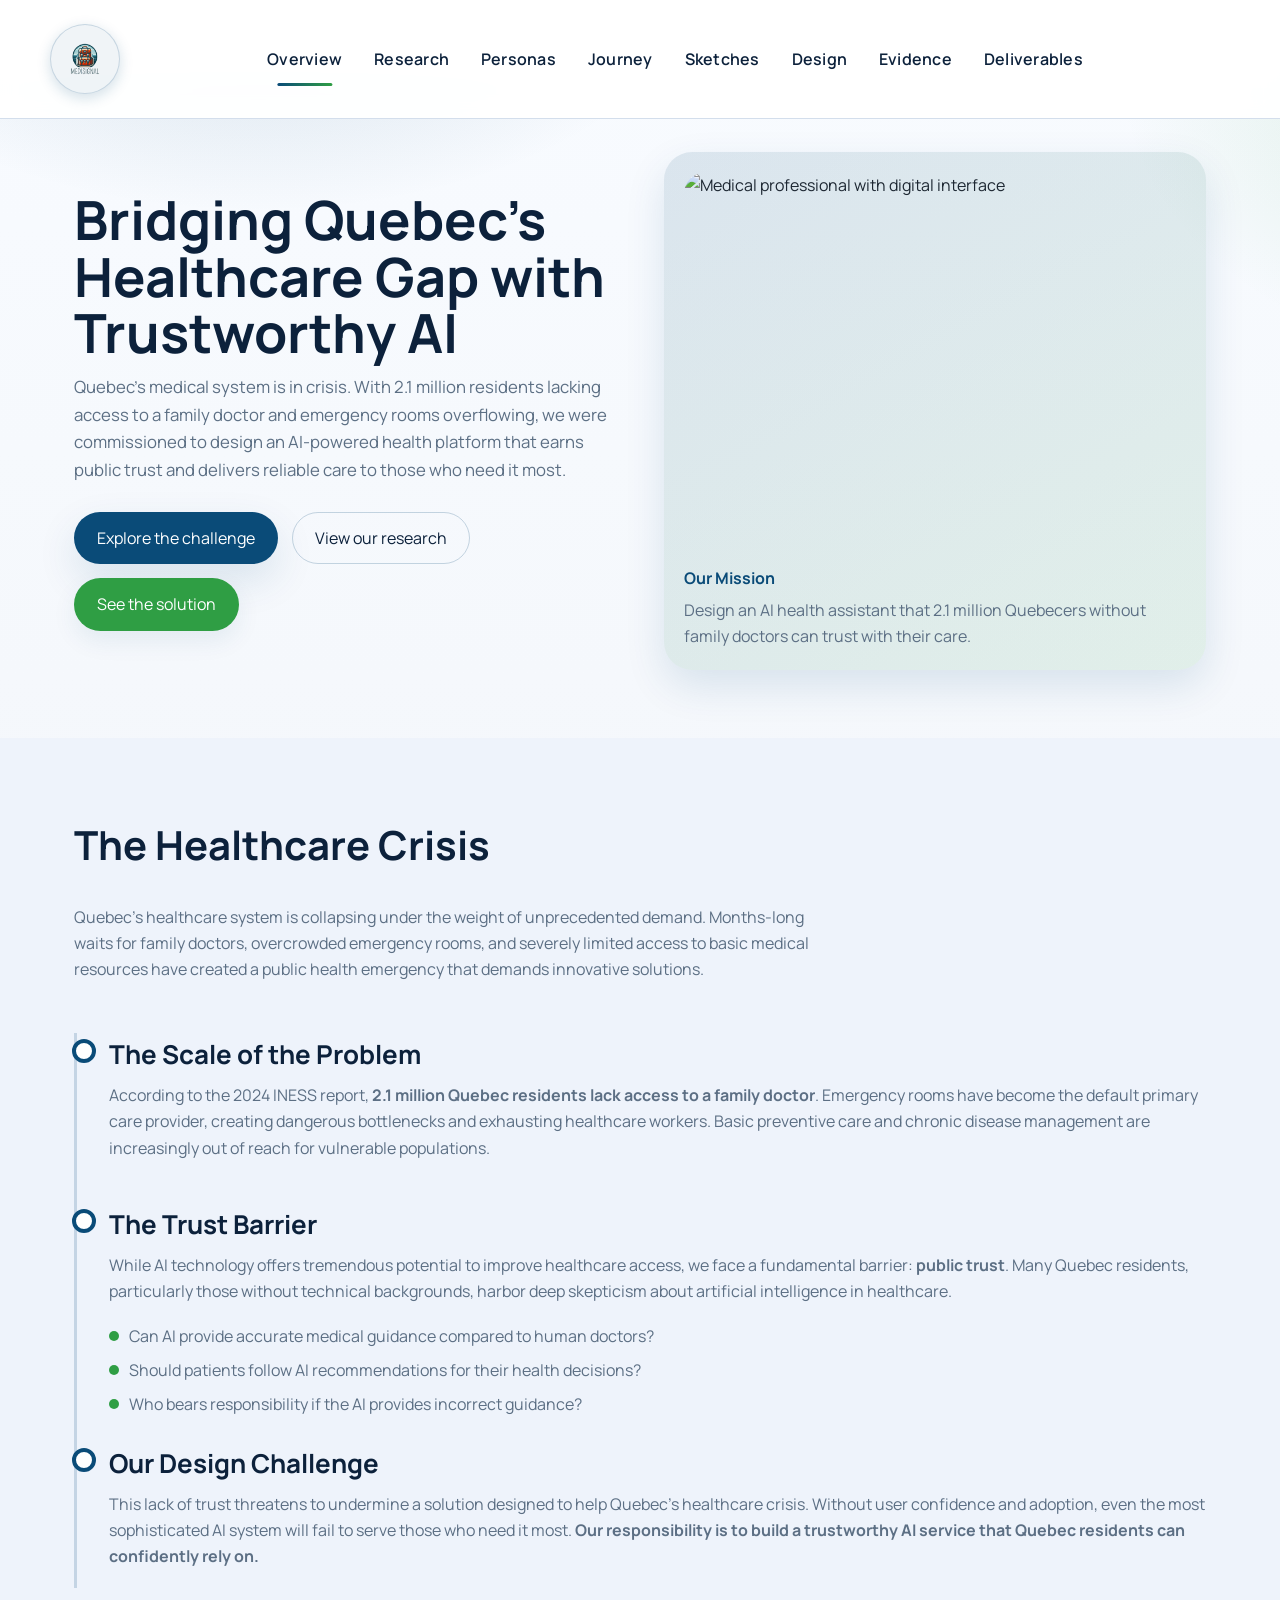
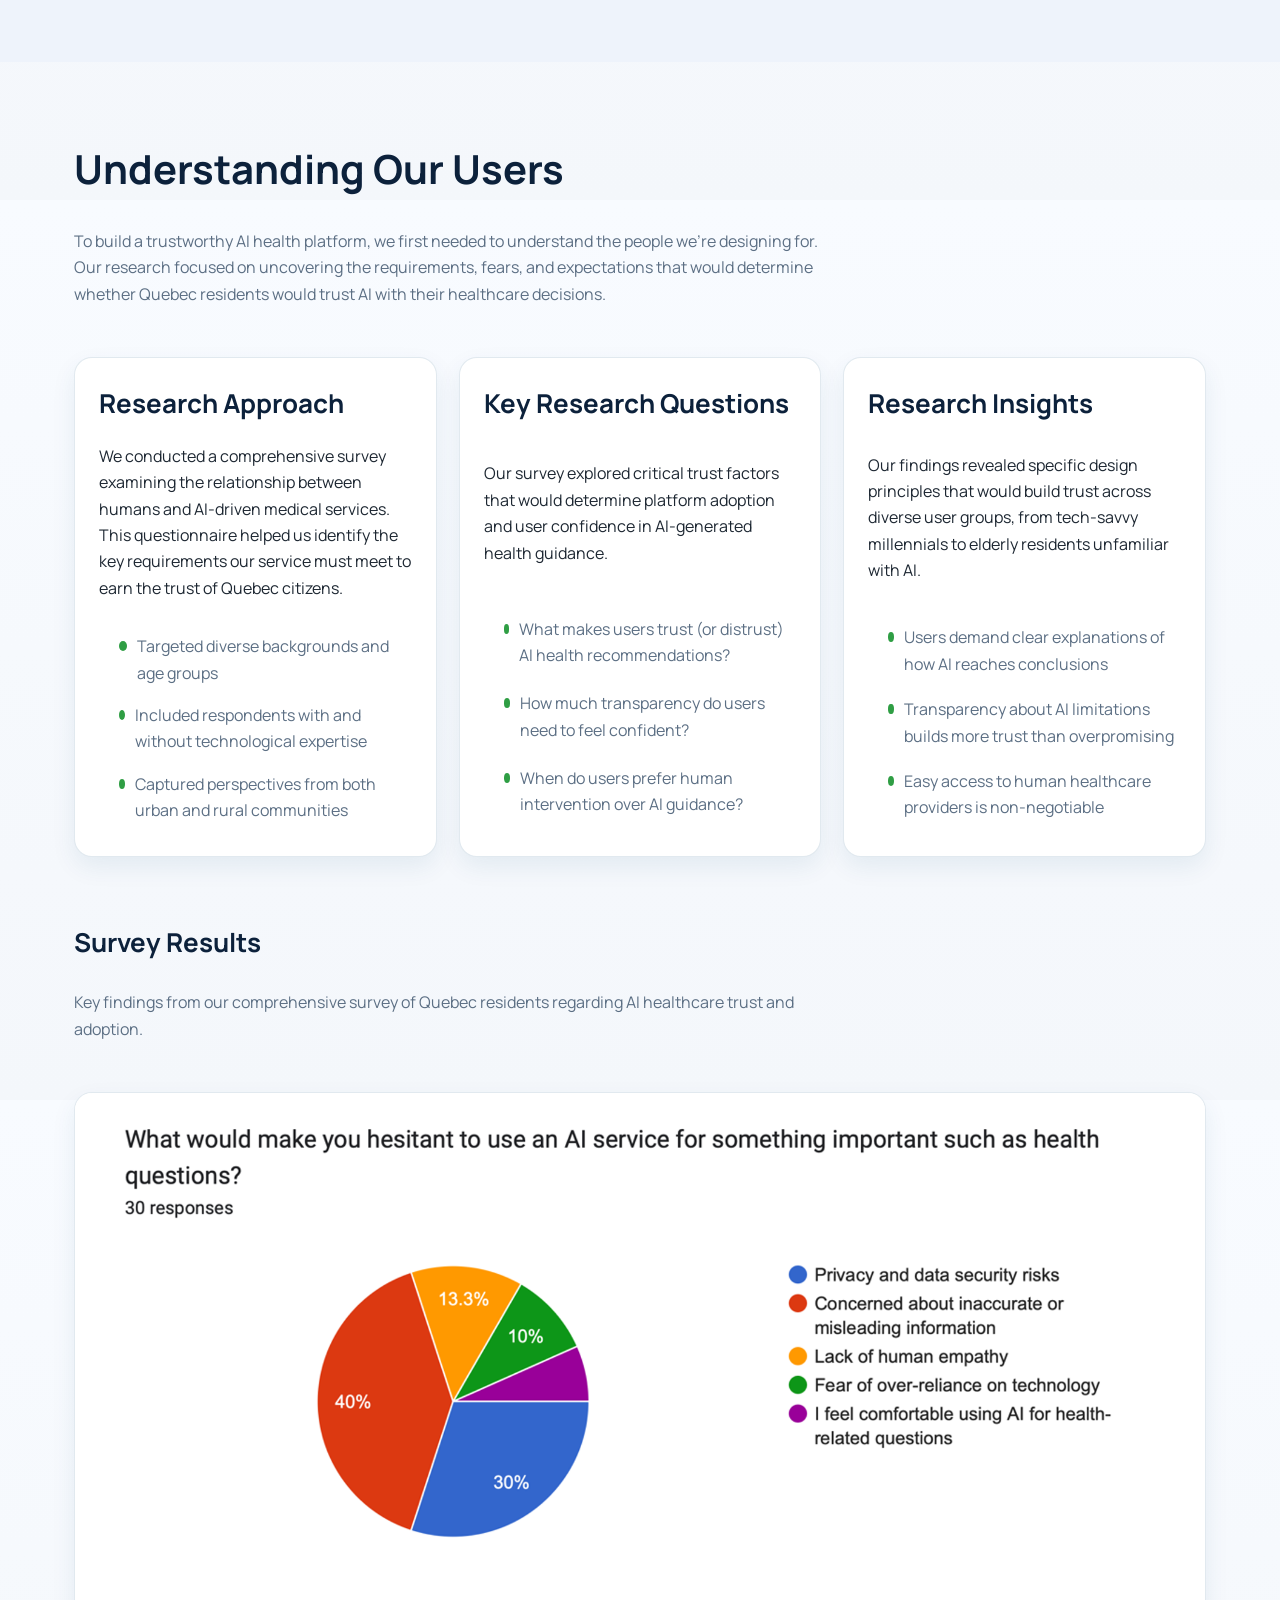
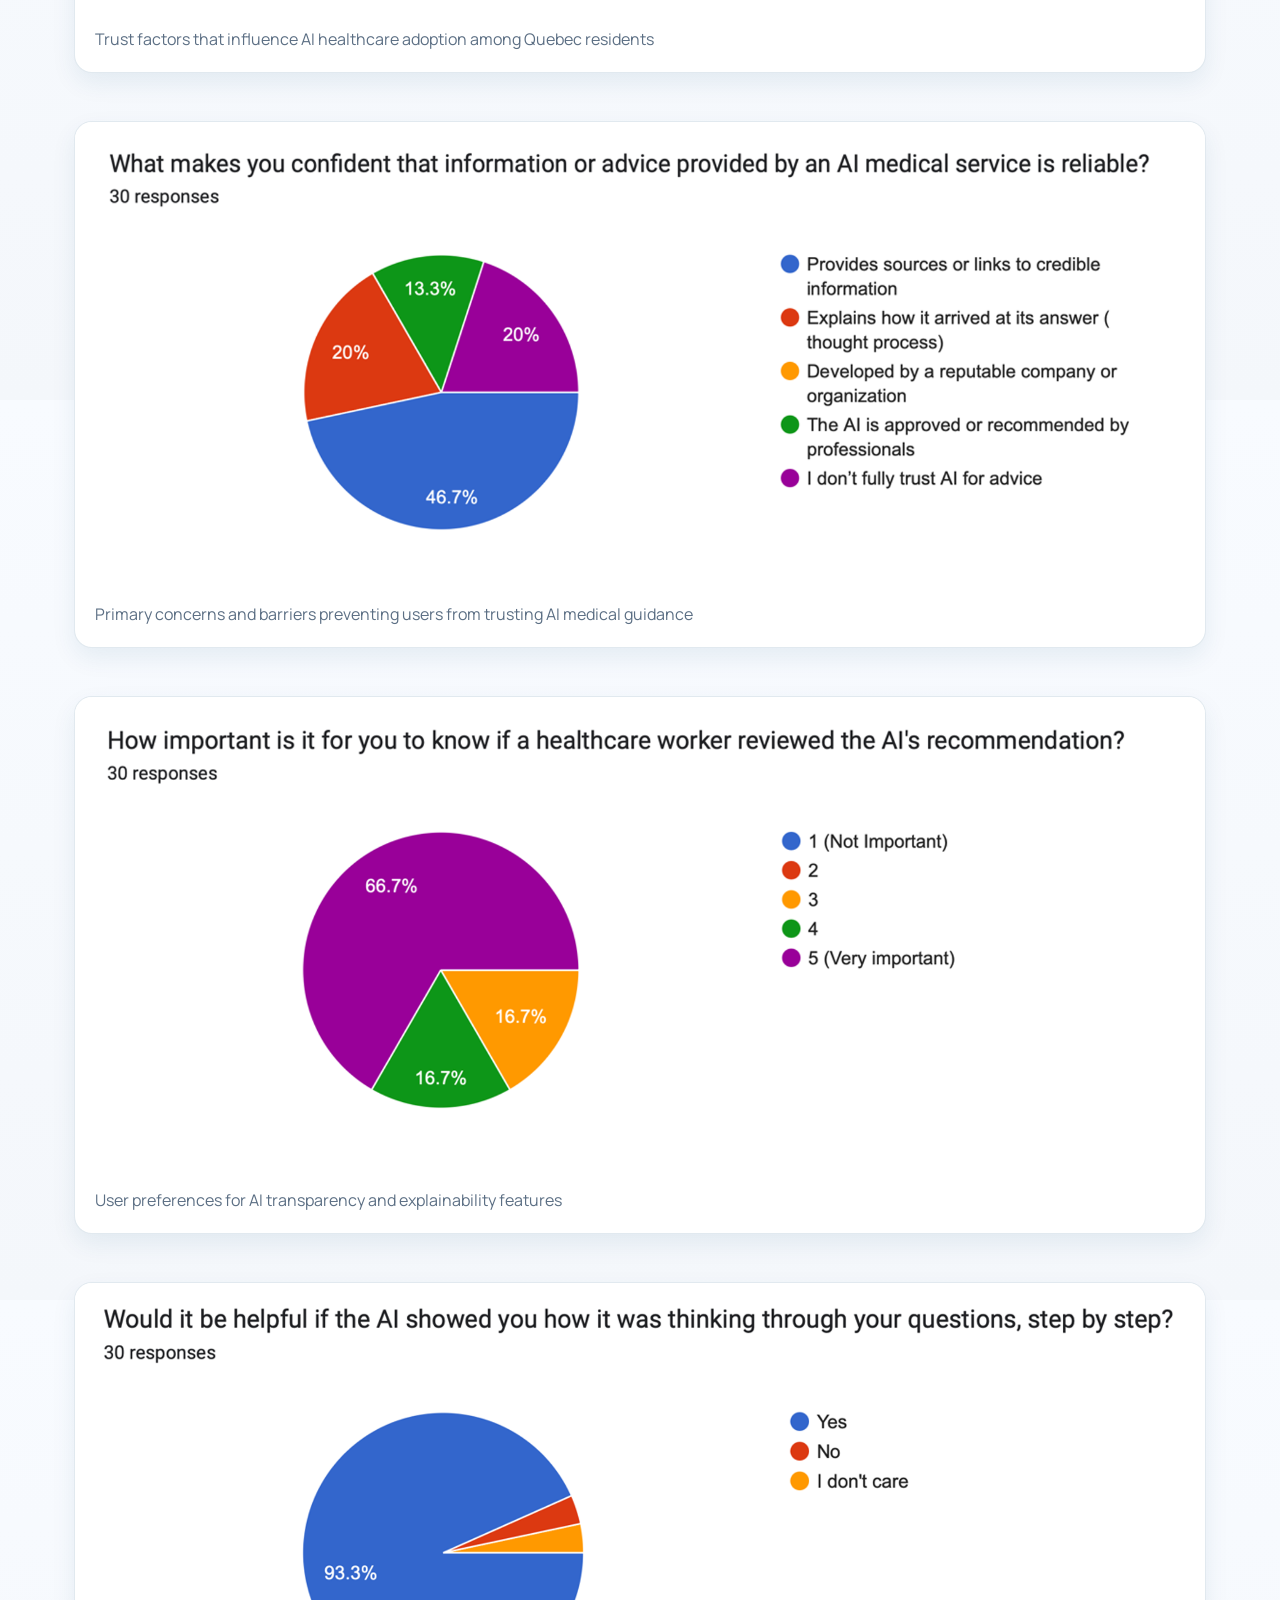
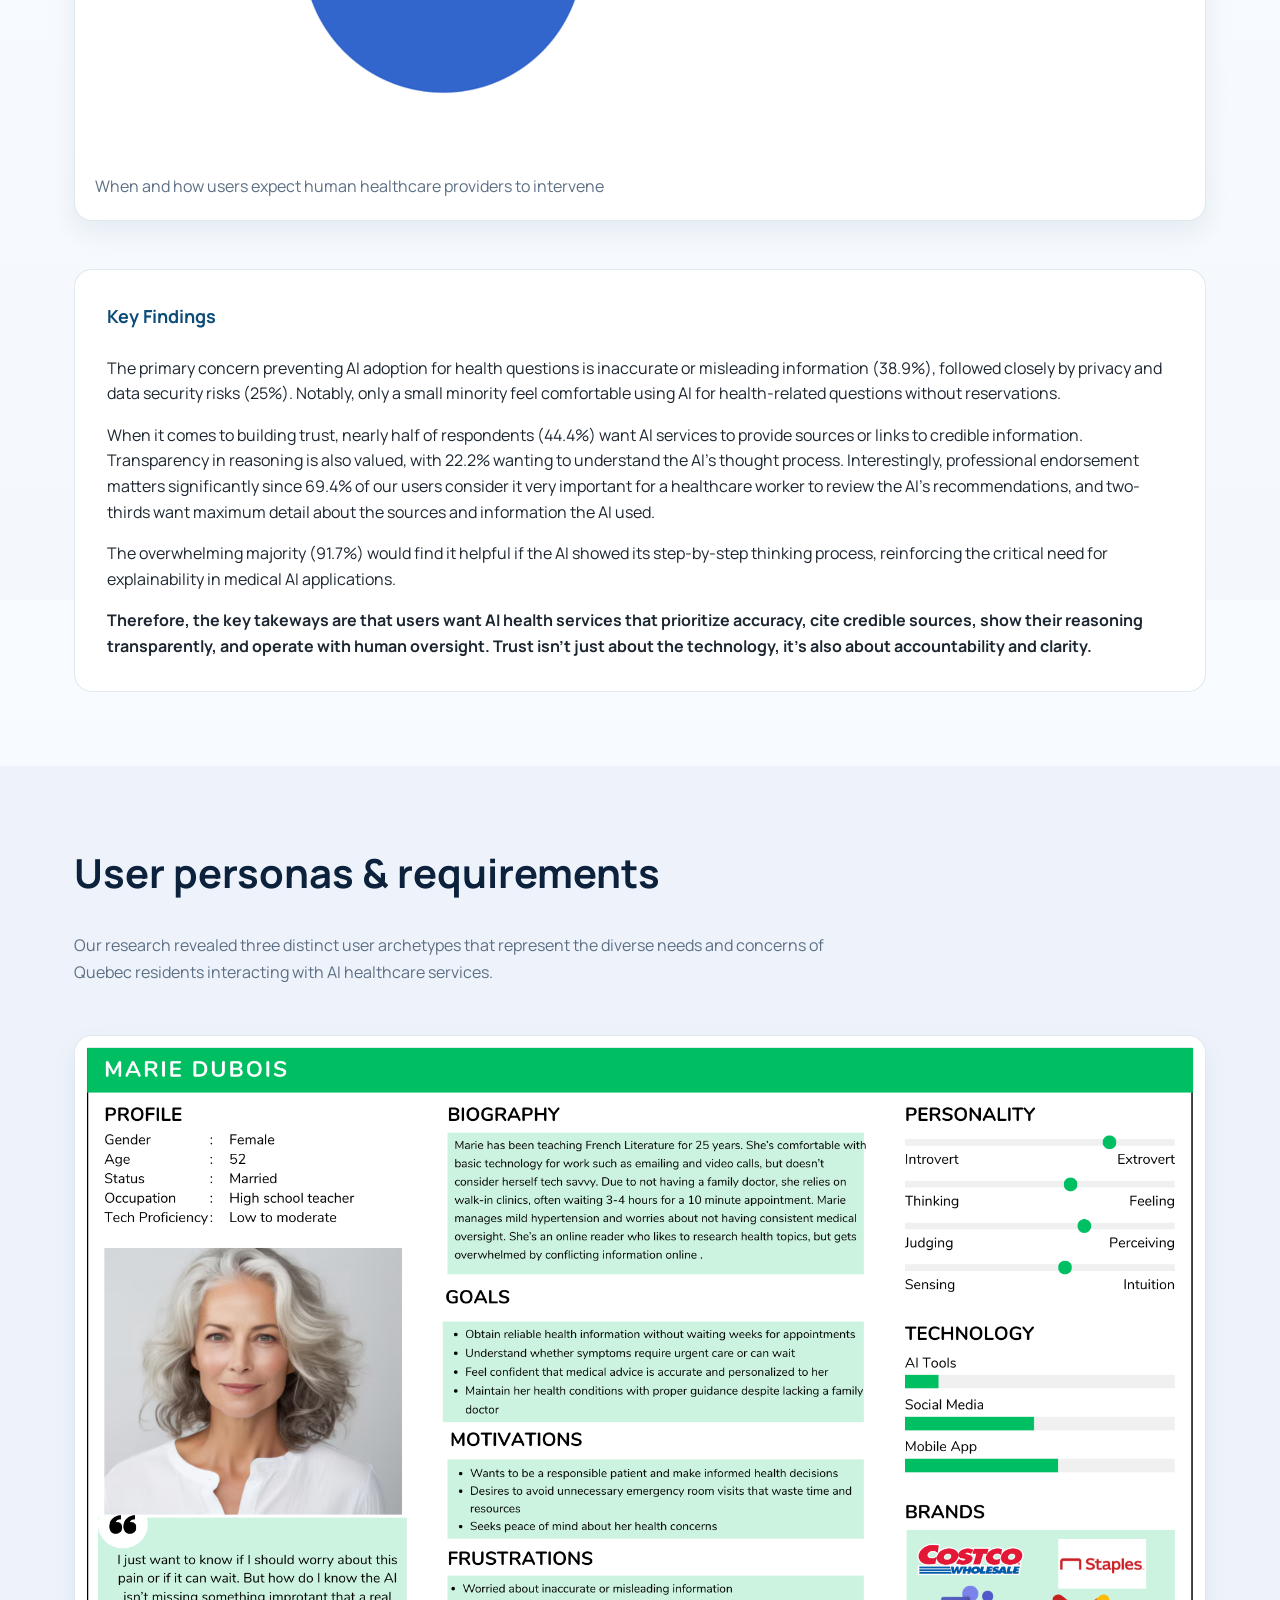
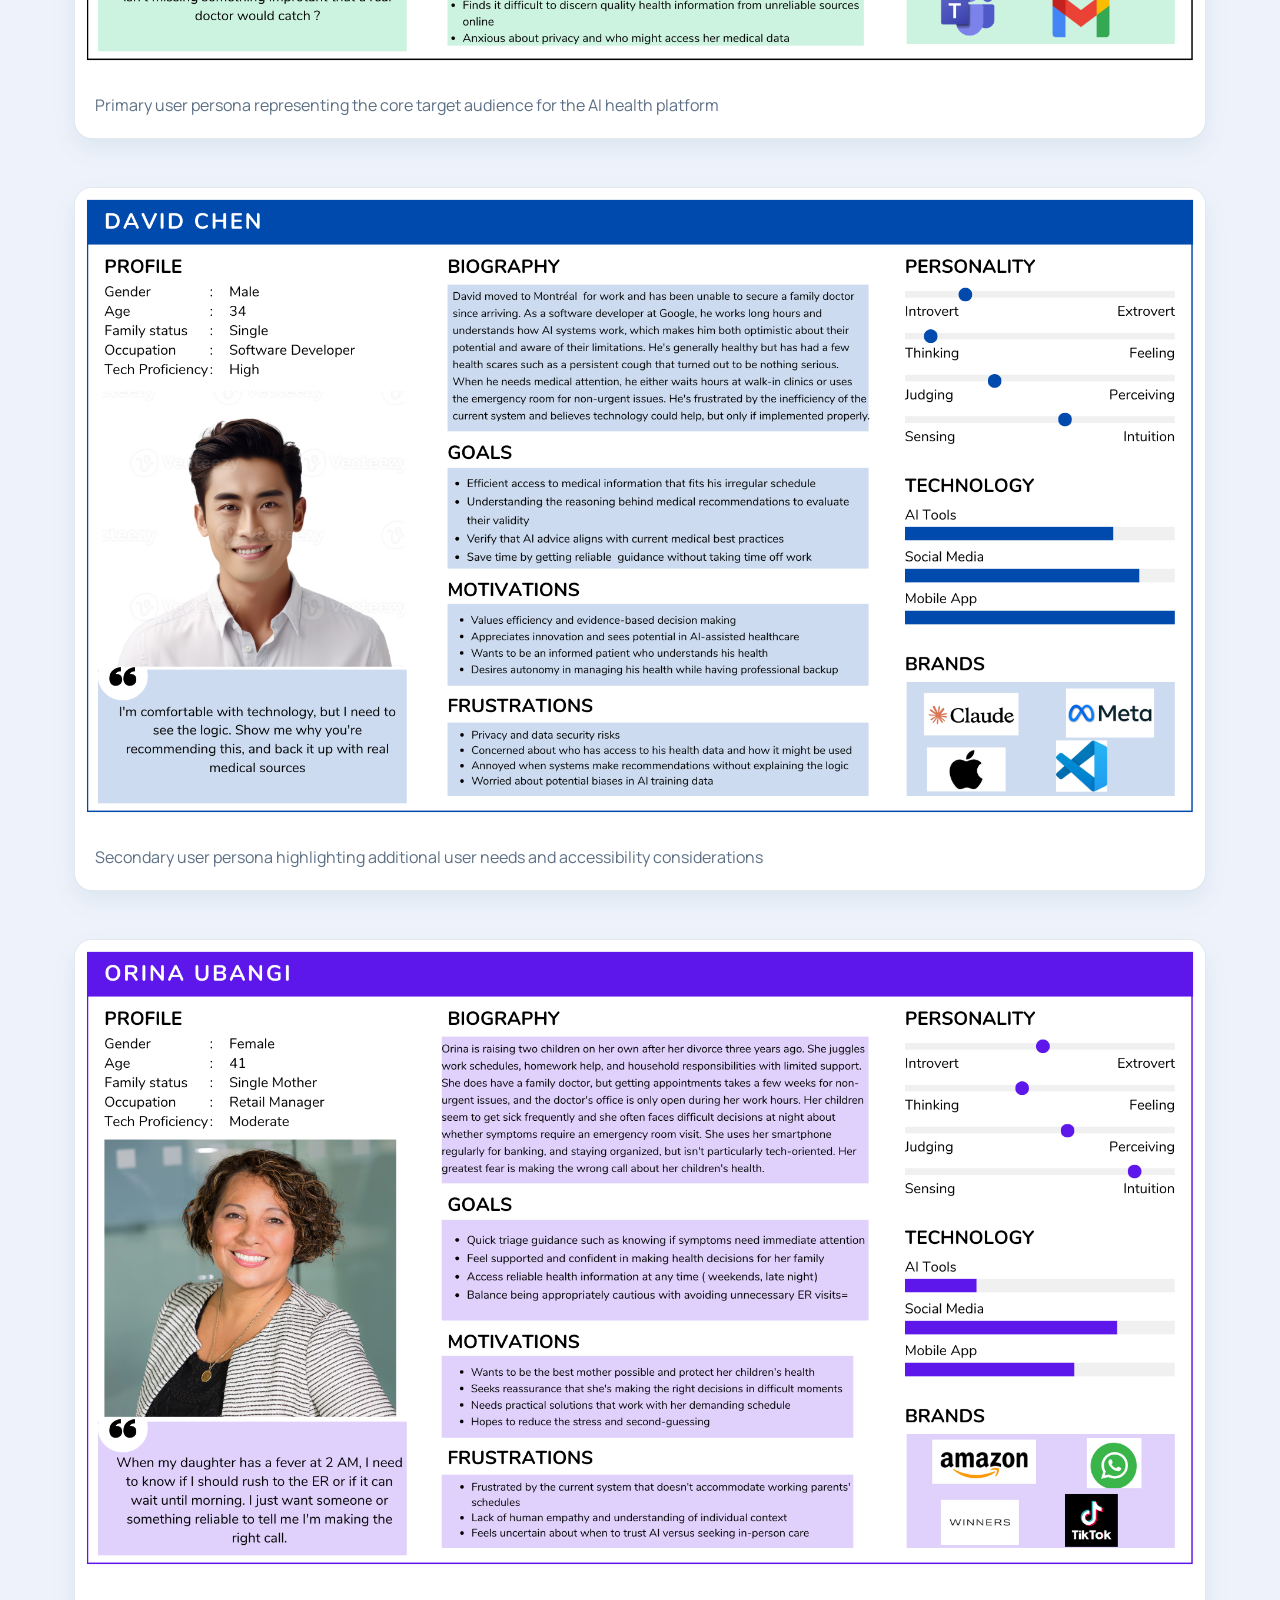
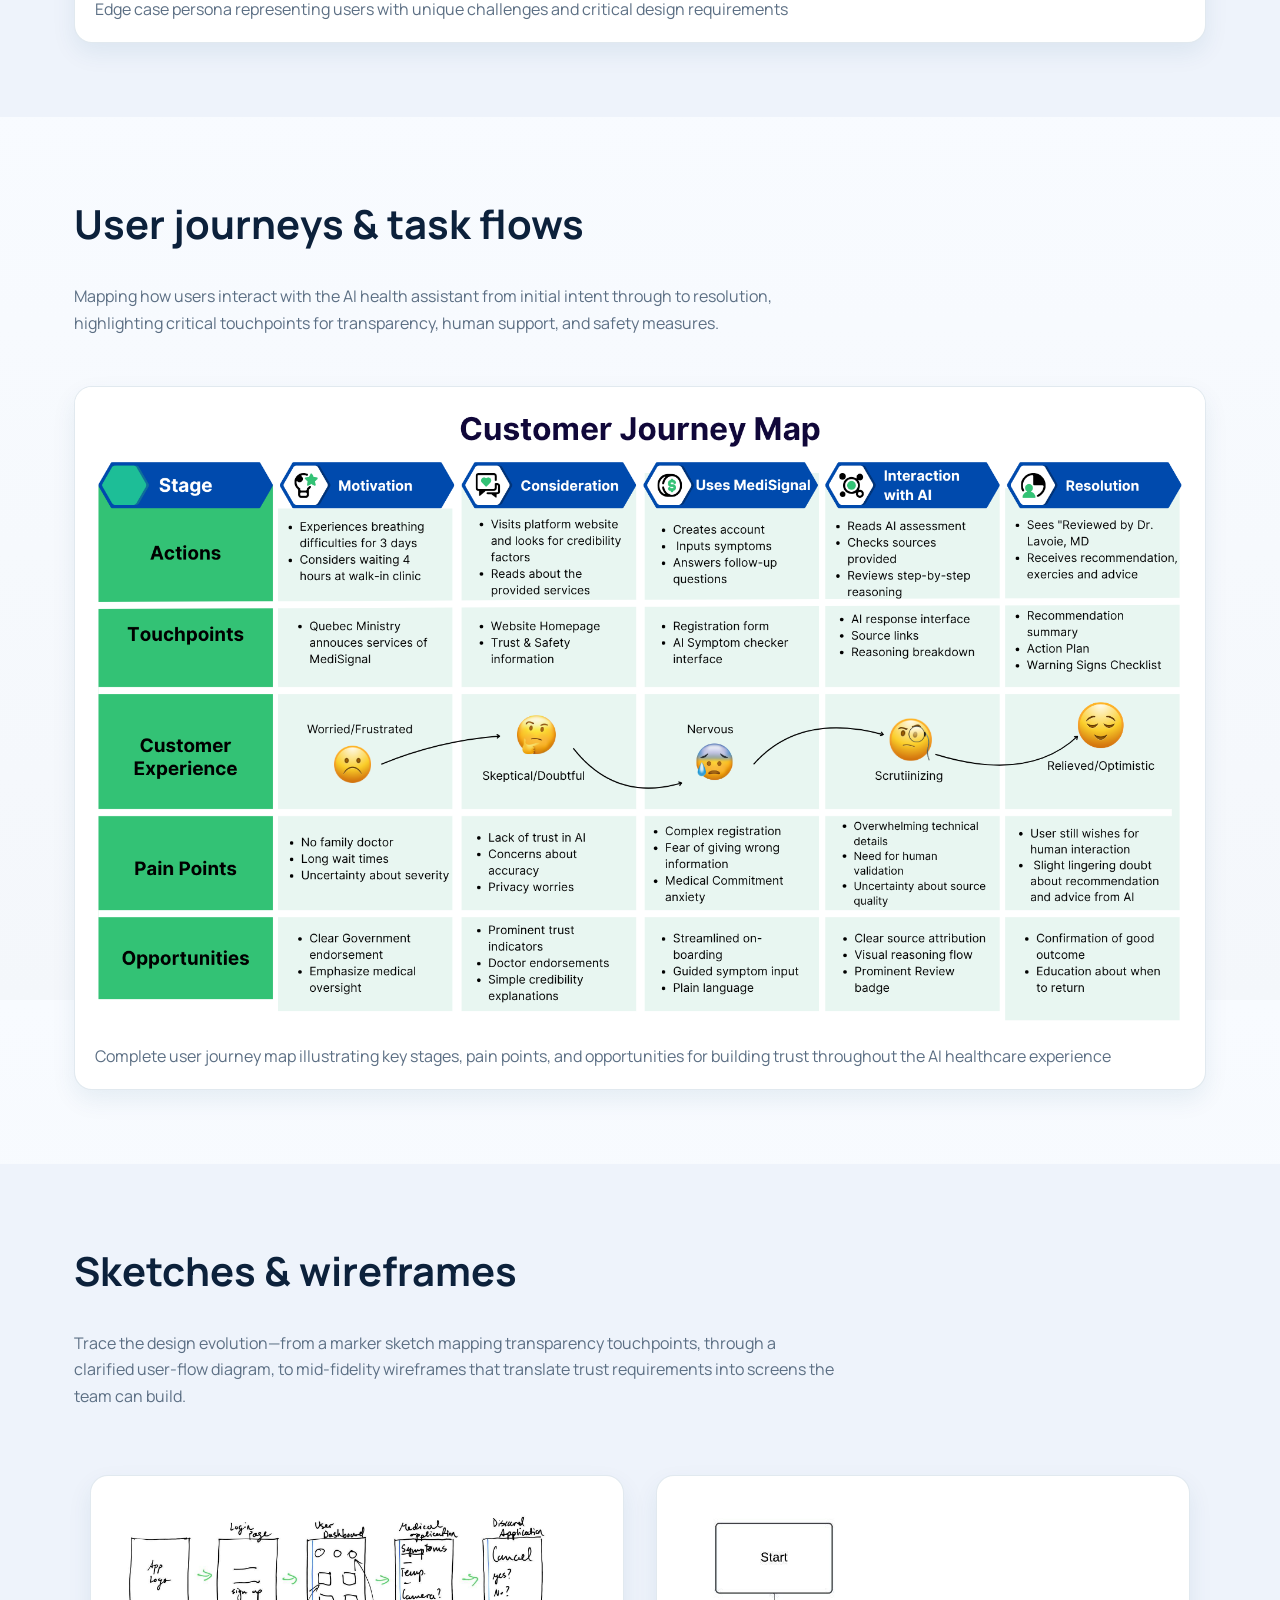
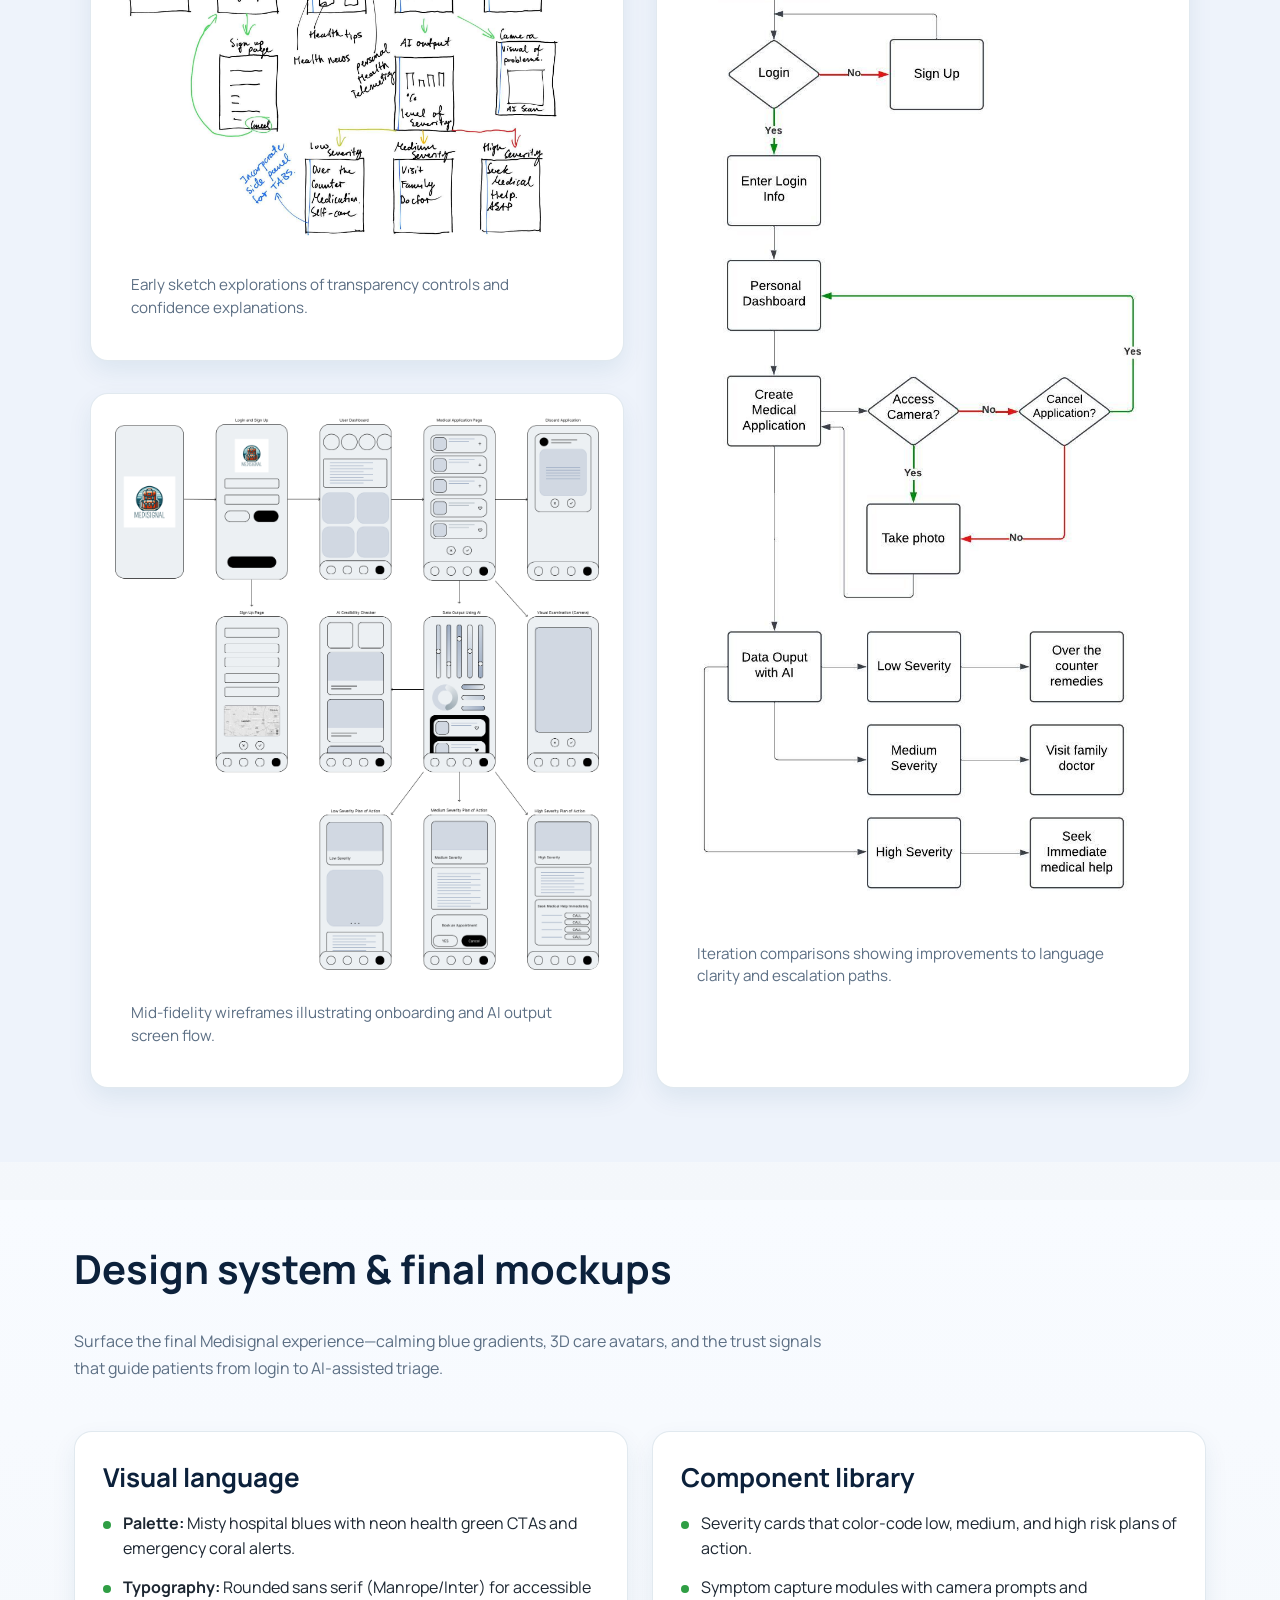
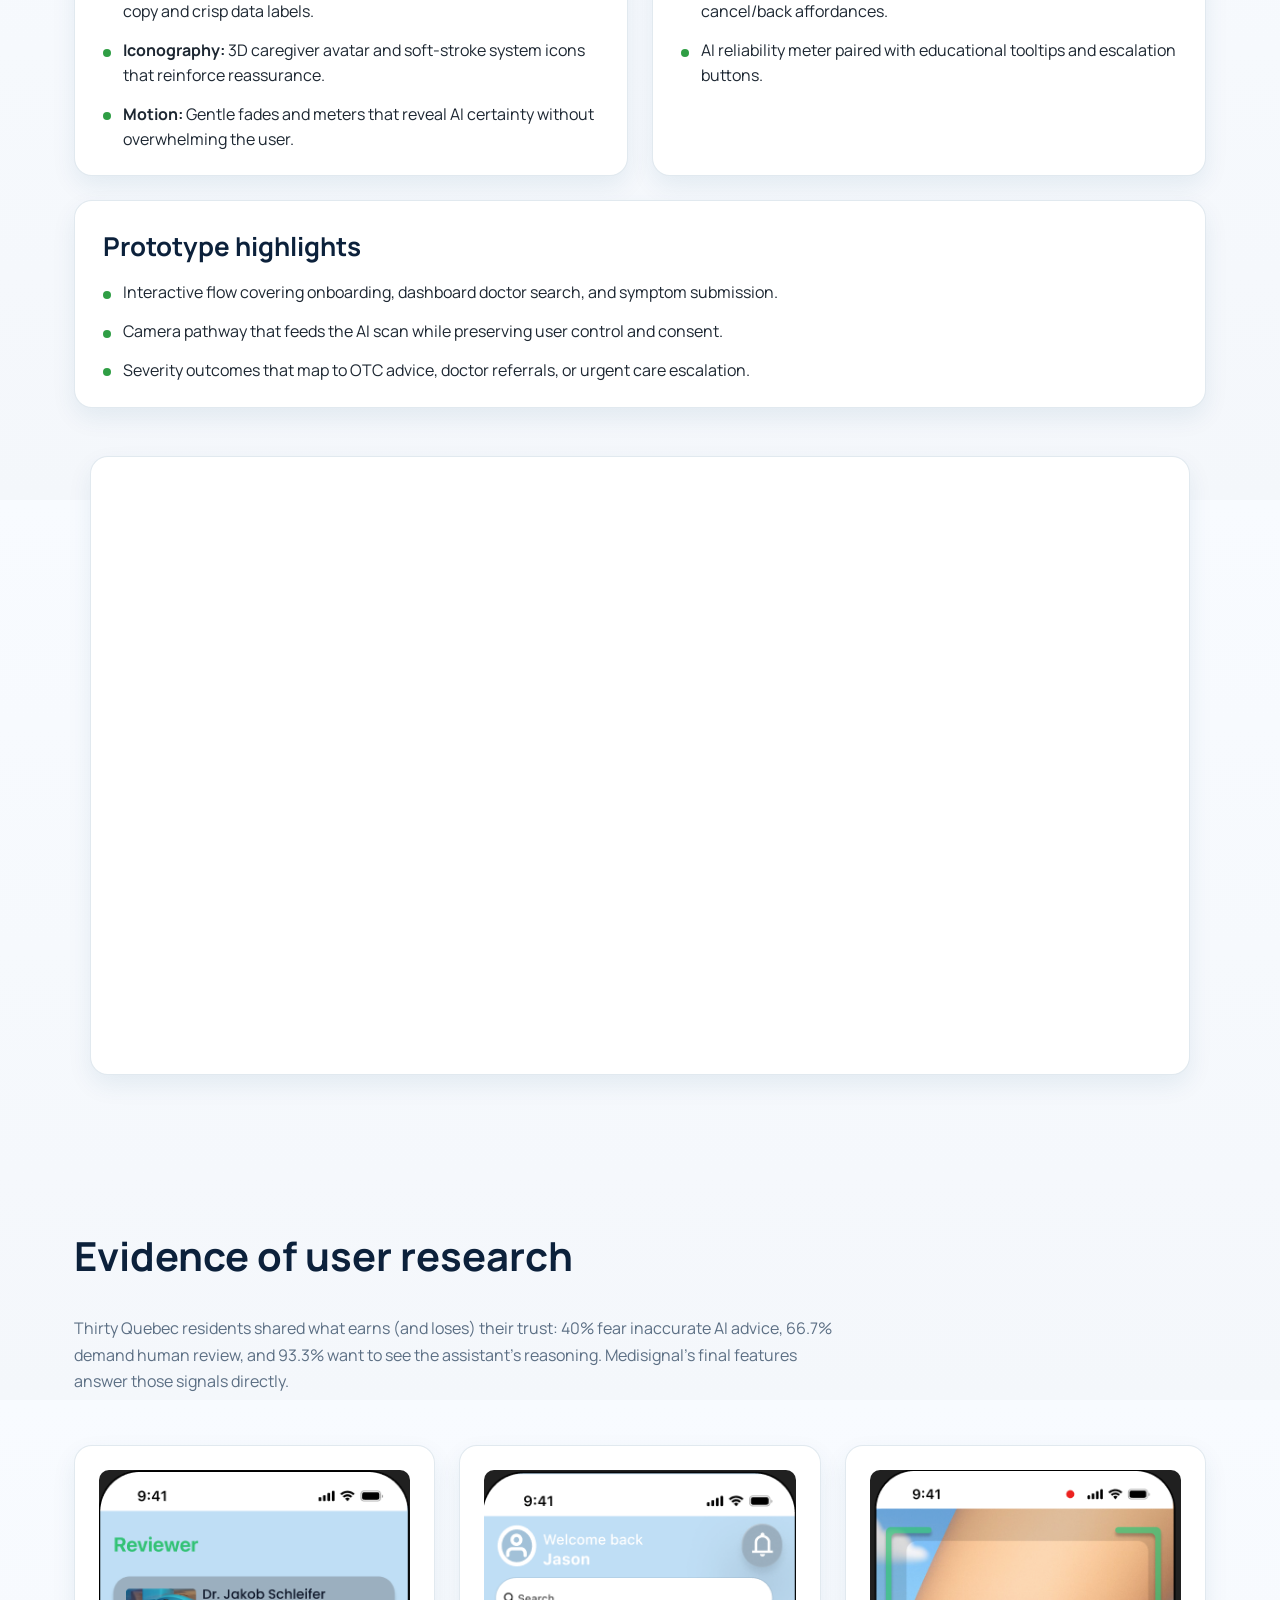
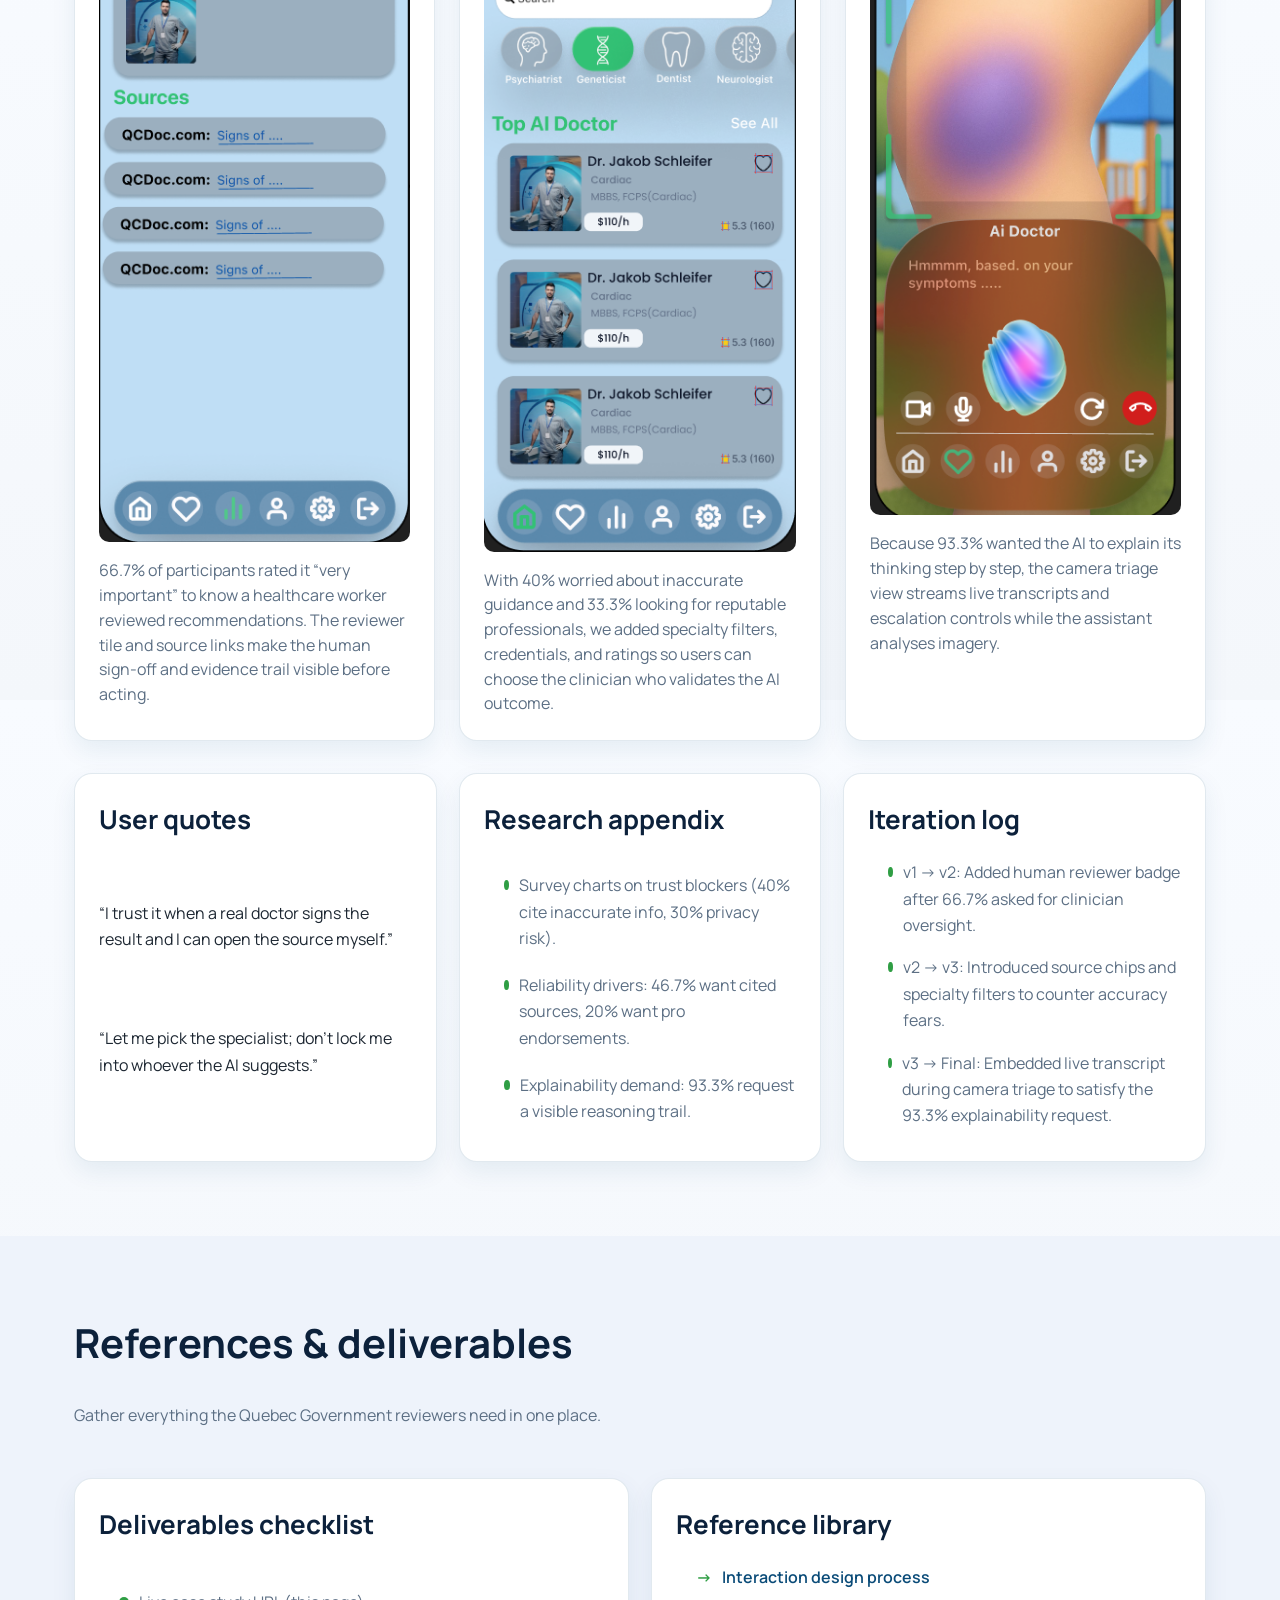
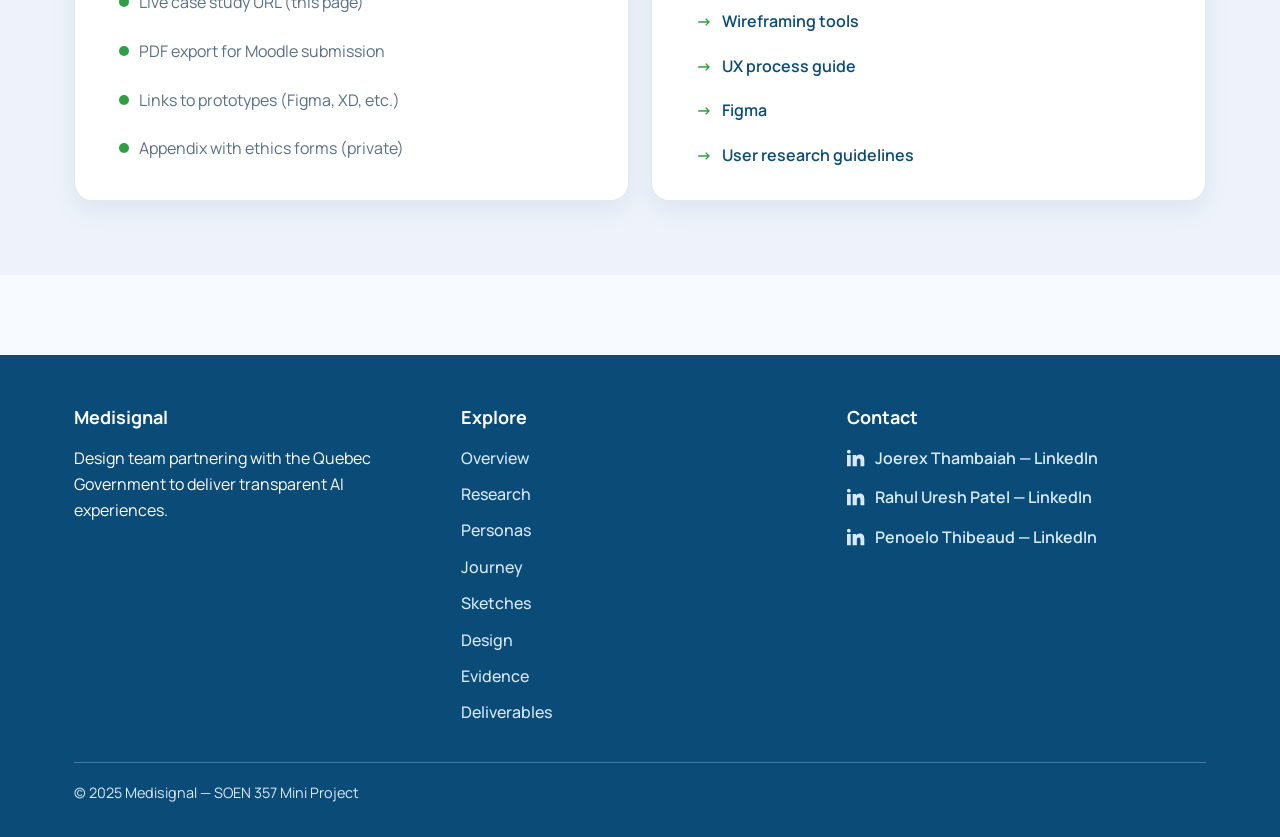
==== commit 0c1fc546: "updated footer" ====
--- a/index.html
+++ b/index.html
@@ -363,15 +363,19 @@
     <div class="container">
       <div class="footer-inner">
         <div>
-          <h4>QC•AI Studio</h4>
+          <h4>Medisignal</h4>
           <p>Design team partnering with the Quebec Government to deliver transparent AI experiences.</p>
         </div>
         <div>
           <h4>Explore</h4>
           <ul>
-            <li><a href="#overview">Project overview</a></li>
+            <li><a href="#overview" aria-current="page">Overview</a></li>
             <li><a href="#research">Research</a></li>
-            <li><a href="#design">Design system</a></li>
+            <li><a href="#personas">Personas</a></li>
+            <li><a href="#journeys">Journey</a></li>
+            <li><a href="#wireframes">Sketches</a></li>
+            <li><a href="#design">Design</a></li>
+            <li><a href="#evidence">Evidence</a></li>
             <li><a href="#references">Deliverables</a></li>
           </ul>
         </div>
@@ -406,7 +410,7 @@
         </div>
       </div>
       <div class="footer-bottom">
-        <span>© 2025 QC•AI Studio — SOEN 357 Mini Project</span>
+        <span>© 2025 Medisignal — SOEN 357 Mini Project</span>
         <span><a href="#overview">Back to top</a></span>
       </div>
     </div>
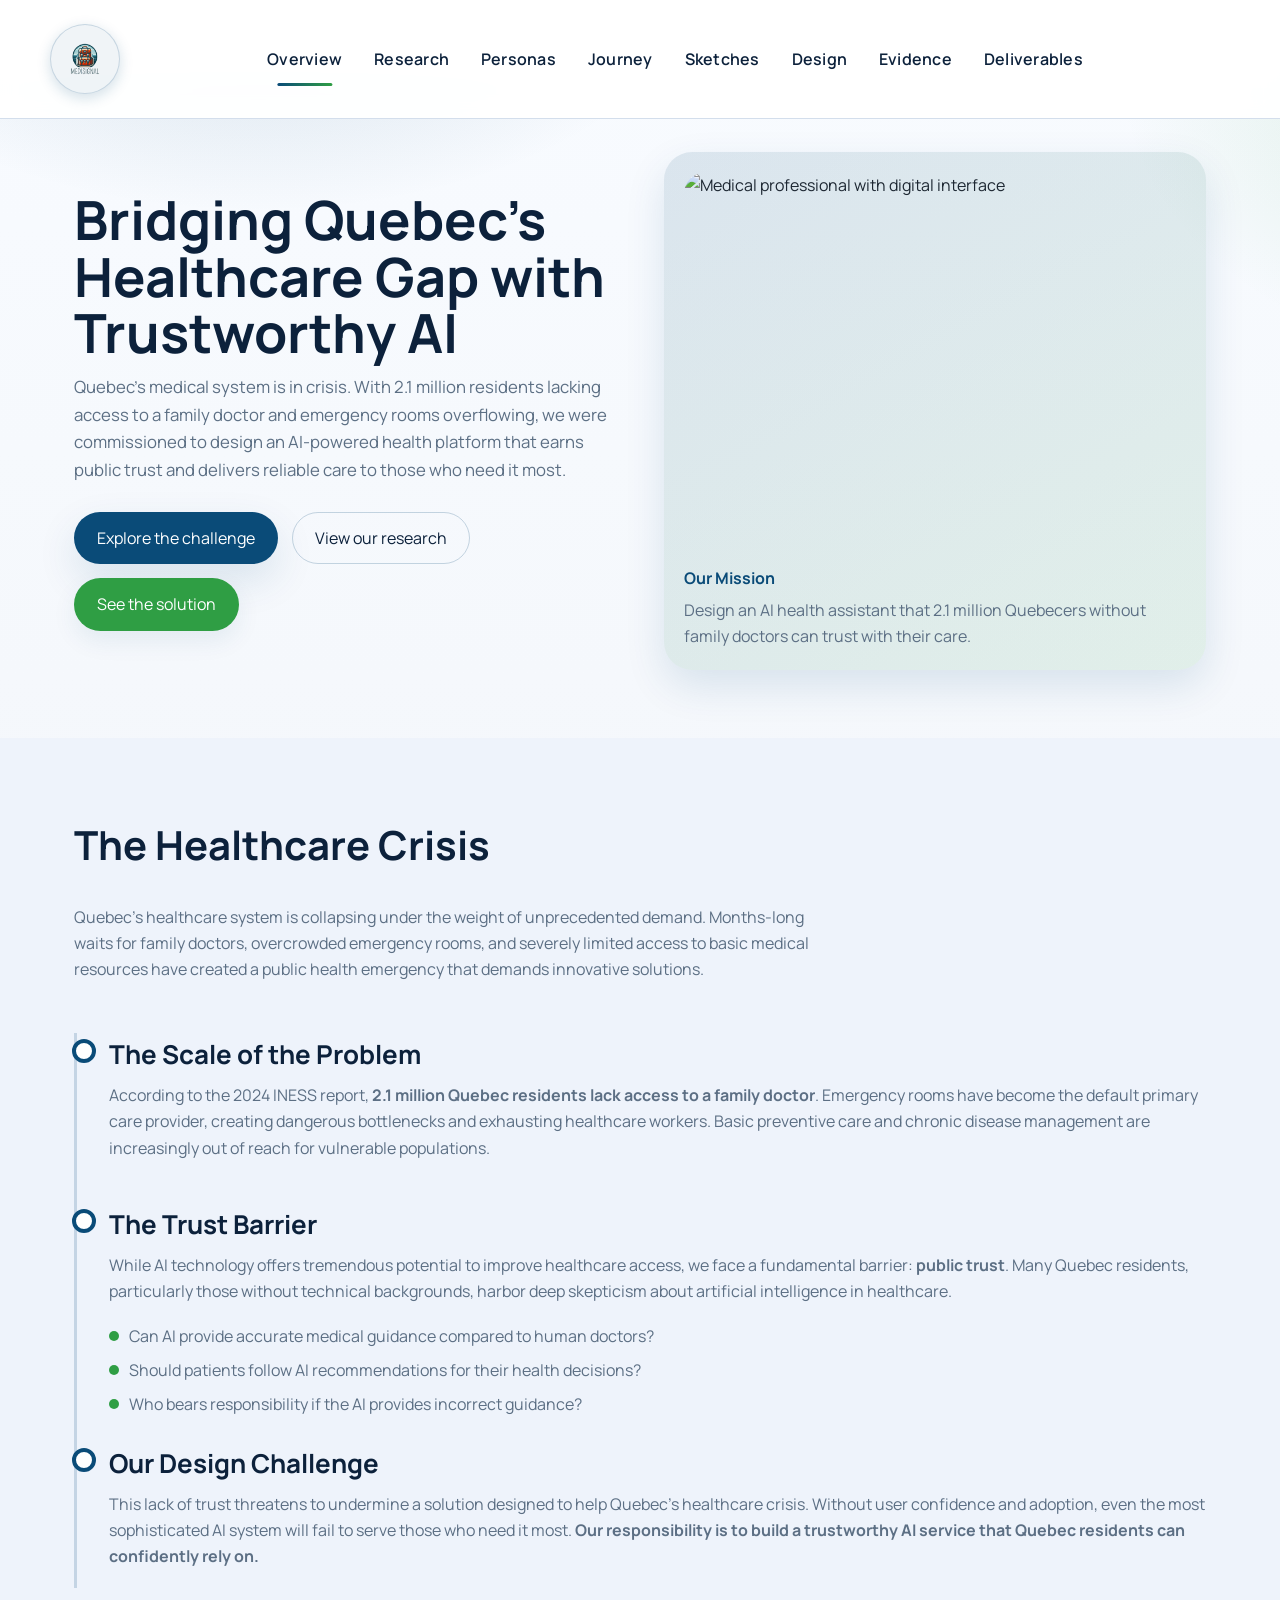
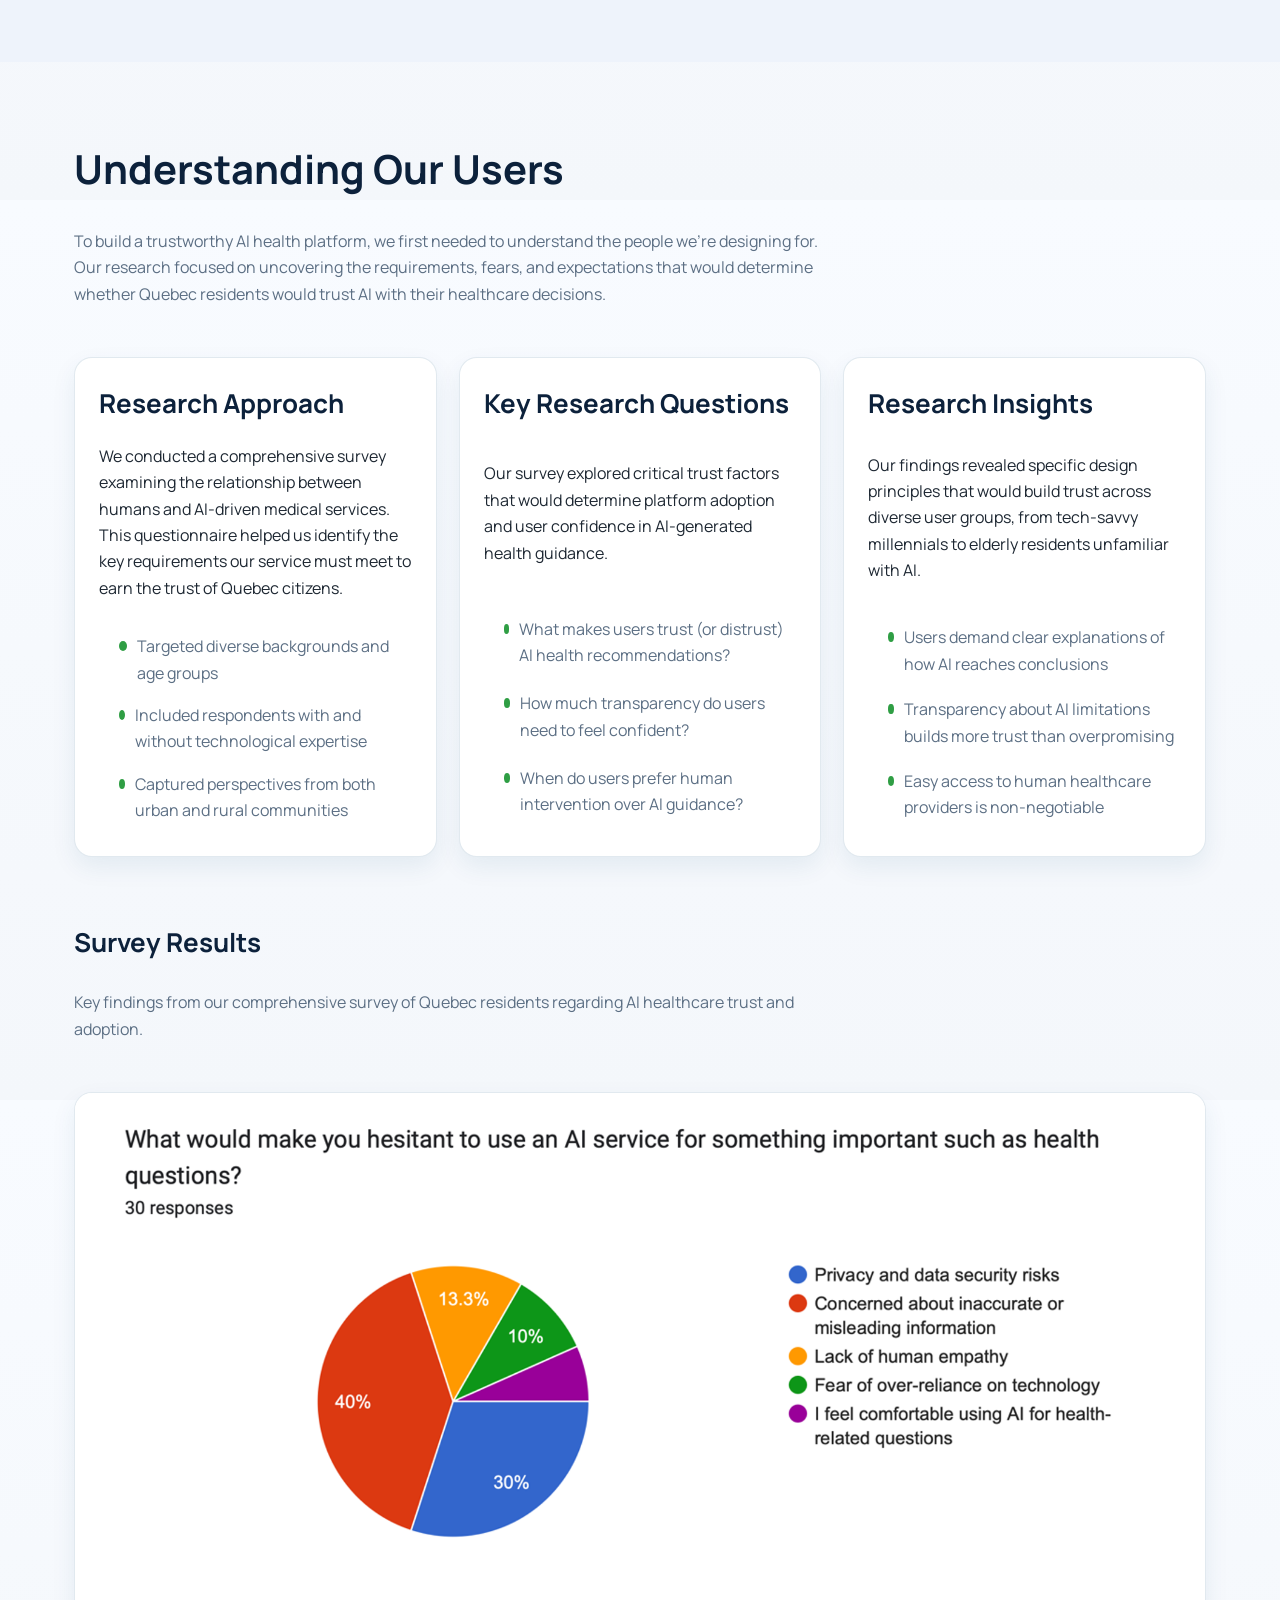
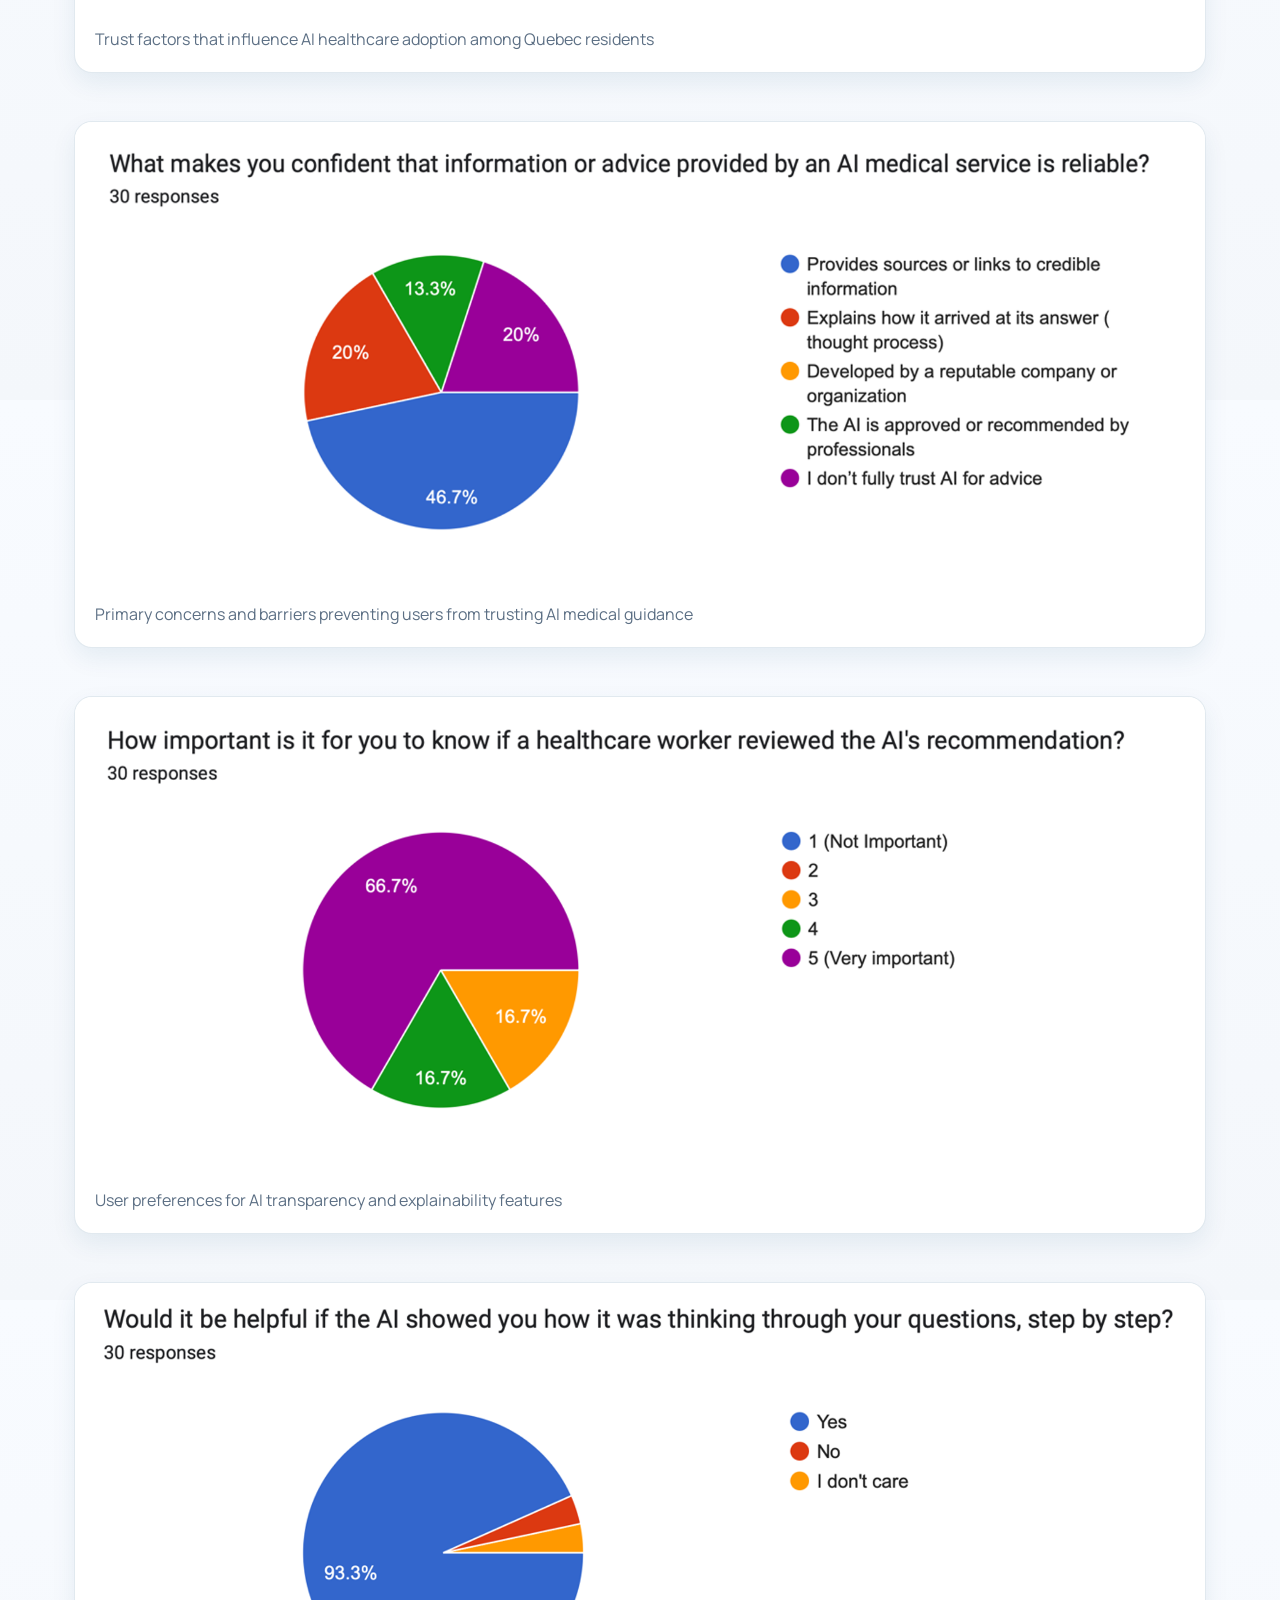
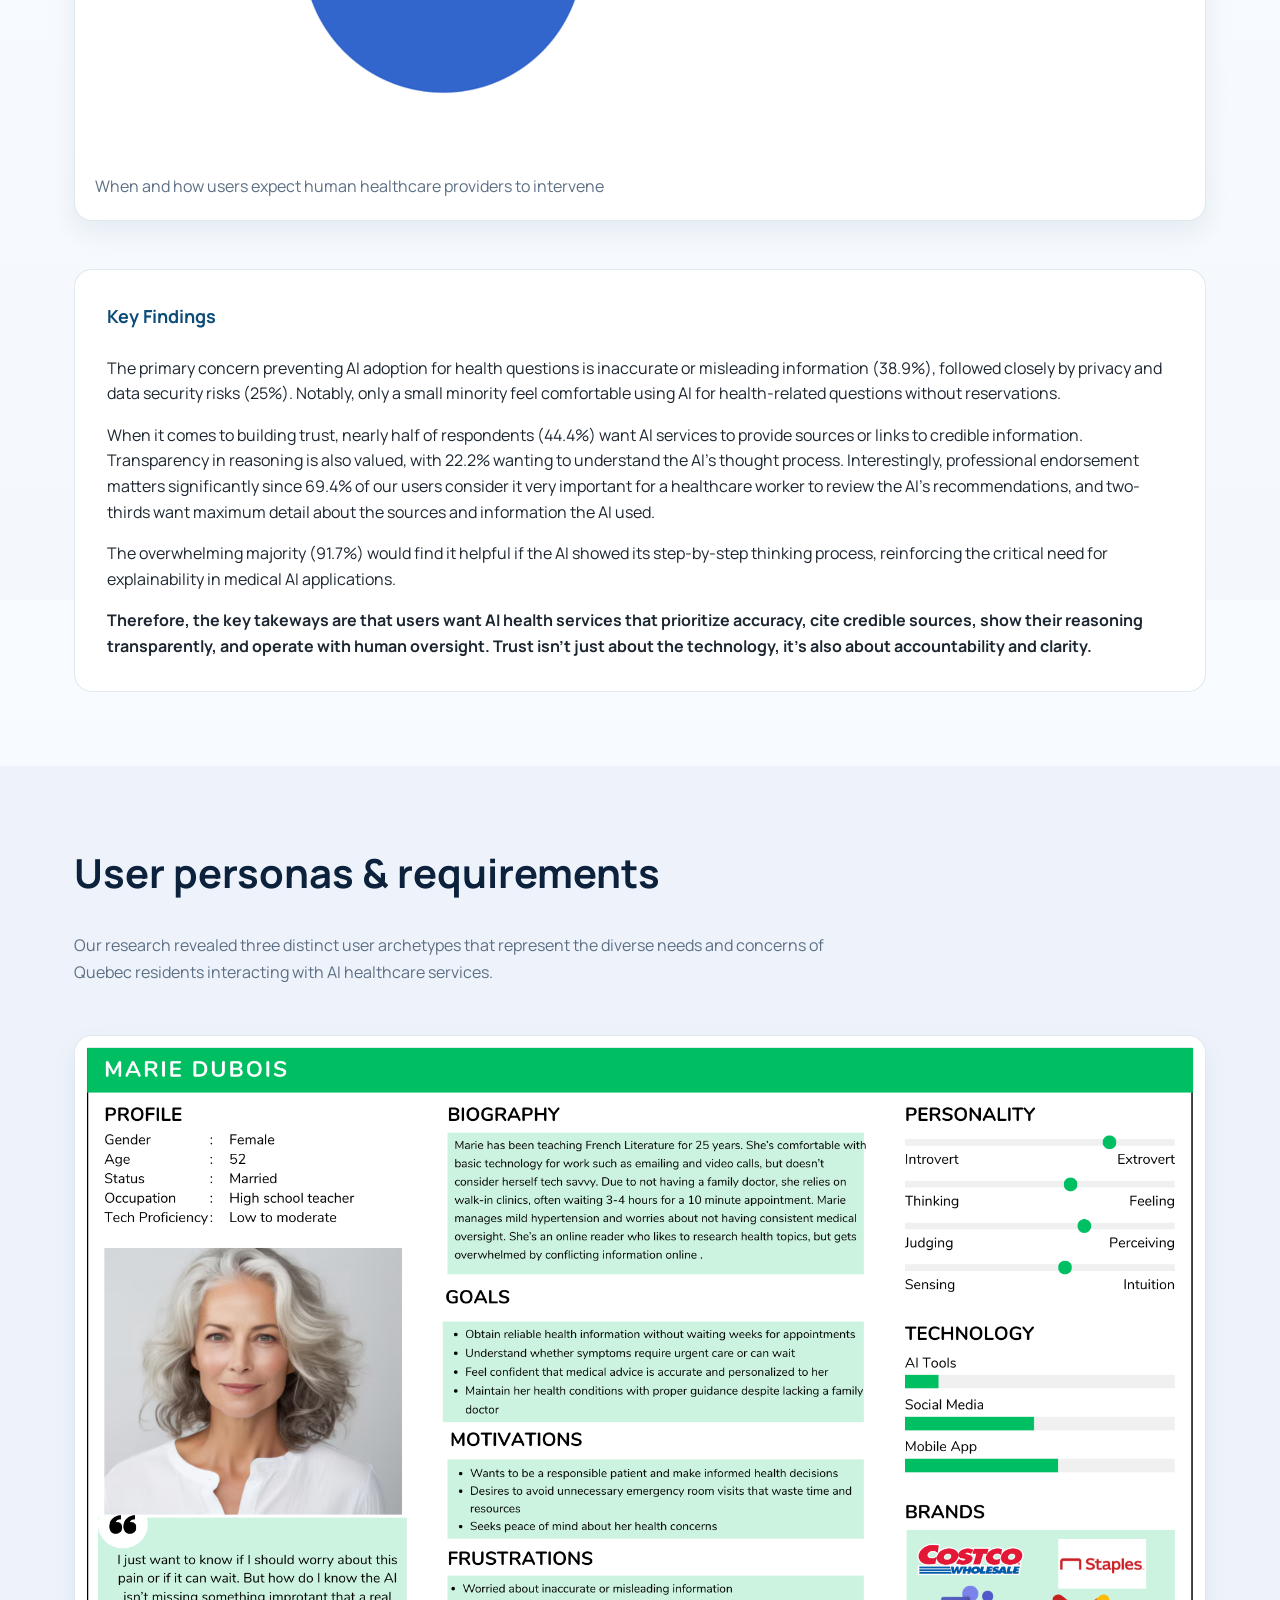
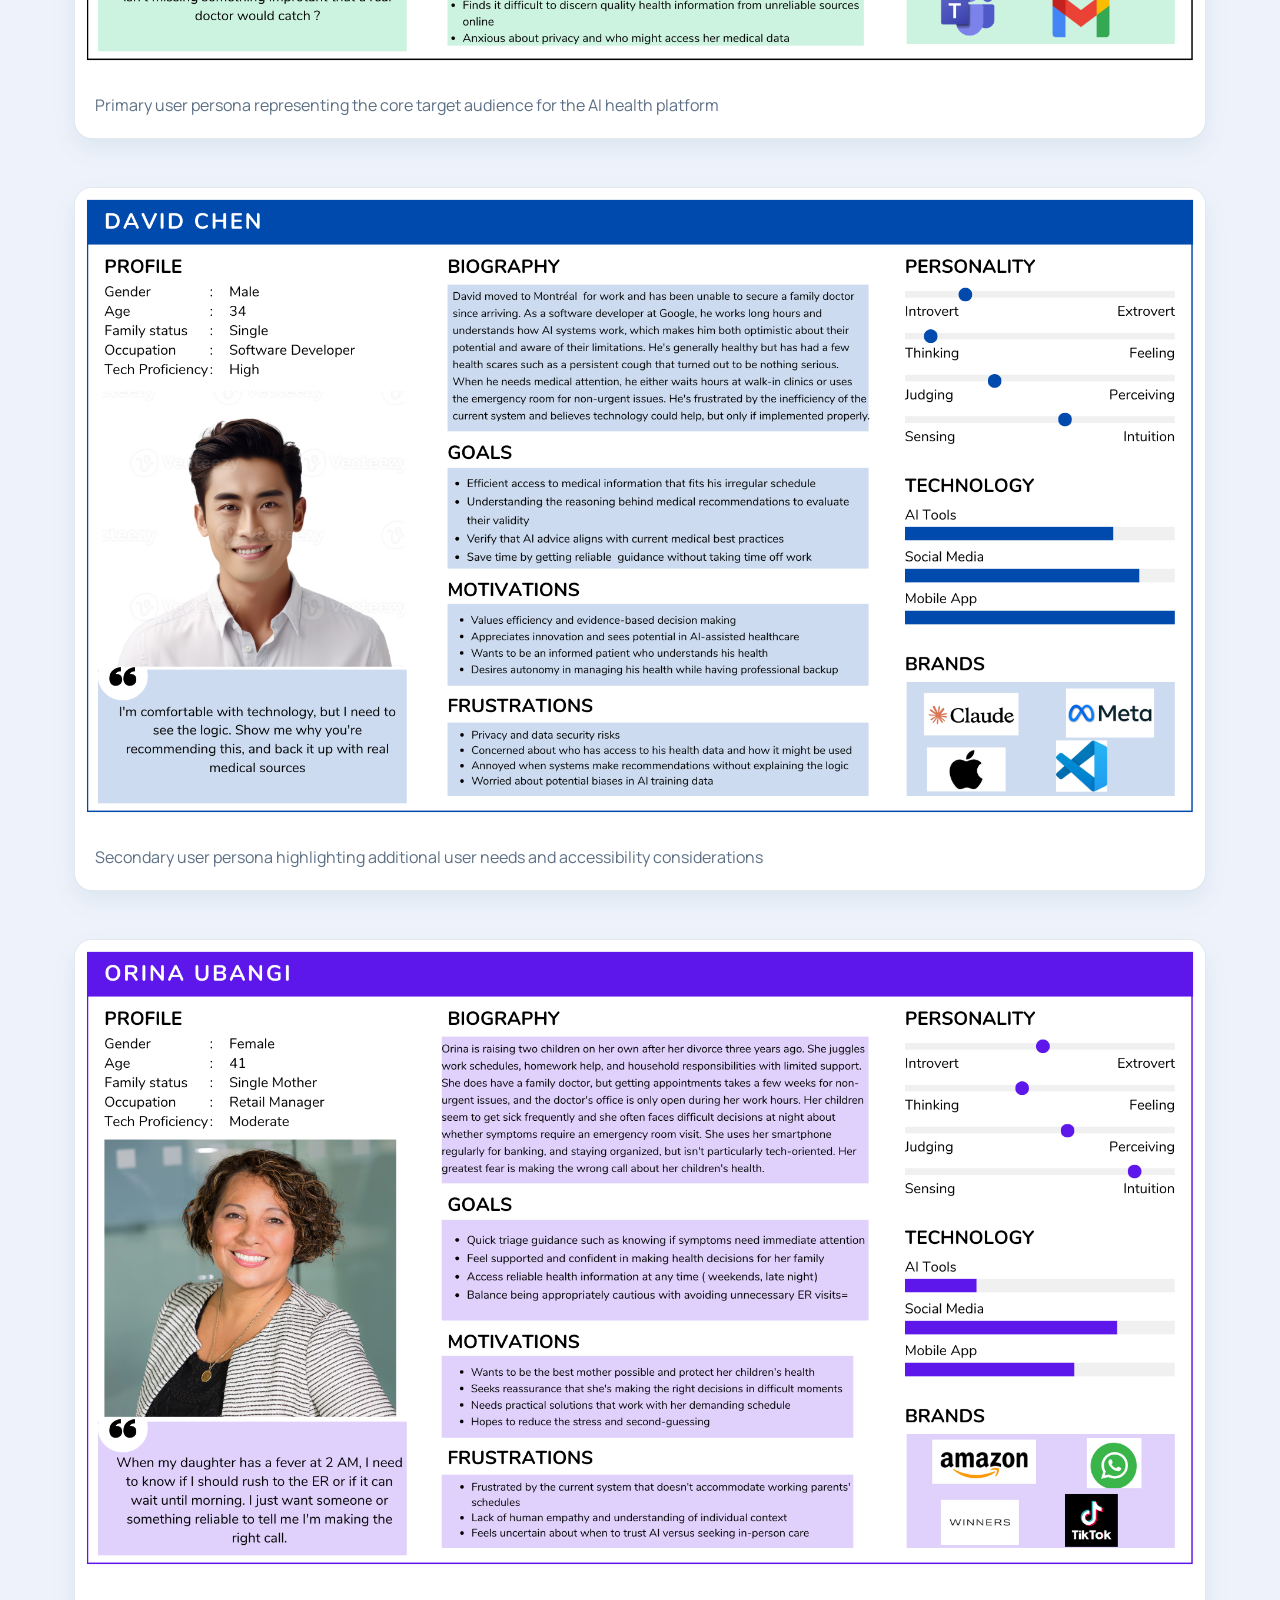
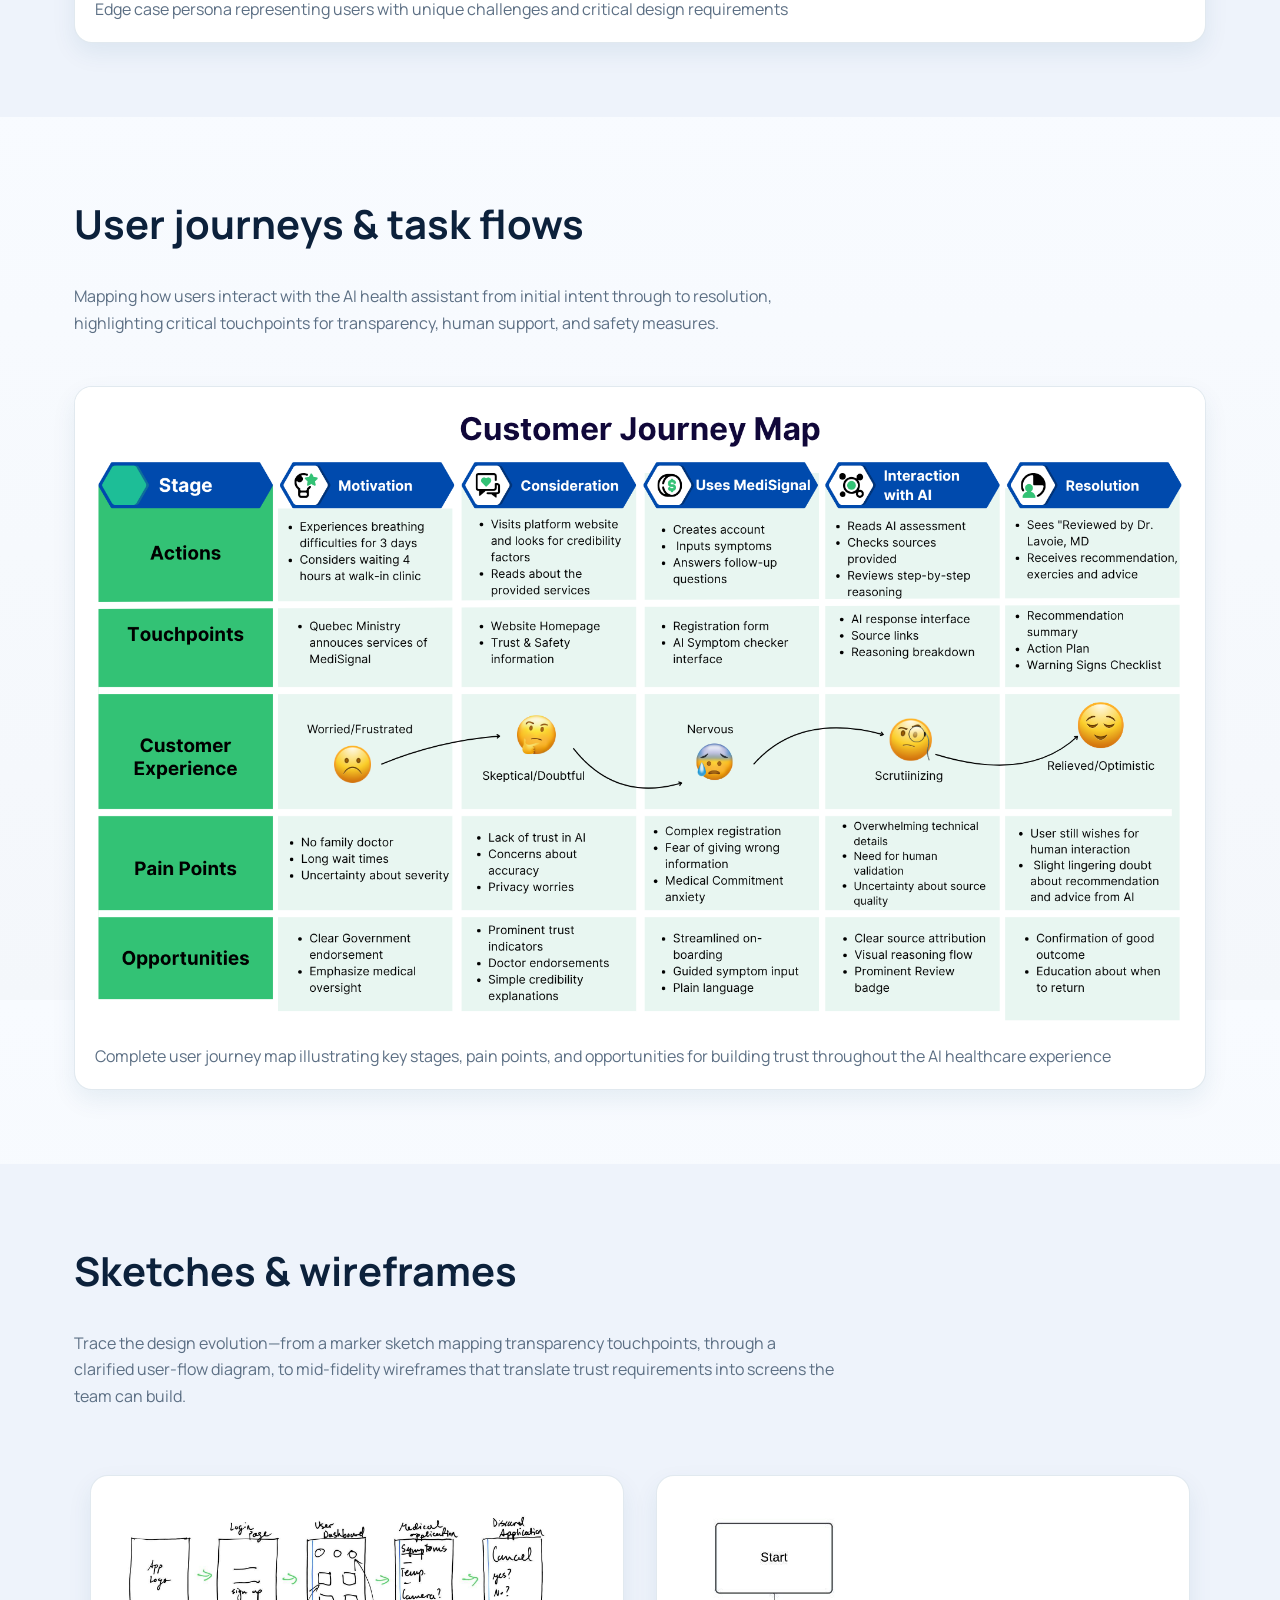
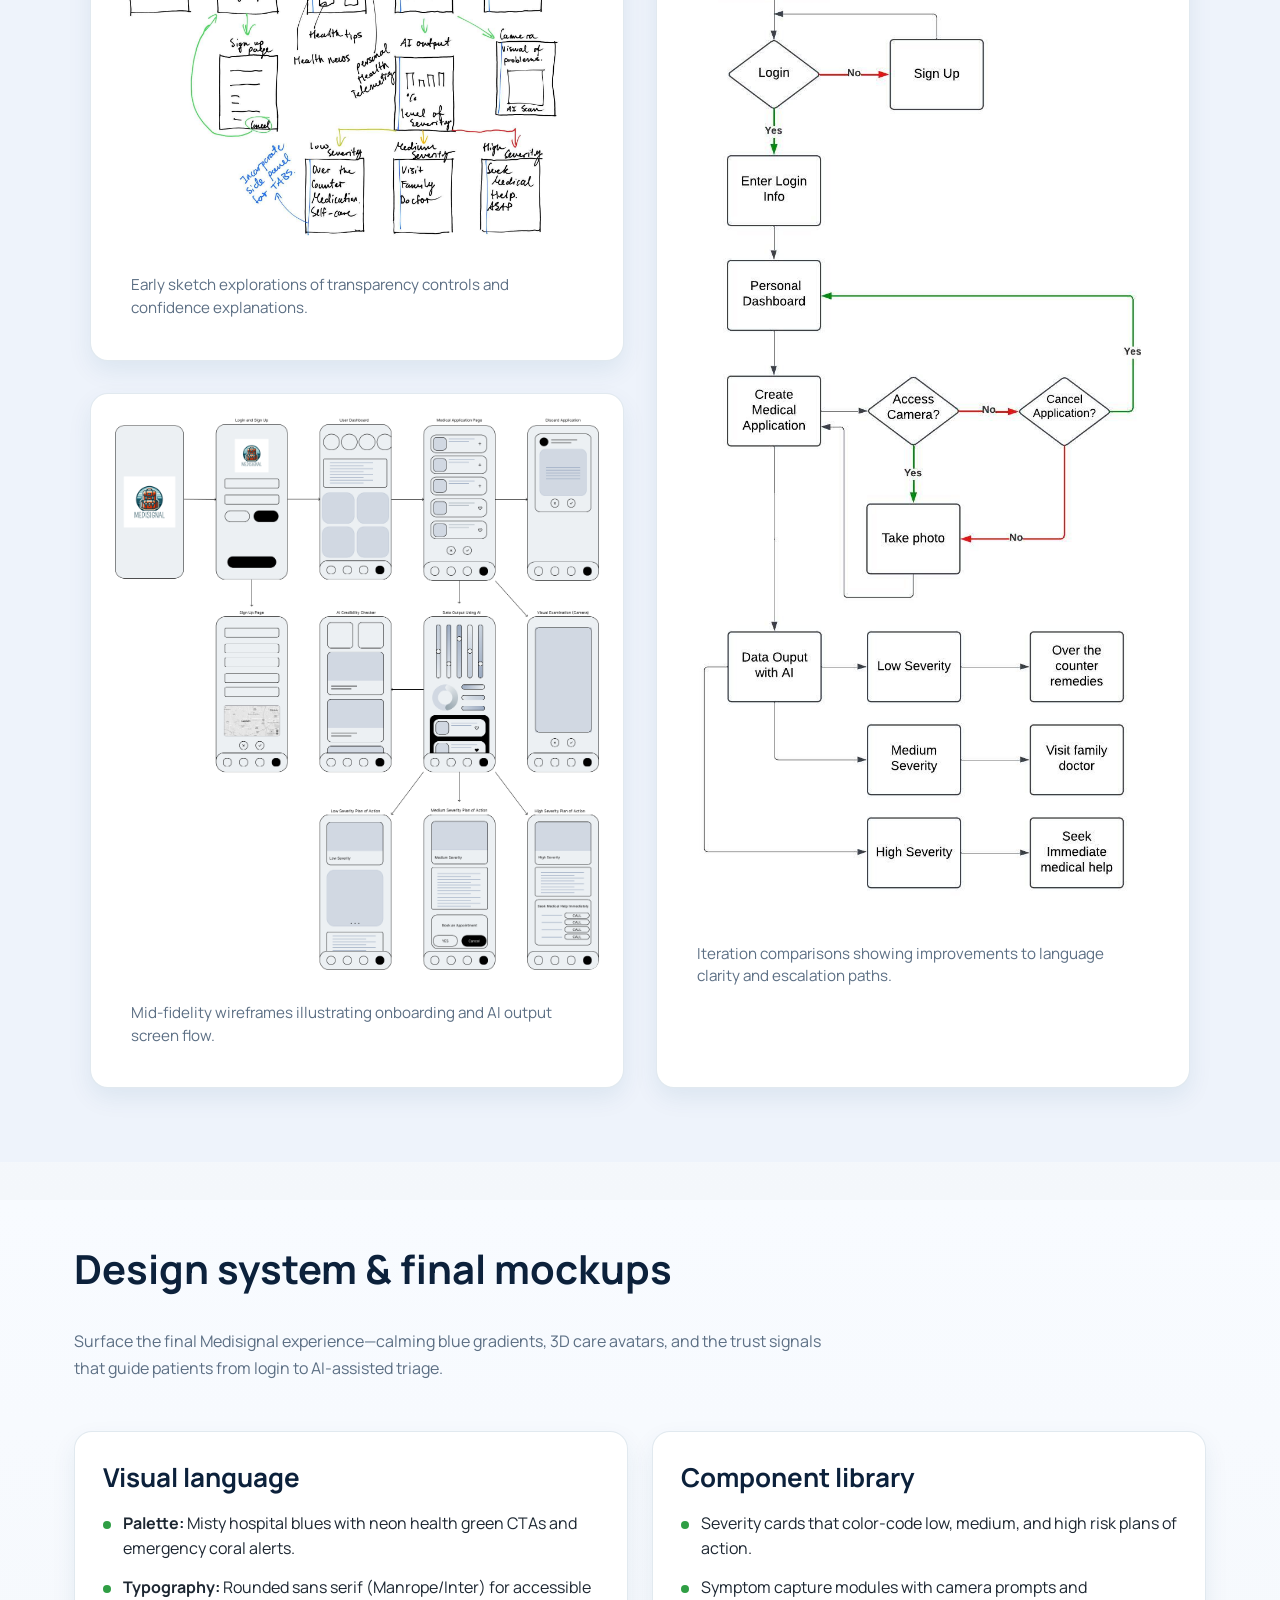
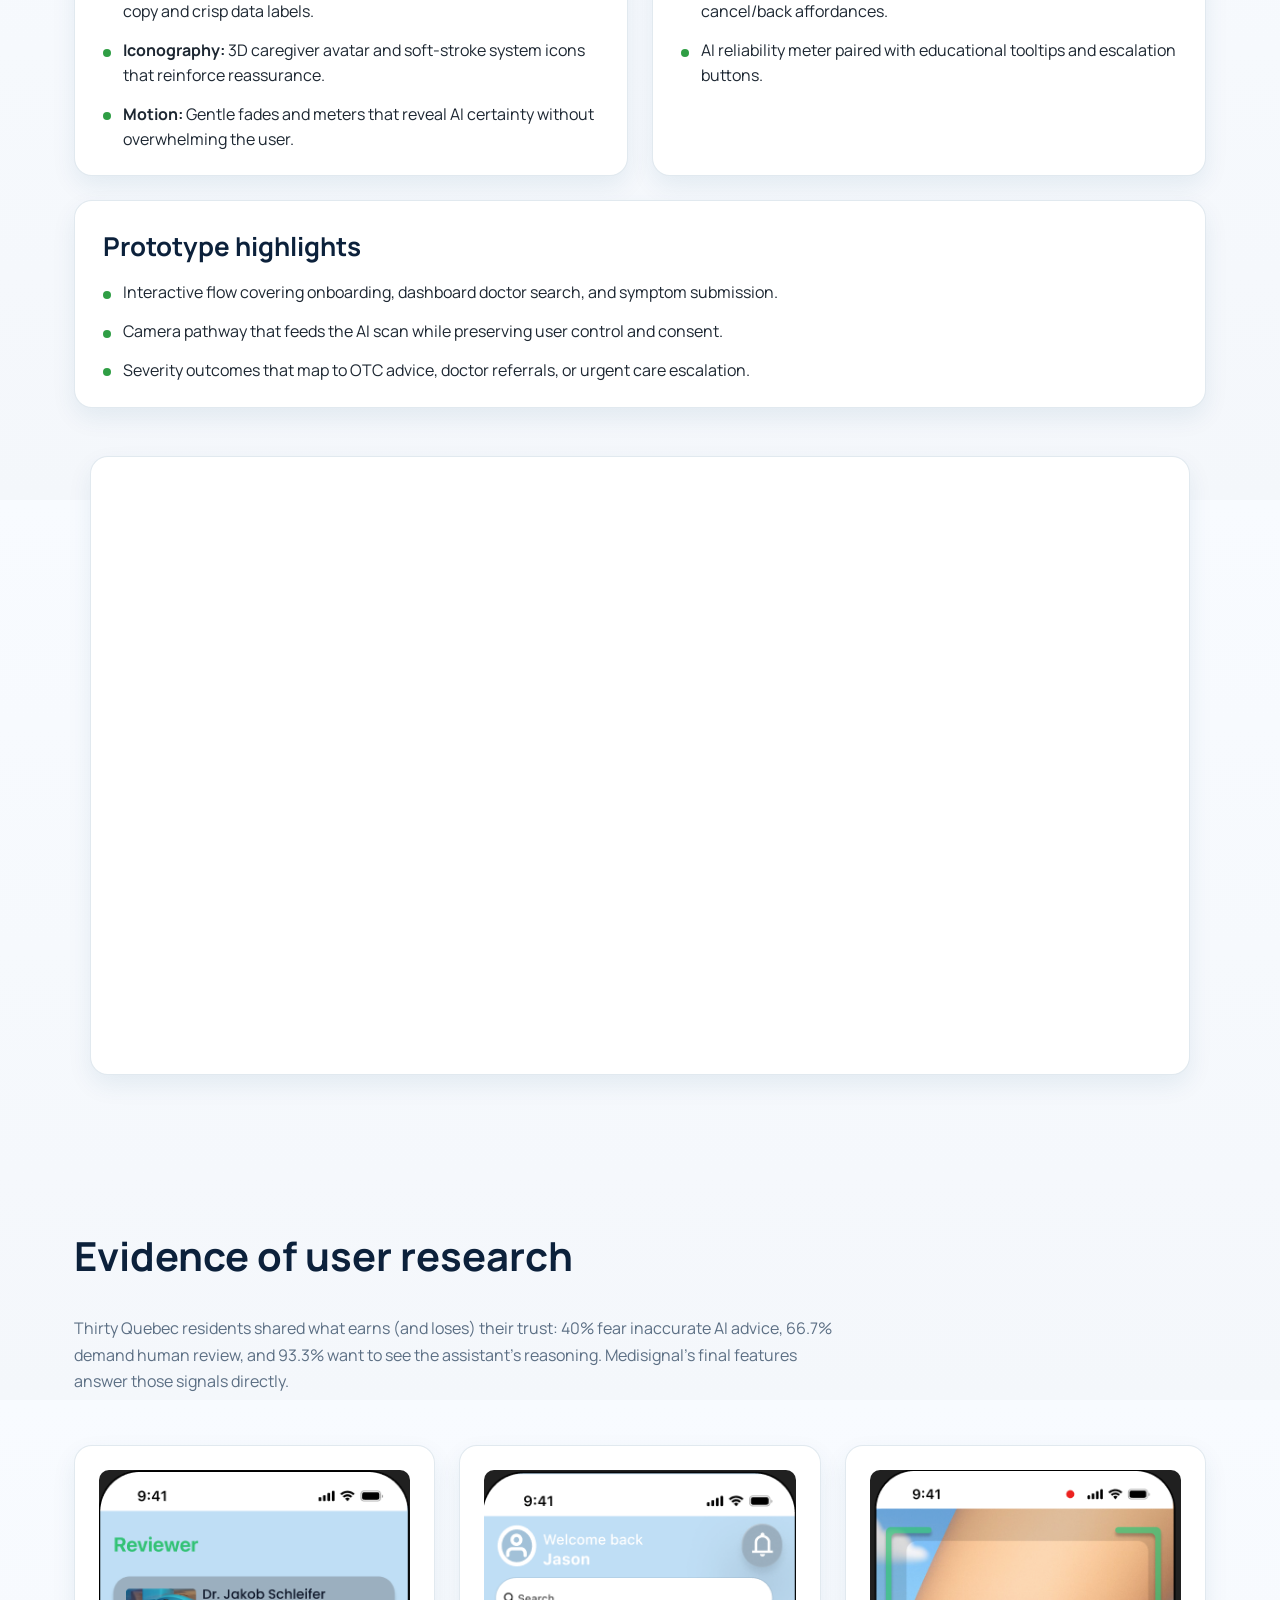
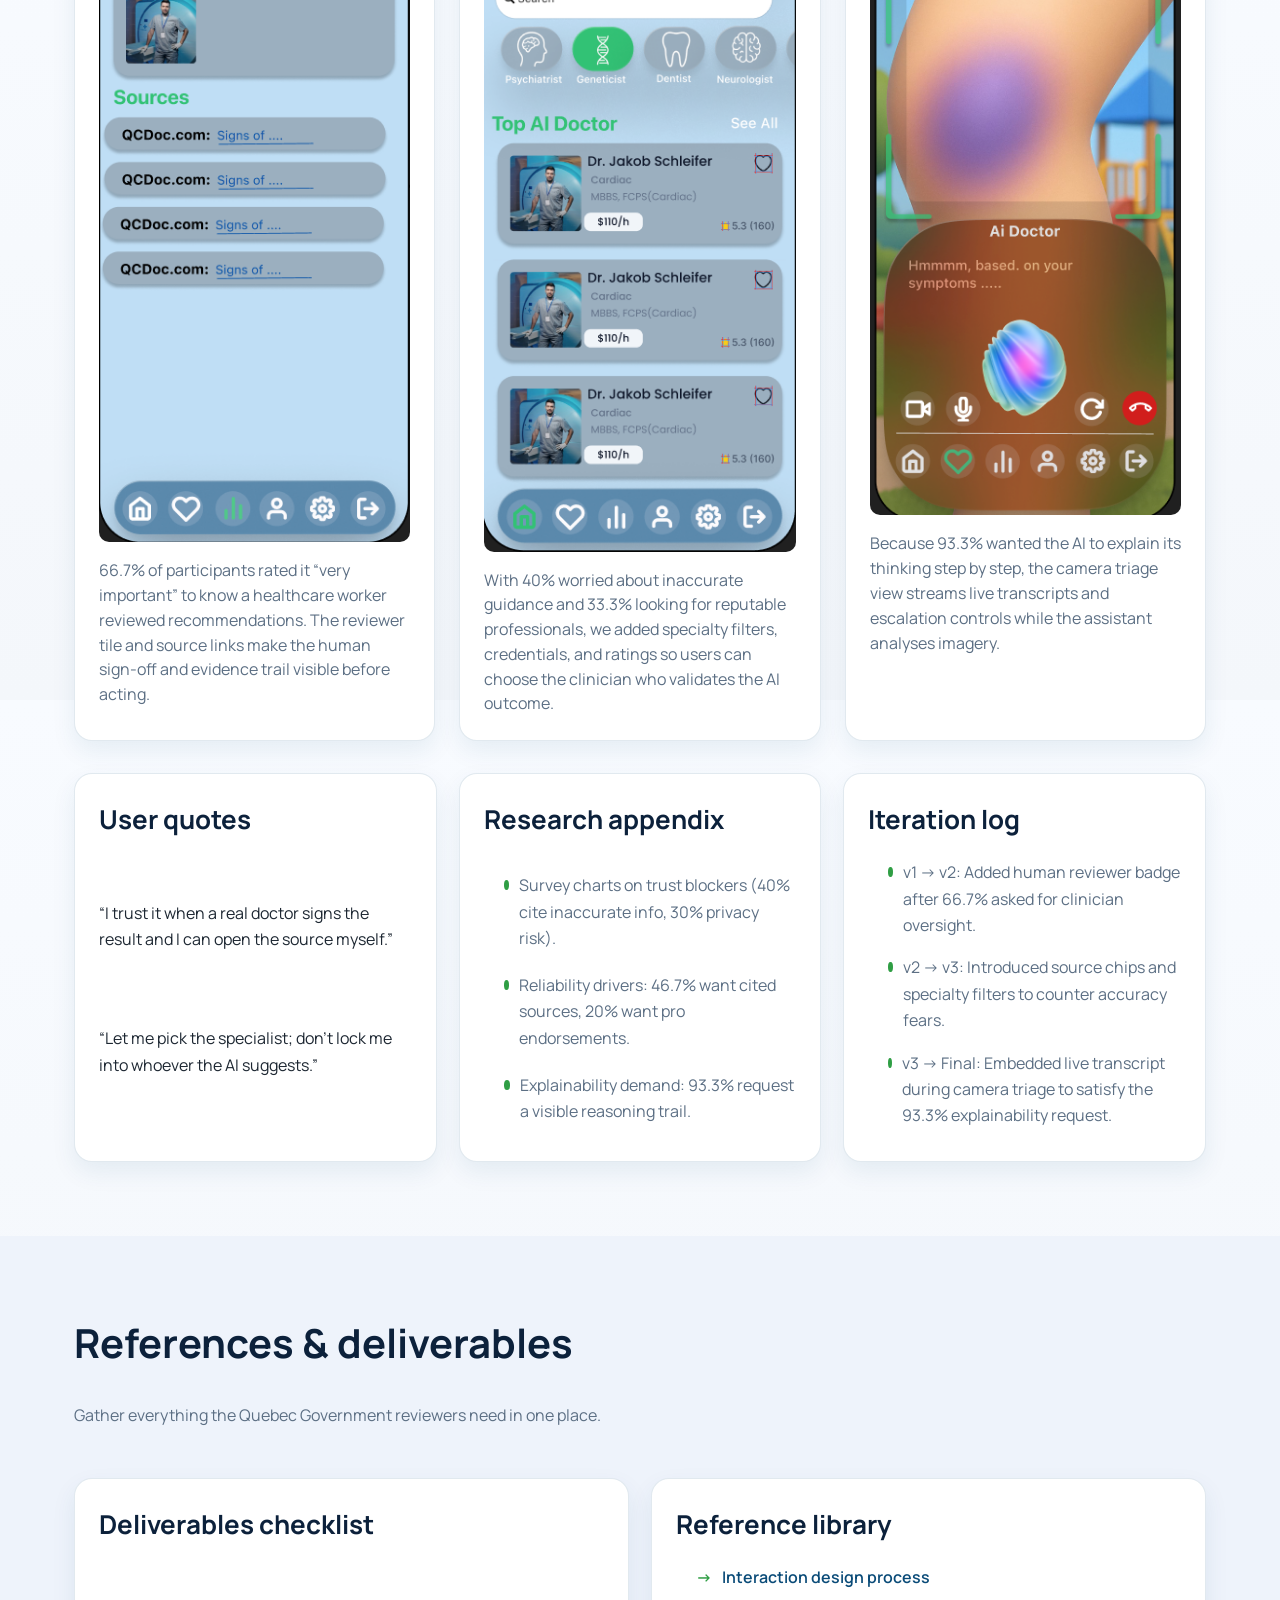
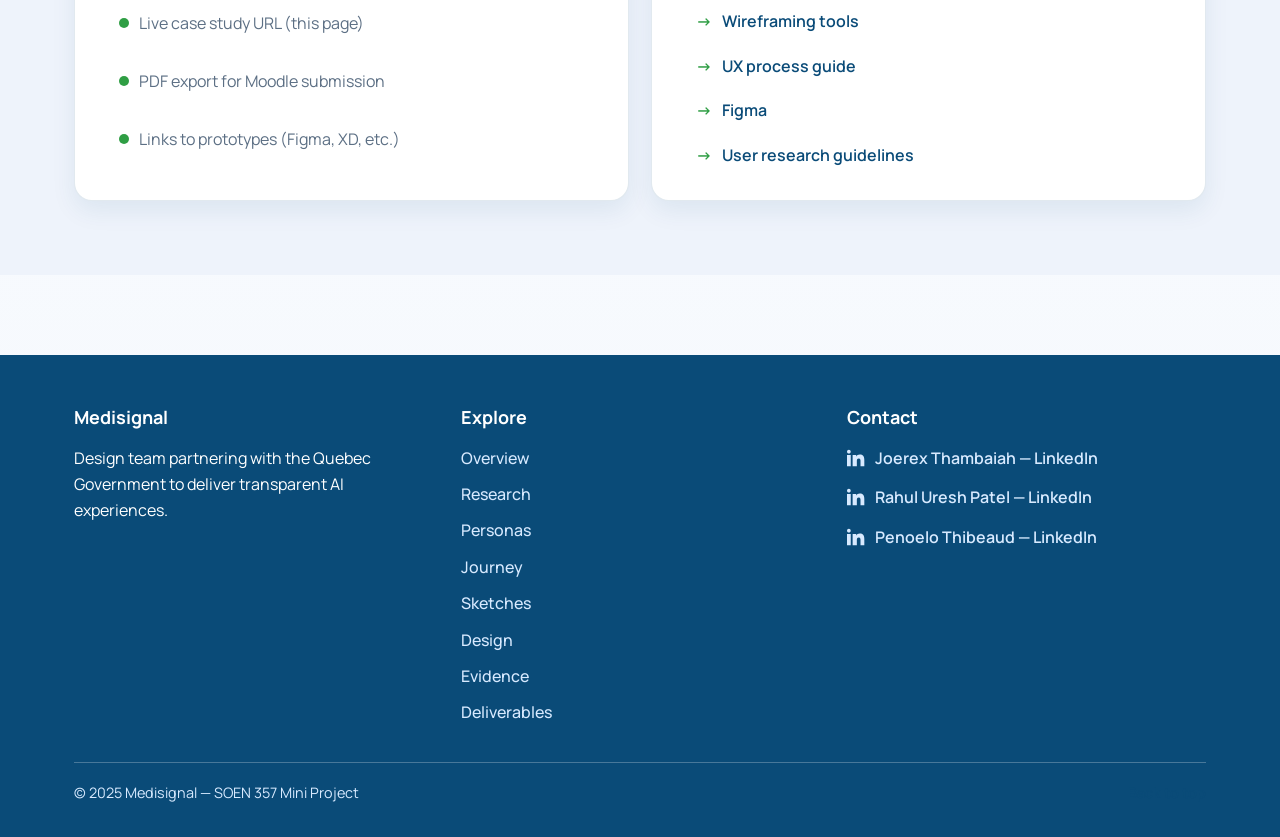
==== commit 050e8012: "removed extra ethics stuf" ====
--- a/index.html
+++ b/index.html
@@ -341,7 +341,6 @@
               <li>Live case study URL (this page)</li>
               <li>PDF export for Moodle submission</li>
               <li>Links to prototypes (Figma, XD, etc.)</li>
-              <li>Appendix with ethics forms (private)</li>
             </ul>
           </article>
           <article class="card">
@@ -369,7 +368,7 @@
         <div>
           <h4>Explore</h4>
           <ul>
-            <li><a href="#overview" aria-current="page">Overview</a></li>
+            <li><a href="#overview">Overview</a></li>
             <li><a href="#research">Research</a></li>
             <li><a href="#personas">Personas</a></li>
             <li><a href="#journeys">Journey</a></li>
@@ -417,21 +416,35 @@
   </footer>
   <script>
     const links = [...document.querySelectorAll('.site-nav a')];
-    const sections = links
-      .map(a => document.querySelector(a.getAttribute('href')))
-      .filter(Boolean);
+    const sections = links.map(a => document.querySelector(a.getAttribute('href'))).filter(Boolean);
 
     const io = new IntersectionObserver(entries => {
-      // pick the most visible section
       const visible = entries
         .filter(e => e.isIntersecting)
         .sort((a,b) => b.intersectionRatio - a.intersectionRatio)[0];
       if (!visible) return;
       const id = '#' + visible.target.id;
-      links.forEach(a => a.classList.toggle('is-active', a.getAttribute('href') === id));
-    }, { rootMargin: '-20% 0px -60% 0px', threshold: [0, 0.25, 0.5, 0.75, 1] });
+
+      links.forEach(a => {
+        const active = a.getAttribute('href') === id;
+        a.classList.toggle('is-active', active);
+        if (active) a.setAttribute('aria-current','page');
+        else a.removeAttribute('aria-current');
+      });
+    }, { rootMargin: '-20% 0px -60% 0px', threshold: [0, .25, .5, .75, 1] });
 
     sections.forEach(sec => io.observe(sec));
+
+    // set correct state on load (handles deep links/no scroll)
+    (function initActive(){
+      const hash = location.hash || '#overview';
+      links.forEach(a => {
+        const active = a.getAttribute('href') === hash;
+        a.classList.toggle('is-active', active);
+        if (active) a.setAttribute('aria-current','page');
+        else a.removeAttribute('aria-current');
+      });
+    })();
   </script>
   <script>
     const header = document.querySelector('.site-header');
